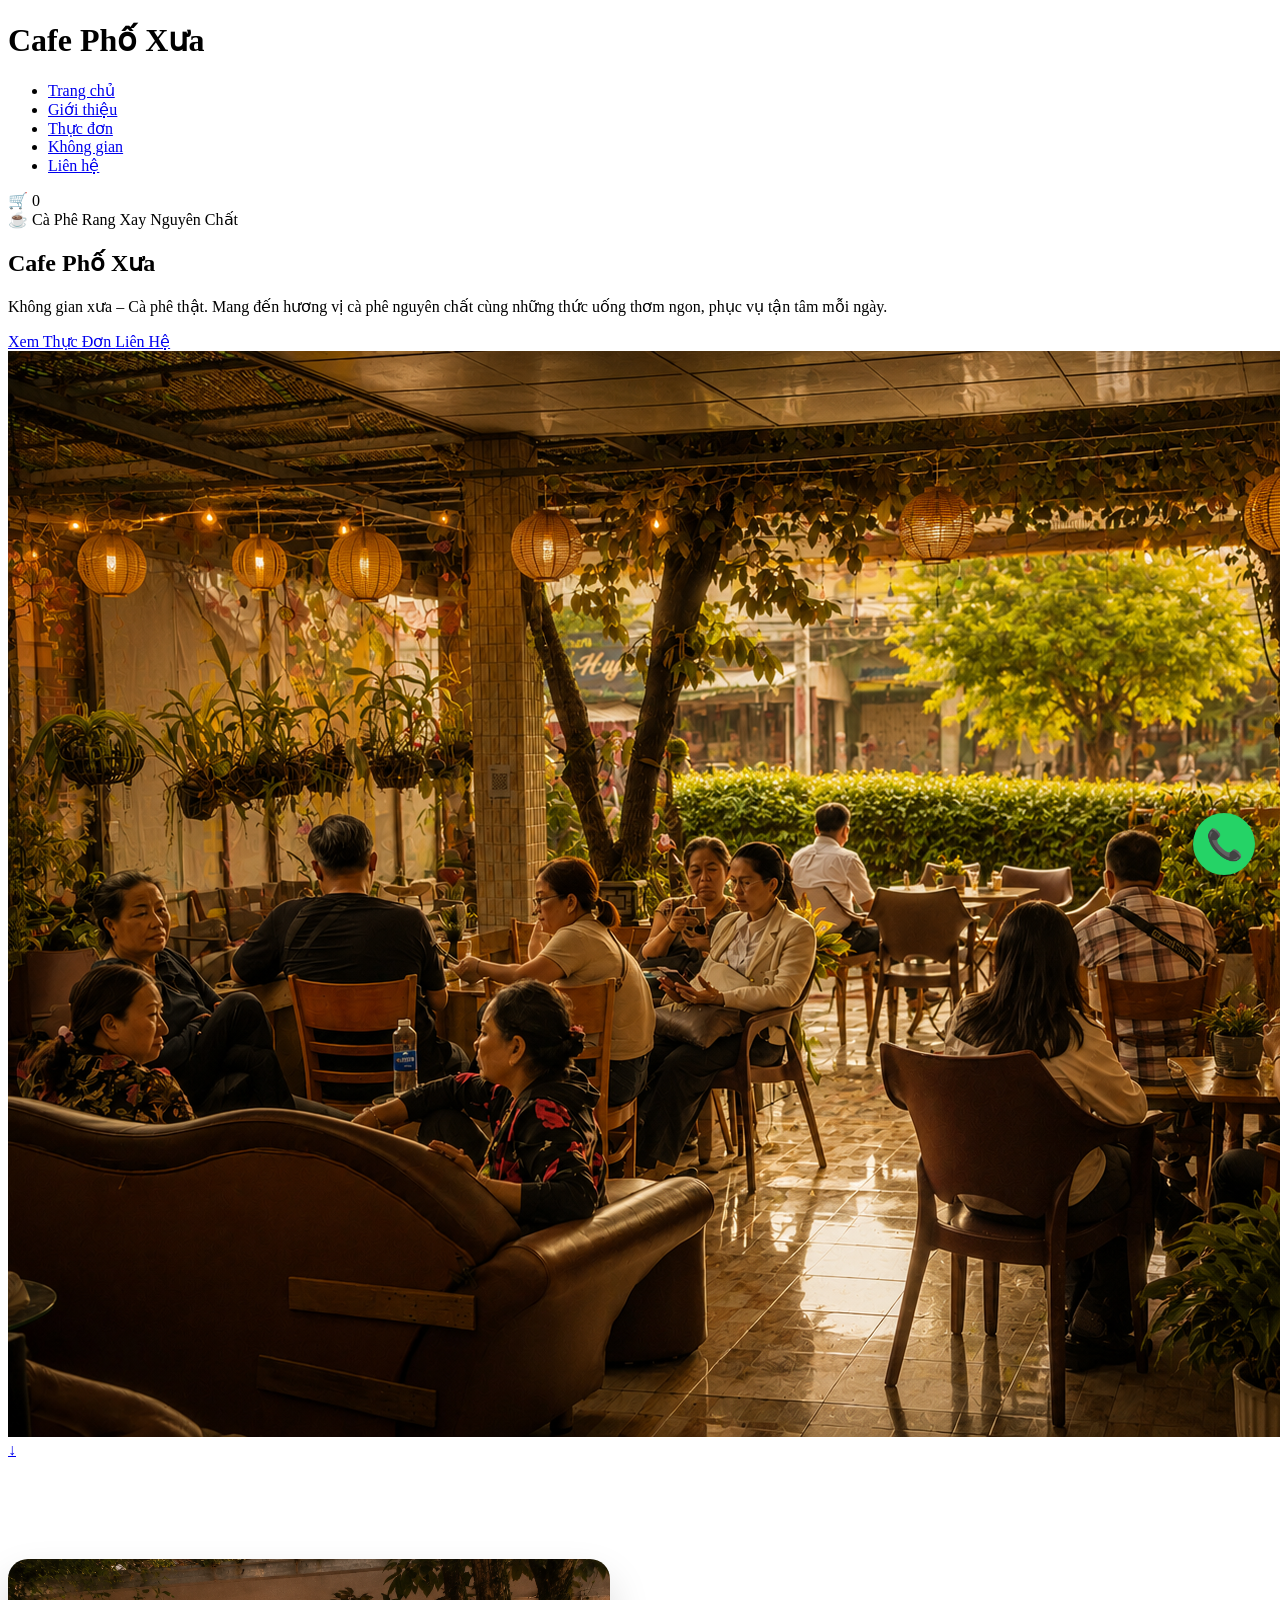
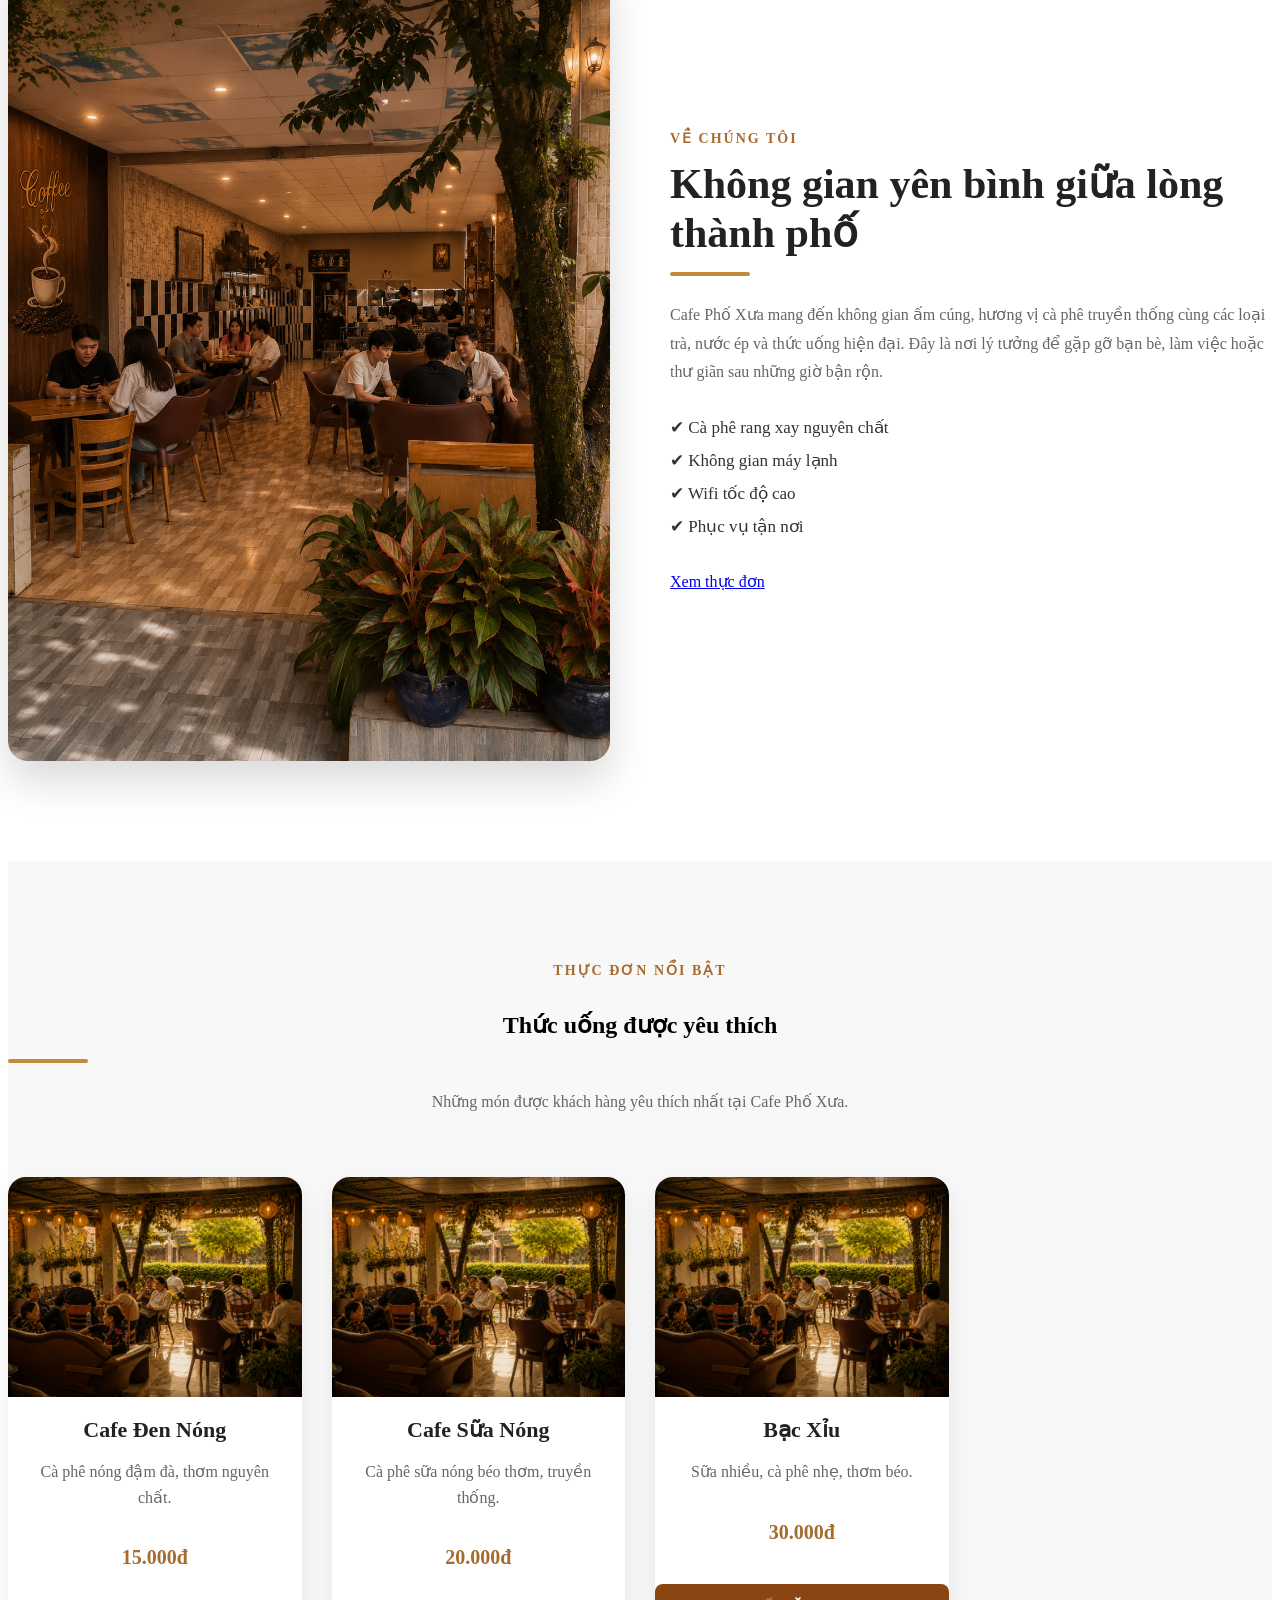
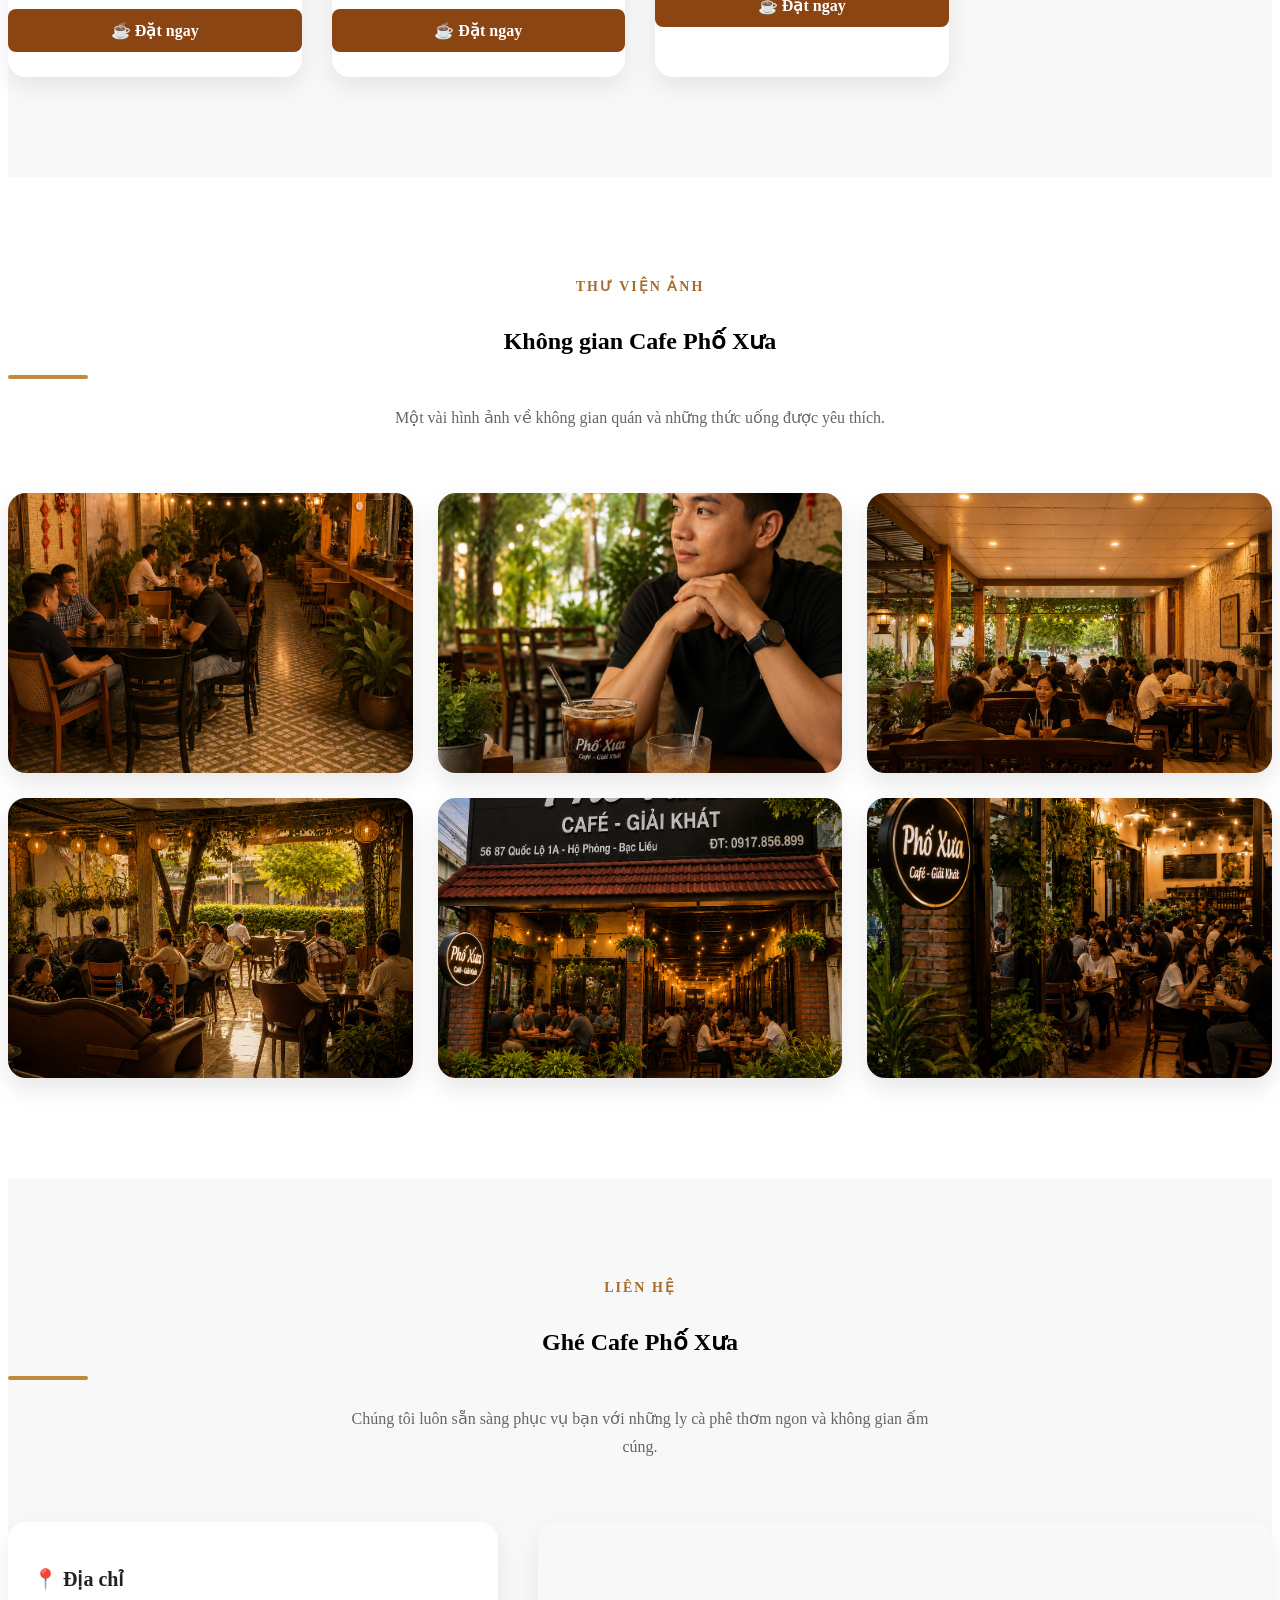
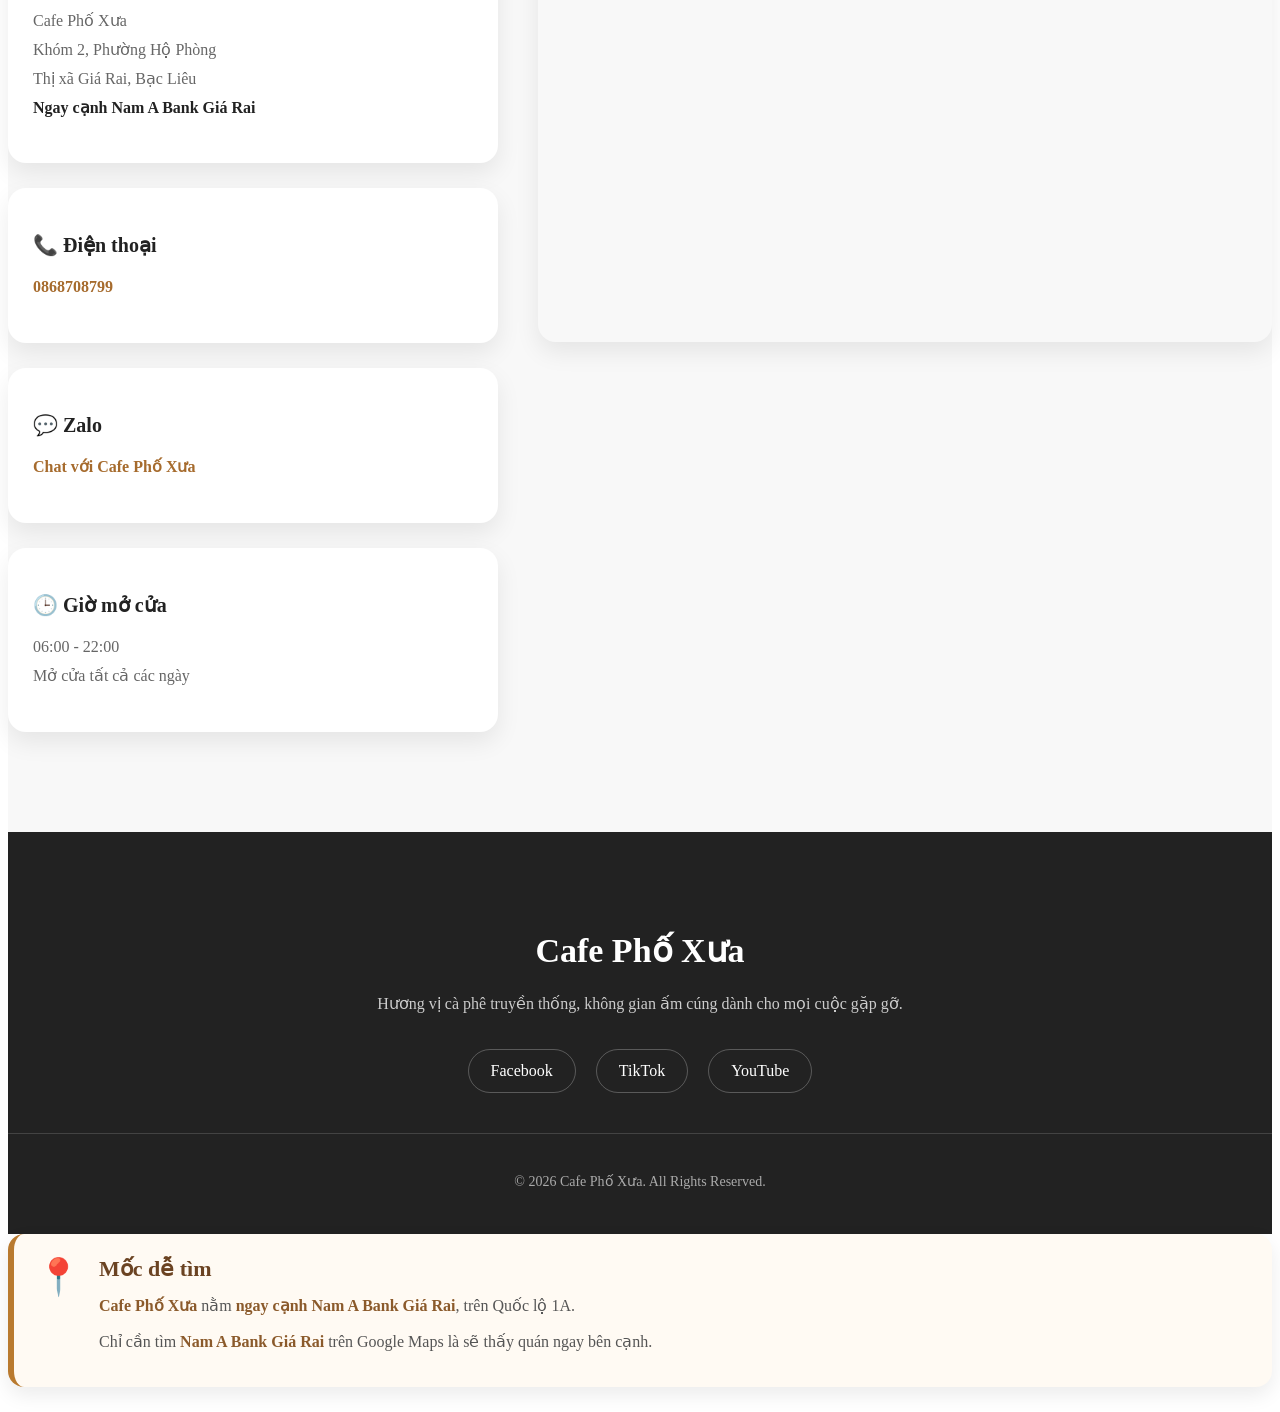
==== index.html @ 30532c18 "Update index.html" ====
<!DOCTYPE html>
<html lang="vi">

<head>

    <meta charset="UTF-8">

    <meta name="viewport"
          content="width=device-width, initial-scale=1.0">

    <title>Cafe Phố Xưa</title>

    <link rel="stylesheet"
          href="style.css">

</head>

<body>
<!-- ==========================================
     HEADER
========================================== -->

<header id="home">

    <div class="container">

        <!-- Logo -->

        <div class="logo">

            <h1>Cafe Phố Xưa</h1>

        </div>

        <!-- Navigation -->

        <nav>

            <ul>

                <li><a href="#home">Trang chủ</a></li>

                <li><a href="#about">Giới thiệu</a></li>

                <li><a href="#menu">Thực đơn</a></li>

                <li><a href="#gallery">Không gian</a></li>

                <li><a href="#contact">Liên hệ</a></li>

            </ul>

        </nav>

        <!-- Cart -->

       <div class="cart" id="cart-icon">

    🛒
    <span id="cart-count">0</span>

</div>
    </div>

</header>
   <!-- ==========================================
     HERO SECTION
========================================== -->

<section class="hero" id="hero">

    <div class="hero-overlay"></div>

    <div class="container hero-container">

        <!-- Hero Content -->

        <div class="hero-content">

            <div class="hero-badge">

                ☕ Cà Phê Rang Xay Nguyên Chất

            </div>

            <h2>

                Cafe Phố Xưa

            </h2>

            <p>

                Không gian xưa – Cà phê thật.
                Mang đến hương vị cà phê nguyên chất
                cùng những thức uống thơm ngon,
                phục vụ tận tâm mỗi ngày.

            </p>

            <div class="hero-buttons">

                <a href="#menu"
                   class="btn btn-primary">

                    Xem Thực Đơn

                </a>

                <a href="#contact"
                   class="btn btn-outline">

                    Liên Hệ

                </a>

            </div>

        </div>

        <!-- Hero Image -->

        <div class="hero-image">

            <img
               src="images/coffee-01.webp"
            
                alt="Cafe Phố Xưa">

        </div>

    </div>

    <!-- Scroll -->

    <div class="scroll-down">

        <a href="#about">

            ↓

        </a>

    </div>

</section>

<!-- ==========================================
     ABOUT
========================================== -->

<section class="about" id="about">

    <div class="container about-container">

      <div class="about-image">

    <img
        src="images/coffee-06.webp"
        alt="Cafe Phố Xưa">

</div>

        <div class="about-content">

            <span class="section-tag">
                Về chúng tôi
            </span>

            <h2>
                Không gian yên bình giữa lòng thành phố
            </h2>

            <div class="line"></div>

            <p>
                Cafe Phố Xưa mang đến không gian ấm cúng,
                hương vị cà phê truyền thống cùng các loại trà,
                nước ép và thức uống hiện đại.
                Đây là nơi lý tưởng để gặp gỡ bạn bè,
                làm việc hoặc thư giãn sau những giờ bận rộn.
            </p>

            <ul>
                <li>✔ Cà phê rang xay nguyên chất</li>
                <li>✔ Không gian máy lạnh</li>
                <li>✔ Wifi tốc độ cao</li>
                <li>✔ Phục vụ tận nơi</li>
            </ul>

            <a href="#menu" class="btn-primary">
                Xem thực đơn
            </a>

        </div>

    </div>

</section>

<!-- ==========================================
     FEATURES
========================================== -->

<section class="menu-preview" id="menu">

    <div class="container">

        <div class="section-header">

            <span class="section-tag">
                Thực đơn nổi bật
            </span>

            <h2>
                Thức uống được yêu thích
            </h2>

            <div class="line"></div>

            <p>
                Những món được khách hàng yêu thích nhất tại Cafe Phố Xưa.
            </p>

        </div>

        <div class="menu-grid">

           <div class="menu-card">
    <img src="images/coffee-01.webp" alt="Cafe Đen Nóng">

    <h3>Cafe Đen Nóng</h3>

    <p>Cà phê nóng đậm đà, thơm nguyên chất.</p>

    <span class="price">15.000đ</span>
      <a
    href="#"
    class="menu-order-btn"
    data-product="Cafe Đen Nóng"
    data-price="15000">

    ☕ Đặt ngay

</a>         
</div>

           <div class="menu-card">
    <img src="images/coffee-01.webp" alt="Cafe Sữa Nóng">

    <h3>Cafe Sữa Nóng</h3>

    <p>Cà phê sữa nóng béo thơm, truyền thống.</p>

    <span class="price">20.000đ</span>
     <a
    href="#"
    class="menu-order-btn"
    data-product="Cafe Sữa Nóng"
    data-price="20000">

    ☕ Đặt ngay

</a>          
</div>

            <div class="menu-card">
    <img src="images/coffee-01.webp" alt="Bạc Xỉu">

    <h3>Bạc Xỉu</h3>

    <p>Sữa nhiều, cà phê nhẹ, thơm béo.</p>

    <span class="price">30.000đ</span>
     <a
    href="#"
    class="menu-order-btn"
    data-product="Bạc Xỉu"
    data-price="30000">

    ☕ Đặt ngay

</a>           
</div>

    </div>

</section>

<!-- ==========================================
     GALLERY
========================================== -->

<section class="gallery" id="gallery">

    <div class="container">

        <div class="section-header">

            <span class="section-tag">
                Thư viện ảnh
            </span>

            <h2>
                Không gian Cafe Phố Xưa
            </h2>

            <div class="line"></div>

            <p>
                Một vài hình ảnh về không gian quán và những thức uống được yêu thích.
            </p>

        </div>

        <div class="gallery-grid">

            <div class="gallery-item">
                <img src="images/coffee-07.webp" alt="Không gian quán">
            </div>

            <div class="gallery-item">
                <img src="images/coffee-08.webp" alt="Cafe đen đá">
            </div>

            <div class="gallery-item">
                <img src="images/coffee-09.webp" alt="Cafe sữa đá">
            </div>

            <div class="gallery-item">
                <img src="images/coffee-01.webp" alt="Trà tắc">
            </div>

            <div class="gallery-item">
                <img src="images/coffee-03.webp" alt="Trà sữa">
            </div>

            <div class="gallery-item">
                <img src="images/coffee-04.webp" alt="Không gian ngoài trời">
            </div>

        </div>

    </div>

</section>
<!-- ==========================================
     CONTACT
========================================== -->

<section class="contact" id="contact">

    <div class="container">

        <div class="section-header">

            <span class="section-tag">
                Liên hệ
            </span>

            <h2>
                Ghé Cafe Phố Xưa
            </h2>

            <div class="line"></div>

            <p>
                Chúng tôi luôn sẵn sàng phục vụ bạn với những ly cà phê thơm ngon và không gian ấm cúng.
            </p>

        </div>

  <div class="contact-wrapper">

    <!-- Thông tin liên hệ -->
    <div class="contact-info">

        <div class="contact-item">
            <h3>📍 Địa chỉ</h3>

            <p>
                Cafe Phố Xưa<br>
                Khóm 2, Phường Hộ Phòng<br>
                Thị xã Giá Rai, Bạc Liêu<br>
                <strong>Ngay cạnh Nam A Bank Giá Rai</strong>
            </p>
        </div>

        <div class="contact-item">
            <h3>📞 Điện thoại</h3>

            <p>
                <a href="tel:0868708799">
                    0868708799
                </a>
            </p>
        </div>

        <div class="contact-item">
            <h3>💬 Zalo</h3>

            <p>
                <a href="https://zalo.me/0868708799" target="_blank">
                    Chat với Cafe Phố Xưa
                </a>
            </p>
        </div>

        <div class="contact-item">
            <h3>🕒 Giờ mở cửa</h3>

            <p>
                06:00 - 22:00<br>
                Mở cửa tất cả các ngày
            </p>
        </div>

    </div>

    <!-- Google Maps -->
    <div class="contact-map">

        <iframe
            src="https://www.google.com/maps/embed?pb=!1m18!1m12!1m3!1d3938.2147399314617!2d105.40630787569245!3d9.225081085887421!2m3!1f0!2f0!3f0!3m2!1i1024!2i768!4f13.1!3m3!1m2!1s0x31a4b2367dd7c79f%3A0x2dee524af6438806!2sNam%20A%20Bank%20Gi%C3%A1%20Rai!5e0!3m2!1svi!2s!4v1783863002044!5m2!1svi!2s"
            loading="lazy"
            allowfullscreen>
        </iframe>

    </div>

</div>
</section>


<!-- =====================================
                FOOTER
===================================== -->

<footer class="footer">

    <div class="container">

        <div class="footer-content">

            <h2>Cafe Phố Xưa</h2>

            <p>
                Hương vị cà phê truyền thống, không gian ấm cúng
                dành cho mọi cuộc gặp gỡ.
            </p>

            <div class="footer-social">

                <a href="#">Facebook</a>

                <a href="#">TikTok</a>

                <a href="#">YouTube</a>

            </div>

        </div>

        <div class="footer-bottom">

            <p>
                © 2026 Cafe Phố Xưa. All Rights Reserved.
            </p>

        </div>

    </div>

</footer>
    <!-- =========================
     CART POPUP
========================= -->

<div id="cart-popup" class="cart-popup">

    <div class="cart-box">

        <h2>🛒 Giỏ hàng</h2>

       <div id="cart-items">

    Chưa có sản phẩm.

</div>

<hr>

<h3 id="cart-total">

    Tổng tiền: 0đ

</h3>
<!-- ==================================================
     Cafe Phố Xưa
     Version : 3.0.4A
     Block   : 03
     Chức năng :
     Bổ sung nút Thanh toán trong Popup Giỏ hàng

     Ghi chú :
     - Chỉ bổ sung HTML.
     - Không sửa cấu trúc Popup.
     - JavaScript sẽ xử lý ở Block 04.
================================================== -->

<button
    id="btnOpenPaymentPopup"
    type="button">

    🛒 Thanh toán

</button>

<!-- ===== Kết thúc Block 3.0.4A-03 ===== -->
<button id="close-cart">

    Đóng

</button>

    </div>

</div>


 <!-- ==========================================
     FLOATING CALL BUTTON
========================================== -->

<a
href="tel:0868708799"
class="floating-call"
aria-label="Gọi Cafe Phố Xưa">

📞

</a>
<!-- ==================================================
     Cafe Phố Xưa
     Version : 3.0.4A
     Block   : 01
     Chức năng : HTML Popup Thanh toán
     Ghi chú :
     - Chỉ chứa cấu trúc HTML.
     - Chưa có CSS.
     - Chưa có JavaScript.
     - Dán nguyên Block này ở cuối file HTML.
================================================== -->

<!-- ===== Overlay Popup Thanh Toán ===== -->
<div id="paymentOverlay">

    <!-- ===== Popup ===== -->
    <div id="paymentPopup">

        <!-- ===== Header ===== -->
        <div class="payment-header">

            <h2>Thanh toán đơn hàng</h2>

            <button
                id="closePaymentPopup"
                type="button"
                aria-label="Đóng">
                ✕
            </button>

        </div>

        <!-- ===== Body ===== -->
        <div class="payment-body">

            <!-- Họ tên -->
            <div class="payment-group">

                <label for="customerName">
                    Họ và tên
                </label>

                <input
                    id="customerName"
                    type="text"
                    placeholder="Nhập họ và tên">

            </div>

            <!-- Số điện thoại -->
            <div class="payment-group">

                <label for="customerPhone">
                    Số điện thoại
                </label>

                <input
                    id="customerPhone"
                    type="tel"
                    placeholder="Nhập số điện thoại">

            </div>

            <!-- Địa chỉ -->
            <div class="payment-group">

                <label for="customerAddress">
                    Địa chỉ giao hàng
                </label>

                <textarea
                    id="customerAddress"
                    rows="3"
                    placeholder="Nhập địa chỉ giao hàng"></textarea>

            </div>

            <!-- Ghi chú -->
            <div class="payment-group">

                <label for="customerNote">
                    Ghi chú
                </label>

                <textarea
                    id="customerNote"
                    rows="3"
                    placeholder="Ví dụ: ít đá, ít đường..."></textarea>

            </div>

            <!-- Tóm tắt đơn hàng -->
            <div class="payment-summary">

                <h3>Đơn hàng</h3>

                <div id="paymentOrderList">

                    <!-- JavaScript sẽ tự tạo danh sách món -->

                </div>

            </div>

            <!-- Tổng tiền -->
            <div class="payment-total">

                <span>Tổng thanh toán</span>

                <strong id="paymentTotalPrice">
                    0đ
                </strong>

            </div>

        </div>

        <!-- ===== Footer ===== -->
        <div class="payment-footer">

            <button
                id="btnSendZaloOrder"
                type="button">

                Gửi đơn qua Zalo

            </button>

            <button
                id="btnContinueShopping"
                type="button">

                Tiếp tục mua hàng

            </button>

        </div>

    </div>

</div>

<!-- ===== Kết thúc Block 3.0.4A-01 ===== -->
<!-- ==================================================
     Cafe Phố Xưa
     Version : 3.0.5
     Block   : 01
     Chức năng :
     Popup Thông báo Đặt hàng thành công

     Ghi chú :
     - Chỉ HTML.
     - Chưa có CSS.
     - Chưa có JavaScript.
================================================== -->

<!-- ===== Success Order Popup ===== -->

<div id="successOverlay">

    <div id="successPopup">

        <div class="success-icon">

            🎉

        </div>

        <h2>

            Đơn hàng đã được tạo

        </h2>

        <p>

            Vui lòng nhấn <strong>Gửi</strong> trong Zalo
            để hoàn tất việc đặt hàng.

        </p>

        <p>

            Cảm ơn Quý khách đã lựa chọn
            <strong>Cafe Phố Xưa</strong>.

        </p>

        <button
            id="btnSuccessDone"
            type="button">

            Hoàn tất

        </button>

    </div>

</div>

<!-- ===== Kết thúc Block 3.0.5-01 ===== -->
<!-- ==================================================
     Cafe Phố Xưa
     Version : 3.0.6
     Block   : 01A
     Module  : Location Guide Card

     Chức năng:
     Hiển thị hướng dẫn tìm quán
     phía trên Google Maps.

     Ghi chú:
     Không ảnh hưởng các Block cũ.
================================================== -->

<div class="location-guide-card">

    <div class="location-guide-icon">

        📍

    </div>

    <div class="location-guide-content">

        <h3>

            Mốc dễ tìm

        </h3>

        <p>

            <strong>Cafe Phố Xưa</strong>
            nằm <strong>ngay cạnh Nam A Bank Giá Rai</strong>,
            trên Quốc lộ 1A.

        </p>

        <p>

            Chỉ cần tìm
            <strong>Nam A Bank Giá Rai</strong>
            trên Google Maps là sẽ thấy quán ngay bên cạnh.

        </p>

    </div>

</div>

<!-- ===== Kết thúc Block 3.0.6-01A ===== -->
 
 <script src="CafePhoXua.Core.js"></script>

<script src="CafePhoXua.Render.js"></script>

<script src="CafePhoXua.Cart.js"></script>

<script src="CafePhoXua.OrderBuilder.js"></script>
<script src="CafePhoXua.Zalo.js"></script>
<script src="script.js"></script>
</body>
</html>
---- style.css ----
/* =====================================
            ABOUT SECTION
===================================== */

.about{
    padding:100px 0;
    background:#ffffff;
}

.about-container{
    display:grid;
    grid-template-columns:1fr 1fr;
    gap:60px;
    align-items:center;
}

.about-image img{
    width:100%;
    display:block;
    border-radius:20px;
    box-shadow:0 20px 40px rgba(0,0,0,.15);
}

.section-tag{
    display:inline-block;
    color:#a66b2d;
    font-size:14px;
    font-weight:600;
    text-transform:uppercase;
    letter-spacing:2px;
    margin-bottom:12px;
}

.about-content h2{
    font-size:42px;
    color:#222;
    margin:0 0 15px;
}

.line{
    width:80px;
    height:4px;
    background:#c08b3d;
    border-radius:50px;
    margin-bottom:25px;
}

.about-content p{
    color:#666;
    line-height:1.8;
    margin-bottom:30px;
}

.about-content ul{
    list-style:none;
    padding:0;
    margin:0 0 35px;
}

.about-content ul li{
    margin:12px 0;
    font-size:17px;
    color:#333;
}

@media (max-width:992px){

    .about-container{
        grid-template-columns:1fr;
    }

    .about-content{
        text-align:center;
    }

    .line{
        margin:20px auto;
    }

}
/* =====================================
            MENU PREVIEW
===================================== */

.menu-preview{
    padding:100px 0;
    background:#f8f8f8;
}

.section-header{
    text-align:center;
    margin-bottom:60px;
}

.section-header p{
    color:#666;
    max-width:600px;
    margin:20px auto 0;
    line-height:1.8;
}

.menu-grid{
    display:grid;
    grid-template-columns:repeat(4,1fr);
    gap:30px;
}

.menu-card{
    background:#fff;
    border-radius:18px;
    overflow:hidden;
    box-shadow:0 10px 25px rgba(0,0,0,.08);
    transition:.3s;
    text-align:center;
}

.menu-card:hover{
    transform:translateY(-8px);
    box-shadow:0 20px 40px rgba(0,0,0,.15);
}

.menu-card img{
    width:100%;
    height:220px;
    object-fit:cover;
    display:block;
}

.menu-card h3{
    margin:20px 0 10px;
    font-size:22px;
    color:#222;
}

.menu-card p{
    color:#666;
    padding:0 20px;
    line-height:1.6;
}

.price{
    display:inline-block;
    margin:20px 0 25px;
    color:#a66b2d;
    font-size:20px;
    font-weight:bold;
}

@media (max-width:992px){

    .menu-grid{
        grid-template-columns:repeat(2,1fr);
    }

}

@media (max-width:768px){

    .menu-grid{
        grid-template-columns:1fr;
    }

}
/* ===================================
            GALLERY
=================================== */

.gallery{
    padding:100px 0;
    background:#ffffff;
}

.gallery-grid{
    display:grid;
    grid-template-columns:repeat(3,1fr);
    gap:25px;
}

.gallery-item{
    overflow:hidden;
    border-radius:18px;
    box-shadow:0 10px 25px rgba(0,0,0,.10);
    cursor:pointer;
    transition:.35s;
}

.gallery-item:hover{
    transform:translateY(-8px);
    box-shadow:0 20px 45px rgba(0,0,0,.18);
}

.gallery-item img{
    width:100%;
    height:280px;
    object-fit:cover;
    display:block;
    transition:.45s;
}

.gallery-item:hover img{
    transform:scale(1.08);
}

@media (max-width:992px){

    .gallery-grid{
        grid-template-columns:repeat(2,1fr);
    }

}

@media (max-width:768px){

    .gallery-grid{
        grid-template-columns:1fr;
    }

    .gallery-item img{
        height:240px;
    }

}
/* =====================================
               CONTACT
===================================== */

.contact{
    padding:100px 0;
    background:#f8f8f8;
}

.contact-wrapper{
    display:grid;
    grid-template-columns:1fr 1.5fr;
    gap:40px;
    align-items:start;
}

.contact-info{
    display:flex;
    flex-direction:column;
    gap:25px;
}

.contact-item{
    background:#fff;
    padding:25px;
    border-radius:18px;
    box-shadow:0 10px 25px rgba(0,0,0,.08);
    transition:.3s;
}

.contact-item:hover{
    transform:translateY(-6px);
     border-left:5px solid #c08b3d;       
    box-shadow:0 18px 40px rgba(0,0,0,.15);
}

.contact-item h3{
    margin-bottom:12px;
    color:#222;
    font-size:20px;
}

.contact-item p{
    color:#666;
    line-height:1.8;
}

.contact-map iframe{
    width:100%;
    height:100%;
    min-height:420px;
    border:none;
    border-radius:18px;
    box-shadow:0 10px 25px rgba(0,0,0,.08);
}

@media (max-width:992px){

    .contact-wrapper{
        grid-template-columns:1fr;
    }

    .contact-map iframe{
        min-height:350px;
    }

}

@media (max-width:768px){

    .contact{
        padding:70px 0;
    }

    .contact-item{
        padding:20px;
    }

    .contact-map iframe{
        min-height:300px;
    }

}
/* =====================================
               FOOTER
===================================== */

.footer{
    background:#222;
    color:#fff;
    padding:70px 0 30px;
}

.footer-content{
    text-align:center;
    max-width:700px;
    margin:0 auto;
}

.footer-content h2{
    font-size:34px;
    margin-bottom:20px;
}

.footer-content p{
    color:#ccc;
    line-height:1.8;
    margin-bottom:30px;
}

.footer-social{
    display:flex;
    justify-content:center;
    gap:20px;
    flex-wrap:wrap;
    margin-bottom:40px;
}

.footer-social a{
    color:#fff;
    text-decoration:none;
    padding:12px 22px;
    border:1px solid rgba(255,255,255,.25);
    border-radius:50px;
    transition:.3s;
}

.footer-social a:hover{
    background:#a66b2d;
    border-color:#a66b2d;
}

.footer-bottom{
    border-top:1px solid rgba(255,255,255,.15);
    padding-top:25px;
    text-align:center;
}

.footer-bottom p{
    color:#aaa;
    font-size:14px;
}

@media (max-width:768px){

    .footer{
        padding:60px 0 25px;
    }

    .footer-content h2{
        font-size:28px;
    }

    .footer-social{
        gap:12px;
    }

    .footer-social a{
        padding:10px 18px;
        font-size:14px;
    }

}
/* =====================================
        FLOATING CALL BUTTON
===================================== */

.floating-call{

    position:fixed;

    right:25px;

    bottom:25px;

    width:62px;

    height:62px;

    background:#25d366;

    color:#fff;

    border-radius:50%;

    display:flex;

    justify-content:center;

    align-items:center;

    text-decoration:none;

    font-size:30px;

    box-shadow:0 10px 25px rgba(0,0,0,.25);

    transition:.3s;

    z-index:9999;

}

.floating-call:hover{

    transform:translateY(-5px) scale(1.08);

    box-shadow:0 18px 35px rgba(0,0,0,.35);

}

@media(max-width:768px){

    .floating-call{

        width:56px;

        height:56px;

        font-size:28px;

        right:18px;

        bottom:18px;

    }

}
.contact-item a{

    color:#a66b2d;

    text-decoration:none;

    font-weight:700;

    transition:.3s;

}

.contact-item a:hover{

    color:#d89a3c;

}

.contact-item strong{

    color:#222;

}
/* ===============================
      MENU ORDER BUTTON
================================ */

.menu-order-btn{

    display:inline-block;

    margin-bottom:25px;

    padding:12px 28px;

    background:#a66b2d;

    color:#fff;

    border-radius:40px;

    text-decoration:none;

    font-weight:700;

    transition:.3s;

}

.menu-order-btn:hover{

    background:#8b5a24;

    transform:translateY(-3px);

    box-shadow:0 12px 25px rgba(0,0,0,.18);

}
/* ==========================
   CART POPUP
========================== */

.cart-popup{
    display:none;
    position:fixed;
    top:0;
    left:0;
    width:100%;
    height:100%;
    background:rgba(0,0,0,.55);
    justify-content:center;
    align-items:center;
    z-index:9999;
}

.cart-box{
    width:420px;
    max-width:90%;
    background:#fff;
    border-radius:16px;
    padding:25px;
    box-shadow:0 10px 30px rgba(0,0,0,.25);
}

.cart-box h2{
    margin-bottom:20px;
            
}

#cart-items{
    min-height:120px;
    max-height:300px;
    overflow-y:auto;
}

#close-cart{
    background:#8b5a2b;
    color:#fff;
    border:none;
    padding:12px 22px;
    border-radius:10px;
    cursor:pointer;
}

#close-cart:hover{
    background:#6e431d;
}

.cart{
    cursor:pointer;
}
/* ==================================================
   Cafe Phố Xưa
   Version : 3.0.4A
   Block   : 02
   Chức năng : CSS Popup Thanh toán
   Ghi chú :
   - Chỉ chứa CSS.
   - Dán nguyên Block này ở cuối file CSS.
   - Không chỉnh sửa các Block CSS cũ.
================================================== */


/* ===========================================
   Overlay
=========================================== */

#paymentOverlay{

    position:fixed;

    top:0;
    left:0;

    width:100%;
    height:100%;

    display:none;

    justify-content:center;
    align-items:center;

    background:rgba(0,0,0,.55);

    z-index:99999;

    padding:20px;

    box-sizing:border-box;

}


/* ===========================================
   Popup
=========================================== */

#paymentPopup{

    width:520px;

    max-width:100%;

    max-height:90vh;

    overflow-y:auto;

    background:#ffffff;

    border-radius:20px;

    box-shadow:
        0 20px 60px rgba(0,0,0,.25);

    animation:paymentPopupFade .25s ease;

}


/* ===========================================
   Animation
=========================================== */

@keyframes paymentPopupFade{

    from{

        opacity:0;

        transform:translateY(20px) scale(.98);

    }

    to{

        opacity:1;

        transform:translateY(0) scale(1);

    }

}


/* ===========================================
   Header
=========================================== */

.payment-header{

    display:flex;

    justify-content:space-between;

    align-items:center;

    padding:20px 24px;

    border-bottom:1px solid #ececec;

}


.payment-header h2{

    margin:0;

    font-size:24px;

    color:#4b2e2b;

    font-weight:700;

}


/* ===========================================
   Close Button
=========================================== */

#closePaymentPopup{

    width:40px;

    height:40px;

    border:none;

    border-radius:50%;

    cursor:pointer;

    font-size:20px;

    background:#f3f3f3;

    transition:.25s;

}


#closePaymentPopup:hover{

    background:#e3e3e3;

}


/* ===========================================
   Body
=========================================== */

.payment-body{

    padding:24px;

}


/* ===========================================
   Group
=========================================== */

.payment-group{

    margin-bottom:18px;

}


.payment-group label{

    display:block;

    margin-bottom:8px;

    font-weight:600;

    color:#444;

}


/* ===========================================
   Input
=========================================== */

.payment-group input{

    width:100%;

    height:48px;

    padding:0 14px;

    border:1px solid #d9d9d9;

    border-radius:10px;

    font-size:15px;

    outline:none;

    box-sizing:border-box;

    transition:.25s;

}


.payment-group input:focus{

    border-color:#8b5e3c;

    box-shadow:0 0 0 3px rgba(139,94,60,.12);

}


/* ===========================================
   Textarea
=========================================== */

.payment-group textarea{

    width:100%;

    min-height:90px;

    padding:12px 14px;

    border:1px solid #d9d9d9;

    border-radius:10px;

    resize:vertical;

    font-size:15px;

    outline:none;

    box-sizing:border-box;

    transition:.25s;

}


.payment-group textarea:focus{

    border-color:#8b5e3c;

    box-shadow:0 0 0 3px rgba(139,94,60,.12);

}


/* ===========================================
   Order Summary
=========================================== */

.payment-summary{

    background:#f8f8f8;

    border-radius:12px;

    padding:16px;

    margin-top:24px;

    margin-bottom:18px;

}


.payment-summary h3{

    margin:0 0 12px 0;

    color:#4b2e2b;

    font-size:18px;

}


#paymentOrderList{

    line-height:1.8;

    color:#555;

    font-size:15px;

}


/* ===========================================
   Total
=========================================== */

.payment-total{

    display:flex;

    justify-content:space-between;

    align-items:center;

    padding:18px 0;

    border-top:1px dashed #d8d8d8;

    font-size:18px;

    font-weight:700;

}


#paymentTotalPrice{

    color:#d32f2f;

    font-size:24px;

}


/* ===========================================
   Footer
=========================================== */

.payment-footer{

    padding:24px;

    border-top:1px solid #ececec;

}


/* ===========================================
   Button
=========================================== */

#btnSendZaloOrder{

    width:100%;

    height:52px;

    border:none;

    border-radius:12px;

    background:#16a34a;

    color:#ffffff;

    font-size:17px;

    font-weight:700;

    cursor:pointer;

    transition:.25s;

}


#btnSendZaloOrder:hover{

    background:#15803d;

}


#btnContinueShopping{

    width:100%;

    height:52px;

    margin-top:12px;

    border:1px solid #d6d6d6;

    border-radius:12px;

    background:#ffffff;

    color:#444;

    font-size:16px;

    cursor:pointer;

    transition:.25s;

}


#btnContinueShopping:hover{

    background:#f7f7f7;

}


/* ===========================================
   Responsive
=========================================== */

@media(max-width:768px){

    #paymentOverlay{

        padding:14px;

    }

    #paymentPopup{

        width:100%;

        border-radius:16px;

    }

    .payment-header{

        padding:18px;

    }

    .payment-header h2{

        font-size:20px;

    }

    .payment-body{

        padding:18px;

    }

    .payment-footer{

        padding:18px;

    }

    #btnSendZaloOrder,

    #btnContinueShopping{

        height:50px;

        font-size:16px;

    }

}


/* ===== Kết thúc Block 3.0.4A-02 ===== */
/* ==================================================
   Cafe Phố Xưa
   Version : 3.0.5
   Block   : 02
   Chức năng :
   CSS Popup Thông báo Thành công

   Ghi chú :
   - Chỉ CSS.
   - Không sửa CSS cũ.
================================================== */

/* ===== Overlay ===== */

#successOverlay{

    position:fixed;

    inset:0;

    display:none;

    justify-content:center;

    align-items:center;

    background:rgba(0,0,0,.55);

    z-index:99999;

    padding:20px;

}

/* ===== Popup ===== */

#successPopup{

    width:100%;

    max-width:430px;

    background:#ffffff;

    border-radius:18px;

    padding:35px 28px;

    text-align:center;

    box-shadow:0 20px 45px rgba(0,0,0,.25);

    animation:successPopupShow .25s ease;

}

/* ===== Icon ===== */

.success-icon{

    font-size:60px;

    margin-bottom:15px;

}

/* ===== Tiêu đề ===== */

#successPopup h2{

    color:#2e7d32;

    margin-bottom:15px;

    font-size:28px;

}

/* ===== Nội dung ===== */

#successPopup p{

    color:#555;

    line-height:1.7;

    margin-bottom:15px;

}

/* ===== Nút Hoàn tất ===== */

#btnSuccessDone{

    width:100%;

    margin-top:15px;

    border:none;

    border-radius:12px;

    background:#2e7d32;

    color:#fff;

    padding:15px;

    font-size:16px;

    font-weight:bold;

    cursor:pointer;

    transition:.25s;

}

#btnSuccessDone:hover{

    background:#256628;

    transform:translateY(-2px);

}

/* ===== Animation ===== */

@keyframes successPopupShow{

    from{

        opacity:0;

        transform:scale(.92);

    }

    to{

        opacity:1;

        transform:scale(1);

    }

}

/* ===== Mobile ===== */

@media(max-width:600px){

    #successPopup{

        padding:28px 20px;

    }

    .success-icon{

        font-size:52px;

    }

    #successPopup h2{

        font-size:24px;

    }

}

/* ===== Kết thúc Block 3.0.5-02 ===== */
/* ==================================================
   Cafe Phố Xưa
   Version : 3.0.6
   Block   : 01A

   CSS Location Guide Card
================================================== */

.location-guide-card{

    display:flex;

    align-items:flex-start;

    gap:18px;

    background:#fffaf3;

    border-left:6px solid #b97a2f;

    padding:22px;

    margin-bottom:25px;

    border-radius:16px;

    box-shadow:0 8px 20px rgba(0,0,0,.08);

}

.location-guide-icon{

    font-size:36px;

    flex-shrink:0;

}

.location-guide-content h3{

    margin:0 0 10px;

    color:#6b4322;

    font-size:22px;

}

.location-guide-content p{

    margin:8px 0;

    line-height:1.8;

    color:#555;

}

.location-guide-content strong{

    color:#8b5a2b;

}

@media(max-width:768px){

    .location-guide-card{

        flex-direction:column;

        gap:12px;

        padding:18px;

    }

    .location-guide-icon{

        font-size:30px;

    }

}
/* ===== Module 1: Nút Đặt ngay ===== */

.menu-order-btn{
    display:block;
    margin-top:15px;
    padding:12px;
    text-align:center;
    background:#8B4513;
    color:#fff;
    text-decoration:none;
    border-radius:8px;
    font-weight:600;
    transition:.3s;
    cursor:pointer;
}

.menu-order-btn:hover{
    background:#A0522D;
    transform:translateY(-2px);
}

.menu-order-btn:active{
    transform:scale(.98);
}
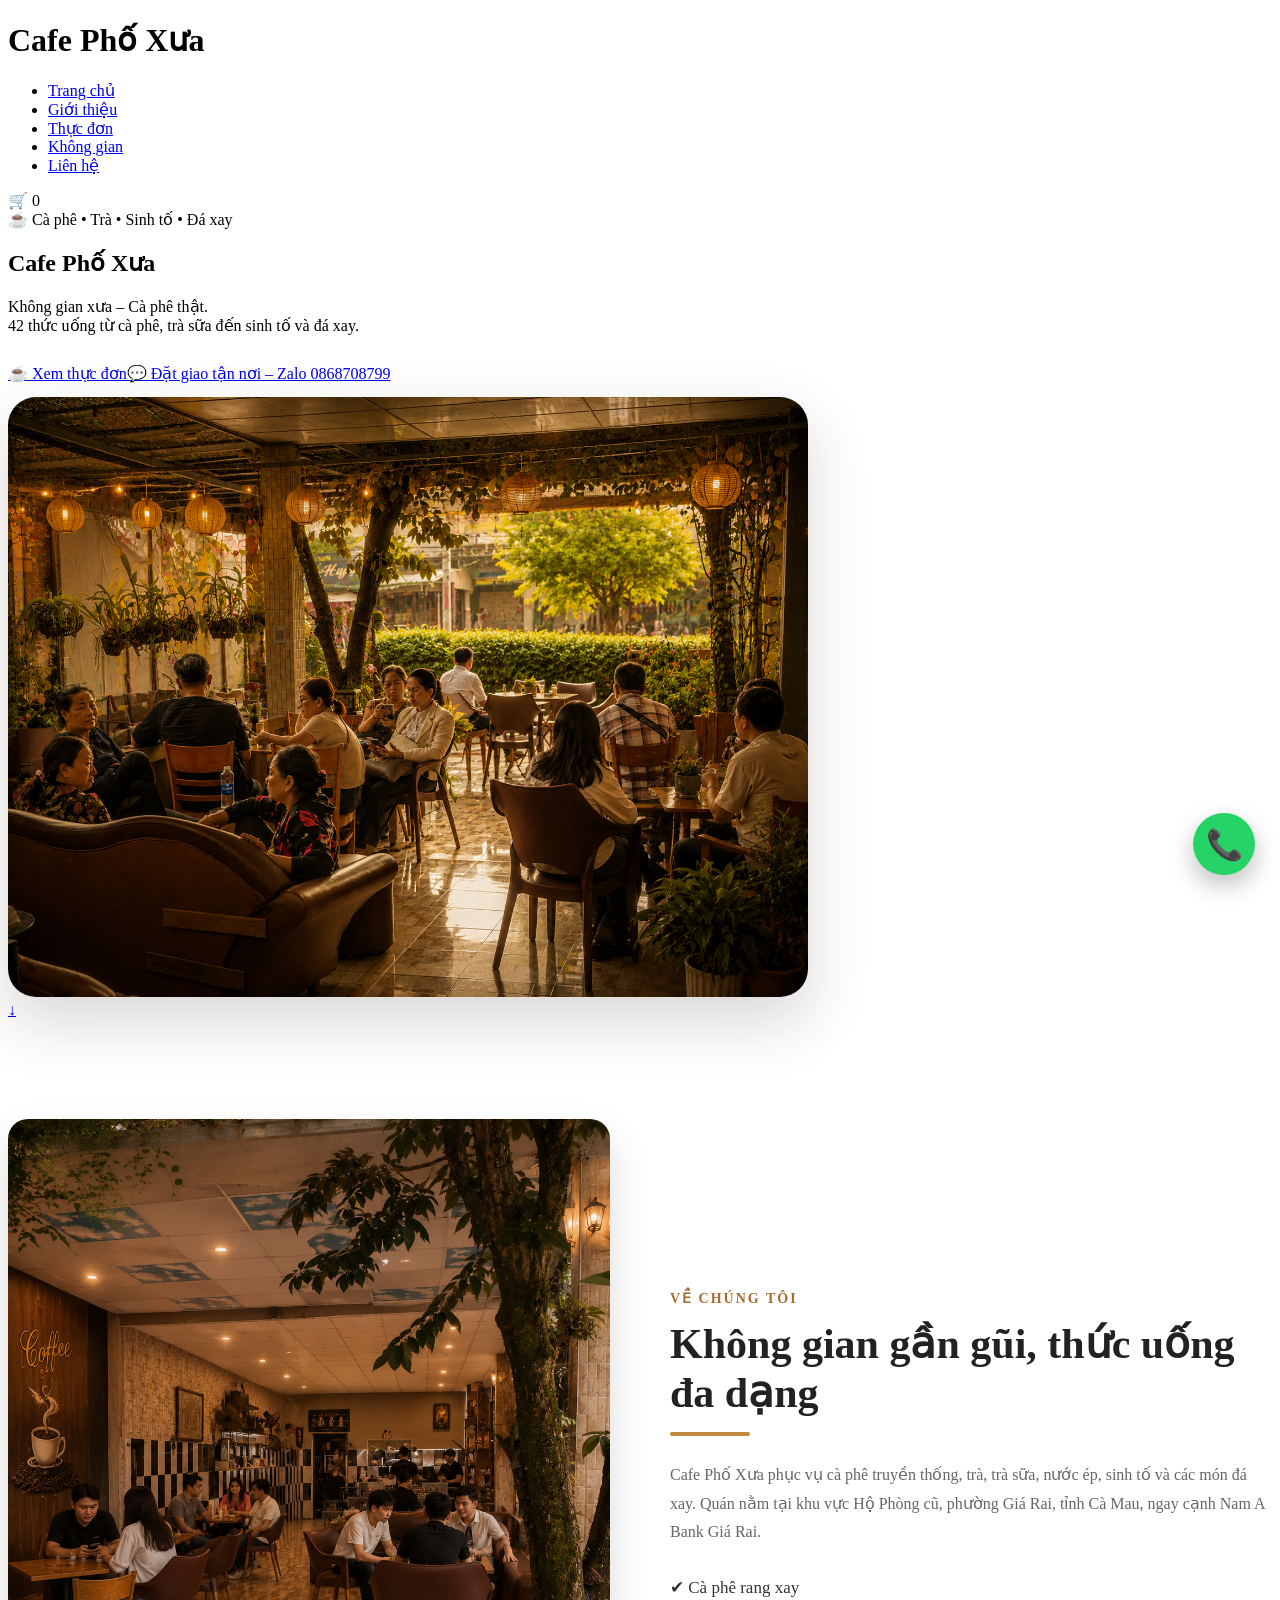
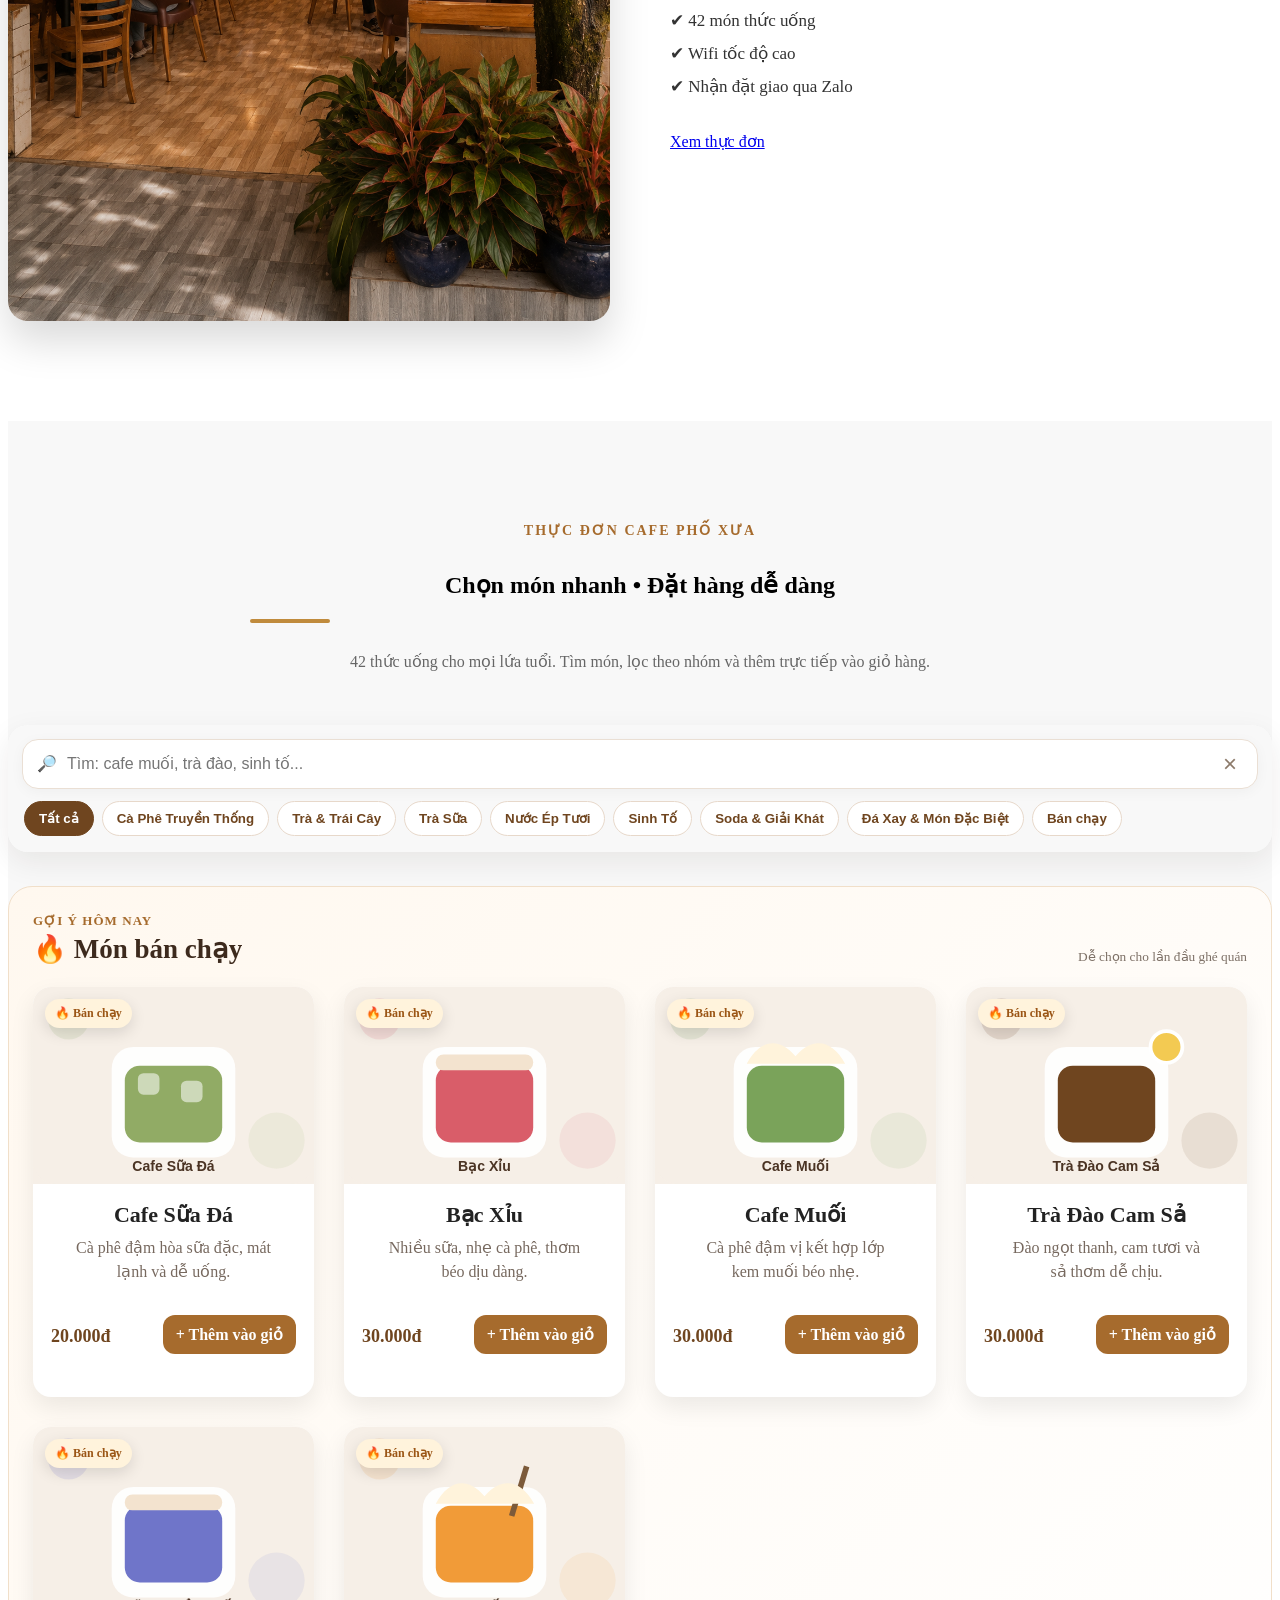
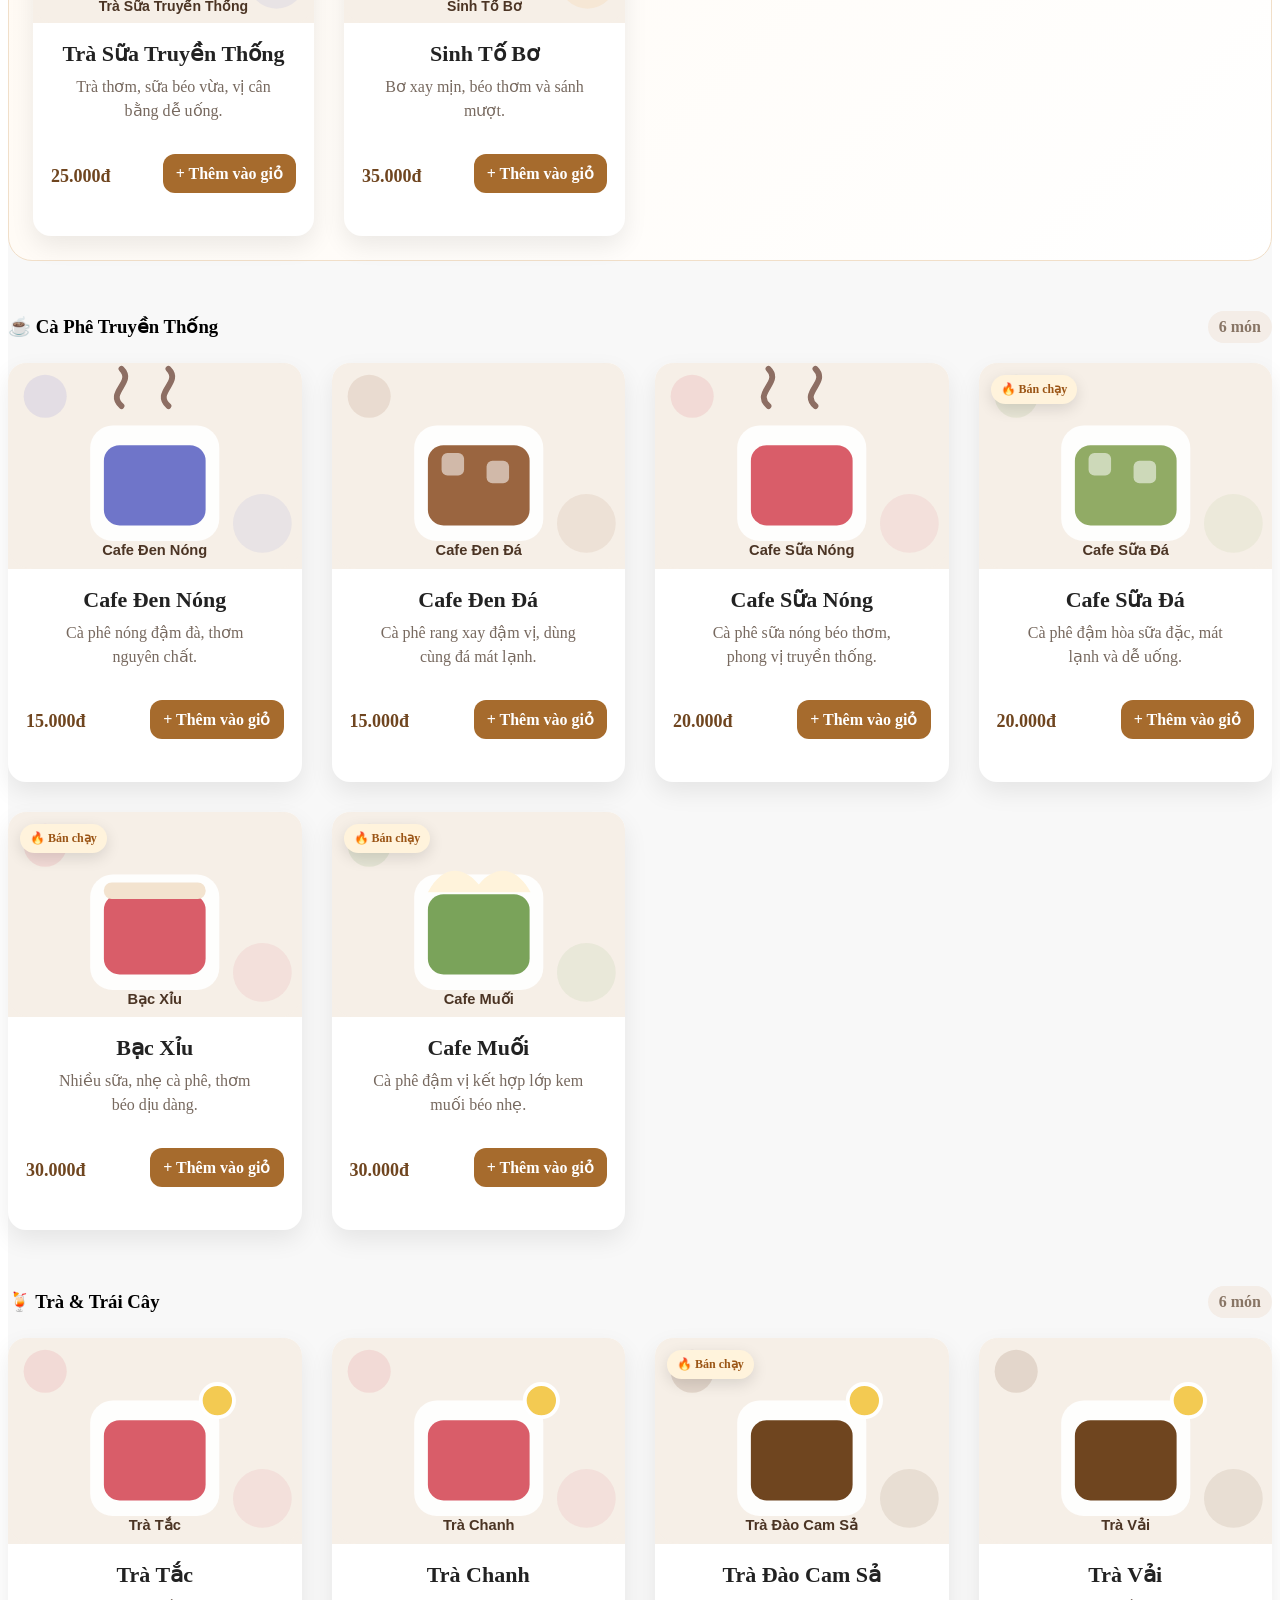
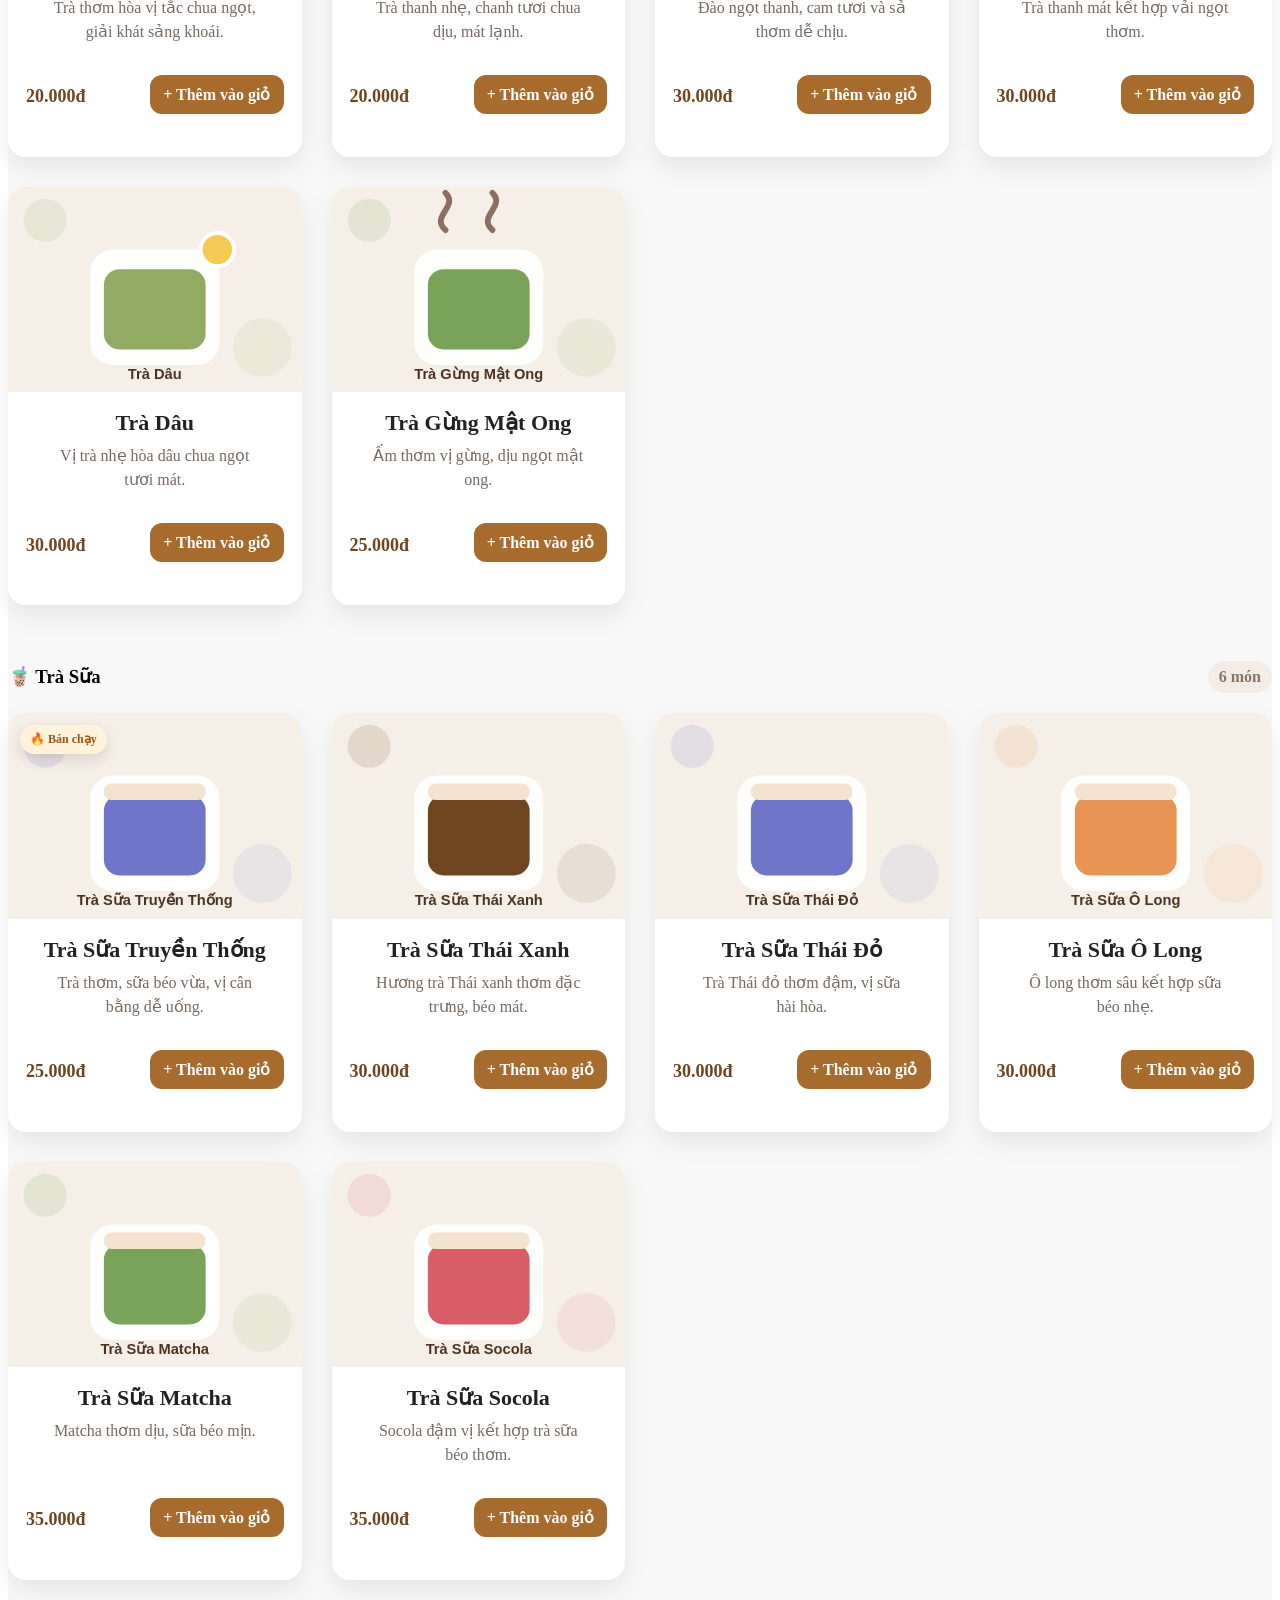
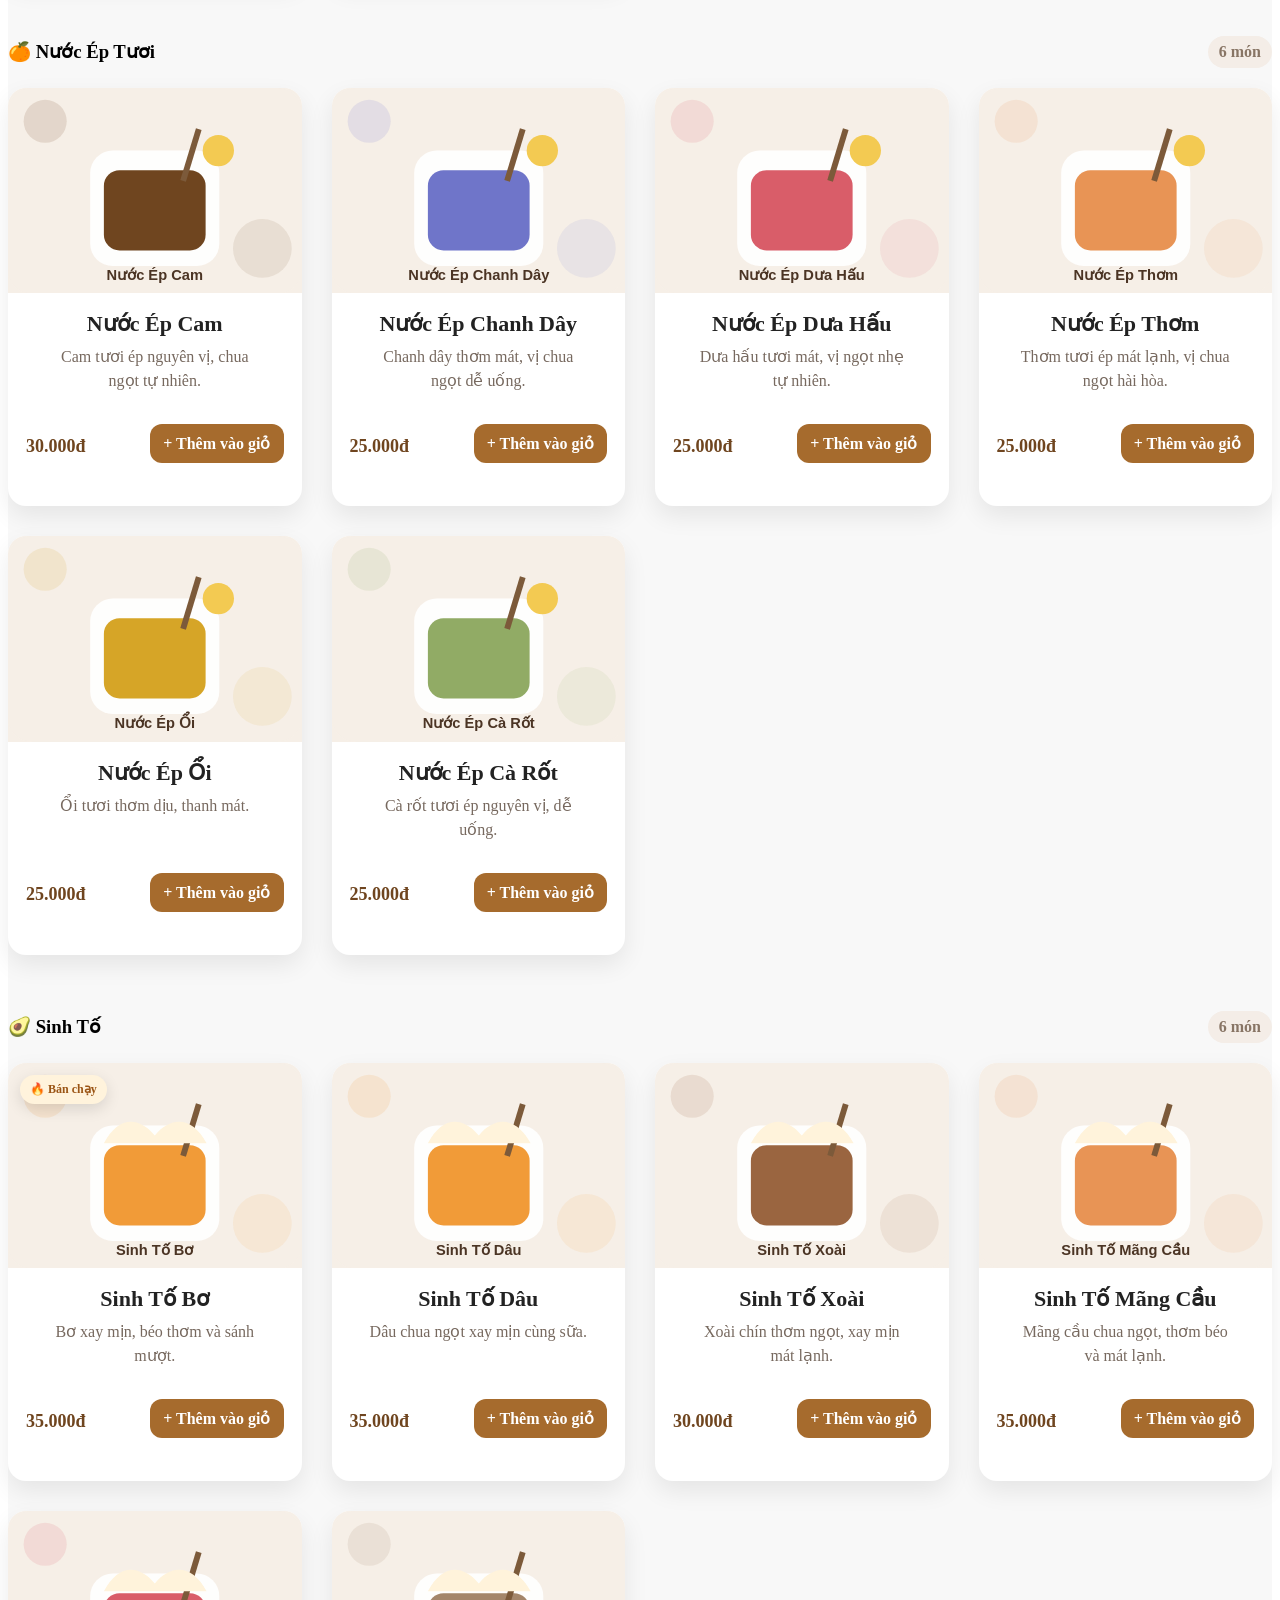
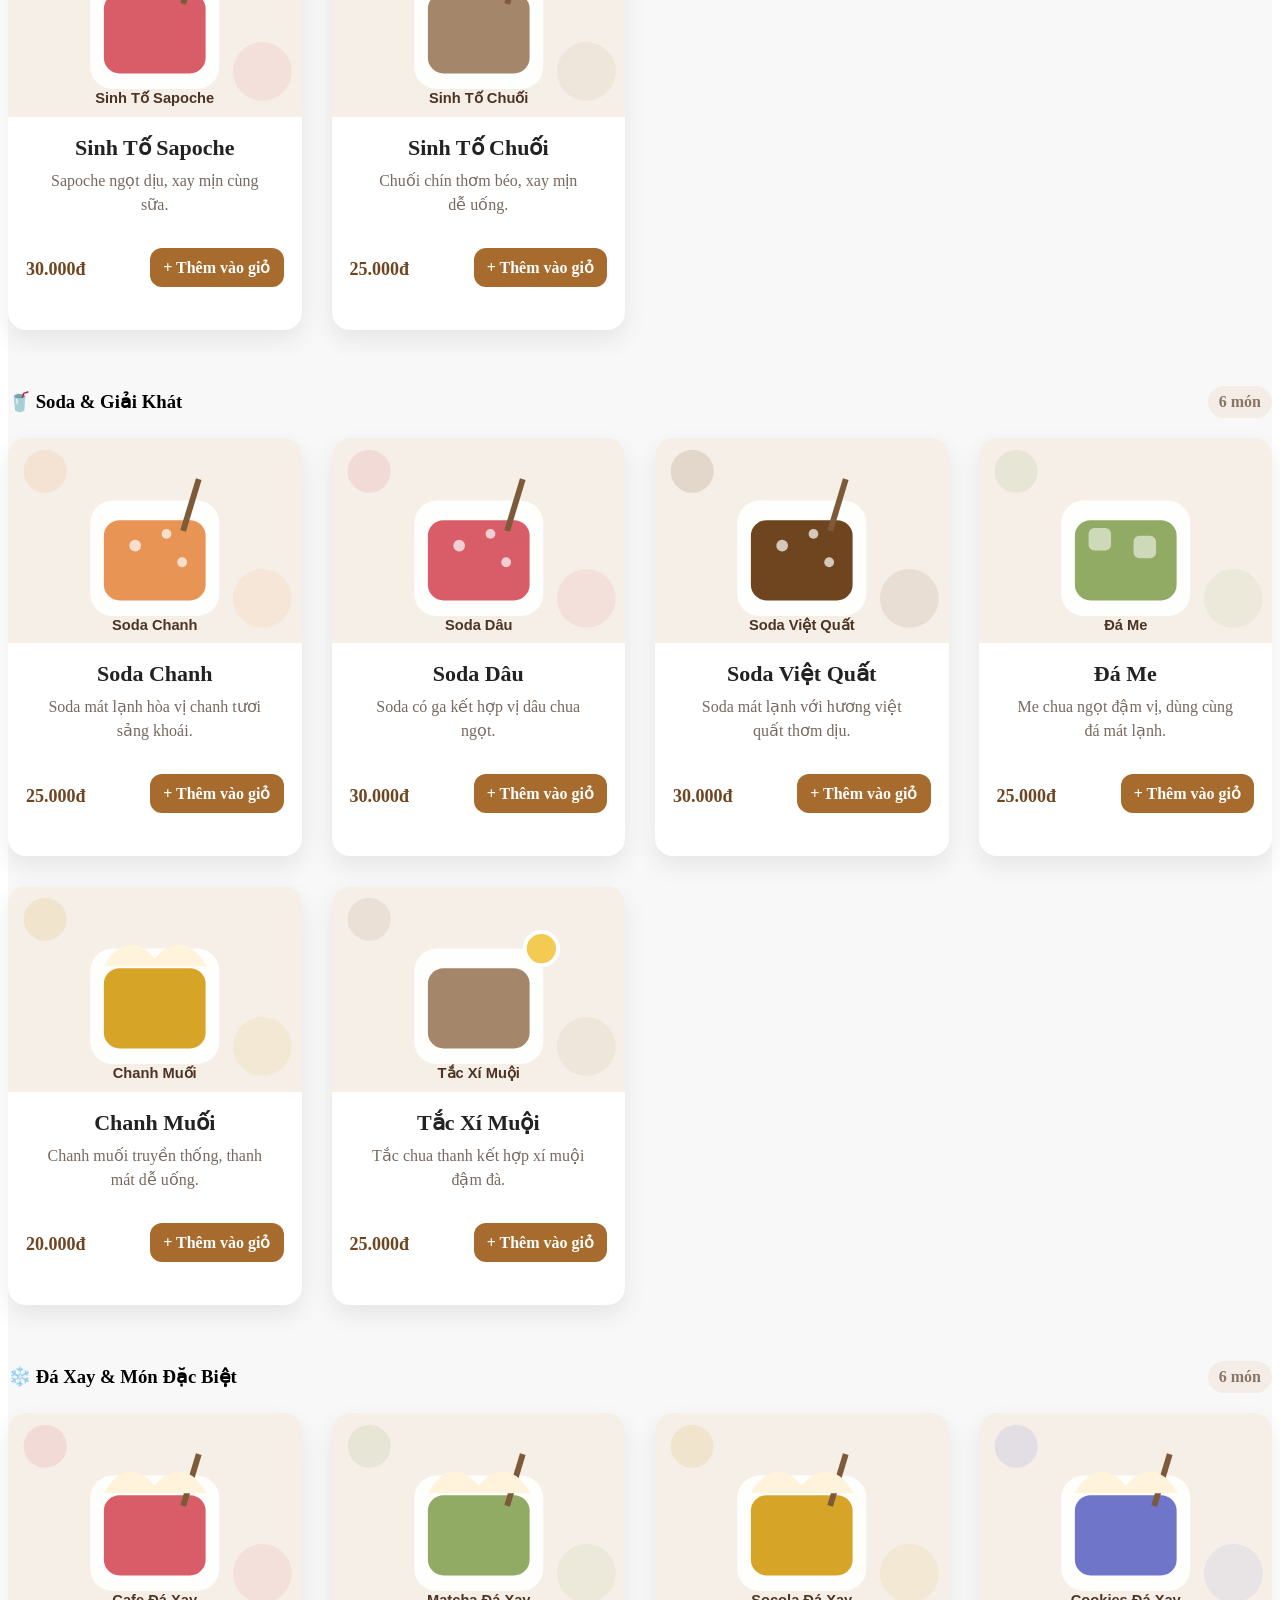
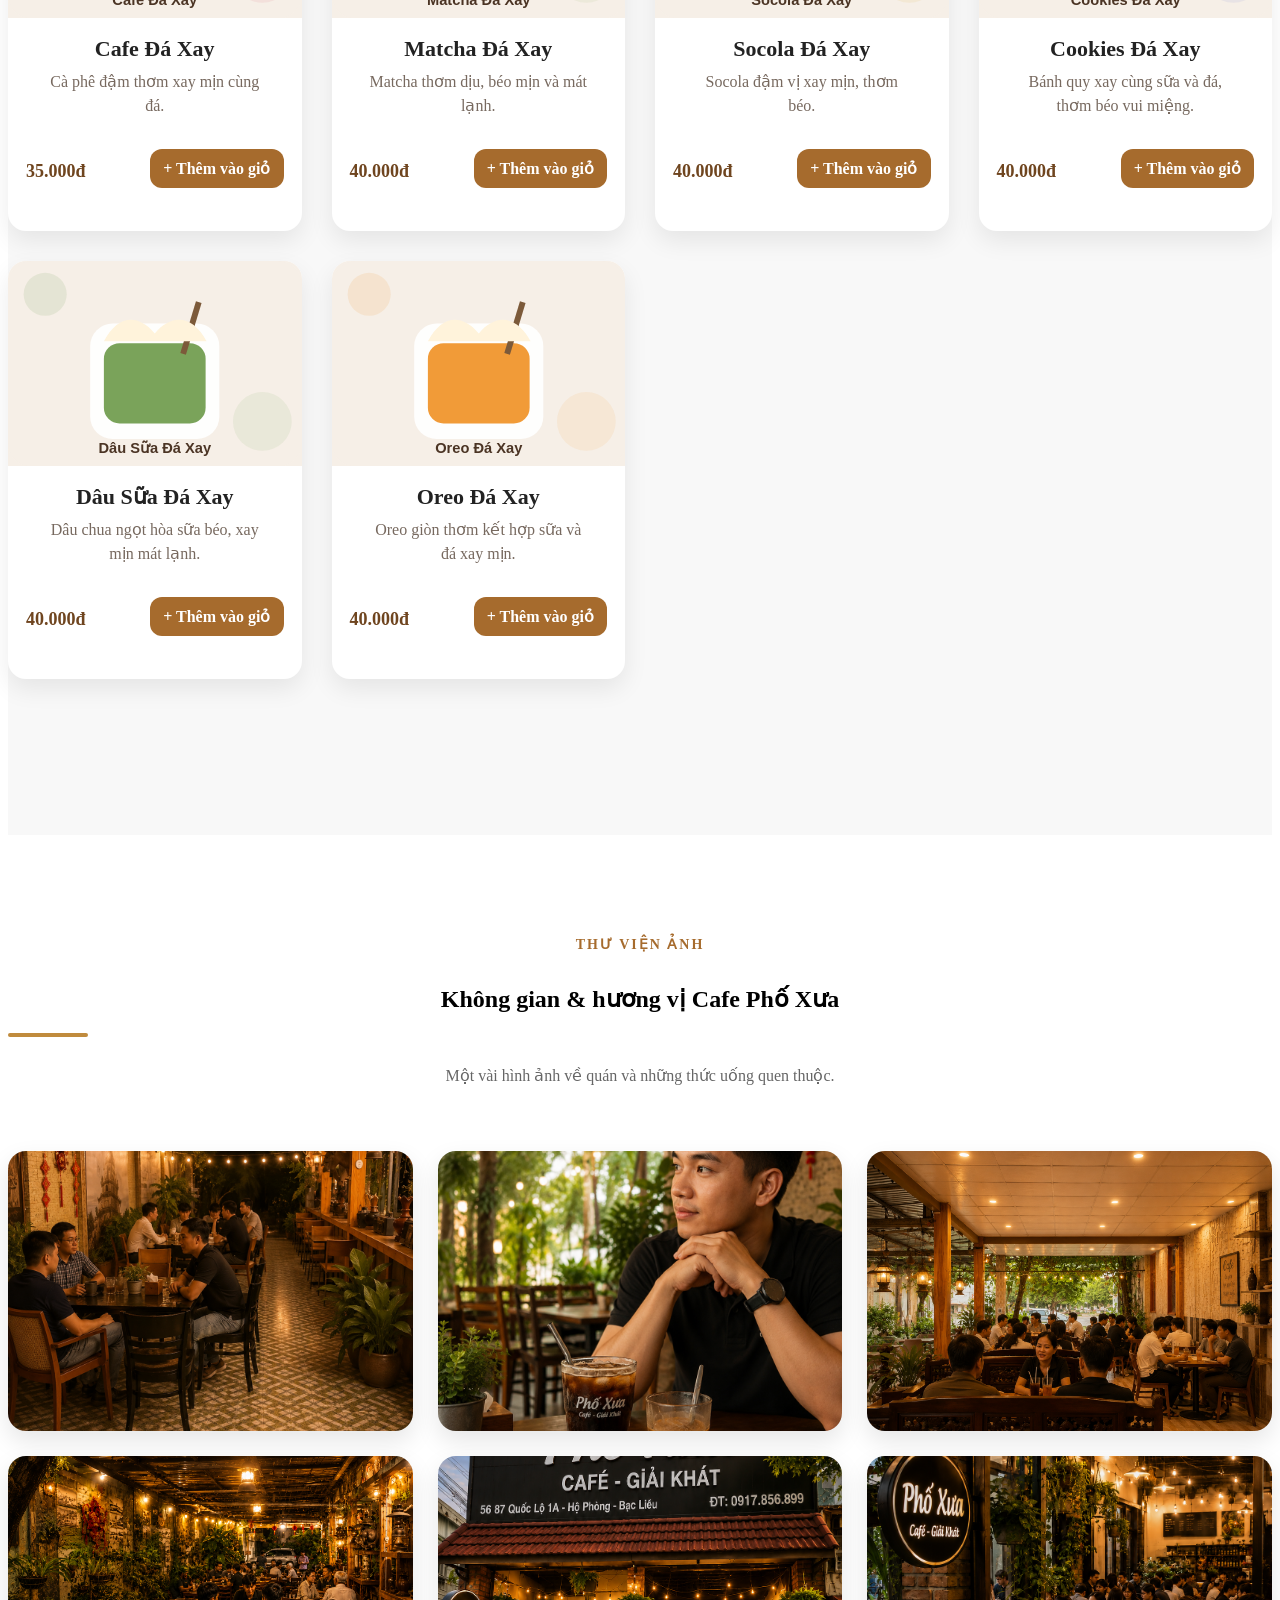
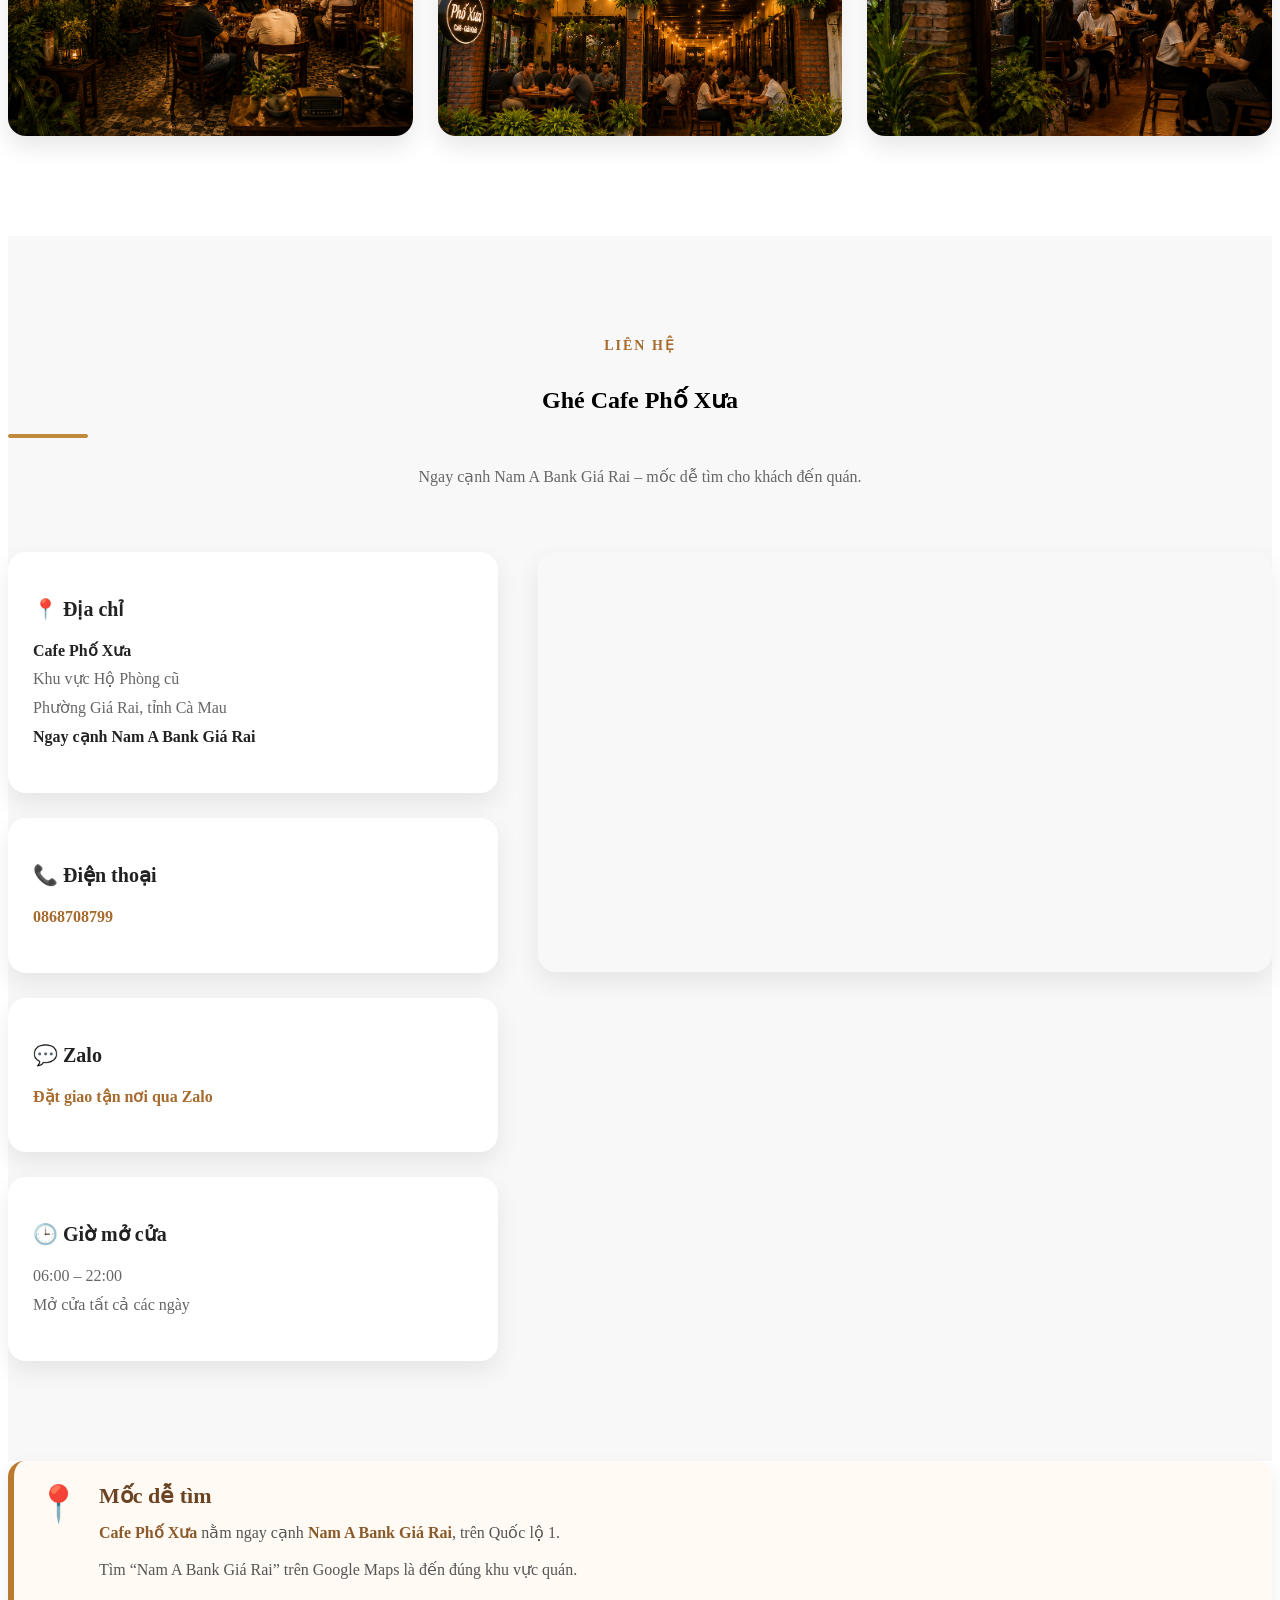
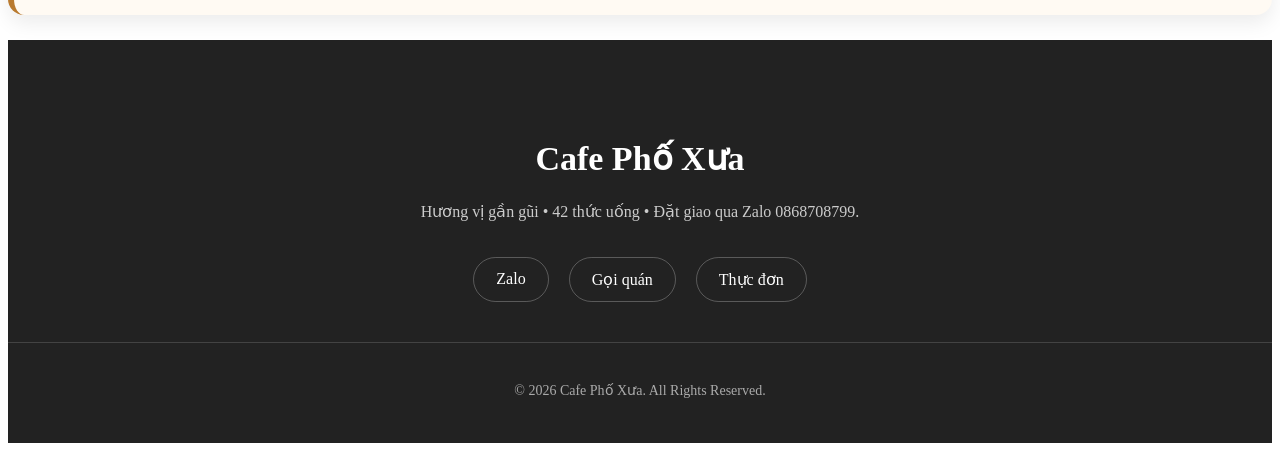
==== commit b52527c7: "feat: add SEO social sharing and refreshed Cafe Pho Xua hero" ====
--- a/index.html
+++ b/index.html
@@ -1,806 +1,60 @@
 <!DOCTYPE html>
 <html lang="vi">
+<head>
+<meta charset="UTF-8">
+<meta name="viewport" content="width=device-width,initial-scale=1.0">
+<title>Cafe Phố Xưa Giá Rai | Cà phê, trà sữa, nước ép & giao tận nơi</title>
+<meta name="description" content="Cafe Phố Xưa tại khu vực Hộ Phòng cũ, phường Giá Rai, tỉnh Cà Mau. 42 món cà phê, trà, trà sữa, nước ép, sinh tố và đá xay. Đặt giao tận nơi qua Zalo 0868708799.">
+<meta name="robots" content="index,follow,max-image-preview:large">
+<meta name="theme-color" content="#6f451f">
+<link rel="canonical" href="https://khaingoanminh-max.github.io/CafePhoXua-V8-Stable/">
+<meta property="og:locale" content="vi_VN">
+<meta property="og:type" content="website">
+<meta property="og:site_name" content="Cafe Phố Xưa">
+<meta property="og:title" content="Cafe Phố Xưa – Giá Rai">
+<meta property="og:description" content="42 thức uống • Mở cửa 06:00–22:00 • Đặt giao tận nơi qua Zalo 0868708799">
+<meta property="og:url" content="https://khaingoanminh-max.github.io/CafePhoXua-V8-Stable/">
+<meta property="og:image" content="https://khaingoanminh-max.github.io/CafePhoXua-V8-Stable/images/coffee-01.webp">
+<meta property="og:image:alt" content="Cafe Phố Xưa – cà phê và thức uống tại Giá Rai">
+<meta name="twitter:card" content="summary_large_image">
+<meta name="twitter:title" content="Cafe Phố Xưa – Giá Rai">
+<meta name="twitter:description" content="42 thức uống • Đặt giao tận nơi qua Zalo 0868708799">
+<meta name="twitter:image" content="https://khaingoanminh-max.github.io/CafePhoXua-V8-Stable/images/coffee-01.webp">
+<link rel="stylesheet" href="style.css">
+<script type="application/ld+json">
+{"@context":"https://schema.org","@type":"CafeOrCoffeeShop","name":"Cafe Phố Xưa","url":"https://khaingoanminh-max.github.io/CafePhoXua-V8-Stable/","image":"https://khaingoanminh-max.github.io/CafePhoXua-V8-Stable/images/coffee-01.webp","telephone":"+84868708799","priceRange":"15K-40K VND","servesCuisine":["Cà phê","Trà","Trà sữa","Nước ép","Sinh tố","Đá xay"],"menu":"https://khaingoanminh-max.github.io/CafePhoXua-V8-Stable/#menu","address":{"@type":"PostalAddress","streetAddress":"Khu vực Hộ Phòng cũ, ngay cạnh Nam A Bank Giá Rai","addressLocality":"Phường Giá Rai","addressRegion":"Cà Mau","addressCountry":"VN"},"openingHoursSpecification":{"@type":"OpeningHoursSpecification","dayOfWeek":["Monday","Tuesday","Wednesday","Thursday","Friday","Saturday","Sunday"],"opens":"06:00","closes":"22:00"}}
+</script>
+</head>
+<body>
+<header id="home"><div class="container"><div class="logo"><h1>Cafe Phố Xưa</h1></div><nav><ul><li><a href="#home">Trang chủ</a></li><li><a href="#about">Giới thiệu</a></li><li><a href="#menu">Thực đơn</a></li><li><a href="#gallery">Không gian</a></li><li><a href="#contact">Liên hệ</a></li></ul></nav><div class="cart" id="cart-icon" role="button" tabindex="0" aria-label="Mở giỏ hàng">🛒 <span id="cart-count">0</span></div></div></header>
 
-<head>
+<section class="hero" id="hero"><div class="hero-overlay"></div><div class="container hero-container"><div class="hero-content"><div class="hero-badge">☕ Cà phê • Trà • Sinh tố • Đá xay</div><h2>Cafe Phố Xưa</h2><p>Không gian xưa – Cà phê thật.<br>42 thức uống cho mọi lứa tuổi, phục vụ tận tâm mỗi ngày.</p><div class="hero-buttons"><a href="#menu" class="btn btn-primary">☕ Xem thực đơn</a><a href="https://zalo.me/0868708799" target="_blank" rel="noopener" class="btn btn-outline">💬 Đặt giao tận nơi – Zalo 0868708799</a></div></div><div class="hero-image"><img src="images/coffee-01.webp" alt="Cafe Phố Xưa tại Giá Rai" width="800" height="600" fetchpriority="high"></div></div><div class="scroll-down"><a href="#about" aria-label="Xem giới thiệu">↓</a></div></section>
 
-    <meta charset="UTF-8">
+<section class="about" id="about"><div class="container about-container"><div class="about-image"><img src="images/coffee-06.webp" alt="Không gian Cafe Phố Xưa" loading="lazy"></div><div class="about-content"><span class="section-tag">Về chúng tôi</span><h2>Không gian gần gũi, thức uống đa dạng</h2><div class="line"></div><p>Cafe Phố Xưa phục vụ cà phê truyền thống, trà, trà sữa, nước ép, sinh tố và các món đá xay. Quán nằm tại khu vực Hộ Phòng cũ, phường Giá Rai, tỉnh Cà Mau, ngay cạnh Nam A Bank Giá Rai.</p><ul><li>✔ Cà phê rang xay</li><li>✔ 42 món thức uống</li><li>✔ Wifi tốc độ cao</li><li>✔ Nhận đặt giao qua Zalo</li></ul><a href="#menu" class="btn-primary">Xem thực đơn</a></div></div></section>
 
-    <meta name="viewport"
-          content="width=device-width, initial-scale=1.0">
+<section class="menu-preview" id="menu"><div class="container"><div class="section-header"><span class="section-tag">Thực đơn Cafe Phố Xưa</span><h2>Đang tải thực đơn...</h2><div class="line"></div></div></div></section>
 
-    <title>Cafe Phố Xưa</title>
+<section class="gallery" id="gallery"><div class="container"><div class="section-header"><span class="section-tag">Thư viện ảnh</span><h2>Không gian & hương vị Cafe Phố Xưa</h2><div class="line"></div><p>Một vài hình ảnh về quán và những thức uống quen thuộc.</p></div><div class="gallery-grid"><div class="gallery-item"><img src="images/coffee-07.webp" alt="Không gian Cafe Phố Xưa" loading="lazy"></div><div class="gallery-item"><img src="images/coffee-08.webp" alt="Cafe đen đá" loading="lazy"></div><div class="gallery-item"><img src="images/coffee-09.webp" alt="Cafe sữa đá" loading="lazy"></div><div class="gallery-item"><img src="images/coffee-02.webp" alt="Thức uống Cafe Phố Xưa" loading="lazy"></div><div class="gallery-item"><img src="images/coffee-03.webp" alt="Trà tại Cafe Phố Xưa" loading="lazy"></div><div class="gallery-item"><img src="images/coffee-04.webp" alt="Thức uống giải khát" loading="lazy"></div></div></div></section>
 
-    <link rel="stylesheet"
-          href="style.css">
+<section class="contact" id="contact"><div class="container"><div class="section-header"><span class="section-tag">Liên hệ</span><h2>Ghé Cafe Phố Xưa</h2><div class="line"></div><p>Ngay cạnh Nam A Bank Giá Rai – mốc dễ tìm cho khách đến quán.</p></div><div class="contact-wrapper"><div class="contact-info"><div class="contact-item"><h3>📍 Địa chỉ</h3><p><strong>Cafe Phố Xưa</strong><br>Khu vực Hộ Phòng cũ<br>Phường Giá Rai, tỉnh Cà Mau<br><strong>Ngay cạnh Nam A Bank Giá Rai</strong></p></div><div class="contact-item"><h3>📞 Điện thoại</h3><p><a href="tel:0868708799">0868708799</a></p></div><div class="contact-item"><h3>💬 Zalo</h3><p><a href="https://zalo.me/0868708799" target="_blank" rel="noopener">Đặt giao tận nơi qua Zalo</a></p></div><div class="contact-item"><h3>🕒 Giờ mở cửa</h3><p>06:00 – 22:00<br>Mở cửa tất cả các ngày</p></div></div><div class="contact-map"><iframe title="Bản đồ Cafe Phố Xưa cạnh Nam A Bank Giá Rai" src="https://www.google.com/maps/embed?pb=!1m18!1m12!1m3!1d3938.2147399314617!2d105.40630787569245!3d9.225081085887421!2m3!1f0!2f0!3f0!3m2!1i1024!2i768!4f13.1!3m3!1m2!1s0x31a4b2367dd7c79f%3A0x2dee524af6438806!2sNam%20A%20Bank%20Gi%C3%A1%20Rai!5e0!3m2!1svi!2s!4v1783863002044!5m2!1svi!2s" loading="lazy" allowfullscreen></iframe></div></div></div></section>
 
-</head>
+<div class="location-guide-card"><div class="location-guide-icon">📍</div><div class="location-guide-content"><h3>Mốc dễ tìm</h3><p><strong>Cafe Phố Xưa</strong> nằm ngay cạnh <strong>Nam A Bank Giá Rai</strong>, trên Quốc lộ 1.</p><p>Tìm “Nam A Bank Giá Rai” trên Google Maps là đến đúng khu vực quán.</p></div></div>
 
-<body>
-<!-- ==========================================
-     HEADER
-========================================== -->
+<footer class="footer"><div class="container"><div class="footer-content"><h2>Cafe Phố Xưa</h2><p>Hương vị gần gũi • 42 thức uống • Đặt giao qua Zalo 0868708799.</p><div class="footer-social"><a href="https://zalo.me/0868708799" target="_blank" rel="noopener">Zalo</a><a href="tel:0868708799">Gọi quán</a><a href="#menu">Thực đơn</a></div></div><div class="footer-bottom"><p>© 2026 Cafe Phố Xưa. All Rights Reserved.</p></div></div></footer>
 
-<header id="home">
+<div id="cart-popup" class="cart-popup"><div class="cart-box"><h2>🛒 Giỏ hàng</h2><div id="cart-items">Chưa có sản phẩm.</div><hr><h3 id="cart-total">Tổng tiền: 0đ</h3><button id="btnOpenPaymentPopup" type="button">🛒 Thanh toán</button><button id="close-cart" type="button">Đóng</button></div></div>
+<a href="tel:0868708799" class="floating-call" aria-label="Gọi Cafe Phố Xưa">📞</a>
 
-    <div class="container">
+<div id="paymentOverlay"><div id="paymentPopup"><div class="payment-header"><h2>Thanh toán đơn hàng</h2><button id="closePaymentPopup" type="button" aria-label="Đóng">✕</button></div><div class="payment-body"><div class="payment-group"><label for="customerName">Họ và tên</label><input id="customerName" type="text" autocomplete="name" placeholder="Nhập họ và tên"></div><div class="payment-group"><label for="customerPhone">Số điện thoại</label><input id="customerPhone" type="tel" inputmode="tel" autocomplete="tel" placeholder="Nhập số điện thoại"></div><div class="payment-group"><label for="customerAddress">Địa chỉ giao hàng</label><textarea id="customerAddress" rows="3" autocomplete="street-address" placeholder="Nhập địa chỉ giao hàng"></textarea></div><div class="payment-group"><label for="customerNote">Ghi chú</label><textarea id="customerNote" rows="3" placeholder="Ví dụ: ít đá, ít đường..."></textarea></div><div class="payment-summary"><h3>Đơn hàng</h3><div id="paymentOrderList"></div></div><div class="payment-total"><span>Tổng thanh toán</span><strong id="paymentTotalPrice">0đ</strong></div></div><div class="payment-footer"><button id="btnSendZaloOrder" type="button">Gửi đơn qua Zalo</button><button id="btnContinueShopping" type="button">Tiếp tục mua hàng</button></div></div></div>
 
-        <!-- Logo -->
+<div id="successOverlay"><div id="successPopup"><div class="success-icon">🎉</div><h2>Đơn hàng đã được tạo</h2><p>Vui lòng nhấn <strong>Gửi</strong> trong Zalo để hoàn tất việc đặt hàng.</p><p>Cảm ơn Quý khách đã lựa chọn <strong>Cafe Phố Xưa</strong>.</p><button id="btnSuccessDone" type="button">Hoàn tất</button></div></div>
 
-        <div class="logo">
-
-            <h1>Cafe Phố Xưa</h1>
-
-        </div>
-
-        <!-- Navigation -->
-
-        <nav>
-
-            <ul>
-
-                <li><a href="#home">Trang chủ</a></li>
-
-                <li><a href="#about">Giới thiệu</a></li>
-
-                <li><a href="#menu">Thực đơn</a></li>
-
-                <li><a href="#gallery">Không gian</a></li>
-
-                <li><a href="#contact">Liên hệ</a></li>
-
-            </ul>
-
-        </nav>
-
-        <!-- Cart -->
-
-       <div class="cart" id="cart-icon">
-
-    🛒
-    <span id="cart-count">0</span>
-
-</div>
-    </div>
-
-</header>
-   <!-- ==========================================
-     HERO SECTION
-========================================== -->
-
-<section class="hero" id="hero">
-
-    <div class="hero-overlay"></div>
-
-    <div class="container hero-container">
-
-        <!-- Hero Content -->
-
-        <div class="hero-content">
-
-            <div class="hero-badge">
-
-                ☕ Cà Phê Rang Xay Nguyên Chất
-
-            </div>
-
-            <h2>
-
-                Cafe Phố Xưa
-
-            </h2>
-
-            <p>
-
-                Không gian xưa – Cà phê thật.
-                Mang đến hương vị cà phê nguyên chất
-                cùng những thức uống thơm ngon,
-                phục vụ tận tâm mỗi ngày.
-
-            </p>
-
-            <div class="hero-buttons">
-
-                <a href="#menu"
-                   class="btn btn-primary">
-
-                    Xem Thực Đơn
-
-                </a>
-
-                <a href="#contact"
-                   class="btn btn-outline">
-
-                    Liên Hệ
-
-                </a>
-
-            </div>
-
-        </div>
-
-        <!-- Hero Image -->
-
-        <div class="hero-image">
-
-            <img
-               src="images/coffee-01.webp"
-            
-                alt="Cafe Phố Xưa">
-
-        </div>
-
-    </div>
-
-    <!-- Scroll -->
-
-    <div class="scroll-down">
-
-        <a href="#about">
-
-            ↓
-
-        </a>
-
-    </div>
-
-</section>
-
-<!-- ==========================================
-     ABOUT
-========================================== -->
-
-<section class="about" id="about">
-
-    <div class="container about-container">
-
-      <div class="about-image">
-
-    <img
-        src="images/coffee-06.webp"
-        alt="Cafe Phố Xưa">
-
-</div>
-
-        <div class="about-content">
-
-            <span class="section-tag">
-                Về chúng tôi
-            </span>
-
-            <h2>
-                Không gian yên bình giữa lòng thành phố
-            </h2>
-
-            <div class="line"></div>
-
-            <p>
-                Cafe Phố Xưa mang đến không gian ấm cúng,
-                hương vị cà phê truyền thống cùng các loại trà,
-                nước ép và thức uống hiện đại.
-                Đây là nơi lý tưởng để gặp gỡ bạn bè,
-                làm việc hoặc thư giãn sau những giờ bận rộn.
-            </p>
-
-            <ul>
-                <li>✔ Cà phê rang xay nguyên chất</li>
-                <li>✔ Không gian máy lạnh</li>
-                <li>✔ Wifi tốc độ cao</li>
-                <li>✔ Phục vụ tận nơi</li>
-            </ul>
-
-            <a href="#menu" class="btn-primary">
-                Xem thực đơn
-            </a>
-
-        </div>
-
-    </div>
-
-</section>
-
-<!-- ==========================================
-     FEATURES
-========================================== -->
-
-<section class="menu-preview" id="menu">
-
-    <div class="container">
-
-        <div class="section-header">
-
-            <span class="section-tag">
-                Thực đơn nổi bật
-            </span>
-
-            <h2>
-                Thức uống được yêu thích
-            </h2>
-
-            <div class="line"></div>
-
-            <p>
-                Những món được khách hàng yêu thích nhất tại Cafe Phố Xưa.
-            </p>
-
-        </div>
-
-        <div class="menu-grid">
-
-           <div class="menu-card">
-    <img src="images/coffee-01.webp" alt="Cafe Đen Nóng">
-
-    <h3>Cafe Đen Nóng</h3>
-
-    <p>Cà phê nóng đậm đà, thơm nguyên chất.</p>
-
-    <span class="price">15.000đ</span>
-      <a
-    href="#"
-    class="menu-order-btn"
-    data-product="Cafe Đen Nóng"
-    data-price="15000">
-
-    ☕ Đặt ngay
-
-</a>         
-</div>
-
-           <div class="menu-card">
-    <img src="images/coffee-01.webp" alt="Cafe Sữa Nóng">
-
-    <h3>Cafe Sữa Nóng</h3>
-
-    <p>Cà phê sữa nóng béo thơm, truyền thống.</p>
-
-    <span class="price">20.000đ</span>
-     <a
-    href="#"
-    class="menu-order-btn"
-    data-product="Cafe Sữa Nóng"
-    data-price="20000">
-
-    ☕ Đặt ngay
-
-</a>          
-</div>
-
-            <div class="menu-card">
-    <img src="images/coffee-01.webp" alt="Bạc Xỉu">
-
-    <h3>Bạc Xỉu</h3>
-
-    <p>Sữa nhiều, cà phê nhẹ, thơm béo.</p>
-
-    <span class="price">30.000đ</span>
-     <a
-    href="#"
-    class="menu-order-btn"
-    data-product="Bạc Xỉu"
-    data-price="30000">
-
-    ☕ Đặt ngay
-
-</a>           
-</div>
-
-    </div>
-
-</section>
-
-<!-- ==========================================
-     GALLERY
-========================================== -->
-
-<section class="gallery" id="gallery">
-
-    <div class="container">
-
-        <div class="section-header">
-
-            <span class="section-tag">
-                Thư viện ảnh
-            </span>
-
-            <h2>
-                Không gian Cafe Phố Xưa
-            </h2>
-
-            <div class="line"></div>
-
-            <p>
-                Một vài hình ảnh về không gian quán và những thức uống được yêu thích.
-            </p>
-
-        </div>
-
-        <div class="gallery-grid">
-
-            <div class="gallery-item">
-                <img src="images/coffee-07.webp" alt="Không gian quán">
-            </div>
-
-            <div class="gallery-item">
-                <img src="images/coffee-08.webp" alt="Cafe đen đá">
-            </div>
-
-            <div class="gallery-item">
-                <img src="images/coffee-09.webp" alt="Cafe sữa đá">
-            </div>
-
-            <div class="gallery-item">
-                <img src="images/coffee-01.webp" alt="Trà tắc">
-            </div>
-
-            <div class="gallery-item">
-                <img src="images/coffee-03.webp" alt="Trà sữa">
-            </div>
-
-            <div class="gallery-item">
-                <img src="images/coffee-04.webp" alt="Không gian ngoài trời">
-            </div>
-
-        </div>
-
-    </div>
-
-</section>
-<!-- ==========================================
-     CONTACT
-========================================== -->
-
-<section class="contact" id="contact">
-
-    <div class="container">
-
-        <div class="section-header">
-
-            <span class="section-tag">
-                Liên hệ
-            </span>
-
-            <h2>
-                Ghé Cafe Phố Xưa
-            </h2>
-
-            <div class="line"></div>
-
-            <p>
-                Chúng tôi luôn sẵn sàng phục vụ bạn với những ly cà phê thơm ngon và không gian ấm cúng.
-            </p>
-
-        </div>
-
-  <div class="contact-wrapper">
-
-    <!-- Thông tin liên hệ -->
-    <div class="contact-info">
-
-        <div class="contact-item">
-            <h3>📍 Địa chỉ</h3>
-
-            <p>
-                Cafe Phố Xưa<br>
-                Khóm 2, Phường Hộ Phòng<br>
-                Thị xã Giá Rai, Bạc Liêu<br>
-                <strong>Ngay cạnh Nam A Bank Giá Rai</strong>
-            </p>
-        </div>
-
-        <div class="contact-item">
-            <h3>📞 Điện thoại</h3>
-
-            <p>
-                <a href="tel:0868708799">
-                    0868708799
-                </a>
-            </p>
-        </div>
-
-        <div class="contact-item">
-            <h3>💬 Zalo</h3>
-
-            <p>
-                <a href="https://zalo.me/0868708799" target="_blank">
-                    Chat với Cafe Phố Xưa
-                </a>
-            </p>
-        </div>
-
-        <div class="contact-item">
-            <h3>🕒 Giờ mở cửa</h3>
-
-            <p>
-                06:00 - 22:00<br>
-                Mở cửa tất cả các ngày
-            </p>
-        </div>
-
-    </div>
-
-    <!-- Google Maps -->
-    <div class="contact-map">
-
-        <iframe
-            src="https://www.google.com/maps/embed?pb=!1m18!1m12!1m3!1d3938.2147399314617!2d105.40630787569245!3d9.225081085887421!2m3!1f0!2f0!3f0!3m2!1i1024!2i768!4f13.1!3m3!1m2!1s0x31a4b2367dd7c79f%3A0x2dee524af6438806!2sNam%20A%20Bank%20Gi%C3%A1%20Rai!5e0!3m2!1svi!2s!4v1783863002044!5m2!1svi!2s"
-            loading="lazy"
-            allowfullscreen>
-        </iframe>
-
-    </div>
-
-</div>
-</section>
-
-
-<!-- =====================================
-                FOOTER
-===================================== -->
-
-<footer class="footer">
-
-    <div class="container">
-
-        <div class="footer-content">
-
-            <h2>Cafe Phố Xưa</h2>
-
-            <p>
-                Hương vị cà phê truyền thống, không gian ấm cúng
-                dành cho mọi cuộc gặp gỡ.
-            </p>
-
-            <div class="footer-social">
-
-                <a href="#">Facebook</a>
-
-                <a href="#">TikTok</a>
-
-                <a href="#">YouTube</a>
-
-            </div>
-
-        </div>
-
-        <div class="footer-bottom">
-
-            <p>
-                © 2026 Cafe Phố Xưa. All Rights Reserved.
-            </p>
-
-        </div>
-
-    </div>
-
-</footer>
-    <!-- =========================
-     CART POPUP
-========================= -->
-
-<div id="cart-popup" class="cart-popup">
-
-    <div class="cart-box">
-
-        <h2>🛒 Giỏ hàng</h2>
-
-       <div id="cart-items">
-
-    Chưa có sản phẩm.
-
-</div>
-
-<hr>
-
-<h3 id="cart-total">
-
-    Tổng tiền: 0đ
-
-</h3>
-<!-- ==================================================
-     Cafe Phố Xưa
-     Version : 3.0.4A
-     Block   : 03
-     Chức năng :
-     Bổ sung nút Thanh toán trong Popup Giỏ hàng
-
-     Ghi chú :
-     - Chỉ bổ sung HTML.
-     - Không sửa cấu trúc Popup.
-     - JavaScript sẽ xử lý ở Block 04.
-================================================== -->
-
-<button
-    id="btnOpenPaymentPopup"
-    type="button">
-
-    🛒 Thanh toán
-
-</button>
-
-<!-- ===== Kết thúc Block 3.0.4A-03 ===== -->
-<button id="close-cart">
-
-    Đóng
-
-</button>
-
-    </div>
-
-</div>
-
-
- <!-- ==========================================
-     FLOATING CALL BUTTON
-========================================== -->
-
-<a
-href="tel:0868708799"
-class="floating-call"
-aria-label="Gọi Cafe Phố Xưa">
-
-📞
-
-</a>
-<!-- ==================================================
-     Cafe Phố Xưa
-     Version : 3.0.4A
-     Block   : 01
-     Chức năng : HTML Popup Thanh toán
-     Ghi chú :
-     - Chỉ chứa cấu trúc HTML.
-     - Chưa có CSS.
-     - Chưa có JavaScript.
-     - Dán nguyên Block này ở cuối file HTML.
-================================================== -->
-
-<!-- ===== Overlay Popup Thanh Toán ===== -->
-<div id="paymentOverlay">
-
-    <!-- ===== Popup ===== -->
-    <div id="paymentPopup">
-
-        <!-- ===== Header ===== -->
-        <div class="payment-header">
-
-            <h2>Thanh toán đơn hàng</h2>
-
-            <button
-                id="closePaymentPopup"
-                type="button"
-                aria-label="Đóng">
-                ✕
-            </button>
-
-        </div>
-
-        <!-- ===== Body ===== -->
-        <div class="payment-body">
-
-            <!-- Họ tên -->
-            <div class="payment-group">
-
-                <label for="customerName">
-                    Họ và tên
-                </label>
-
-                <input
-                    id="customerName"
-                    type="text"
-                    placeholder="Nhập họ và tên">
-
-            </div>
-
-            <!-- Số điện thoại -->
-            <div class="payment-group">
-
-                <label for="customerPhone">
-                    Số điện thoại
-                </label>
-
-                <input
-                    id="customerPhone"
-                    type="tel"
-                    placeholder="Nhập số điện thoại">
-
-            </div>
-
-            <!-- Địa chỉ -->
-            <div class="payment-group">
-
-                <label for="customerAddress">
-                    Địa chỉ giao hàng
-                </label>
-
-                <textarea
-                    id="customerAddress"
-                    rows="3"
-                    placeholder="Nhập địa chỉ giao hàng"></textarea>
-
-            </div>
-
-            <!-- Ghi chú -->
-            <div class="payment-group">
-
-                <label for="customerNote">
-                    Ghi chú
-                </label>
-
-                <textarea
-                    id="customerNote"
-                    rows="3"
-                    placeholder="Ví dụ: ít đá, ít đường..."></textarea>
-
-            </div>
-
-            <!-- Tóm tắt đơn hàng -->
-            <div class="payment-summary">
-
-                <h3>Đơn hàng</h3>
-
-                <div id="paymentOrderList">
-
-                    <!-- JavaScript sẽ tự tạo danh sách món -->
-
-                </div>
-
-            </div>
-
-            <!-- Tổng tiền -->
-            <div class="payment-total">
-
-                <span>Tổng thanh toán</span>
-
-                <strong id="paymentTotalPrice">
-                    0đ
-                </strong>
-
-            </div>
-
-        </div>
-
-        <!-- ===== Footer ===== -->
-        <div class="payment-footer">
-
-            <button
-                id="btnSendZaloOrder"
-                type="button">
-
-                Gửi đơn qua Zalo
-
-            </button>
-
-            <button
-                id="btnContinueShopping"
-                type="button">
-
-                Tiếp tục mua hàng
-
-            </button>
-
-        </div>
-
-    </div>
-
-</div>
-
-<!-- ===== Kết thúc Block 3.0.4A-01 ===== -->
-<!-- ==================================================
-     Cafe Phố Xưa
-     Version : 3.0.5
-     Block   : 01
-     Chức năng :
-     Popup Thông báo Đặt hàng thành công
-
-     Ghi chú :
-     - Chỉ HTML.
-     - Chưa có CSS.
-     - Chưa có JavaScript.
-================================================== -->
-
-<!-- ===== Success Order Popup ===== -->
-
-<div id="successOverlay">
-
-    <div id="successPopup">
-
-        <div class="success-icon">
-
-            🎉
-
-        </div>
-
-        <h2>
-
-            Đơn hàng đã được tạo
-
-        </h2>
-
-        <p>
-
-            Vui lòng nhấn <strong>Gửi</strong> trong Zalo
-            để hoàn tất việc đặt hàng.
-
-        </p>
-
-        <p>
-
-            Cảm ơn Quý khách đã lựa chọn
-            <strong>Cafe Phố Xưa</strong>.
-
-        </p>
-
-        <button
-            id="btnSuccessDone"
-            type="button">
-
-            Hoàn tất
-
-        </button>
-
-    </div>
-
-</div>
-
-<!-- ===== Kết thúc Block 3.0.5-01 ===== -->
-<!-- ==================================================
-     Cafe Phố Xưa
-     Version : 3.0.6
-     Block   : 01A
-     Module  : Location Guide Card
-
-     Chức năng:
-     Hiển thị hướng dẫn tìm quán
-     phía trên Google Maps.
-
-     Ghi chú:
-     Không ảnh hưởng các Block cũ.
-================================================== -->
-
-<div class="location-guide-card">
-
-    <div class="location-guide-icon">
-
-        📍
-
-    </div>
-
-    <div class="location-guide-content">
-
-        <h3>
-
-            Mốc dễ tìm
-
-        </h3>
-
-        <p>
-
-            <strong>Cafe Phố Xưa</strong>
-            nằm <strong>ngay cạnh Nam A Bank Giá Rai</strong>,
-            trên Quốc lộ 1A.
-
-        </p>
-
-        <p>
-
-            Chỉ cần tìm
-            <strong>Nam A Bank Giá Rai</strong>
-            trên Google Maps là sẽ thấy quán ngay bên cạnh.
-
-        </p>
-
-    </div>
-
-</div>
-
-<!-- ===== Kết thúc Block 3.0.6-01A ===== -->
- 
- <script src="CafePhoXua.Core.js"></script>
-
+<script src="CafePhoXua.Core.js"></script>
 <script src="CafePhoXua.Render.js"></script>
-
 <script src="CafePhoXua.Cart.js"></script>
-
 <script src="CafePhoXua.OrderBuilder.js"></script>
 <script src="CafePhoXua.Zalo.js"></script>
+<script src="CafePhoXua.Checkout.js"></script>
 <script src="script.js"></script>
 </body>
-</html>
+</html>
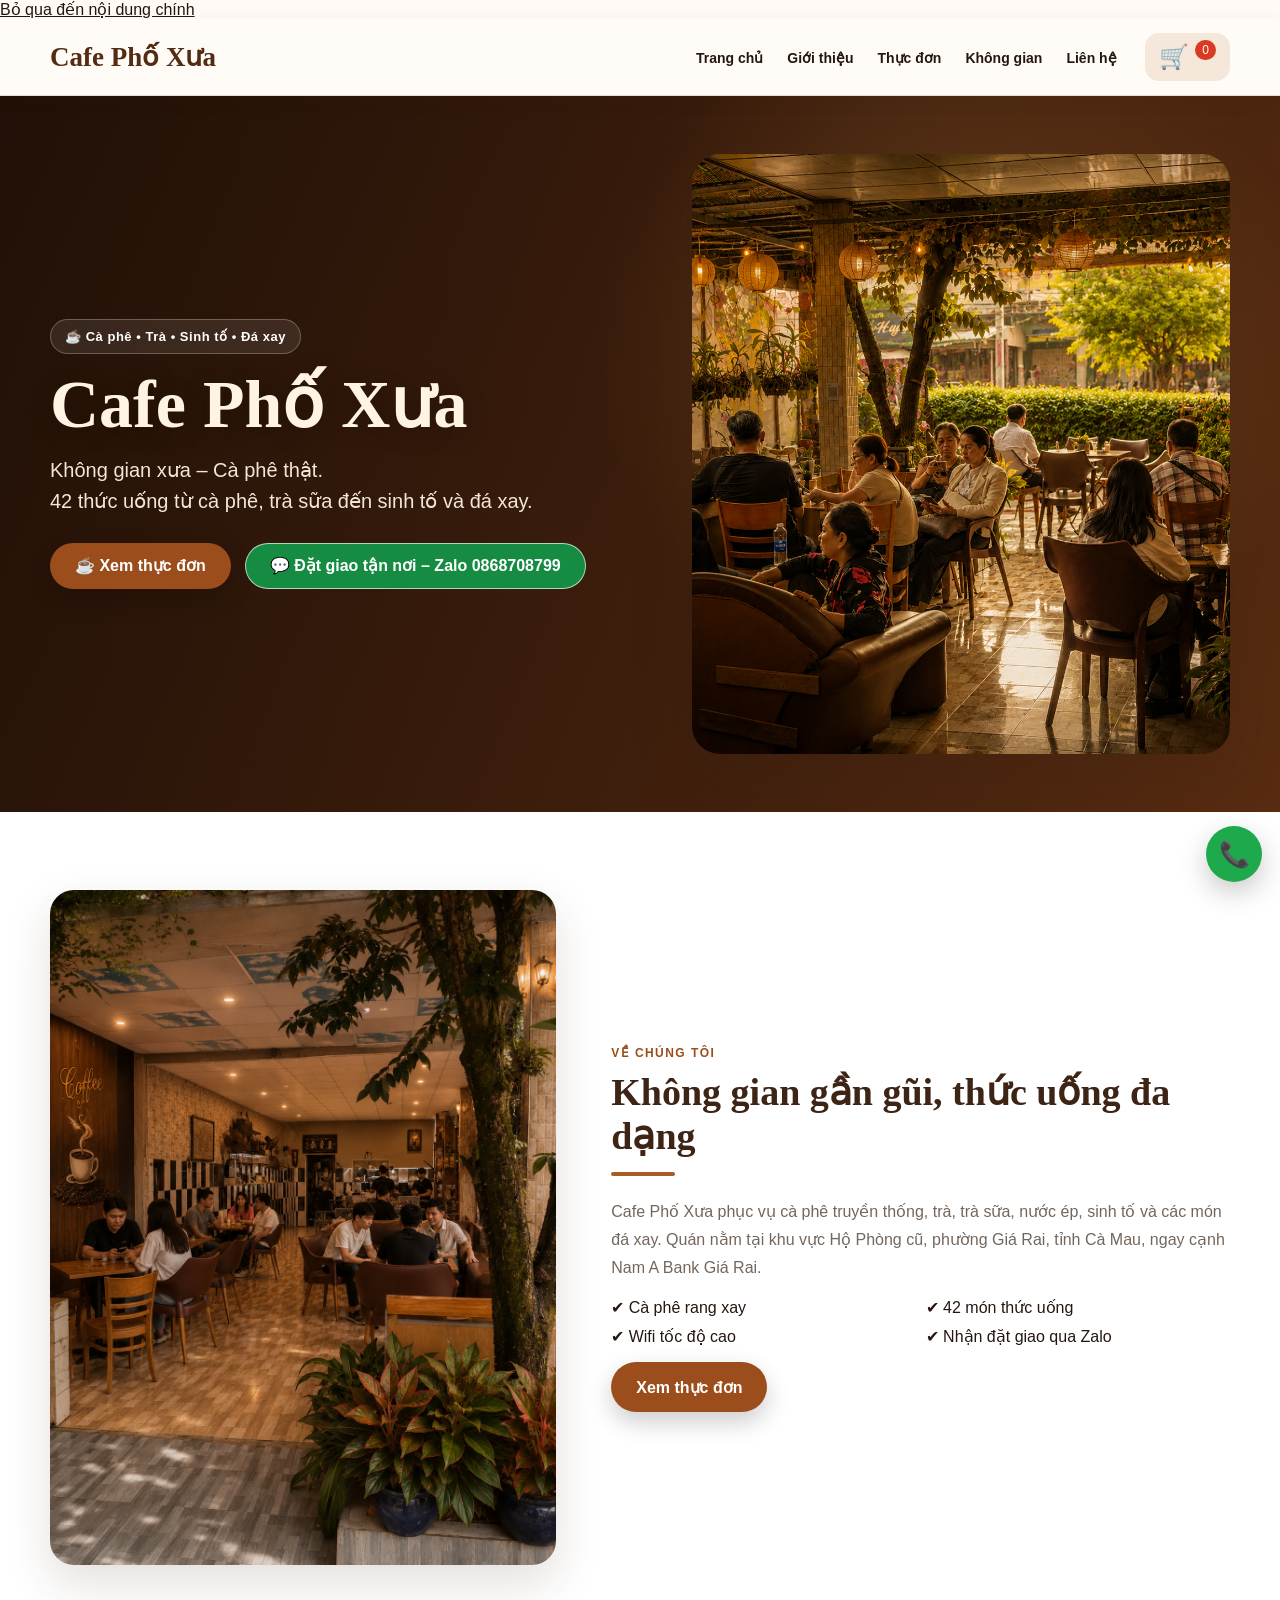
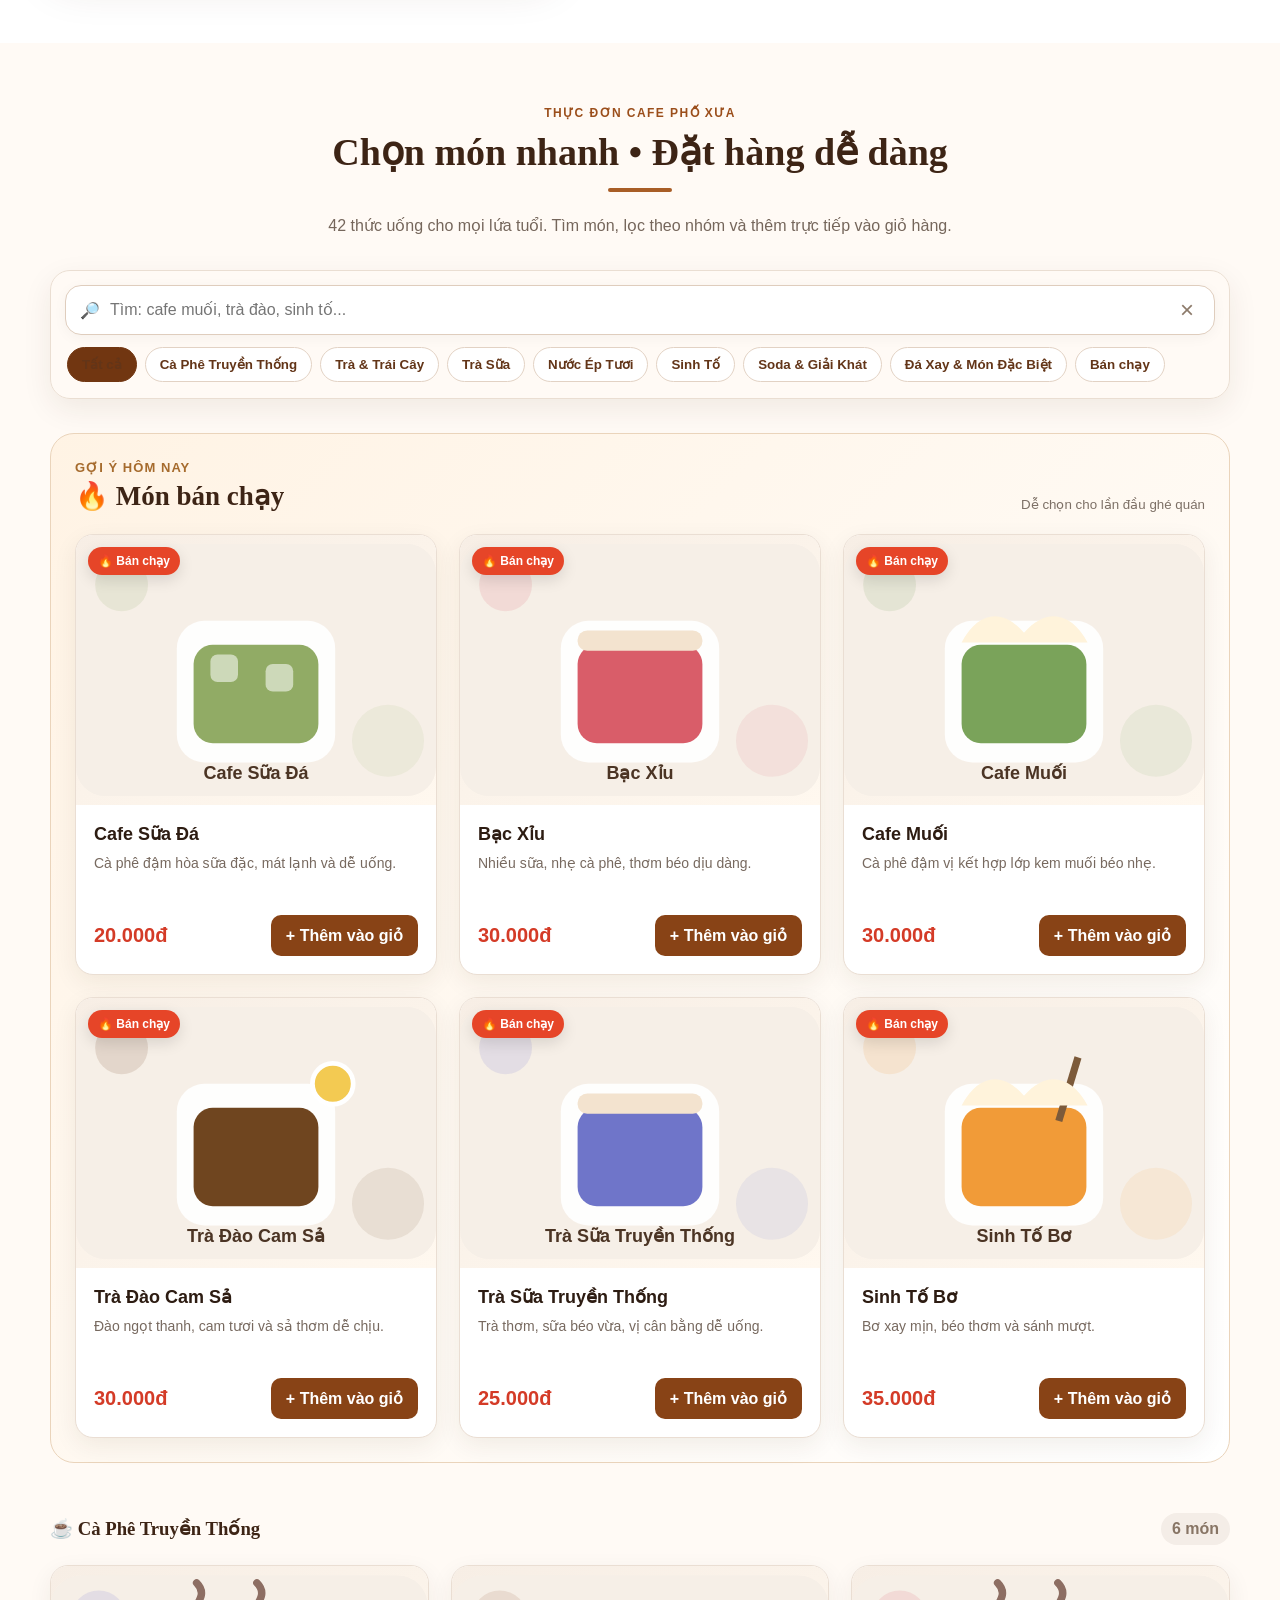
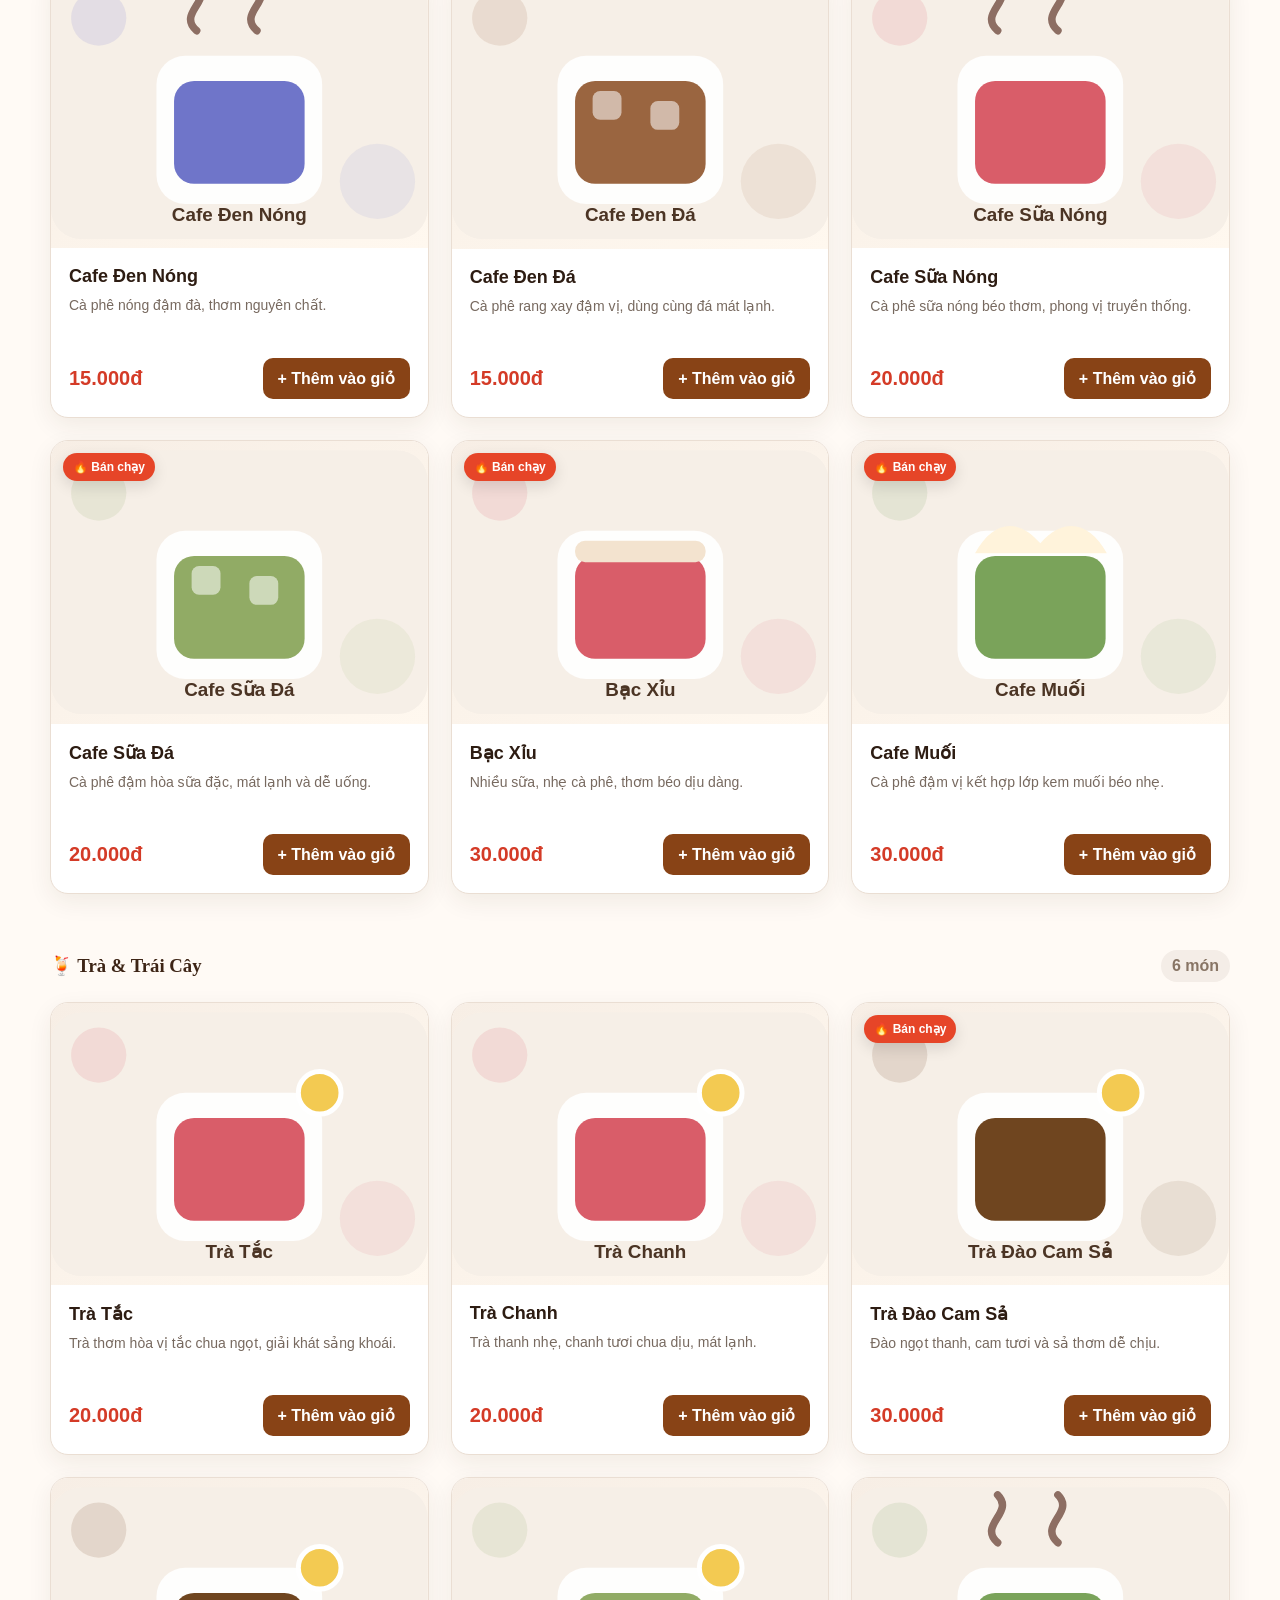
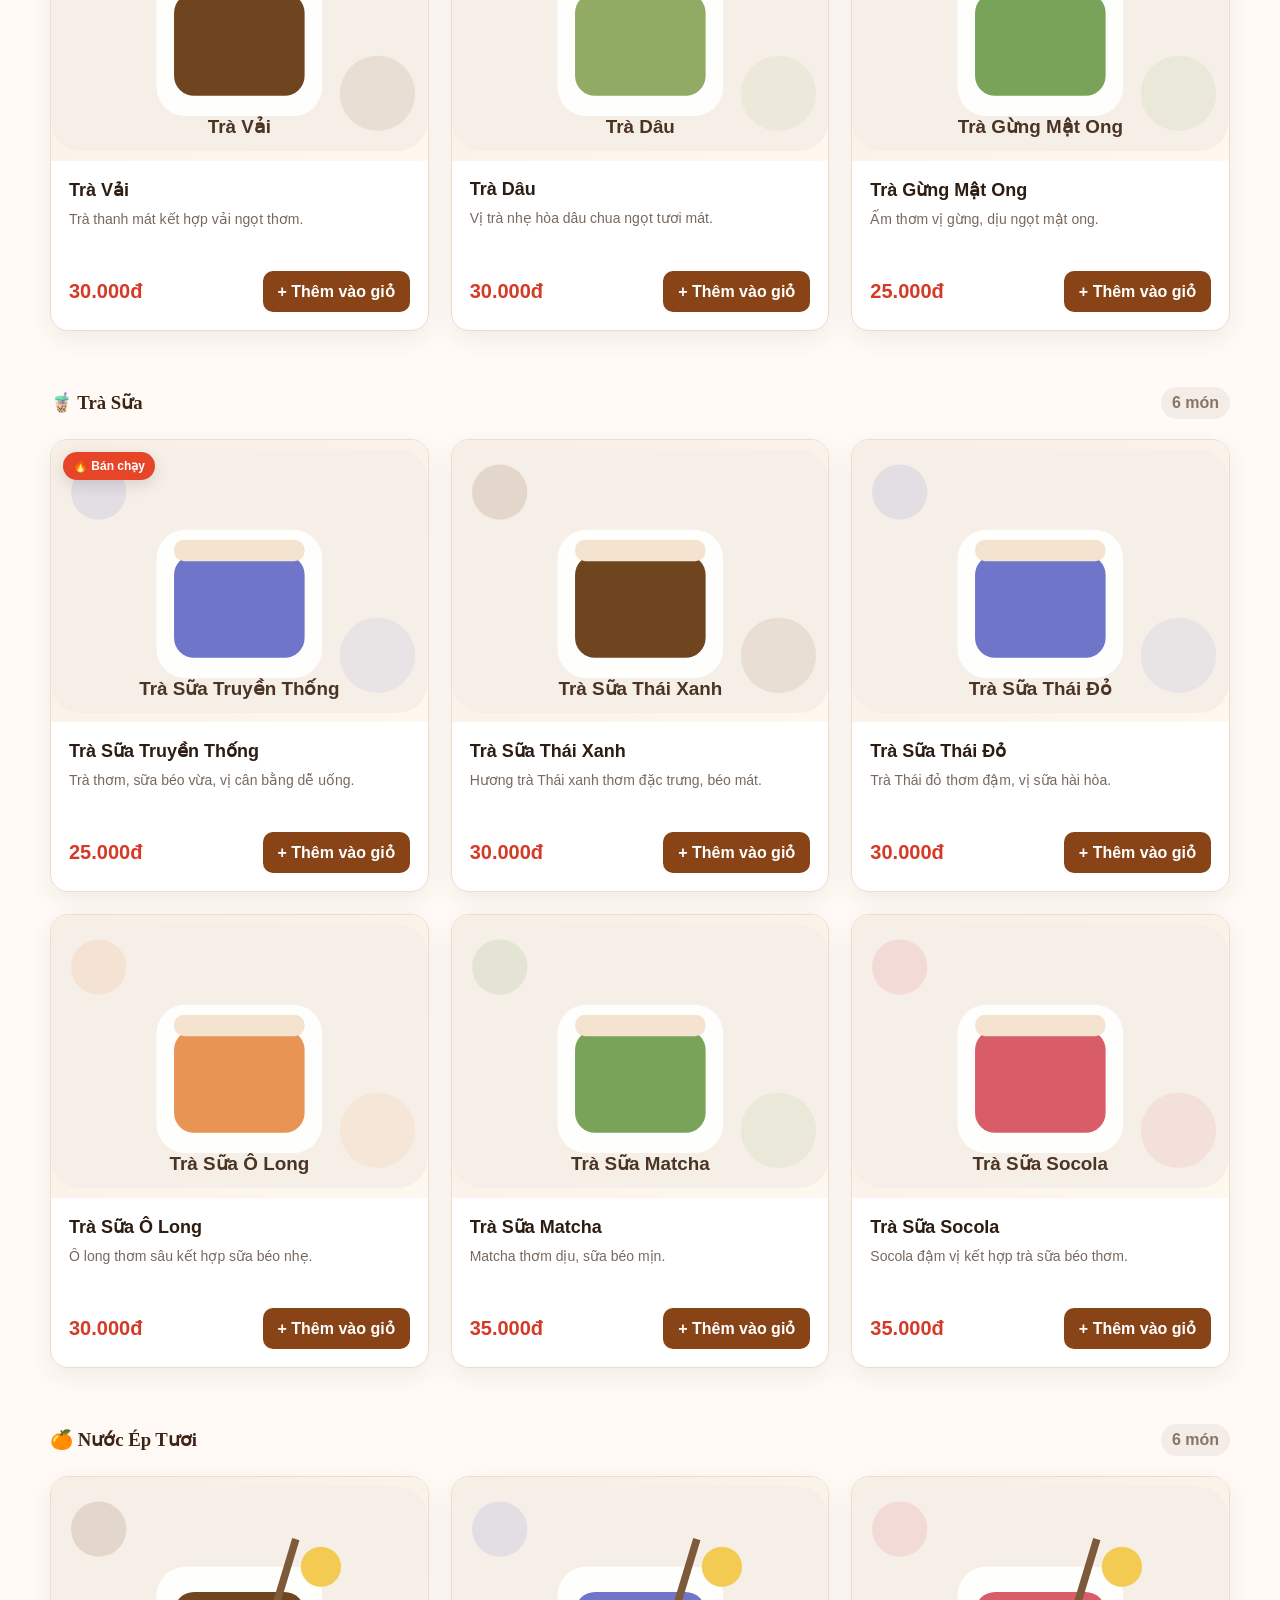
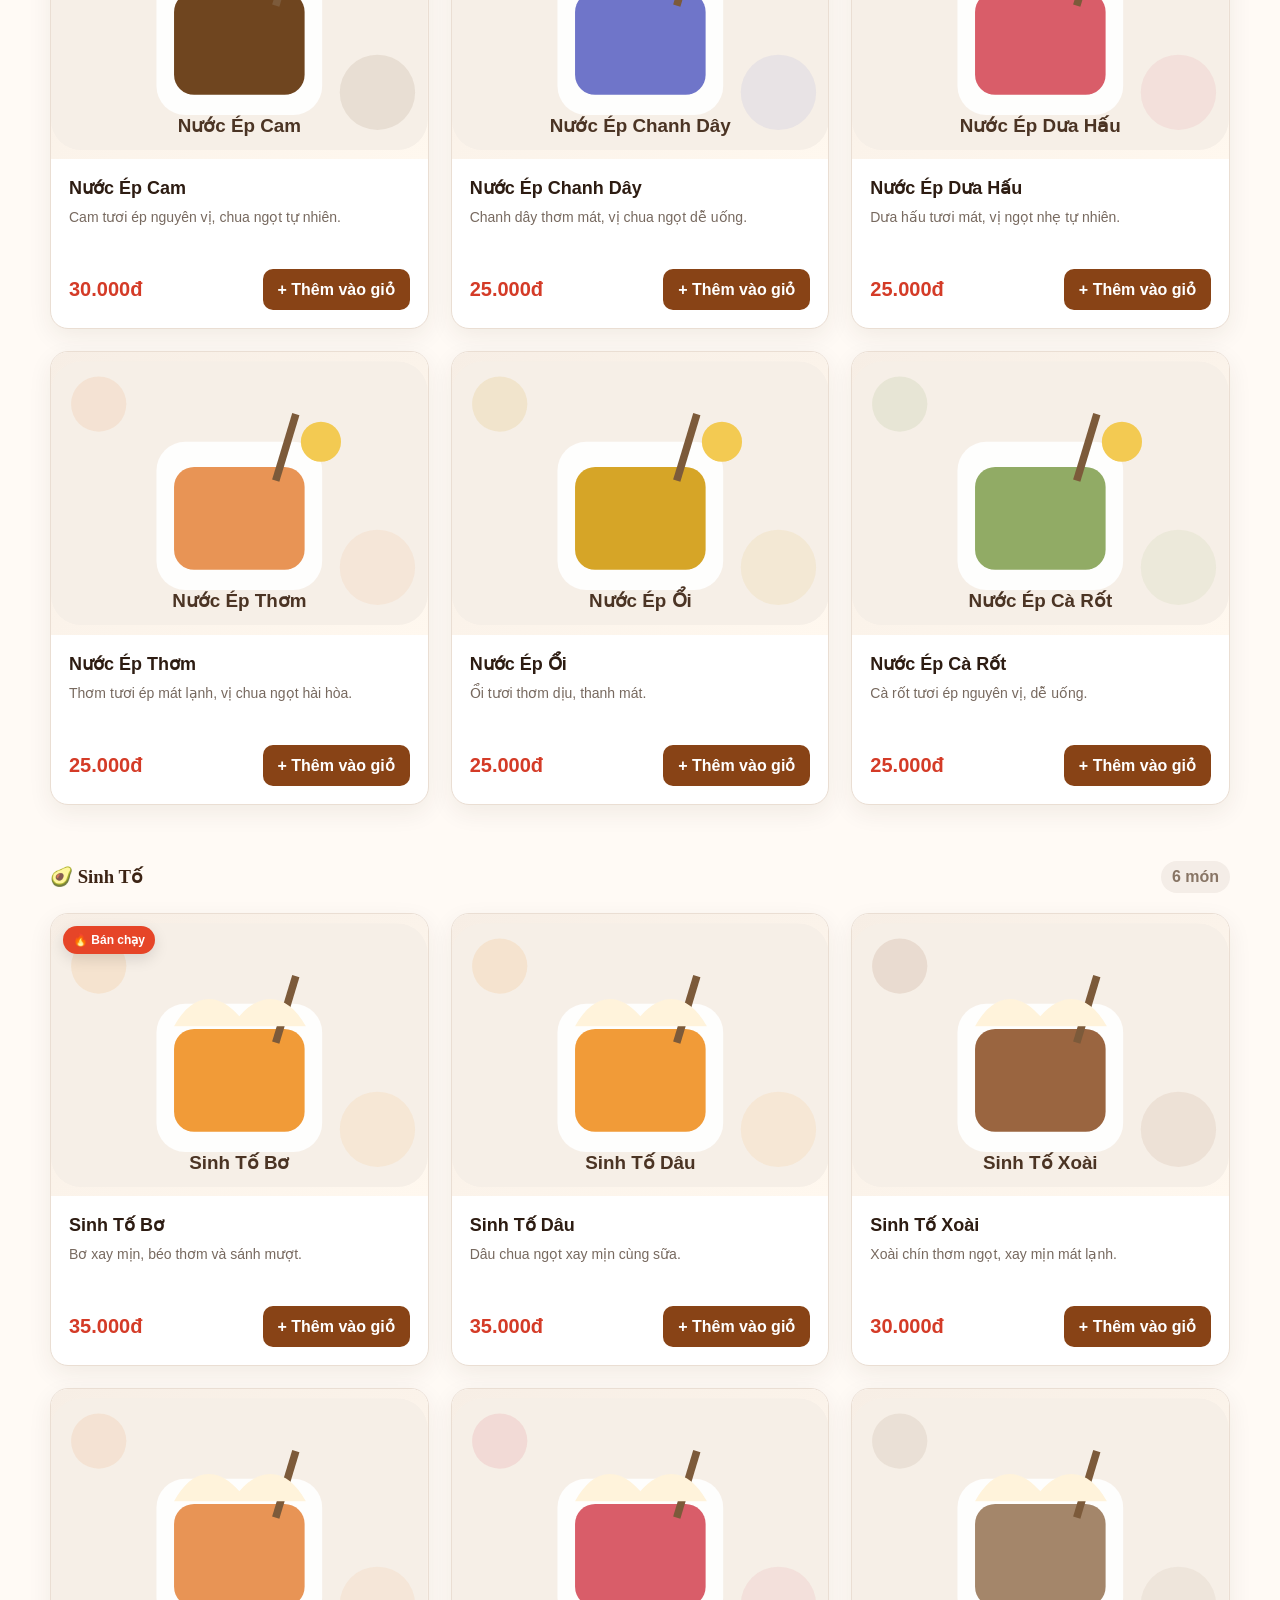
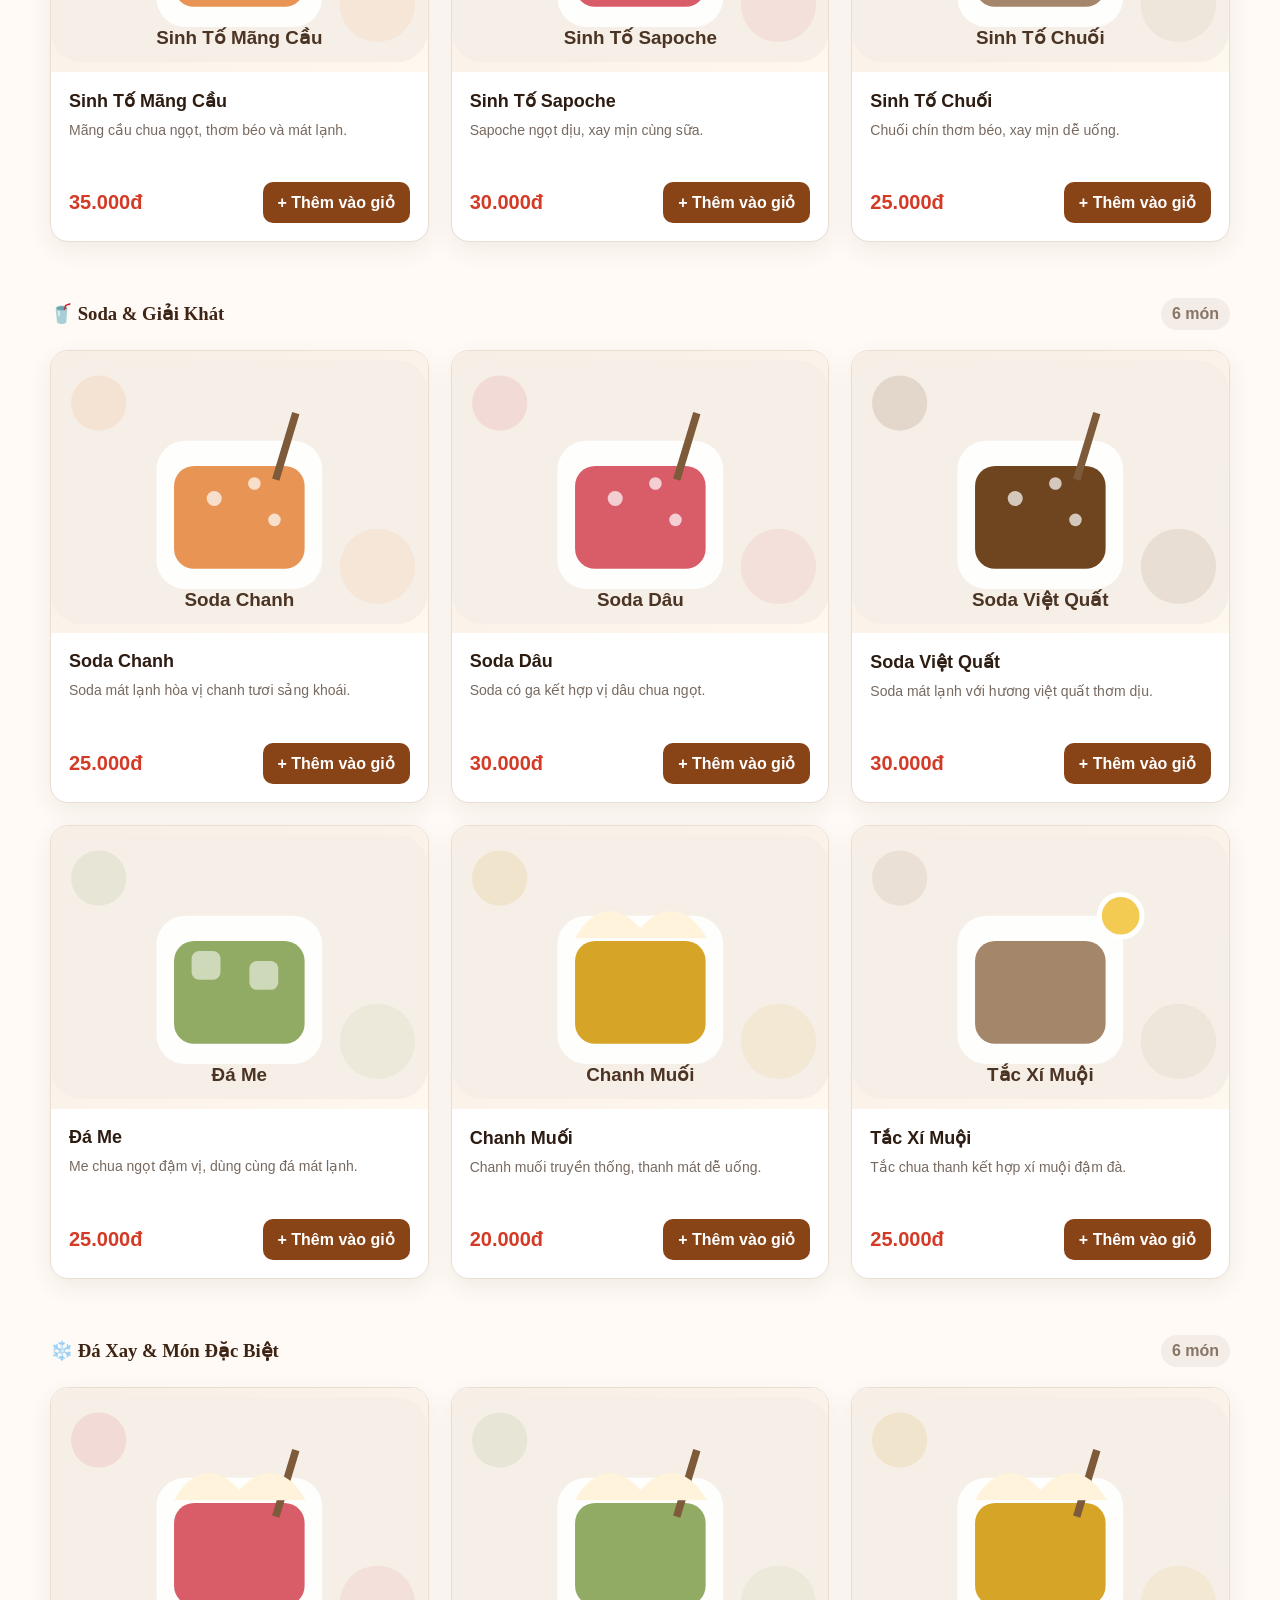
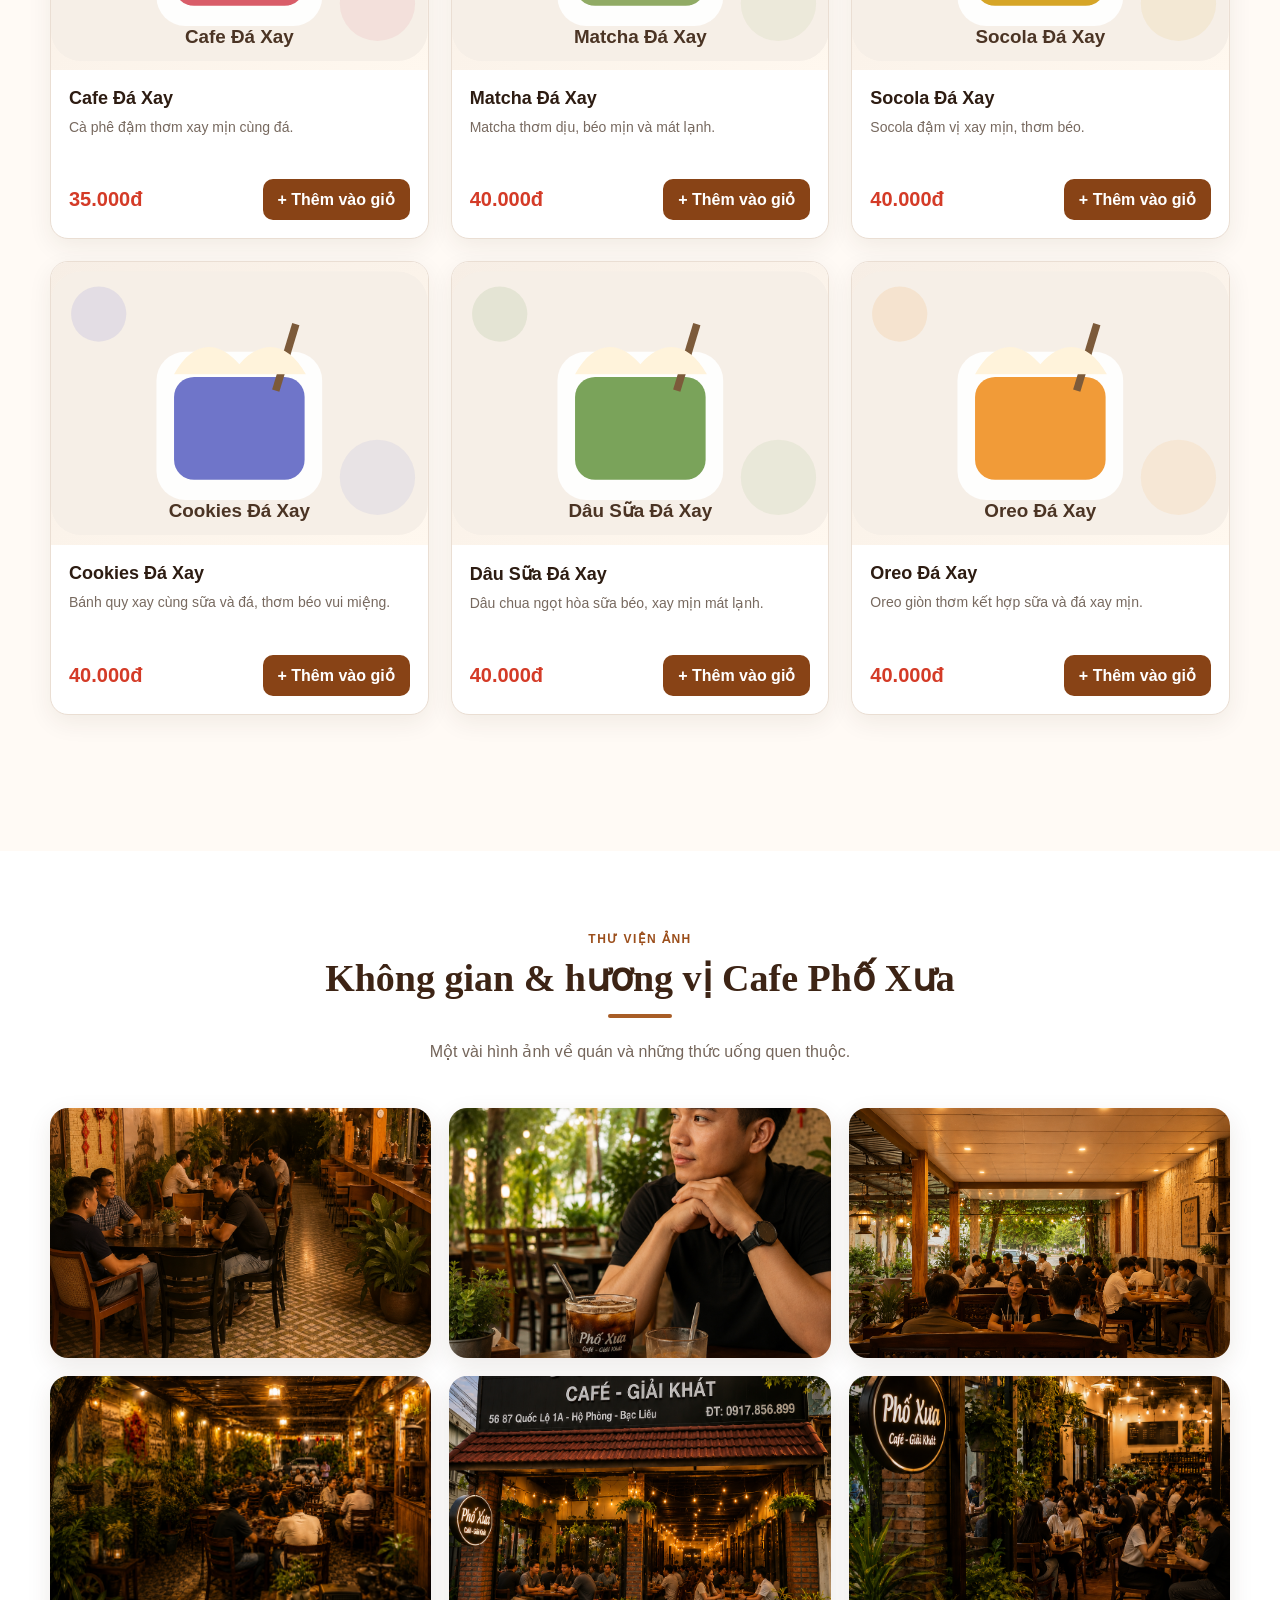
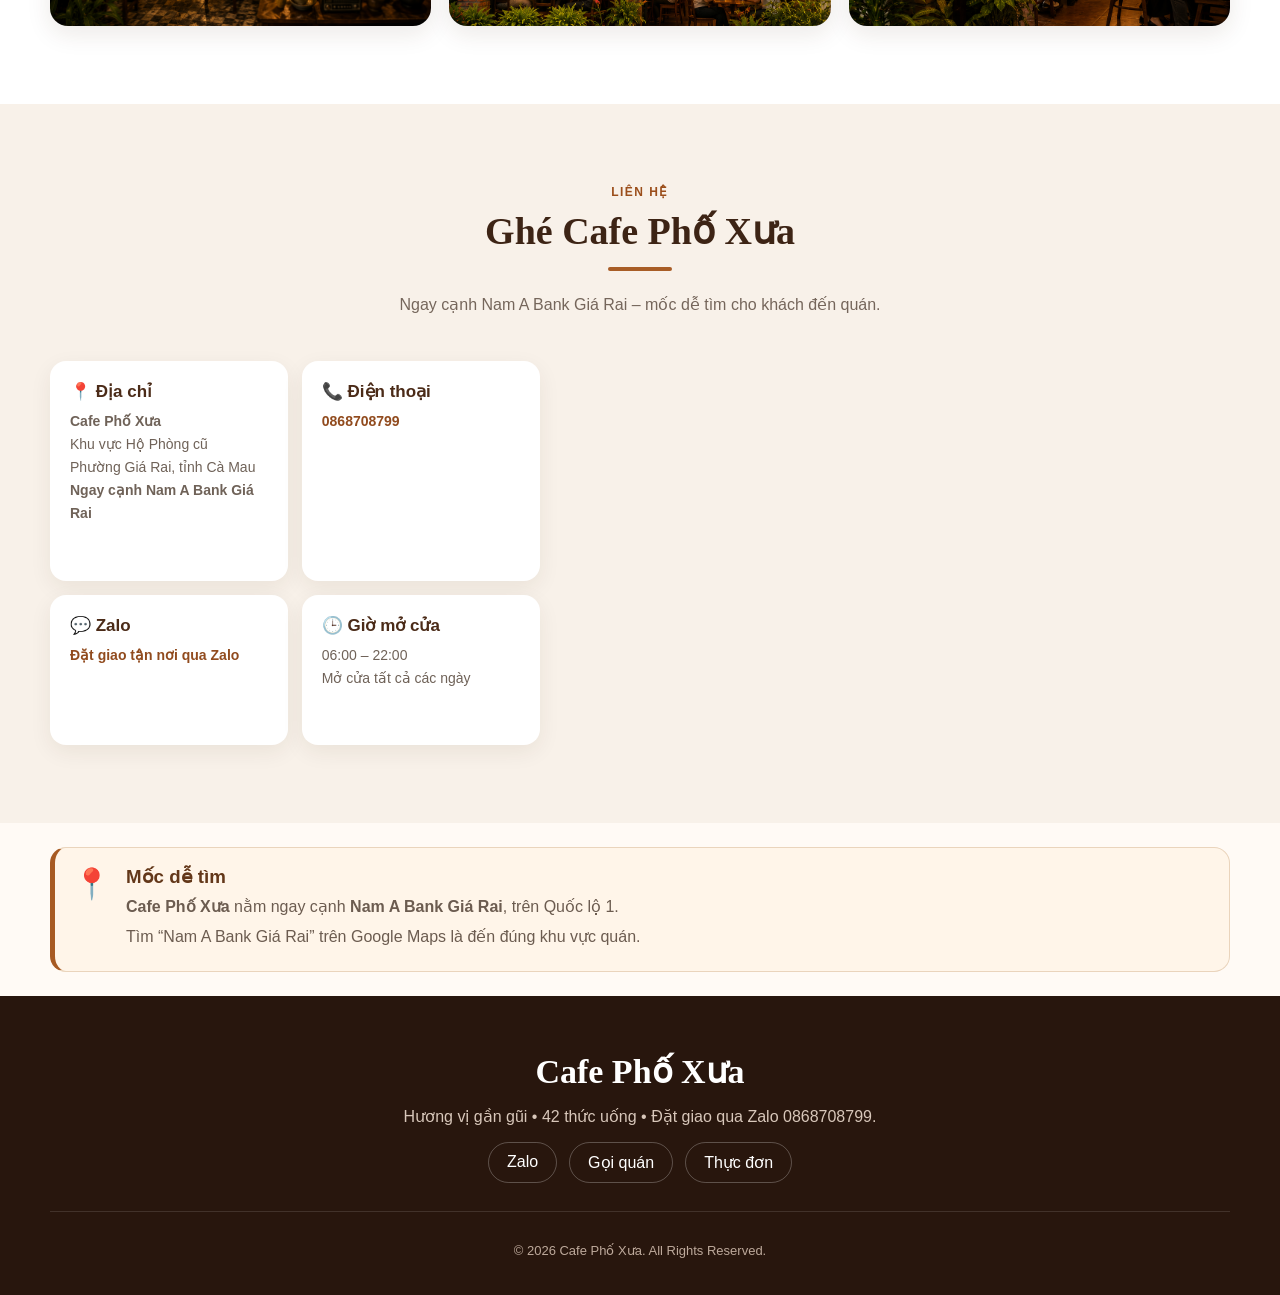
==== commit d1dd7cd0: "feat: finish production metadata and accessibility" ====
--- a/index.html
+++ b/index.html
@@ -7,7 +7,13 @@
 <meta name="description" content="Cafe Phố Xưa tại khu vực Hộ Phòng cũ, phường Giá Rai, tỉnh Cà Mau. 42 món cà phê, trà, trà sữa, nước ép, sinh tố và đá xay. Đặt giao tận nơi qua Zalo 0868708799.">
 <meta name="robots" content="index,follow,max-image-preview:large">
 <meta name="theme-color" content="#6f451f">
+<meta name="application-name" content="Cafe Phố Xưa">
+<meta name="apple-mobile-web-app-capable" content="yes">
+<meta name="apple-mobile-web-app-status-bar-style" content="default">
+<meta name="apple-mobile-web-app-title" content="Cafe Phố Xưa">
 <link rel="canonical" href="https://khaingoanminh-max.github.io/CafePhoXua-V8-Stable/">
+<link rel="icon" href="favicon.svg" type="image/svg+xml">
+<link rel="manifest" href="manifest.webmanifest">
 <meta property="og:locale" content="vi_VN">
 <meta property="og:type" content="website">
 <meta property="og:site_name" content="Cafe Phố Xưa">
@@ -26,9 +32,11 @@
 </script>
 </head>
 <body>
-<header id="home"><div class="container"><div class="logo"><h1>Cafe Phố Xưa</h1></div><nav><ul><li><a href="#home">Trang chủ</a></li><li><a href="#about">Giới thiệu</a></li><li><a href="#menu">Thực đơn</a></li><li><a href="#gallery">Không gian</a></li><li><a href="#contact">Liên hệ</a></li></ul></nav><div class="cart" id="cart-icon" role="button" tabindex="0" aria-label="Mở giỏ hàng">🛒 <span id="cart-count">0</span></div></div></header>
+<a class="skip-link" href="#main-content">Bỏ qua đến nội dung chính</a>
+<header id="home"><div class="container"><div class="logo"><h1>Cafe Phố Xưa</h1></div><nav aria-label="Điều hướng chính"><ul><li><a href="#home">Trang chủ</a></li><li><a href="#about">Giới thiệu</a></li><li><a href="#menu">Thực đơn</a></li><li><a href="#gallery">Không gian</a></li><li><a href="#contact">Liên hệ</a></li></ul></nav><div class="cart" id="cart-icon" role="button" tabindex="0" aria-label="Mở giỏ hàng" aria-controls="cart-popup">🛒 <span id="cart-count" aria-live="polite">0</span></div></div></header>
 
-<section class="hero" id="hero"><div class="hero-overlay"></div><div class="container hero-container"><div class="hero-content"><div class="hero-badge">☕ Cà phê • Trà • Sinh tố • Đá xay</div><h2>Cafe Phố Xưa</h2><p>Không gian xưa – Cà phê thật.<br>42 thức uống cho mọi lứa tuổi, phục vụ tận tâm mỗi ngày.</p><div class="hero-buttons"><a href="#menu" class="btn btn-primary">☕ Xem thực đơn</a><a href="https://zalo.me/0868708799" target="_blank" rel="noopener" class="btn btn-outline">💬 Đặt giao tận nơi – Zalo 0868708799</a></div></div><div class="hero-image"><img src="images/coffee-01.webp" alt="Cafe Phố Xưa tại Giá Rai" width="800" height="600" fetchpriority="high"></div></div><div class="scroll-down"><a href="#about" aria-label="Xem giới thiệu">↓</a></div></section>
+<main id="main-content">
+<section class="hero" id="hero"><div class="hero-overlay"></div><div class="container hero-container"><div class="hero-content"><div class="hero-badge">☕ Cà phê • Trà • Sinh tố • Đá xay</div><h2>Cafe Phố Xưa</h2><p>Không gian xưa – Cà phê thật.<br>42 thức uống cho mọi lứa tuổi, phục vụ tận tâm mỗi ngày.</p><div class="hero-buttons"><a href="#menu" class="btn btn-primary">☕ Xem thực đơn</a><a href="https://zalo.me/0868708799" target="_blank" rel="noopener noreferrer" class="btn btn-outline">💬 Đặt giao tận nơi – Zalo 0868708799</a></div></div><div class="hero-image"><img src="images/coffee-01.webp" alt="Cafe Phố Xưa tại Giá Rai" width="800" height="600" fetchpriority="high"></div></div><div class="scroll-down"><a href="#about" aria-label="Xem giới thiệu">↓</a></div></section>
 
 <section class="about" id="about"><div class="container about-container"><div class="about-image"><img src="images/coffee-06.webp" alt="Không gian Cafe Phố Xưa" loading="lazy"></div><div class="about-content"><span class="section-tag">Về chúng tôi</span><h2>Không gian gần gũi, thức uống đa dạng</h2><div class="line"></div><p>Cafe Phố Xưa phục vụ cà phê truyền thống, trà, trà sữa, nước ép, sinh tố và các món đá xay. Quán nằm tại khu vực Hộ Phòng cũ, phường Giá Rai, tỉnh Cà Mau, ngay cạnh Nam A Bank Giá Rai.</p><ul><li>✔ Cà phê rang xay</li><li>✔ 42 món thức uống</li><li>✔ Wifi tốc độ cao</li><li>✔ Nhận đặt giao qua Zalo</li></ul><a href="#menu" class="btn-primary">Xem thực đơn</a></div></div></section>
 
@@ -36,18 +44,19 @@
 
 <section class="gallery" id="gallery"><div class="container"><div class="section-header"><span class="section-tag">Thư viện ảnh</span><h2>Không gian & hương vị Cafe Phố Xưa</h2><div class="line"></div><p>Một vài hình ảnh về quán và những thức uống quen thuộc.</p></div><div class="gallery-grid"><div class="gallery-item"><img src="images/coffee-07.webp" alt="Không gian Cafe Phố Xưa" loading="lazy"></div><div class="gallery-item"><img src="images/coffee-08.webp" alt="Cafe đen đá" loading="lazy"></div><div class="gallery-item"><img src="images/coffee-09.webp" alt="Cafe sữa đá" loading="lazy"></div><div class="gallery-item"><img src="images/coffee-02.webp" alt="Thức uống Cafe Phố Xưa" loading="lazy"></div><div class="gallery-item"><img src="images/coffee-03.webp" alt="Trà tại Cafe Phố Xưa" loading="lazy"></div><div class="gallery-item"><img src="images/coffee-04.webp" alt="Thức uống giải khát" loading="lazy"></div></div></div></section>
 
-<section class="contact" id="contact"><div class="container"><div class="section-header"><span class="section-tag">Liên hệ</span><h2>Ghé Cafe Phố Xưa</h2><div class="line"></div><p>Ngay cạnh Nam A Bank Giá Rai – mốc dễ tìm cho khách đến quán.</p></div><div class="contact-wrapper"><div class="contact-info"><div class="contact-item"><h3>📍 Địa chỉ</h3><p><strong>Cafe Phố Xưa</strong><br>Khu vực Hộ Phòng cũ<br>Phường Giá Rai, tỉnh Cà Mau<br><strong>Ngay cạnh Nam A Bank Giá Rai</strong></p></div><div class="contact-item"><h3>📞 Điện thoại</h3><p><a href="tel:0868708799">0868708799</a></p></div><div class="contact-item"><h3>💬 Zalo</h3><p><a href="https://zalo.me/0868708799" target="_blank" rel="noopener">Đặt giao tận nơi qua Zalo</a></p></div><div class="contact-item"><h3>🕒 Giờ mở cửa</h3><p>06:00 – 22:00<br>Mở cửa tất cả các ngày</p></div></div><div class="contact-map"><iframe title="Bản đồ Cafe Phố Xưa cạnh Nam A Bank Giá Rai" src="https://www.google.com/maps/embed?pb=!1m18!1m12!1m3!1d3938.2147399314617!2d105.40630787569245!3d9.225081085887421!2m3!1f0!2f0!3f0!3m2!1i1024!2i768!4f13.1!3m3!1m2!1s0x31a4b2367dd7c79f%3A0x2dee524af6438806!2sNam%20A%20Bank%20Gi%C3%A1%20Rai!5e0!3m2!1svi!2s!4v1783863002044!5m2!1svi!2s" loading="lazy" allowfullscreen></iframe></div></div></div></section>
+<section class="contact" id="contact"><div class="container"><div class="section-header"><span class="section-tag">Liên hệ</span><h2>Ghé Cafe Phố Xưa</h2><div class="line"></div><p>Ngay cạnh Nam A Bank Giá Rai – mốc dễ tìm cho khách đến quán.</p></div><div class="contact-wrapper"><div class="contact-info"><div class="contact-item"><h3>📍 Địa chỉ</h3><p><strong>Cafe Phố Xưa</strong><br>Khu vực Hộ Phòng cũ<br>Phường Giá Rai, tỉnh Cà Mau<br><strong>Ngay cạnh Nam A Bank Giá Rai</strong></p></div><div class="contact-item"><h3>📞 Điện thoại</h3><p><a href="tel:0868708799">0868708799</a></p></div><div class="contact-item"><h3>💬 Zalo</h3><p><a href="https://zalo.me/0868708799" target="_blank" rel="noopener noreferrer">Đặt giao tận nơi qua Zalo</a></p></div><div class="contact-item"><h3>🕒 Giờ mở cửa</h3><p>06:00 – 22:00<br>Mở cửa tất cả các ngày</p></div></div><div class="contact-map"><iframe title="Bản đồ Cafe Phố Xưa cạnh Nam A Bank Giá Rai" src="https://www.google.com/maps/embed?pb=!1m18!1m12!1m3!1d3938.2147399314617!2d105.40630787569245!3d9.225081085887421!2m3!1f0!2f0!3f0!3m2!1i1024!2i768!4f13.1!3m3!1m2!1s0x31a4b2367dd7c79f%3A0x2dee524af6438806!2sNam%20A%20Bank%20Gi%C3%A1%20Rai!5e0!3m2!1svi!2s!4v1783863002044!5m2!1svi!2s" loading="lazy" allowfullscreen></iframe></div></div></div></section>
 
 <div class="location-guide-card"><div class="location-guide-icon">📍</div><div class="location-guide-content"><h3>Mốc dễ tìm</h3><p><strong>Cafe Phố Xưa</strong> nằm ngay cạnh <strong>Nam A Bank Giá Rai</strong>, trên Quốc lộ 1.</p><p>Tìm “Nam A Bank Giá Rai” trên Google Maps là đến đúng khu vực quán.</p></div></div>
+</main>
 
-<footer class="footer"><div class="container"><div class="footer-content"><h2>Cafe Phố Xưa</h2><p>Hương vị gần gũi • 42 thức uống • Đặt giao qua Zalo 0868708799.</p><div class="footer-social"><a href="https://zalo.me/0868708799" target="_blank" rel="noopener">Zalo</a><a href="tel:0868708799">Gọi quán</a><a href="#menu">Thực đơn</a></div></div><div class="footer-bottom"><p>© 2026 Cafe Phố Xưa. All Rights Reserved.</p></div></div></footer>
+<footer class="footer"><div class="container"><div class="footer-content"><h2>Cafe Phố Xưa</h2><p>Hương vị gần gũi • 42 thức uống • Đặt giao qua Zalo 0868708799.</p><div class="footer-social"><a href="https://zalo.me/0868708799" target="_blank" rel="noopener noreferrer">Zalo</a><a href="tel:0868708799">Gọi quán</a><a href="#menu">Thực đơn</a></div></div><div class="footer-bottom"><p>© 2026 Cafe Phố Xưa. All Rights Reserved.</p></div></div></footer>
 
-<div id="cart-popup" class="cart-popup"><div class="cart-box"><h2>🛒 Giỏ hàng</h2><div id="cart-items">Chưa có sản phẩm.</div><hr><h3 id="cart-total">Tổng tiền: 0đ</h3><button id="btnOpenPaymentPopup" type="button">🛒 Thanh toán</button><button id="close-cart" type="button">Đóng</button></div></div>
+<div id="cart-popup" class="cart-popup" aria-hidden="true"><div class="cart-box" role="dialog" aria-modal="true" aria-labelledby="cart-title"><h2 id="cart-title">🛒 Giỏ hàng</h2><div id="cart-items">Chưa có sản phẩm.</div><hr><h3 id="cart-total">Tổng tiền: 0đ</h3><button id="btnOpenPaymentPopup" type="button">🛒 Thanh toán</button><button id="close-cart" type="button">Đóng</button></div></div>
 <a href="tel:0868708799" class="floating-call" aria-label="Gọi Cafe Phố Xưa">📞</a>
 
-<div id="paymentOverlay"><div id="paymentPopup"><div class="payment-header"><h2>Thanh toán đơn hàng</h2><button id="closePaymentPopup" type="button" aria-label="Đóng">✕</button></div><div class="payment-body"><div class="payment-group"><label for="customerName">Họ và tên</label><input id="customerName" type="text" autocomplete="name" placeholder="Nhập họ và tên"></div><div class="payment-group"><label for="customerPhone">Số điện thoại</label><input id="customerPhone" type="tel" inputmode="tel" autocomplete="tel" placeholder="Nhập số điện thoại"></div><div class="payment-group"><label for="customerAddress">Địa chỉ giao hàng</label><textarea id="customerAddress" rows="3" autocomplete="street-address" placeholder="Nhập địa chỉ giao hàng"></textarea></div><div class="payment-group"><label for="customerNote">Ghi chú</label><textarea id="customerNote" rows="3" placeholder="Ví dụ: ít đá, ít đường..."></textarea></div><div class="payment-summary"><h3>Đơn hàng</h3><div id="paymentOrderList"></div></div><div class="payment-total"><span>Tổng thanh toán</span><strong id="paymentTotalPrice">0đ</strong></div></div><div class="payment-footer"><button id="btnSendZaloOrder" type="button">Gửi đơn qua Zalo</button><button id="btnContinueShopping" type="button">Tiếp tục mua hàng</button></div></div></div>
+<div id="paymentOverlay" aria-hidden="true"><div id="paymentPopup" role="dialog" aria-modal="true" aria-labelledby="payment-title"><div class="payment-header"><h2 id="payment-title">Thanh toán đơn hàng</h2><button id="closePaymentPopup" type="button" aria-label="Đóng">✕</button></div><div class="payment-body"><div class="payment-group"><label for="customerName">Họ và tên</label><input id="customerName" type="text" autocomplete="name" placeholder="Nhập họ và tên"></div><div class="payment-group"><label for="customerPhone">Số điện thoại</label><input id="customerPhone" type="tel" inputmode="tel" autocomplete="tel" placeholder="Nhập số điện thoại"></div><div class="payment-group"><label for="customerAddress">Địa chỉ giao hàng</label><textarea id="customerAddress" rows="3" autocomplete="street-address" placeholder="Nhập địa chỉ giao hàng"></textarea></div><div class="payment-group"><label for="customerNote">Ghi chú</label><textarea id="customerNote" rows="3" placeholder="Ví dụ: ít đá, ít đường..."></textarea></div><div class="payment-summary"><h3>Đơn hàng</h3><div id="paymentOrderList"></div></div><div class="payment-total"><span>Tổng thanh toán</span><strong id="paymentTotalPrice">0đ</strong></div></div><div class="payment-footer"><button id="btnSendZaloOrder" type="button">Gửi đơn qua Zalo</button><button id="btnContinueShopping" type="button">Tiếp tục mua hàng</button></div></div></div>
 
-<div id="successOverlay"><div id="successPopup"><div class="success-icon">🎉</div><h2>Đơn hàng đã được tạo</h2><p>Vui lòng nhấn <strong>Gửi</strong> trong Zalo để hoàn tất việc đặt hàng.</p><p>Cảm ơn Quý khách đã lựa chọn <strong>Cafe Phố Xưa</strong>.</p><button id="btnSuccessDone" type="button">Hoàn tất</button></div></div>
+<div id="successOverlay" aria-hidden="true"><div id="successPopup" role="dialog" aria-modal="true" aria-labelledby="success-title"><div class="success-icon" aria-hidden="true">🎉</div><h2 id="success-title">Đơn hàng đã được tạo</h2><p>Vui lòng nhấn <strong>Gửi</strong> trong Zalo để hoàn tất việc đặt hàng.</p><p>Cảm ơn Quý khách đã lựa chọn <strong>Cafe Phố Xưa</strong>.</p><button id="btnSuccessDone" type="button">Hoàn tất</button></div></div>
 
 <script src="CafePhoXua.Core.js"></script>
 <script src="CafePhoXua.Render.js"></script>
@@ -57,4 +66,4 @@
 <script src="CafePhoXua.Checkout.js"></script>
 <script src="script.js"></script>
 </body>
-</html>+</html>
--- a/style.css
+++ b/style.css
@@ -1,1319 +1,3 @@
-/* =====================================
-            ABOUT SECTION
-===================================== */
-
-.about{
-    padding:100px 0;
-    background:#ffffff;
-}
-
-.about-container{
-    display:grid;
-    grid-template-columns:1fr 1fr;
-    gap:60px;
-    align-items:center;
-}
-
-.about-image img{
-    width:100%;
-    display:block;
-    border-radius:20px;
-    box-shadow:0 20px 40px rgba(0,0,0,.15);
-}
-
-.section-tag{
-    display:inline-block;
-    color:#a66b2d;
-    font-size:14px;
-    font-weight:600;
-    text-transform:uppercase;
-    letter-spacing:2px;
-    margin-bottom:12px;
-}
-
-.about-content h2{
-    font-size:42px;
-    color:#222;
-    margin:0 0 15px;
-}
-
-.line{
-    width:80px;
-    height:4px;
-    background:#c08b3d;
-    border-radius:50px;
-    margin-bottom:25px;
-}
-
-.about-content p{
-    color:#666;
-    line-height:1.8;
-    margin-bottom:30px;
-}
-
-.about-content ul{
-    list-style:none;
-    padding:0;
-    margin:0 0 35px;
-}
-
-.about-content ul li{
-    margin:12px 0;
-    font-size:17px;
-    color:#333;
-}
-
-@media (max-width:992px){
-
-    .about-container{
-        grid-template-columns:1fr;
-    }
-
-    .about-content{
-        text-align:center;
-    }
-
-    .line{
-        margin:20px auto;
-    }
-
-}
-/* =====================================
-            MENU PREVIEW
-===================================== */
-
-.menu-preview{
-    padding:100px 0;
-    background:#f8f8f8;
-}
-
-.section-header{
-    text-align:center;
-    margin-bottom:60px;
-}
-
-.section-header p{
-    color:#666;
-    max-width:600px;
-    margin:20px auto 0;
-    line-height:1.8;
-}
-
-.menu-grid{
-    display:grid;
-    grid-template-columns:repeat(4,1fr);
-    gap:30px;
-}
-
-.menu-card{
-    background:#fff;
-    border-radius:18px;
-    overflow:hidden;
-    box-shadow:0 10px 25px rgba(0,0,0,.08);
-    transition:.3s;
-    text-align:center;
-}
-
-.menu-card:hover{
-    transform:translateY(-8px);
-    box-shadow:0 20px 40px rgba(0,0,0,.15);
-}
-
-.menu-card img{
-    width:100%;
-    height:220px;
-    object-fit:cover;
-    display:block;
-}
-
-.menu-card h3{
-    margin:20px 0 10px;
-    font-size:22px;
-    color:#222;
-}
-
-.menu-card p{
-    color:#666;
-    padding:0 20px;
-    line-height:1.6;
-}
-
-.price{
-    display:inline-block;
-    margin:20px 0 25px;
-    color:#a66b2d;
-    font-size:20px;
-    font-weight:bold;
-}
-
-@media (max-width:992px){
-
-    .menu-grid{
-        grid-template-columns:repeat(2,1fr);
-    }
-
-}
-
-@media (max-width:768px){
-
-    .menu-grid{
-        grid-template-columns:1fr;
-    }
-
-}
-/* ===================================
-            GALLERY
-=================================== */
-
-.gallery{
-    padding:100px 0;
-    background:#ffffff;
-}
-
-.gallery-grid{
-    display:grid;
-    grid-template-columns:repeat(3,1fr);
-    gap:25px;
-}
-
-.gallery-item{
-    overflow:hidden;
-    border-radius:18px;
-    box-shadow:0 10px 25px rgba(0,0,0,.10);
-    cursor:pointer;
-    transition:.35s;
-}
-
-.gallery-item:hover{
-    transform:translateY(-8px);
-    box-shadow:0 20px 45px rgba(0,0,0,.18);
-}
-
-.gallery-item img{
-    width:100%;
-    height:280px;
-    object-fit:cover;
-    display:block;
-    transition:.45s;
-}
-
-.gallery-item:hover img{
-    transform:scale(1.08);
-}
-
-@media (max-width:992px){
-
-    .gallery-grid{
-        grid-template-columns:repeat(2,1fr);
-    }
-
-}
-
-@media (max-width:768px){
-
-    .gallery-grid{
-        grid-template-columns:1fr;
-    }
-
-    .gallery-item img{
-        height:240px;
-    }
-
-}
-/* =====================================
-               CONTACT
-===================================== */
-
-.contact{
-    padding:100px 0;
-    background:#f8f8f8;
-}
-
-.contact-wrapper{
-    display:grid;
-    grid-template-columns:1fr 1.5fr;
-    gap:40px;
-    align-items:start;
-}
-
-.contact-info{
-    display:flex;
-    flex-direction:column;
-    gap:25px;
-}
-
-.contact-item{
-    background:#fff;
-    padding:25px;
-    border-radius:18px;
-    box-shadow:0 10px 25px rgba(0,0,0,.08);
-    transition:.3s;
-}
-
-.contact-item:hover{
-    transform:translateY(-6px);
-     border-left:5px solid #c08b3d;       
-    box-shadow:0 18px 40px rgba(0,0,0,.15);
-}
-
-.contact-item h3{
-    margin-bottom:12px;
-    color:#222;
-    font-size:20px;
-}
-
-.contact-item p{
-    color:#666;
-    line-height:1.8;
-}
-
-.contact-map iframe{
-    width:100%;
-    height:100%;
-    min-height:420px;
-    border:none;
-    border-radius:18px;
-    box-shadow:0 10px 25px rgba(0,0,0,.08);
-}
-
-@media (max-width:992px){
-
-    .contact-wrapper{
-        grid-template-columns:1fr;
-    }
-
-    .contact-map iframe{
-        min-height:350px;
-    }
-
-}
-
-@media (max-width:768px){
-
-    .contact{
-        padding:70px 0;
-    }
-
-    .contact-item{
-        padding:20px;
-    }
-
-    .contact-map iframe{
-        min-height:300px;
-    }
-
-}
-/* =====================================
-               FOOTER
-===================================== */
-
-.footer{
-    background:#222;
-    color:#fff;
-    padding:70px 0 30px;
-}
-
-.footer-content{
-    text-align:center;
-    max-width:700px;
-    margin:0 auto;
-}
-
-.footer-content h2{
-    font-size:34px;
-    margin-bottom:20px;
-}
-
-.footer-content p{
-    color:#ccc;
-    line-height:1.8;
-    margin-bottom:30px;
-}
-
-.footer-social{
-    display:flex;
-    justify-content:center;
-    gap:20px;
-    flex-wrap:wrap;
-    margin-bottom:40px;
-}
-
-.footer-social a{
-    color:#fff;
-    text-decoration:none;
-    padding:12px 22px;
-    border:1px solid rgba(255,255,255,.25);
-    border-radius:50px;
-    transition:.3s;
-}
-
-.footer-social a:hover{
-    background:#a66b2d;
-    border-color:#a66b2d;
-}
-
-.footer-bottom{
-    border-top:1px solid rgba(255,255,255,.15);
-    padding-top:25px;
-    text-align:center;
-}
-
-.footer-bottom p{
-    color:#aaa;
-    font-size:14px;
-}
-
-@media (max-width:768px){
-
-    .footer{
-        padding:60px 0 25px;
-    }
-
-    .footer-content h2{
-        font-size:28px;
-    }
-
-    .footer-social{
-        gap:12px;
-    }
-
-    .footer-social a{
-        padding:10px 18px;
-        font-size:14px;
-    }
-
-}
-/* =====================================
-        FLOATING CALL BUTTON
-===================================== */
-
-.floating-call{
-
-    position:fixed;
-
-    right:25px;
-
-    bottom:25px;
-
-    width:62px;
-
-    height:62px;
-
-    background:#25d366;
-
-    color:#fff;
-
-    border-radius:50%;
-
-    display:flex;
-
-    justify-content:center;
-
-    align-items:center;
-
-    text-decoration:none;
-
-    font-size:30px;
-
-    box-shadow:0 10px 25px rgba(0,0,0,.25);
-
-    transition:.3s;
-
-    z-index:9999;
-
-}
-
-.floating-call:hover{
-
-    transform:translateY(-5px) scale(1.08);
-
-    box-shadow:0 18px 35px rgba(0,0,0,.35);
-
-}
-
-@media(max-width:768px){
-
-    .floating-call{
-
-        width:56px;
-
-        height:56px;
-
-        font-size:28px;
-
-        right:18px;
-
-        bottom:18px;
-
-    }
-
-}
-.contact-item a{
-
-    color:#a66b2d;
-
-    text-decoration:none;
-
-    font-weight:700;
-
-    transition:.3s;
-
-}
-
-.contact-item a:hover{
-
-    color:#d89a3c;
-
-}
-
-.contact-item strong{
-
-    color:#222;
-
-}
-/* ===============================
-      MENU ORDER BUTTON
-================================ */
-
-.menu-order-btn{
-
-    display:inline-block;
-
-    margin-bottom:25px;
-
-    padding:12px 28px;
-
-    background:#a66b2d;
-
-    color:#fff;
-
-    border-radius:40px;
-
-    text-decoration:none;
-
-    font-weight:700;
-
-    transition:.3s;
-
-}
-
-.menu-order-btn:hover{
-
-    background:#8b5a24;
-
-    transform:translateY(-3px);
-
-    box-shadow:0 12px 25px rgba(0,0,0,.18);
-
-}
-/* ==========================
-   CART POPUP
-========================== */
-
-.cart-popup{
-    display:none;
-    position:fixed;
-    top:0;
-    left:0;
-    width:100%;
-    height:100%;
-    background:rgba(0,0,0,.55);
-    justify-content:center;
-    align-items:center;
-    z-index:9999;
-}
-
-.cart-box{
-    width:420px;
-    max-width:90%;
-    background:#fff;
-    border-radius:16px;
-    padding:25px;
-    box-shadow:0 10px 30px rgba(0,0,0,.25);
-}
-
-.cart-box h2{
-    margin-bottom:20px;
-            
-}
-
-#cart-items{
-    min-height:120px;
-    max-height:300px;
-    overflow-y:auto;
-}
-
-#close-cart{
-    background:#8b5a2b;
-    color:#fff;
-    border:none;
-    padding:12px 22px;
-    border-radius:10px;
-    cursor:pointer;
-}
-
-#close-cart:hover{
-    background:#6e431d;
-}
-
-.cart{
-    cursor:pointer;
-}
-/* ==================================================
-   Cafe Phố Xưa
-   Version : 3.0.4A
-   Block   : 02
-   Chức năng : CSS Popup Thanh toán
-   Ghi chú :
-   - Chỉ chứa CSS.
-   - Dán nguyên Block này ở cuối file CSS.
-   - Không chỉnh sửa các Block CSS cũ.
-================================================== */
-
-
-/* ===========================================
-   Overlay
-=========================================== */
-
-#paymentOverlay{
-
-    position:fixed;
-
-    top:0;
-    left:0;
-
-    width:100%;
-    height:100%;
-
-    display:none;
-
-    justify-content:center;
-    align-items:center;
-
-    background:rgba(0,0,0,.55);
-
-    z-index:99999;
-
-    padding:20px;
-
-    box-sizing:border-box;
-
-}
-
-
-/* ===========================================
-   Popup
-=========================================== */
-
-#paymentPopup{
-
-    width:520px;
-
-    max-width:100%;
-
-    max-height:90vh;
-
-    overflow-y:auto;
-
-    background:#ffffff;
-
-    border-radius:20px;
-
-    box-shadow:
-        0 20px 60px rgba(0,0,0,.25);
-
-    animation:paymentPopupFade .25s ease;
-
-}
-
-
-/* ===========================================
-   Animation
-=========================================== */
-
-@keyframes paymentPopupFade{
-
-    from{
-
-        opacity:0;
-
-        transform:translateY(20px) scale(.98);
-
-    }
-
-    to{
-
-        opacity:1;
-
-        transform:translateY(0) scale(1);
-
-    }
-
-}
-
-
-/* ===========================================
-   Header
-=========================================== */
-
-.payment-header{
-
-    display:flex;
-
-    justify-content:space-between;
-
-    align-items:center;
-
-    padding:20px 24px;
-
-    border-bottom:1px solid #ececec;
-
-}
-
-
-.payment-header h2{
-
-    margin:0;
-
-    font-size:24px;
-
-    color:#4b2e2b;
-
-    font-weight:700;
-
-}
-
-
-/* ===========================================
-   Close Button
-=========================================== */
-
-#closePaymentPopup{
-
-    width:40px;
-
-    height:40px;
-
-    border:none;
-
-    border-radius:50%;
-
-    cursor:pointer;
-
-    font-size:20px;
-
-    background:#f3f3f3;
-
-    transition:.25s;
-
-}
-
-
-#closePaymentPopup:hover{
-
-    background:#e3e3e3;
-
-}
-
-
-/* ===========================================
-   Body
-=========================================== */
-
-.payment-body{
-
-    padding:24px;
-
-}
-
-
-/* ===========================================
-   Group
-=========================================== */
-
-.payment-group{
-
-    margin-bottom:18px;
-
-}
-
-
-.payment-group label{
-
-    display:block;
-
-    margin-bottom:8px;
-
-    font-weight:600;
-
-    color:#444;
-
-}
-
-
-/* ===========================================
-   Input
-=========================================== */
-
-.payment-group input{
-
-    width:100%;
-
-    height:48px;
-
-    padding:0 14px;
-
-    border:1px solid #d9d9d9;
-
-    border-radius:10px;
-
-    font-size:15px;
-
-    outline:none;
-
-    box-sizing:border-box;
-
-    transition:.25s;
-
-}
-
-
-.payment-group input:focus{
-
-    border-color:#8b5e3c;
-
-    box-shadow:0 0 0 3px rgba(139,94,60,.12);
-
-}
-
-
-/* ===========================================
-   Textarea
-=========================================== */
-
-.payment-group textarea{
-
-    width:100%;
-
-    min-height:90px;
-
-    padding:12px 14px;
-
-    border:1px solid #d9d9d9;
-
-    border-radius:10px;
-
-    resize:vertical;
-
-    font-size:15px;
-
-    outline:none;
-
-    box-sizing:border-box;
-
-    transition:.25s;
-
-}
-
-
-.payment-group textarea:focus{
-
-    border-color:#8b5e3c;
-
-    box-shadow:0 0 0 3px rgba(139,94,60,.12);
-
-}
-
-
-/* ===========================================
-   Order Summary
-=========================================== */
-
-.payment-summary{
-
-    background:#f8f8f8;
-
-    border-radius:12px;
-
-    padding:16px;
-
-    margin-top:24px;
-
-    margin-bottom:18px;
-
-}
-
-
-.payment-summary h3{
-
-    margin:0 0 12px 0;
-
-    color:#4b2e2b;
-
-    font-size:18px;
-
-}
-
-
-#paymentOrderList{
-
-    line-height:1.8;
-
-    color:#555;
-
-    font-size:15px;
-
-}
-
-
-/* ===========================================
-   Total
-=========================================== */
-
-.payment-total{
-
-    display:flex;
-
-    justify-content:space-between;
-
-    align-items:center;
-
-    padding:18px 0;
-
-    border-top:1px dashed #d8d8d8;
-
-    font-size:18px;
-
-    font-weight:700;
-
-}
-
-
-#paymentTotalPrice{
-
-    color:#d32f2f;
-
-    font-size:24px;
-
-}
-
-
-/* ===========================================
-   Footer
-=========================================== */
-
-.payment-footer{
-
-    padding:24px;
-
-    border-top:1px solid #ececec;
-
-}
-
-
-/* ===========================================
-   Button
-=========================================== */
-
-#btnSendZaloOrder{
-
-    width:100%;
-
-    height:52px;
-
-    border:none;
-
-    border-radius:12px;
-
-    background:#16a34a;
-
-    color:#ffffff;
-
-    font-size:17px;
-
-    font-weight:700;
-
-    cursor:pointer;
-
-    transition:.25s;
-
-}
-
-
-#btnSendZaloOrder:hover{
-
-    background:#15803d;
-
-}
-
-
-#btnContinueShopping{
-
-    width:100%;
-
-    height:52px;
-
-    margin-top:12px;
-
-    border:1px solid #d6d6d6;
-
-    border-radius:12px;
-
-    background:#ffffff;
-
-    color:#444;
-
-    font-size:16px;
-
-    cursor:pointer;
-
-    transition:.25s;
-
-}
-
-
-#btnContinueShopping:hover{
-
-    background:#f7f7f7;
-
-}
-
-
-/* ===========================================
-   Responsive
-=========================================== */
-
-@media(max-width:768px){
-
-    #paymentOverlay{
-
-        padding:14px;
-
-    }
-
-    #paymentPopup{
-
-        width:100%;
-
-        border-radius:16px;
-
-    }
-
-    .payment-header{
-
-        padding:18px;
-
-    }
-
-    .payment-header h2{
-
-        font-size:20px;
-
-    }
-
-    .payment-body{
-
-        padding:18px;
-
-    }
-
-    .payment-footer{
-
-        padding:18px;
-
-    }
-
-    #btnSendZaloOrder,
-
-    #btnContinueShopping{
-
-        height:50px;
-
-        font-size:16px;
-
-    }
-
-}
-
-
-/* ===== Kết thúc Block 3.0.4A-02 ===== */
-/* ==================================================
-   Cafe Phố Xưa
-   Version : 3.0.5
-   Block   : 02
-   Chức năng :
-   CSS Popup Thông báo Thành công
-
-   Ghi chú :
-   - Chỉ CSS.
-   - Không sửa CSS cũ.
-================================================== */
-
-/* ===== Overlay ===== */
-
-#successOverlay{
-
-    position:fixed;
-
-    inset:0;
-
-    display:none;
-
-    justify-content:center;
-
-    align-items:center;
-
-    background:rgba(0,0,0,.55);
-
-    z-index:99999;
-
-    padding:20px;
-
-}
-
-/* ===== Popup ===== */
-
-#successPopup{
-
-    width:100%;
-
-    max-width:430px;
-
-    background:#ffffff;
-
-    border-radius:18px;
-
-    padding:35px 28px;
-
-    text-align:center;
-
-    box-shadow:0 20px 45px rgba(0,0,0,.25);
-
-    animation:successPopupShow .25s ease;
-
-}
-
-/* ===== Icon ===== */
-
-.success-icon{
-
-    font-size:60px;
-
-    margin-bottom:15px;
-
-}
-
-/* ===== Tiêu đề ===== */
-
-#successPopup h2{
-
-    color:#2e7d32;
-
-    margin-bottom:15px;
-
-    font-size:28px;
-
-}
-
-/* ===== Nội dung ===== */
-
-#successPopup p{
-
-    color:#555;
-
-    line-height:1.7;
-
-    margin-bottom:15px;
-
-}
-
-/* ===== Nút Hoàn tất ===== */
-
-#btnSuccessDone{
-
-    width:100%;
-
-    margin-top:15px;
-
-    border:none;
-
-    border-radius:12px;
-
-    background:#2e7d32;
-
-    color:#fff;
-
-    padding:15px;
-
-    font-size:16px;
-
-    font-weight:bold;
-
-    cursor:pointer;
-
-    transition:.25s;
-
-}
-
-#btnSuccessDone:hover{
-
-    background:#256628;
-
-    transform:translateY(-2px);
-
-}
-
-/* ===== Animation ===== */
-
-@keyframes successPopupShow{
-
-    from{
-
-        opacity:0;
-
-        transform:scale(.92);
-
-    }
-
-    to{
-
-        opacity:1;
-
-        transform:scale(1);
-
-    }
-
-}
-
-/* ===== Mobile ===== */
-
-@media(max-width:600px){
-
-    #successPopup{
-
-        padding:28px 20px;
-
-    }
-
-    .success-icon{
-
-        font-size:52px;
-
-    }
-
-    #successPopup h2{
-
-        font-size:24px;
-
-    }
-
-}
-
-/* ===== Kết thúc Block 3.0.5-02 ===== */
-/* ==================================================
-   Cafe Phố Xưa
-   Version : 3.0.6
-   Block   : 01A
-
-   CSS Location Guide Card
-================================================== */
-
-.location-guide-card{
-
-    display:flex;
-
-    align-items:flex-start;
-
-    gap:18px;
-
-    background:#fffaf3;
-
-    border-left:6px solid #b97a2f;
-
-    padding:22px;
-
-    margin-bottom:25px;
-
-    border-radius:16px;
-
-    box-shadow:0 8px 20px rgba(0,0,0,.08);
-
-}
-
-.location-guide-icon{
-
-    font-size:36px;
-
-    flex-shrink:0;
-
-}
-
-.location-guide-content h3{
-
-    margin:0 0 10px;
-
-    color:#6b4322;
-
-    font-size:22px;
-
-}
-
-.location-guide-content p{
-
-    margin:8px 0;
-
-    line-height:1.8;
-
-    color:#555;
-
-}
-
-.location-guide-content strong{
-
-    color:#8b5a2b;
-
-}
-
-@media(max-width:768px){
-
-    .location-guide-card{
-
-        flex-direction:column;
-
-        gap:12px;
-
-        padding:18px;
-
-    }
-
-    .location-guide-icon{
-
-        font-size:30px;
-
-    }
-
-}
-/* ===== Module 1: Nút Đặt ngay ===== */
-
-.menu-order-btn{
-    display:block;
-    margin-top:15px;
-    padding:12px;
-    text-align:center;
-    background:#8B4513;
-    color:#fff;
-    text-decoration:none;
-    border-radius:8px;
-    font-weight:600;
-    transition:.3s;
-    cursor:pointer;
-}
-
-.menu-order-btn:hover{
-    background:#A0522D;
-    transform:translateY(-2px);
-}
-
-.menu-order-btn:active{
-    transform:scale(.98);
-}
+*{box-sizing:border-box}html{scroll-behavior:smooth}body{margin:0;font-family:Arial,"Helvetica Neue",sans-serif;color:#25170f;background:#fffaf5}.container{width:min(1180px,calc(100% - 32px));margin:auto}a{color:inherit}header{position:sticky;top:0;z-index:1000;background:rgba(255,252,248,.96);backdrop-filter:blur(14px);border-bottom:1px solid #eaded2;box-shadow:0 4px 20px rgba(67,39,20,.05)}header>.container{min-height:76px;display:flex;align-items:center;gap:28px}.logo h1{margin:0;font-family:Georgia,serif;color:#542b13;font-size:27px;white-space:nowrap}nav{margin-left:auto}nav ul{display:flex;list-style:none;gap:24px;margin:0;padding:0}nav a{text-decoration:none;font-weight:700;font-size:14px;padding:28px 0 23px;display:block;border-bottom:3px solid transparent}nav a:hover{color:#8d4618;border-color:#a35c25}.cart{cursor:pointer;font-size:24px;background:#f5e8db;padding:10px 14px;border-radius:14px;white-space:nowrap}.cart span{background:#d83a24;color:#fff;border-radius:999px;font-size:12px;padding:3px 7px;vertical-align:top}.hero{position:relative;overflow:hidden;background:linear-gradient(115deg,#241208,#5b2d12);color:#fff}.hero:before{content:"";position:absolute;inset:0;background:radial-gradient(circle at 75% 35%,rgba(216,149,76,.25),transparent 34%),linear-gradient(90deg,rgba(21,9,3,.22),rgba(21,9,3,.04))}.hero-container{position:relative;z-index:2;display:grid;grid-template-columns:1.05fr .95fr;align-items:center;gap:48px;min-height:480px;padding:58px 0}.hero-content{max-width:650px}.hero-badge{display:inline-block;padding:9px 14px;border:1px solid rgba(255,255,255,.25);border-radius:999px;background:rgba(255,255,255,.09);font-size:13px;font-weight:800;letter-spacing:.04em}.hero h2{font-family:Georgia,serif;font-size:68px;line-height:.95;margin:18px 0;color:#fff4e3;text-shadow:0 5px 24px rgba(0,0,0,.25)}.hero p{font-size:20px;line-height:1.55;color:#f4e6d6;margin:0 0 26px}.hero-buttons{display:flex;gap:14px;flex-wrap:wrap}.btn,.btn-primary{display:inline-flex;align-items:center;justify-content:center;min-height:50px;padding:0 24px;border-radius:999px;text-decoration:none;font-weight:800;border:1px solid transparent}.btn-primary{background:#9b4e1b;color:#fff;box-shadow:0 10px 25px rgba(0,0,0,.2)}.btn-outline{border-color:rgba(255,255,255,.65);background:#168c43;color:#fff}.hero-image img{width:100%;display:block;border-radius:30px;box-shadow:0 28px 60px rgba(0,0,0,.35);aspect-ratio:4/3;object-fit:cover}.scroll-down{display:none}.about,.gallery,.contact{padding:78px 0}.about{background:#fff}.about-container{display:grid;grid-template-columns:.9fr 1.1fr;gap:55px;align-items:center}.about-image img{width:100%;display:block;border-radius:24px;box-shadow:0 18px 45px rgba(73,43,22,.15)}.section-tag{display:inline-block;color:#9b4e1b;font-size:12px;font-weight:900;text-transform:uppercase;letter-spacing:.12em;margin-bottom:10px}.about-content h2,.section-header h2{font-family:Georgia,serif;color:#3d2415;font-size:38px;margin:0 0 12px}.line{width:64px;height:4px;background:#a85d26;border-radius:99px;margin:14px 0 22px}.about-content p,.section-header p{color:#75665b;line-height:1.75}.about-content ul{list-style:none;padding:0;display:grid;grid-template-columns:1fr 1fr;gap:10px}.menu-preview{padding:60px 0 80px;background:#fffaf5}.section-header{text-align:center;margin-bottom:42px}.section-header .line{margin:14px auto 20px}.sales-toolbar{position:sticky!important;top:76px!important;background:rgba(255,250,245,.97)!important;border:1px solid #eaded2!important;box-shadow:0 10px 30px rgba(69,39,18,.08)!important}.sales-search{border-color:#dfcdbd!important}.sales-filter{border-color:#e2d2c4!important;color:#633518!important}.sales-filter.is-active{background:#713611!important;border-color:#713611!important}.sales-hot{background:linear-gradient(135deg,#fff3e4,#fff)!important;border-color:#ead4bb!important}.sales-hot-heading h3,.menu-category-title{font-family:Georgia,serif!important;color:#3d2415!important}.menu-grid{display:grid;grid-template-columns:repeat(3,minmax(0,1fr));gap:22px}.sales-card{border:1px solid #eaded3!important;box-shadow:0 8px 24px rgba(62,36,18,.07)!important;text-align:left!important;background:#fff}.sales-card:hover{transform:translateY(-4px)!important;box-shadow:0 16px 34px rgba(62,36,18,.13)!important}.cpx-art-wrap{background:linear-gradient(145deg,#f7eee5,#fff8ef)!important}.cpx-drink-art{aspect-ratio:4/3;object-fit:cover}.sales-card-body h3{font-size:18px!important;color:#2d1c12!important}.sales-card-body p{font-size:14px}.sales-card-footer .price{color:#d43b27!important;font-size:20px!important}.menu-order-btn{background:#884316!important;border-radius:10px!important;margin:0!important;padding:11px 15px!important}.menu-order-btn:hover{background:#a25620!important}.sales-badge{background:#e64528!important;color:#fff!important}.gallery{background:#fff}.gallery-grid{display:grid;grid-template-columns:repeat(3,1fr);gap:18px}.gallery-item{overflow:hidden;border-radius:18px;box-shadow:0 8px 24px rgba(67,39,20,.1)}.gallery-item img{width:100%;height:250px;object-fit:cover;display:block;transition:.35s}.gallery-item:hover img{transform:scale(1.04)}.contact{background:#f8f1e9}.contact-wrapper{display:grid;grid-template-columns:.85fr 1.15fr;gap:28px}.contact-info{display:grid;grid-template-columns:1fr 1fr;gap:14px}.contact-item{background:#fff;padding:20px;border-radius:16px;box-shadow:0 7px 22px rgba(62,36,18,.07)}.contact-item h3{font-size:17px;margin:0 0 8px;color:#4b2b18}.contact-item p{font-size:14px;line-height:1.65;color:#6f6258;margin:0}.contact-item a{color:#914b1e;font-weight:800;text-decoration:none}.contact-map iframe{width:100%;height:100%;min-height:380px;border:0;border-radius:18px}.location-guide-card{width:min(1180px,calc(100% - 32px));margin:24px auto;display:flex;gap:16px;background:#fff5e9;border:1px solid #ead4bc;border-left:5px solid #a75a23;padding:18px;border-radius:16px}.location-guide-icon{font-size:30px}.location-guide-content h3{margin:0 0 6px;color:#633719}.location-guide-content p{margin:4px 0;color:#6c5c50;line-height:1.6}.footer{background:#28160d;color:#fff;padding:55px 0 24px}.footer-content{text-align:center}.footer-content h2{font-family:Georgia,serif;font-size:34px;margin:0 0 10px}.footer-content p{color:#d8c7ba}.footer-social{display:flex;justify-content:center;gap:12px;flex-wrap:wrap}.footer-social a{text-decoration:none;border:1px solid rgba(255,255,255,.25);padding:10px 18px;border-radius:999px}.footer-bottom{text-align:center;border-top:1px solid rgba(255,255,255,.12);margin-top:28px;padding-top:18px;color:#bda99b;font-size:13px}.floating-call{position:fixed;right:18px;bottom:18px;width:56px;height:56px;border-radius:50%;background:#1fa94d;color:#fff;display:flex;align-items:center;justify-content:center;text-decoration:none;font-size:25px;z-index:9998;box-shadow:0 10px 28px rgba(0,0,0,.22)}.cart-popup,#paymentOverlay,#successOverlay{display:none;position:fixed;inset:0;background:rgba(24,12,5,.62);z-index:99999;align-items:center;justify-content:center;padding:18px}.cart-box,#paymentPopup,#successPopup{background:#fff;border-radius:20px;box-shadow:0 25px 70px rgba(0,0,0,.28)}.cart-box{width:min(520px,100%);padding:24px}.cart-item{display:grid;grid-template-columns:1fr auto auto;gap:12px;align-items:center}.cart-qty{display:flex;align-items:center;gap:8px}.cart-qty button{width:32px;height:32px;border:1px solid #dbc9bb;background:#fff;border-radius:8px;font-size:18px}#cart-items{max-height:330px;overflow:auto}#btnOpenPaymentPopup,#close-cart{border:0;border-radius:10px;padding:12px 16px;font-weight:800;cursor:pointer}#btnOpenPaymentPopup{background:#8a4217;color:#fff}#close-cart{background:#eee1d6;color:#5d3218;margin-left:6px}#paymentPopup{width:min(560px,100%);max-height:92vh;overflow:auto}.payment-header{display:flex;align-items:center;justify-content:space-between;padding:20px 24px;border-bottom:1px solid #eee}.payment-header h2{margin:0;color:#4b2b18}.payment-body,.payment-footer{padding:22px}.payment-group{margin-bottom:15px}.payment-group label{display:block;font-weight:700;margin-bottom:7px}.payment-group input,.payment-group textarea{width:100%;border:1px solid #d9c9bc;border-radius:10px;padding:12px;font:inherit}.payment-summary{background:#faf5f0;padding:14px;border-radius:12px}.payment-total{display:flex;justify-content:space-between;font-size:18px;font-weight:800;padding-top:16px}#paymentTotalPrice{color:#d43b27}#btnSendZaloOrder,#btnContinueShopping,#btnSuccessDone{width:100%;min-height:50px;border:0;border-radius:11px;font-weight:800;cursor:pointer}#btnSendZaloOrder{background:#159447;color:#fff}#btnContinueShopping{margin-top:10px;background:#f1e6dc;color:#5e341b}#successPopup{width:min(430px,100%);padding:30px;text-align:center}.success-icon{font-size:54px}#btnSuccessDone{background:#168d43;color:#fff}#floatingCartSummary{background:#713611!important}.sales-empty{background:#fff!important}
+@media(max-width:980px){nav{display:none}.hero-container{grid-template-columns:1fr}.hero-content{text-align:center;margin:auto}.hero-buttons{justify-content:center}.hero-image{max-width:620px;margin:auto}.about-container,.contact-wrapper{grid-template-columns:1fr}.menu-grid{grid-template-columns:repeat(2,1fr)}.contact-info{grid-template-columns:repeat(2,1fr)}}
+@media(max-width:640px){.container{width:min(100% - 22px,1180px)}header>.container{min-height:64px;gap:10px}.logo h1{font-size:21px}.cart{margin-left:auto;font-size:20px;padding:8px 10px}.hero-container{padding:42px 0;min-height:auto}.hero h2{font-size:48px}.hero p{font-size:16px}.hero-buttons{display:grid}.hero-buttons .btn{width:100%}.hero-image img{border-radius:20px}.about,.gallery,.contact{padding:55px 0}.about-content h2,.section-header h2{font-size:30px}.about-content ul{grid-template-columns:1fr}.menu-preview{padding:42px 0 65px}.menu-grid{grid-template-columns:1fr}.sales-toolbar{top:64px!important}.sales-hot{padding:14px!important}.gallery-grid{grid-template-columns:1fr}.gallery-item img{height:220px}.contact-info{grid-template-columns:1fr}.location-guide-card{width:calc(100% - 22px)}.floating-call{bottom:82px}.cart-item{grid-template-columns:1fr auto}.cart-item>div:last-child{grid-column:1/-1;text-align:right}}
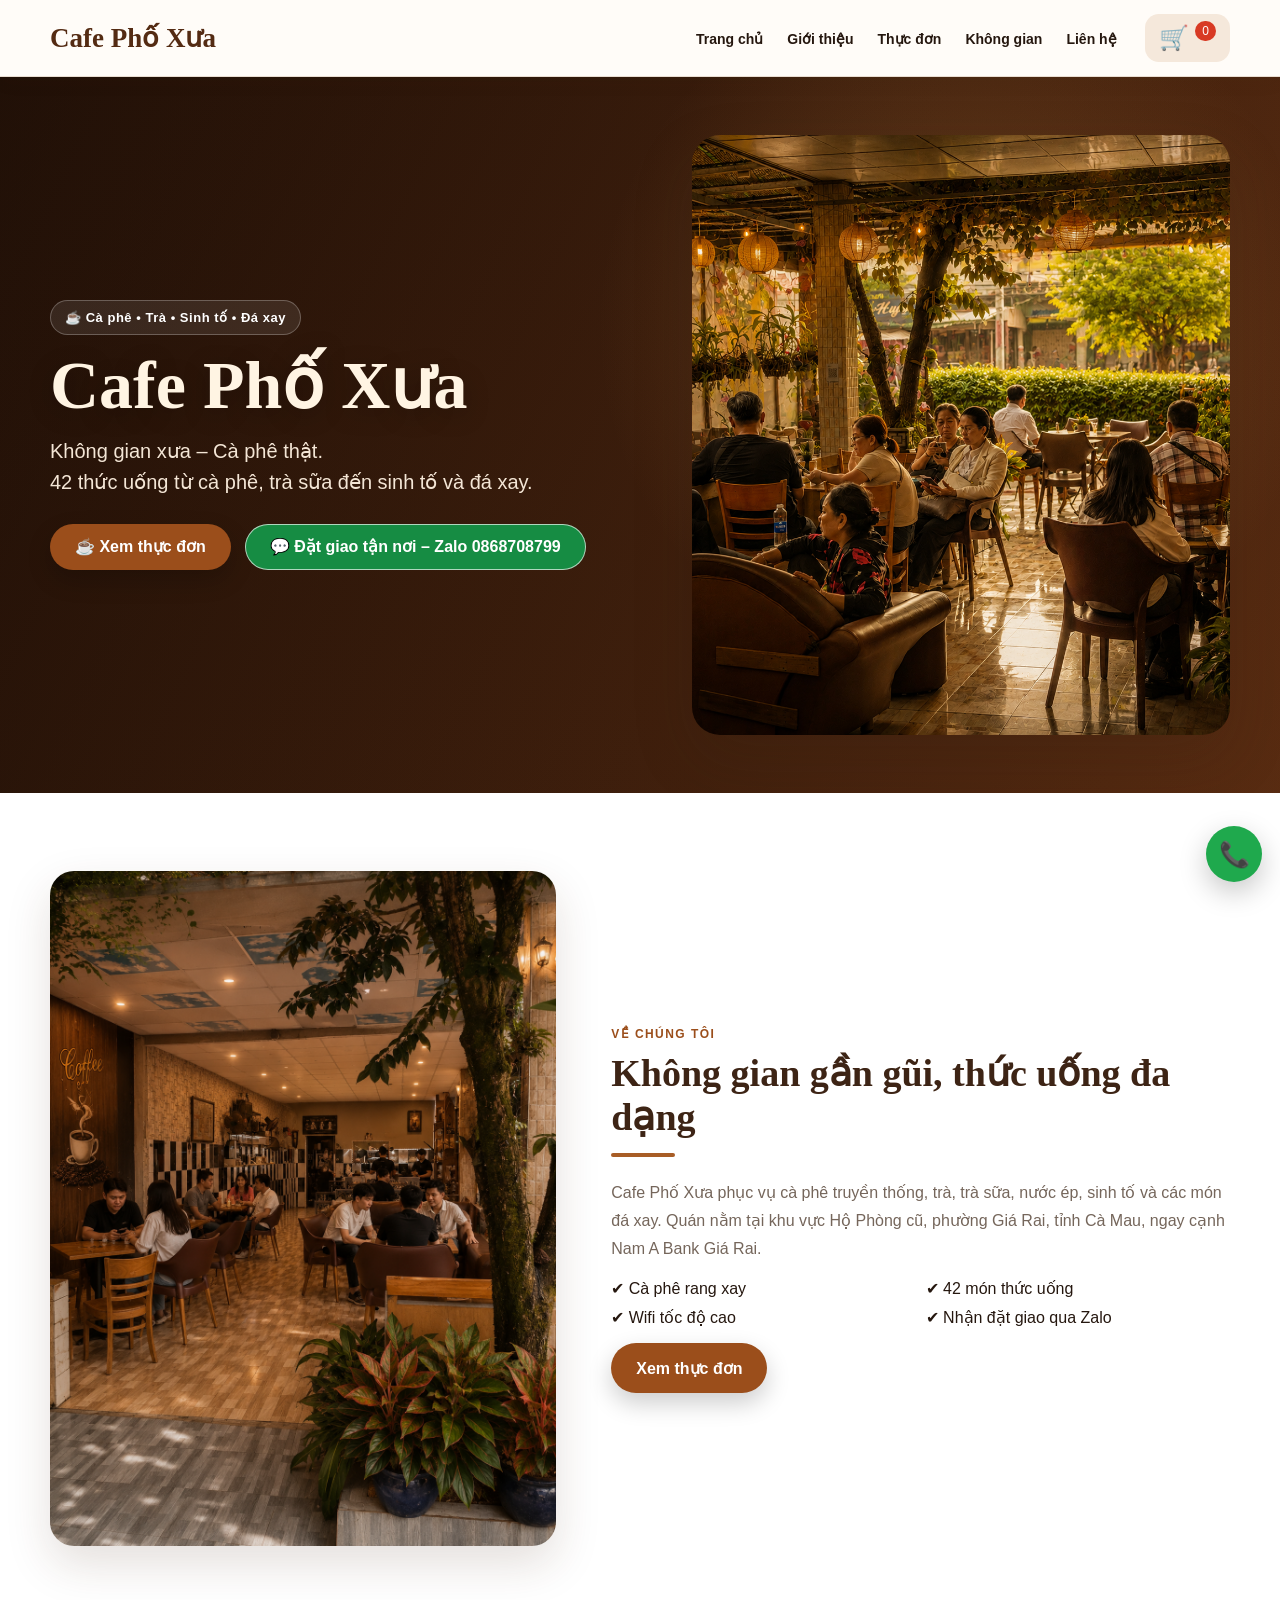
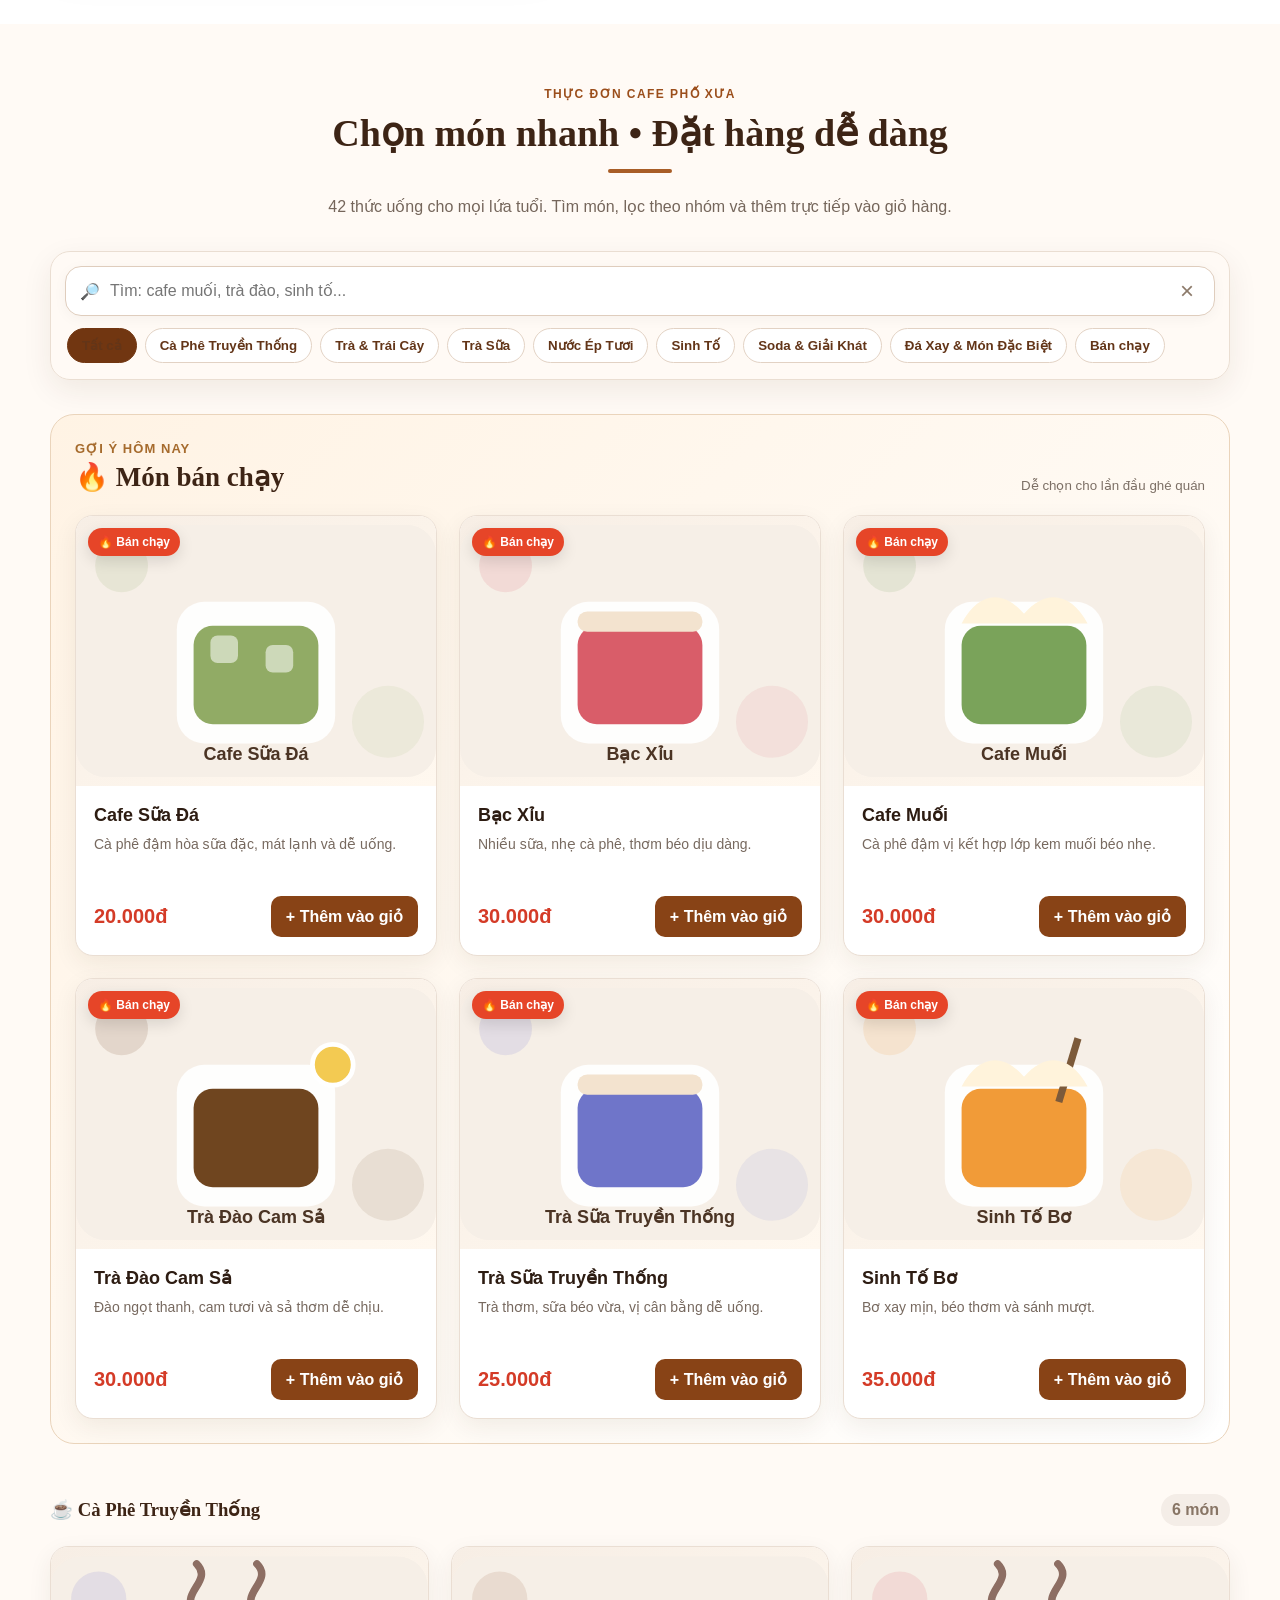
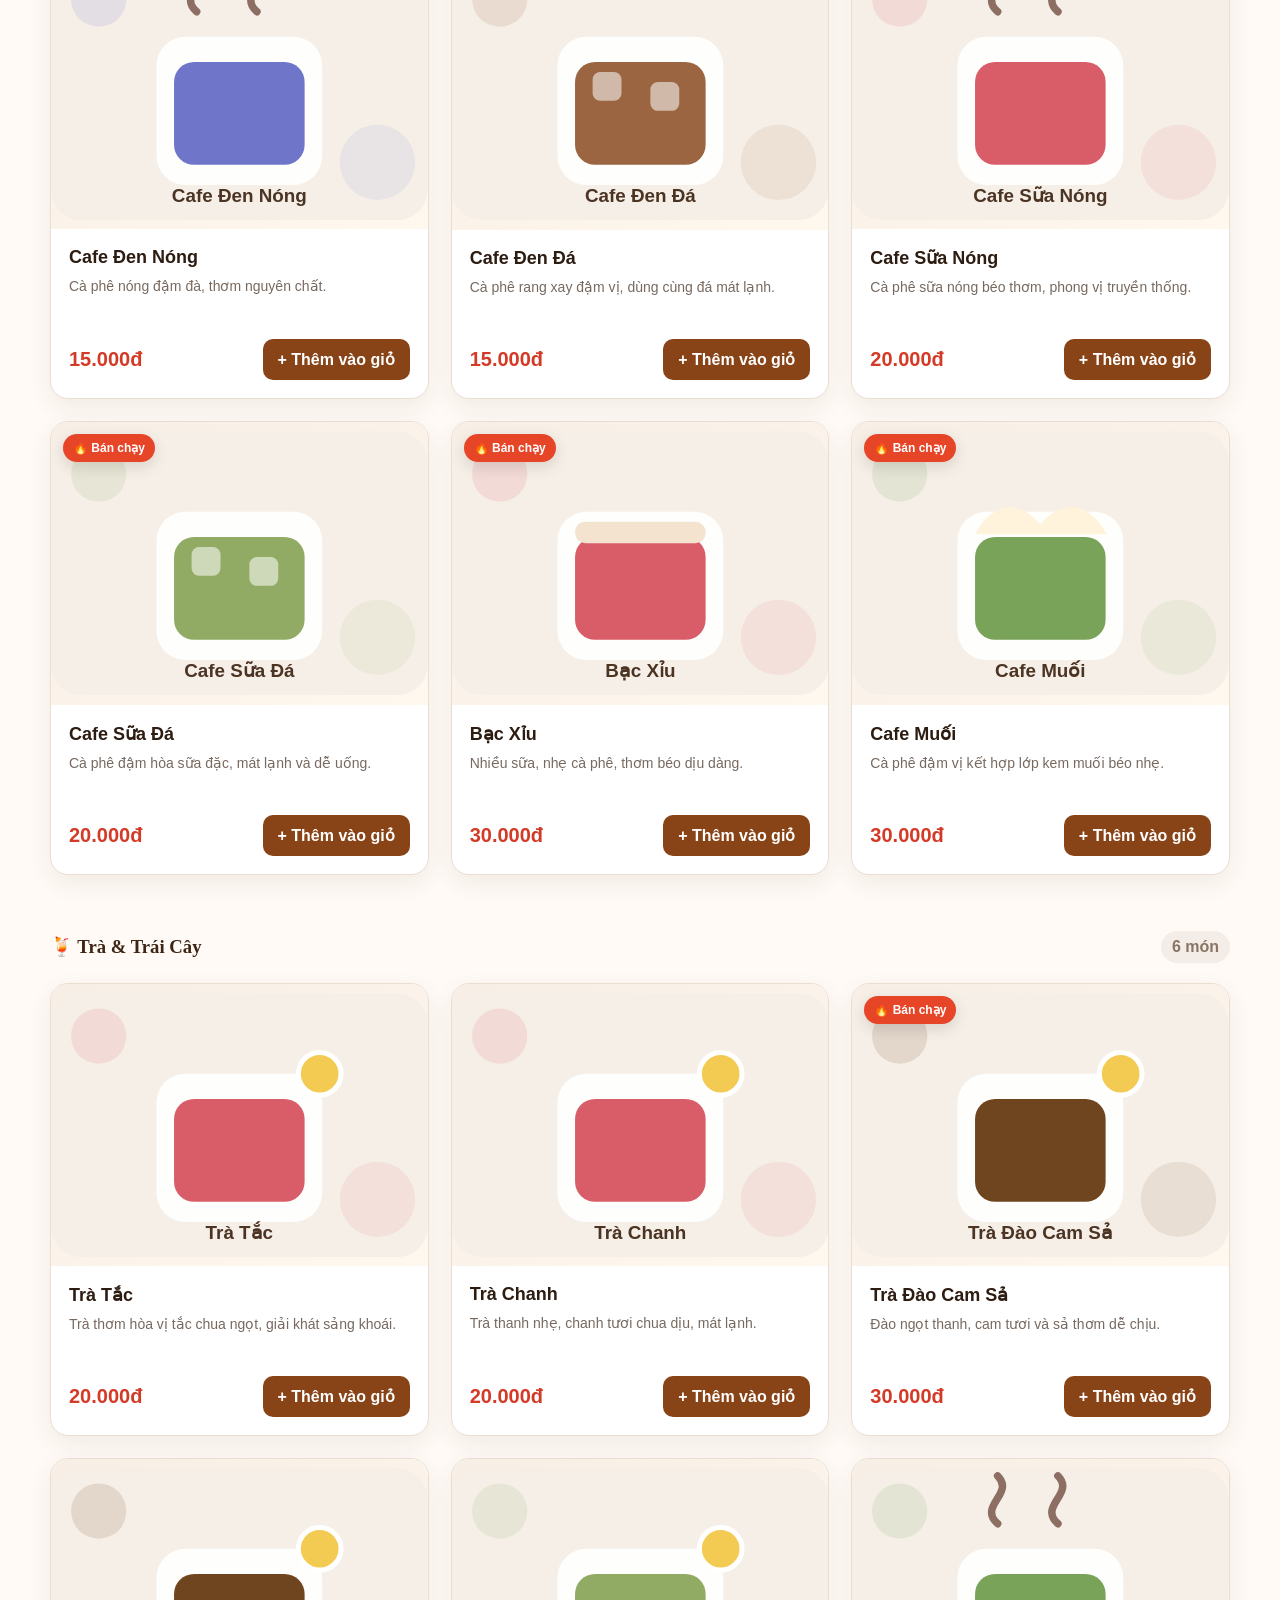
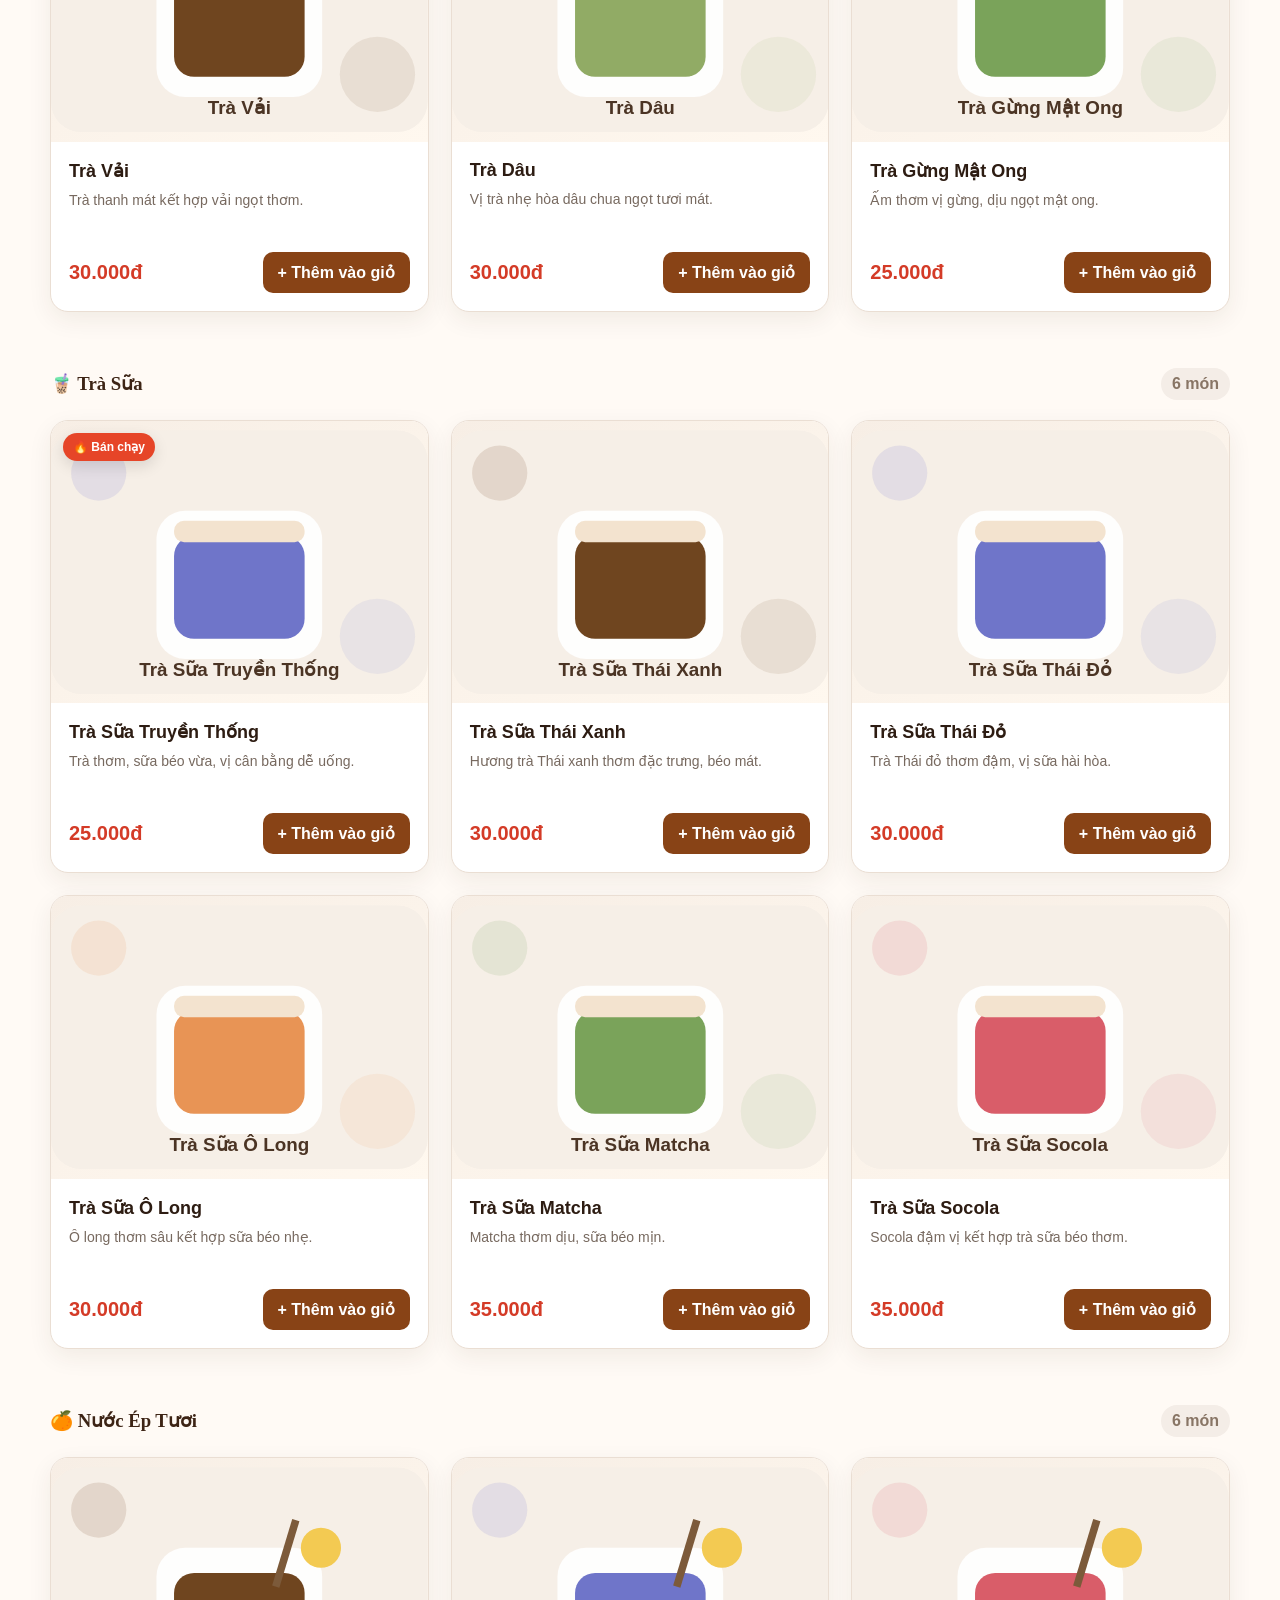
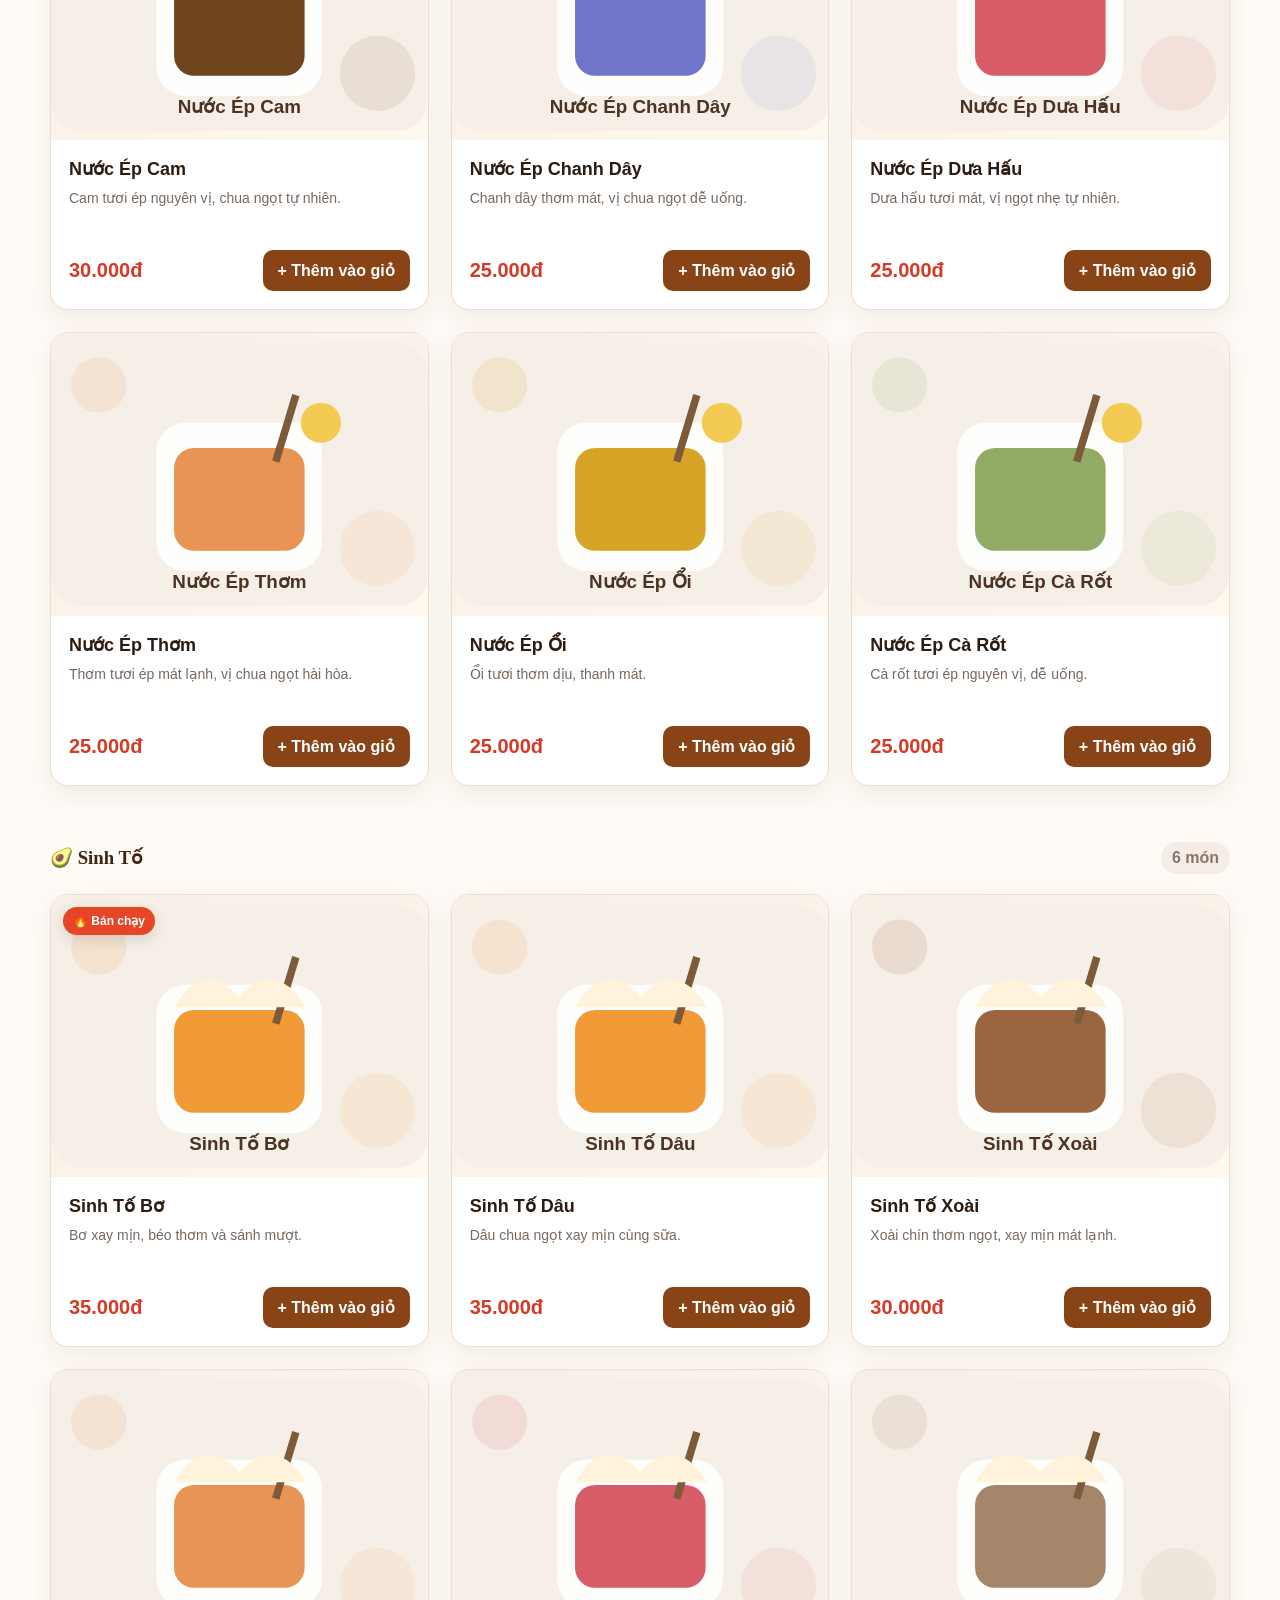
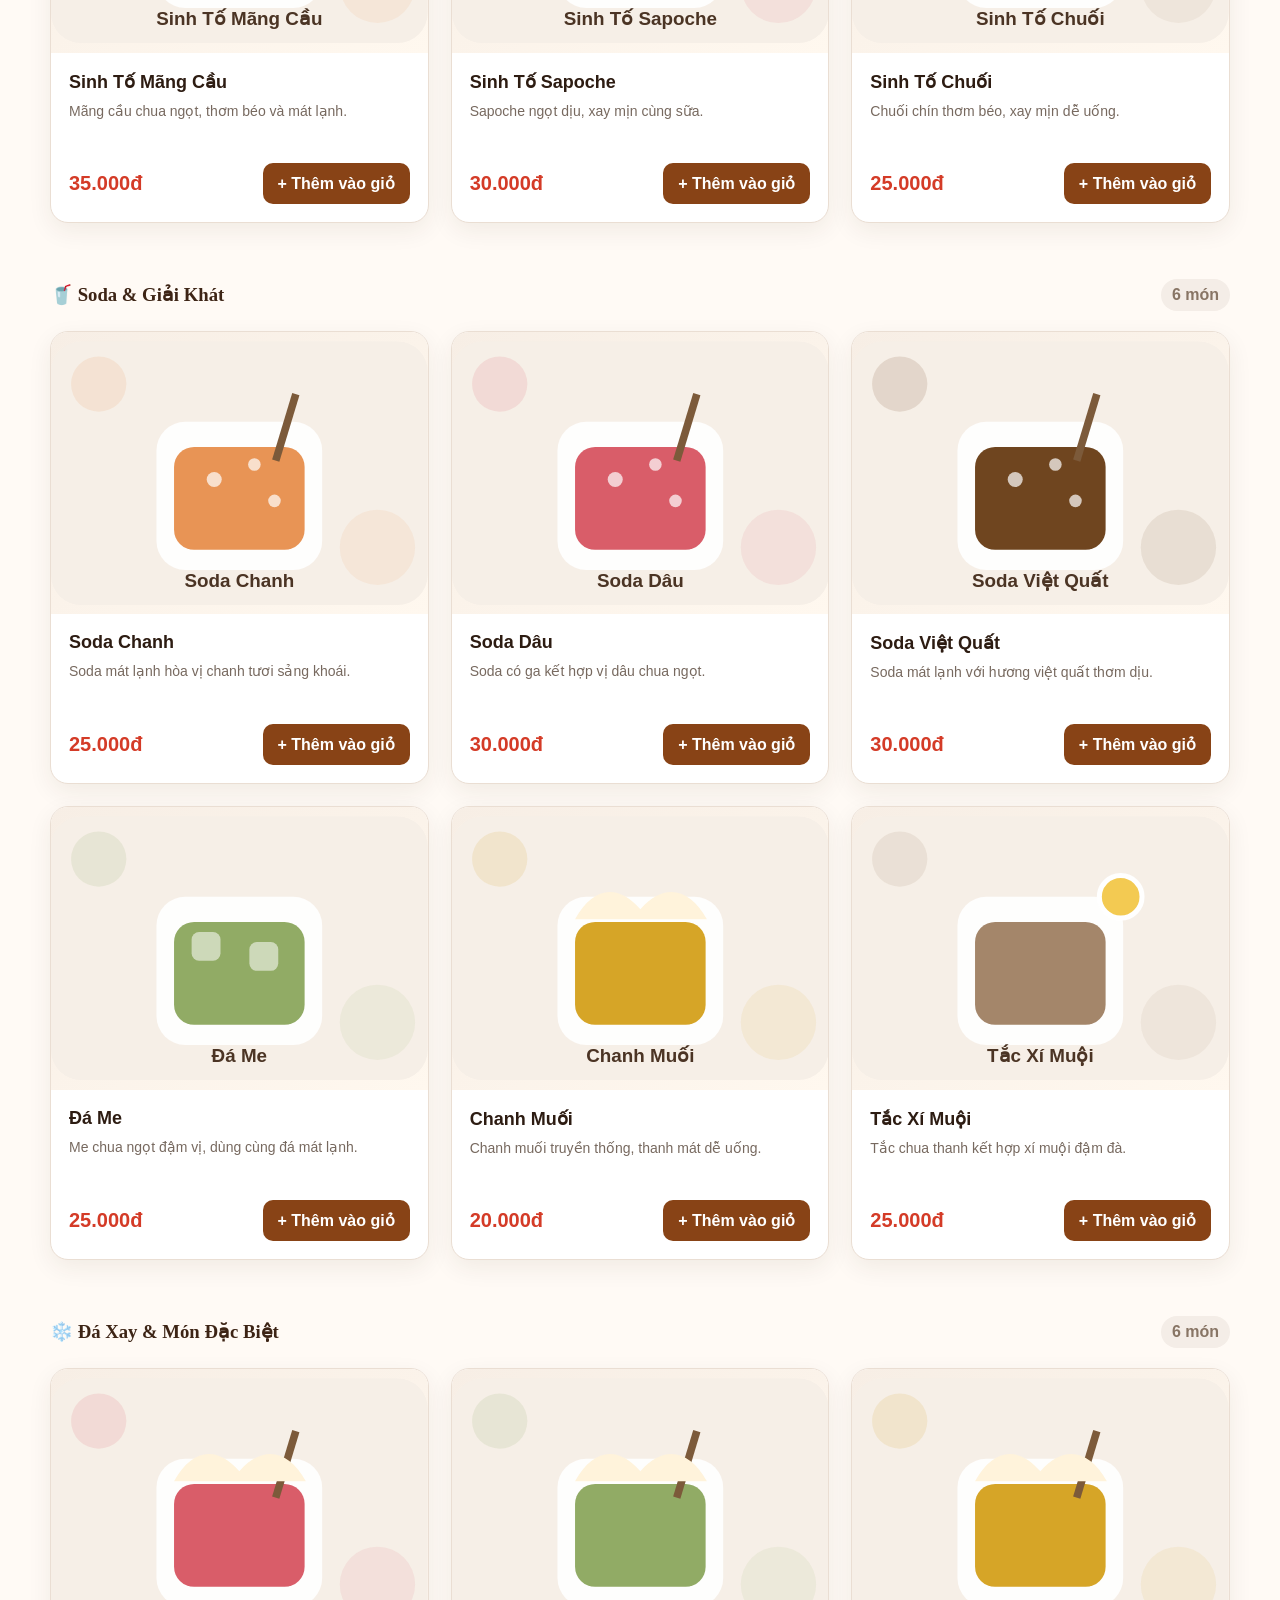
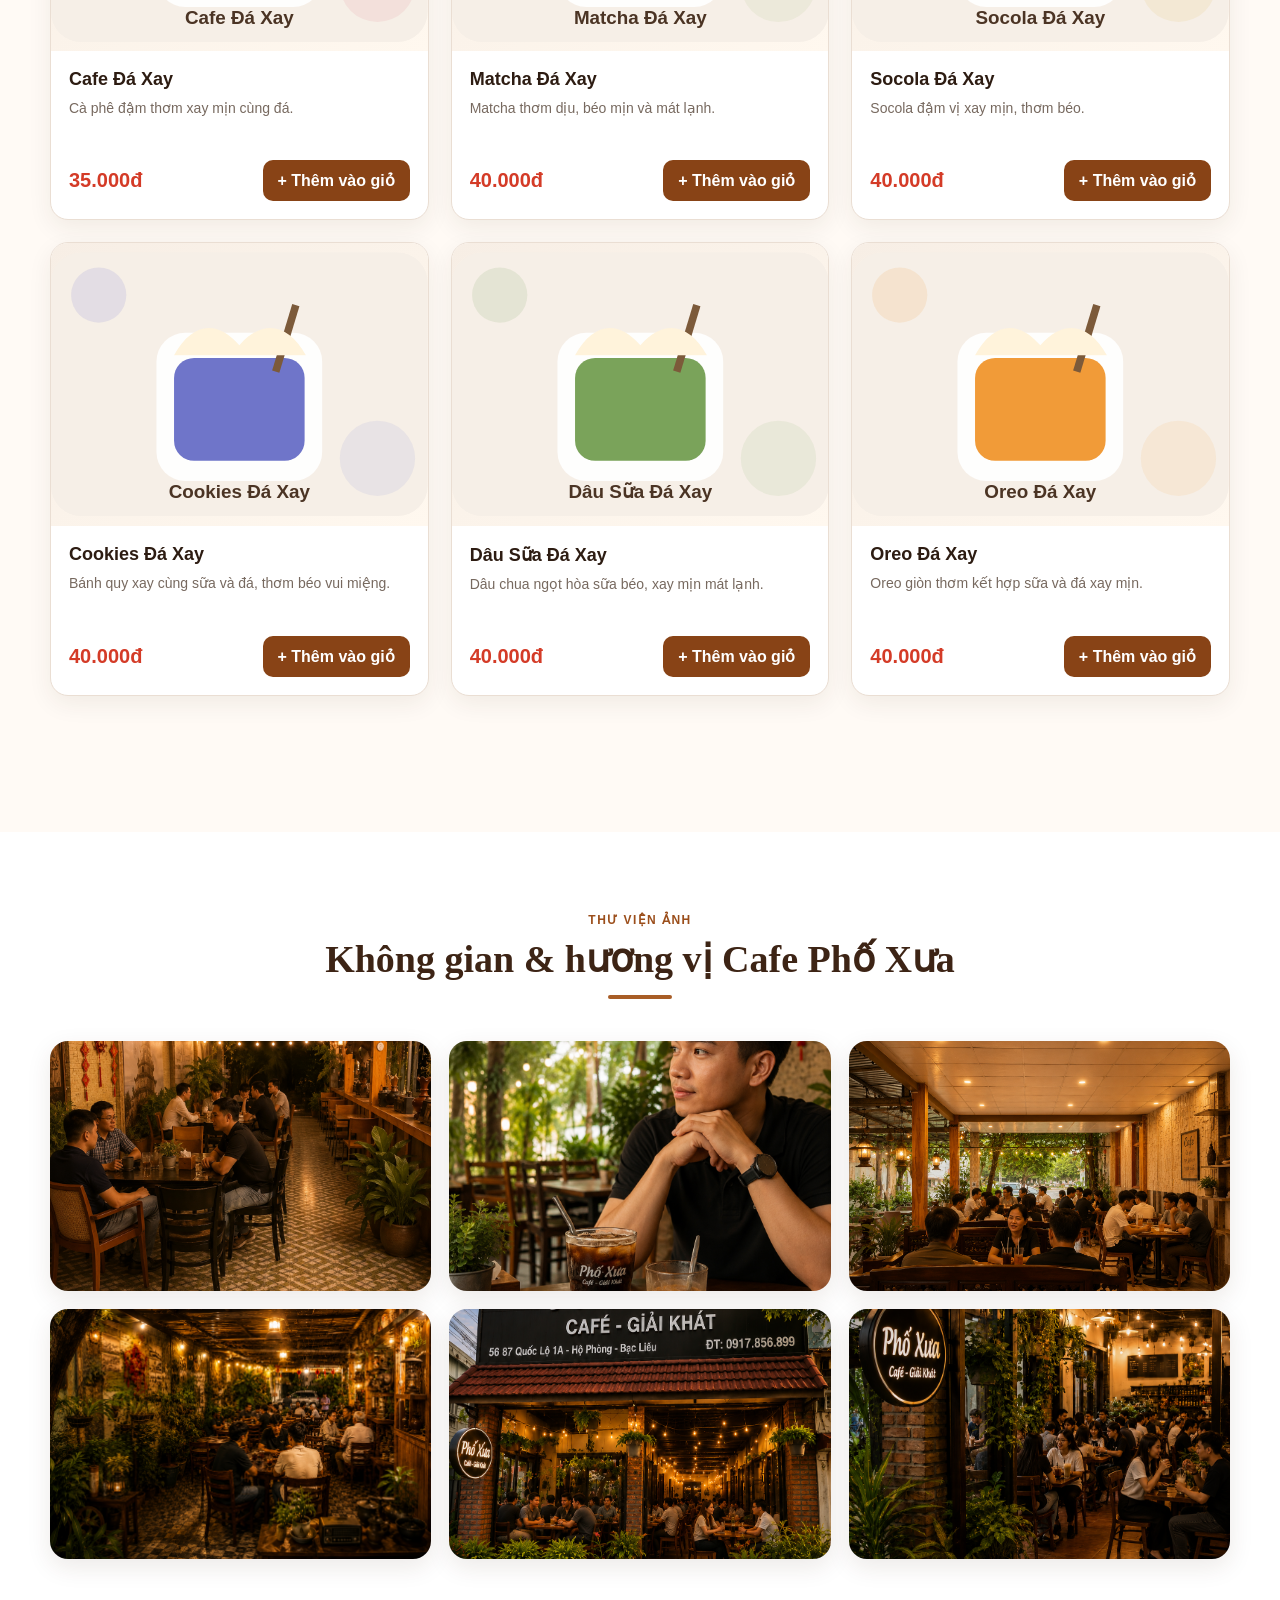
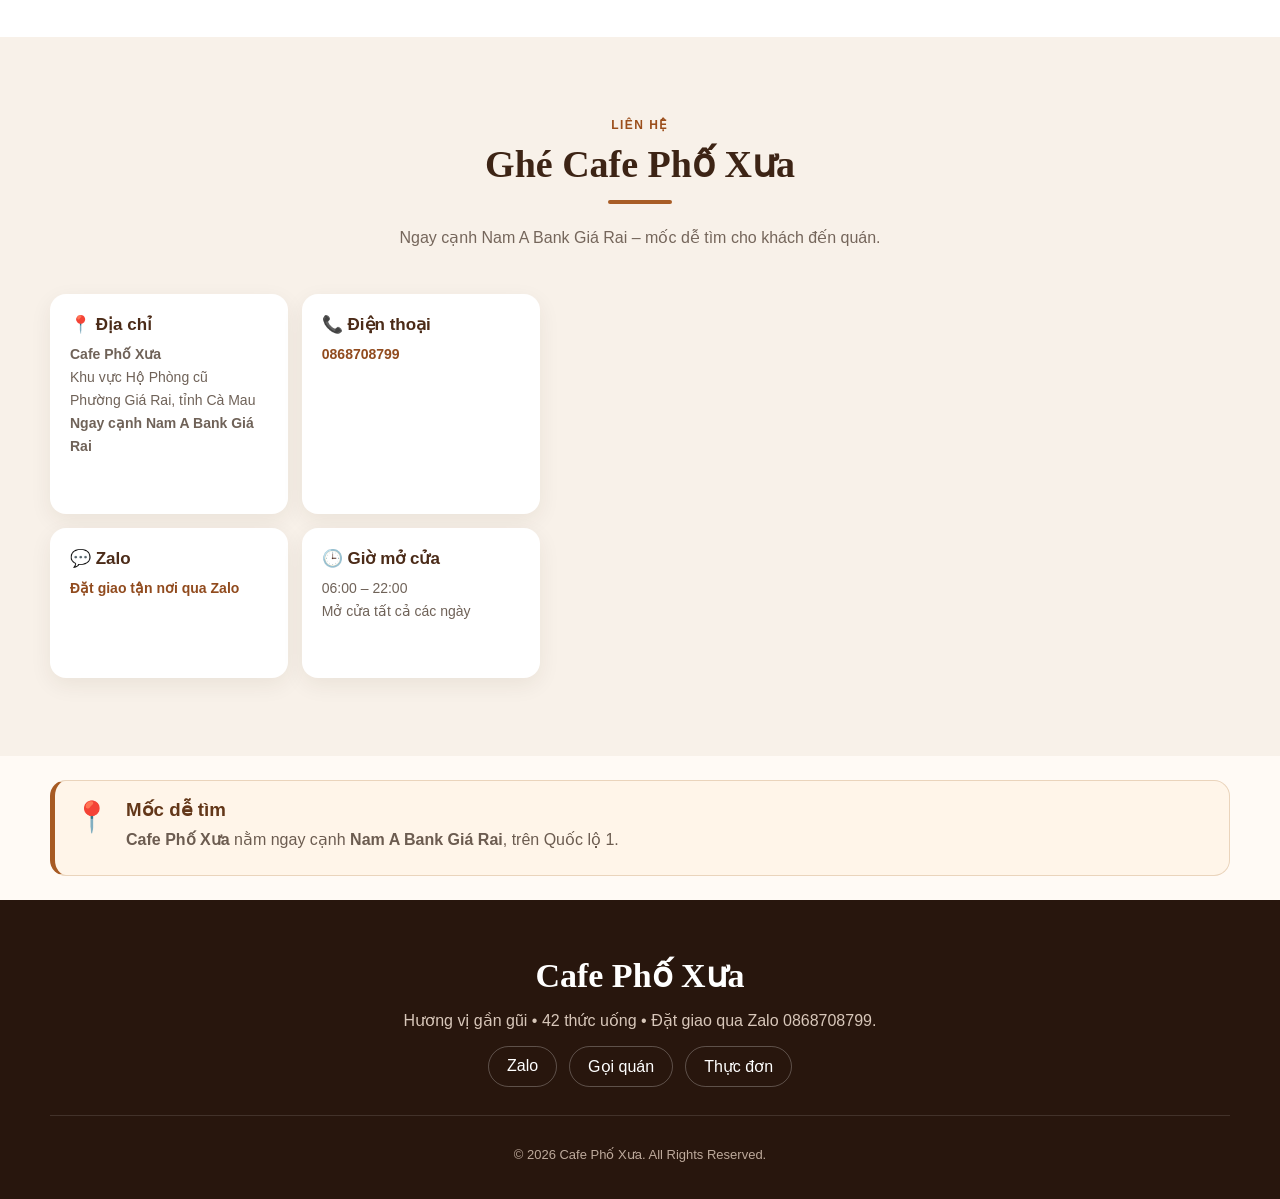
==== commit 2ed71da8: "fix: replace production shell with compact accessible index" ====
--- a/index.html
+++ b/index.html
@@ -1,69 +1 @@
-<!DOCTYPE html>
-<html lang="vi">
-<head>
-<meta charset="UTF-8">
-<meta name="viewport" content="width=device-width,initial-scale=1.0">
-<title>Cafe Phố Xưa Giá Rai | Cà phê, trà sữa, nước ép & giao tận nơi</title>
-<meta name="description" content="Cafe Phố Xưa tại khu vực Hộ Phòng cũ, phường Giá Rai, tỉnh Cà Mau. 42 món cà phê, trà, trà sữa, nước ép, sinh tố và đá xay. Đặt giao tận nơi qua Zalo 0868708799.">
-<meta name="robots" content="index,follow,max-image-preview:large">
-<meta name="theme-color" content="#6f451f">
-<meta name="application-name" content="Cafe Phố Xưa">
-<meta name="apple-mobile-web-app-capable" content="yes">
-<meta name="apple-mobile-web-app-status-bar-style" content="default">
-<meta name="apple-mobile-web-app-title" content="Cafe Phố Xưa">
-<link rel="canonical" href="https://khaingoanminh-max.github.io/CafePhoXua-V8-Stable/">
-<link rel="icon" href="favicon.svg" type="image/svg+xml">
-<link rel="manifest" href="manifest.webmanifest">
-<meta property="og:locale" content="vi_VN">
-<meta property="og:type" content="website">
-<meta property="og:site_name" content="Cafe Phố Xưa">
-<meta property="og:title" content="Cafe Phố Xưa – Giá Rai">
-<meta property="og:description" content="42 thức uống • Mở cửa 06:00–22:00 • Đặt giao tận nơi qua Zalo 0868708799">
-<meta property="og:url" content="https://khaingoanminh-max.github.io/CafePhoXua-V8-Stable/">
-<meta property="og:image" content="https://khaingoanminh-max.github.io/CafePhoXua-V8-Stable/images/coffee-01.webp">
-<meta property="og:image:alt" content="Cafe Phố Xưa – cà phê và thức uống tại Giá Rai">
-<meta name="twitter:card" content="summary_large_image">
-<meta name="twitter:title" content="Cafe Phố Xưa – Giá Rai">
-<meta name="twitter:description" content="42 thức uống • Đặt giao tận nơi qua Zalo 0868708799">
-<meta name="twitter:image" content="https://khaingoanminh-max.github.io/CafePhoXua-V8-Stable/images/coffee-01.webp">
-<link rel="stylesheet" href="style.css">
-<script type="application/ld+json">
-{"@context":"https://schema.org","@type":"CafeOrCoffeeShop","name":"Cafe Phố Xưa","url":"https://khaingoanminh-max.github.io/CafePhoXua-V8-Stable/","image":"https://khaingoanminh-max.github.io/CafePhoXua-V8-Stable/images/coffee-01.webp","telephone":"+84868708799","priceRange":"15K-40K VND","servesCuisine":["Cà phê","Trà","Trà sữa","Nước ép","Sinh tố","Đá xay"],"menu":"https://khaingoanminh-max.github.io/CafePhoXua-V8-Stable/#menu","address":{"@type":"PostalAddress","streetAddress":"Khu vực Hộ Phòng cũ, ngay cạnh Nam A Bank Giá Rai","addressLocality":"Phường Giá Rai","addressRegion":"Cà Mau","addressCountry":"VN"},"openingHoursSpecification":{"@type":"OpeningHoursSpecification","dayOfWeek":["Monday","Tuesday","Wednesday","Thursday","Friday","Saturday","Sunday"],"opens":"06:00","closes":"22:00"}}
-</script>
-</head>
-<body>
-<a class="skip-link" href="#main-content">Bỏ qua đến nội dung chính</a>
-<header id="home"><div class="container"><div class="logo"><h1>Cafe Phố Xưa</h1></div><nav aria-label="Điều hướng chính"><ul><li><a href="#home">Trang chủ</a></li><li><a href="#about">Giới thiệu</a></li><li><a href="#menu">Thực đơn</a></li><li><a href="#gallery">Không gian</a></li><li><a href="#contact">Liên hệ</a></li></ul></nav><div class="cart" id="cart-icon" role="button" tabindex="0" aria-label="Mở giỏ hàng" aria-controls="cart-popup">🛒 <span id="cart-count" aria-live="polite">0</span></div></div></header>
-
-<main id="main-content">
-<section class="hero" id="hero"><div class="hero-overlay"></div><div class="container hero-container"><div class="hero-content"><div class="hero-badge">☕ Cà phê • Trà • Sinh tố • Đá xay</div><h2>Cafe Phố Xưa</h2><p>Không gian xưa – Cà phê thật.<br>42 thức uống cho mọi lứa tuổi, phục vụ tận tâm mỗi ngày.</p><div class="hero-buttons"><a href="#menu" class="btn btn-primary">☕ Xem thực đơn</a><a href="https://zalo.me/0868708799" target="_blank" rel="noopener noreferrer" class="btn btn-outline">💬 Đặt giao tận nơi – Zalo 0868708799</a></div></div><div class="hero-image"><img src="images/coffee-01.webp" alt="Cafe Phố Xưa tại Giá Rai" width="800" height="600" fetchpriority="high"></div></div><div class="scroll-down"><a href="#about" aria-label="Xem giới thiệu">↓</a></div></section>
-
-<section class="about" id="about"><div class="container about-container"><div class="about-image"><img src="images/coffee-06.webp" alt="Không gian Cafe Phố Xưa" loading="lazy"></div><div class="about-content"><span class="section-tag">Về chúng tôi</span><h2>Không gian gần gũi, thức uống đa dạng</h2><div class="line"></div><p>Cafe Phố Xưa phục vụ cà phê truyền thống, trà, trà sữa, nước ép, sinh tố và các món đá xay. Quán nằm tại khu vực Hộ Phòng cũ, phường Giá Rai, tỉnh Cà Mau, ngay cạnh Nam A Bank Giá Rai.</p><ul><li>✔ Cà phê rang xay</li><li>✔ 42 món thức uống</li><li>✔ Wifi tốc độ cao</li><li>✔ Nhận đặt giao qua Zalo</li></ul><a href="#menu" class="btn-primary">Xem thực đơn</a></div></div></section>
-
-<section class="menu-preview" id="menu"><div class="container"><div class="section-header"><span class="section-tag">Thực đơn Cafe Phố Xưa</span><h2>Đang tải thực đơn...</h2><div class="line"></div></div></div></section>
-
-<section class="gallery" id="gallery"><div class="container"><div class="section-header"><span class="section-tag">Thư viện ảnh</span><h2>Không gian & hương vị Cafe Phố Xưa</h2><div class="line"></div><p>Một vài hình ảnh về quán và những thức uống quen thuộc.</p></div><div class="gallery-grid"><div class="gallery-item"><img src="images/coffee-07.webp" alt="Không gian Cafe Phố Xưa" loading="lazy"></div><div class="gallery-item"><img src="images/coffee-08.webp" alt="Cafe đen đá" loading="lazy"></div><div class="gallery-item"><img src="images/coffee-09.webp" alt="Cafe sữa đá" loading="lazy"></div><div class="gallery-item"><img src="images/coffee-02.webp" alt="Thức uống Cafe Phố Xưa" loading="lazy"></div><div class="gallery-item"><img src="images/coffee-03.webp" alt="Trà tại Cafe Phố Xưa" loading="lazy"></div><div class="gallery-item"><img src="images/coffee-04.webp" alt="Thức uống giải khát" loading="lazy"></div></div></div></section>
-
-<section class="contact" id="contact"><div class="container"><div class="section-header"><span class="section-tag">Liên hệ</span><h2>Ghé Cafe Phố Xưa</h2><div class="line"></div><p>Ngay cạnh Nam A Bank Giá Rai – mốc dễ tìm cho khách đến quán.</p></div><div class="contact-wrapper"><div class="contact-info"><div class="contact-item"><h3>📍 Địa chỉ</h3><p><strong>Cafe Phố Xưa</strong><br>Khu vực Hộ Phòng cũ<br>Phường Giá Rai, tỉnh Cà Mau<br><strong>Ngay cạnh Nam A Bank Giá Rai</strong></p></div><div class="contact-item"><h3>📞 Điện thoại</h3><p><a href="tel:0868708799">0868708799</a></p></div><div class="contact-item"><h3>💬 Zalo</h3><p><a href="https://zalo.me/0868708799" target="_blank" rel="noopener noreferrer">Đặt giao tận nơi qua Zalo</a></p></div><div class="contact-item"><h3>🕒 Giờ mở cửa</h3><p>06:00 – 22:00<br>Mở cửa tất cả các ngày</p></div></div><div class="contact-map"><iframe title="Bản đồ Cafe Phố Xưa cạnh Nam A Bank Giá Rai" src="https://www.google.com/maps/embed?pb=!1m18!1m12!1m3!1d3938.2147399314617!2d105.40630787569245!3d9.225081085887421!2m3!1f0!2f0!3f0!3m2!1i1024!2i768!4f13.1!3m3!1m2!1s0x31a4b2367dd7c79f%3A0x2dee524af6438806!2sNam%20A%20Bank%20Gi%C3%A1%20Rai!5e0!3m2!1svi!2s!4v1783863002044!5m2!1svi!2s" loading="lazy" allowfullscreen></iframe></div></div></div></section>
-
-<div class="location-guide-card"><div class="location-guide-icon">📍</div><div class="location-guide-content"><h3>Mốc dễ tìm</h3><p><strong>Cafe Phố Xưa</strong> nằm ngay cạnh <strong>Nam A Bank Giá Rai</strong>, trên Quốc lộ 1.</p><p>Tìm “Nam A Bank Giá Rai” trên Google Maps là đến đúng khu vực quán.</p></div></div>
-</main>
-
-<footer class="footer"><div class="container"><div class="footer-content"><h2>Cafe Phố Xưa</h2><p>Hương vị gần gũi • 42 thức uống • Đặt giao qua Zalo 0868708799.</p><div class="footer-social"><a href="https://zalo.me/0868708799" target="_blank" rel="noopener noreferrer">Zalo</a><a href="tel:0868708799">Gọi quán</a><a href="#menu">Thực đơn</a></div></div><div class="footer-bottom"><p>© 2026 Cafe Phố Xưa. All Rights Reserved.</p></div></div></footer>
-
-<div id="cart-popup" class="cart-popup" aria-hidden="true"><div class="cart-box" role="dialog" aria-modal="true" aria-labelledby="cart-title"><h2 id="cart-title">🛒 Giỏ hàng</h2><div id="cart-items">Chưa có sản phẩm.</div><hr><h3 id="cart-total">Tổng tiền: 0đ</h3><button id="btnOpenPaymentPopup" type="button">🛒 Thanh toán</button><button id="close-cart" type="button">Đóng</button></div></div>
-<a href="tel:0868708799" class="floating-call" aria-label="Gọi Cafe Phố Xưa">📞</a>
-
-<div id="paymentOverlay" aria-hidden="true"><div id="paymentPopup" role="dialog" aria-modal="true" aria-labelledby="payment-title"><div class="payment-header"><h2 id="payment-title">Thanh toán đơn hàng</h2><button id="closePaymentPopup" type="button" aria-label="Đóng">✕</button></div><div class="payment-body"><div class="payment-group"><label for="customerName">Họ và tên</label><input id="customerName" type="text" autocomplete="name" placeholder="Nhập họ và tên"></div><div class="payment-group"><label for="customerPhone">Số điện thoại</label><input id="customerPhone" type="tel" inputmode="tel" autocomplete="tel" placeholder="Nhập số điện thoại"></div><div class="payment-group"><label for="customerAddress">Địa chỉ giao hàng</label><textarea id="customerAddress" rows="3" autocomplete="street-address" placeholder="Nhập địa chỉ giao hàng"></textarea></div><div class="payment-group"><label for="customerNote">Ghi chú</label><textarea id="customerNote" rows="3" placeholder="Ví dụ: ít đá, ít đường..."></textarea></div><div class="payment-summary"><h3>Đơn hàng</h3><div id="paymentOrderList"></div></div><div class="payment-total"><span>Tổng thanh toán</span><strong id="paymentTotalPrice">0đ</strong></div></div><div class="payment-footer"><button id="btnSendZaloOrder" type="button">Gửi đơn qua Zalo</button><button id="btnContinueShopping" type="button">Tiếp tục mua hàng</button></div></div></div>
-
-<div id="successOverlay" aria-hidden="true"><div id="successPopup" role="dialog" aria-modal="true" aria-labelledby="success-title"><div class="success-icon" aria-hidden="true">🎉</div><h2 id="success-title">Đơn hàng đã được tạo</h2><p>Vui lòng nhấn <strong>Gửi</strong> trong Zalo để hoàn tất việc đặt hàng.</p><p>Cảm ơn Quý khách đã lựa chọn <strong>Cafe Phố Xưa</strong>.</p><button id="btnSuccessDone" type="button">Hoàn tất</button></div></div>
-
-<script src="CafePhoXua.Core.js"></script>
-<script src="CafePhoXua.Render.js"></script>
-<script src="CafePhoXua.Cart.js"></script>
-<script src="CafePhoXua.OrderBuilder.js"></script>
-<script src="CafePhoXua.Zalo.js"></script>
-<script src="CafePhoXua.Checkout.js"></script>
-<script src="script.js"></script>
-</body>
-</html>
+<!DOCTYPE html><html lang="vi"><head><meta charset="UTF-8"><meta name="viewport" content="width=device-width,initial-scale=1"><title>Cafe Phố Xưa Giá Rai | Cà phê, trà sữa, nước ép & giao tận nơi</title><meta name="description" content="Cafe Phố Xưa tại khu vực Hộ Phòng cũ, phường Giá Rai, tỉnh Cà Mau. 42 món cà phê, trà, trà sữa, nước ép, sinh tố và đá xay. Đặt giao tận nơi qua Zalo 0868708799."><meta name="robots" content="index,follow,max-image-preview:large"><meta name="theme-color" content="#6f451f"><meta name="application-name" content="Cafe Phố Xưa"><meta name="apple-mobile-web-app-capable" content="yes"><meta name="apple-mobile-web-app-title" content="Cafe Phố Xưa"><link rel="canonical" href="https://khaingoanminh-max.github.io/CafePhoXua-V8-Stable/"><link rel="icon" href="favicon.svg" type="image/svg+xml"><link rel="manifest" href="manifest.webmanifest"><meta property="og:locale" content="vi_VN"><meta property="og:type" content="website"><meta property="og:site_name" content="Cafe Phố Xưa"><meta property="og:title" content="Cafe Phố Xưa – Giá Rai"><meta property="og:description" content="42 thức uống • Mở cửa 06:00–22:00 • Đặt giao tận nơi qua Zalo 0868708799"><meta property="og:url" content="https://khaingoanminh-max.github.io/CafePhoXua-V8-Stable/"><meta property="og:image" content="https://khaingoanminh-max.github.io/CafePhoXua-V8-Stable/images/coffee-01.webp"><meta property="og:image:alt" content="Cafe Phố Xưa – cà phê và thức uống tại Giá Rai"><meta name="twitter:card" content="summary_large_image"><meta name="twitter:title" content="Cafe Phố Xưa – Giá Rai"><meta name="twitter:description" content="42 thức uống • Đặt giao tận nơi qua Zalo 0868708799"><meta name="twitter:image" content="https://khaingoanminh-max.github.io/CafePhoXua-V8-Stable/images/coffee-01.webp"><link rel="stylesheet" href="style.css"><style>.skip-link{position:fixed;left:12px;top:-80px;z-index:100000;background:#fff;color:#542b13;border:2px solid #6f451f;border-radius:10px;padding:10px 14px;font-weight:800;text-decoration:none}.skip-link:focus{top:12px}a:focus-visible,button:focus-visible,input:focus-visible,textarea:focus-visible,[role=button]:focus-visible{outline:3px solid #e0a25c;outline-offset:3px}</style><script type="application/ld+json">{"@context":"https://schema.org","@type":"CafeOrCoffeeShop","name":"Cafe Phố Xưa","url":"https://khaingoanminh-max.github.io/CafePhoXua-V8-Stable/","image":"https://khaingoanminh-max.github.io/CafePhoXua-V8-Stable/images/coffee-01.webp","telephone":"+84868708799","priceRange":"15K-40K VND","servesCuisine":["Cà phê","Trà","Trà sữa","Nước ép","Sinh tố","Đá xay"],"menu":"https://khaingoanminh-max.github.io/CafePhoXua-V8-Stable/#menu","address":{"@type":"PostalAddress","streetAddress":"Khu vực Hộ Phòng cũ, ngay cạnh Nam A Bank Giá Rai","addressLocality":"Phường Giá Rai","addressRegion":"Cà Mau","addressCountry":"VN"},"openingHoursSpecification":{"@type":"OpeningHoursSpecification","dayOfWeek":["Monday","Tuesday","Wednesday","Thursday","Friday","Saturday","Sunday"],"opens":"06:00","closes":"22:00"}}</script></head><body><a class="skip-link" href="#main-content">Bỏ qua đến nội dung chính</a><header id="home"><div class="container"><div class="logo"><h1>Cafe Phố Xưa</h1></div><nav aria-label="Điều hướng chính"><ul><li><a href="#home">Trang chủ</a></li><li><a href="#about">Giới thiệu</a></li><li><a href="#menu">Thực đơn</a></li><li><a href="#gallery">Không gian</a></li><li><a href="#contact">Liên hệ</a></li></ul></nav><div class="cart" id="cart-icon" role="button" tabindex="0" aria-label="Mở giỏ hàng" aria-controls="cart-popup">🛒 <span id="cart-count" aria-live="polite">0</span></div></div></header><main id="main-content"><section class="hero" id="hero"><div class="hero-overlay"></div><div class="container hero-container"><div class="hero-content"><div class="hero-badge">☕ Cà phê • Trà • Sinh tố • Đá xay</div><h2>Cafe Phố Xưa</h2><p>Không gian xưa – Cà phê thật.<br>42 thức uống cho mọi lứa tuổi, phục vụ tận tâm mỗi ngày.</p><div class="hero-buttons"><a href="#menu" class="btn btn-primary">☕ Xem thực đơn</a><a href="https://zalo.me/0868708799" target="_blank" rel="noopener noreferrer" class="btn btn-outline">💬 Đặt giao tận nơi – Zalo 0868708799</a></div></div><div class="hero-image"><img src="images/coffee-01.webp" alt="Cafe Phố Xưa tại Giá Rai" width="800" height="600" fetchpriority="high"></div></div></section><section class="about" id="about"><div class="container about-container"><div class="about-image"><img src="images/coffee-06.webp" alt="Không gian Cafe Phố Xưa" loading="lazy"></div><div class="about-content"><span class="section-tag">Về chúng tôi</span><h2>Không gian gần gũi, thức uống đa dạng</h2><div class="line"></div><p>Cafe Phố Xưa phục vụ cà phê truyền thống, trà, trà sữa, nước ép, sinh tố và các món đá xay. Quán nằm tại khu vực Hộ Phòng cũ, phường Giá Rai, tỉnh Cà Mau, ngay cạnh Nam A Bank Giá Rai.</p><ul><li>✔ Cà phê rang xay</li><li>✔ 42 món thức uống</li><li>✔ Wifi tốc độ cao</li><li>✔ Nhận đặt giao qua Zalo</li></ul><a href="#menu" class="btn-primary">Xem thực đơn</a></div></div></section><section class="menu-preview" id="menu"><div class="container"><div class="section-header"><span class="section-tag">Thực đơn Cafe Phố Xưa</span><h2>Đang tải thực đơn...</h2><div class="line"></div></div></div></section><section class="gallery" id="gallery"><div class="container"><div class="section-header"><span class="section-tag">Thư viện ảnh</span><h2>Không gian & hương vị Cafe Phố Xưa</h2><div class="line"></div></div><div class="gallery-grid"><div class="gallery-item"><img src="images/coffee-07.webp" alt="Không gian Cafe Phố Xưa" loading="lazy"></div><div class="gallery-item"><img src="images/coffee-08.webp" alt="Cafe đen đá" loading="lazy"></div><div class="gallery-item"><img src="images/coffee-09.webp" alt="Cafe sữa đá" loading="lazy"></div><div class="gallery-item"><img src="images/coffee-02.webp" alt="Thức uống Cafe Phố Xưa" loading="lazy"></div><div class="gallery-item"><img src="images/coffee-03.webp" alt="Trà tại Cafe Phố Xưa" loading="lazy"></div><div class="gallery-item"><img src="images/coffee-04.webp" alt="Thức uống giải khát" loading="lazy"></div></div></div></section><section class="contact" id="contact"><div class="container"><div class="section-header"><span class="section-tag">Liên hệ</span><h2>Ghé Cafe Phố Xưa</h2><div class="line"></div><p>Ngay cạnh Nam A Bank Giá Rai – mốc dễ tìm cho khách đến quán.</p></div><div class="contact-wrapper"><div class="contact-info"><div class="contact-item"><h3>📍 Địa chỉ</h3><p><strong>Cafe Phố Xưa</strong><br>Khu vực Hộ Phòng cũ<br>Phường Giá Rai, tỉnh Cà Mau<br><strong>Ngay cạnh Nam A Bank Giá Rai</strong></p></div><div class="contact-item"><h3>📞 Điện thoại</h3><p><a href="tel:0868708799">0868708799</a></p></div><div class="contact-item"><h3>💬 Zalo</h3><p><a href="https://zalo.me/0868708799" target="_blank" rel="noopener noreferrer">Đặt giao tận nơi qua Zalo</a></p></div><div class="contact-item"><h3>🕒 Giờ mở cửa</h3><p>06:00 – 22:00<br>Mở cửa tất cả các ngày</p></div></div><div class="contact-map"><iframe title="Bản đồ Cafe Phố Xưa cạnh Nam A Bank Giá Rai" src="https://www.google.com/maps/embed?pb=!1m18!1m12!1m3!1d3938.2147399314617!2d105.40630787569245!3d9.225081085887421!2m3!1f0!2f0!3f0!3m2!1i1024!2i768!4f13.1!3m3!1m2!1s0x31a4b2367dd7c79f%3A0x2dee524af6438806!2sNam%20A%20Bank%20Gi%C3%A1%20Rai!5e0!3m2!1svi!2s!4v1783863002044!5m2!1svi!2s" loading="lazy" allowfullscreen></iframe></div></div></div></section><div class="location-guide-card"><div class="location-guide-icon">📍</div><div class="location-guide-content"><h3>Mốc dễ tìm</h3><p><strong>Cafe Phố Xưa</strong> nằm ngay cạnh <strong>Nam A Bank Giá Rai</strong>, trên Quốc lộ 1.</p></div></div></main><footer class="footer"><div class="container"><div class="footer-content"><h2>Cafe Phố Xưa</h2><p>Hương vị gần gũi • 42 thức uống • Đặt giao qua Zalo 0868708799.</p><div class="footer-social"><a href="https://zalo.me/0868708799" target="_blank" rel="noopener noreferrer">Zalo</a><a href="tel:0868708799">Gọi quán</a><a href="#menu">Thực đơn</a></div></div><div class="footer-bottom"><p>© 2026 Cafe Phố Xưa. All Rights Reserved.</p></div></div></footer><div id="cart-popup" class="cart-popup"><div class="cart-box" role="dialog" aria-modal="true" aria-labelledby="cart-title"><h2 id="cart-title">🛒 Giỏ hàng</h2><div id="cart-items">Chưa có sản phẩm.</div><hr><h3 id="cart-total">Tổng tiền: 0đ</h3><button id="btnOpenPaymentPopup" type="button">🛒 Thanh toán</button><button id="close-cart" type="button">Đóng</button></div></div><a href="tel:0868708799" class="floating-call" aria-label="Gọi Cafe Phố Xưa">📞</a><div id="paymentOverlay"><div id="paymentPopup" role="dialog" aria-modal="true" aria-labelledby="payment-title"><div class="payment-header"><h2 id="payment-title">Thanh toán đơn hàng</h2><button id="closePaymentPopup" type="button" aria-label="Đóng">✕</button></div><div class="payment-body"><div class="payment-group"><label for="customerName">Họ và tên</label><input id="customerName" type="text" autocomplete="name" placeholder="Nhập họ và tên"></div><div class="payment-group"><label for="customerPhone">Số điện thoại</label><input id="customerPhone" type="tel" inputmode="tel" autocomplete="tel" placeholder="Nhập số điện thoại"></div><div class="payment-group"><label for="customerAddress">Địa chỉ giao hàng</label><textarea id="customerAddress" rows="3" autocomplete="street-address" placeholder="Nhập địa chỉ giao hàng"></textarea></div><div class="payment-group"><label for="customerNote">Ghi chú</label><textarea id="customerNote" rows="3" placeholder="Ví dụ: ít đá, ít đường..."></textarea></div><div class="payment-summary"><h3>Đơn hàng</h3><div id="paymentOrderList"></div></div><div class="payment-total"><span>Tổng thanh toán</span><strong id="paymentTotalPrice">0đ</strong></div></div><div class="payment-footer"><button id="btnSendZaloOrder" type="button">Gửi đơn qua Zalo</button><button id="btnContinueShopping" type="button">Tiếp tục mua hàng</button></div></div></div><div id="successOverlay"><div id="successPopup" role="dialog" aria-modal="true" aria-labelledby="success-title"><div class="success-icon" aria-hidden="true">🎉</div><h2 id="success-title">Đơn hàng đã được tạo</h2><p>Vui lòng nhấn <strong>Gửi</strong> trong Zalo để hoàn tất việc đặt hàng.</p><p>Cảm ơn Quý khách đã lựa chọn <strong>Cafe Phố Xưa</strong>.</p><button id="btnSuccessDone" type="button">Hoàn tất</button></div></div><script src="CafePhoXua.Core.js"></script><script src="CafePhoXua.Render.js"></script><script src="CafePhoXua.Cart.js"></script><script src="CafePhoXua.OrderBuilder.js"></script><script src="CafePhoXua.Zalo.js"></script><script src="CafePhoXua.Checkout.js"></script><script src="script.js"></script></body></html>
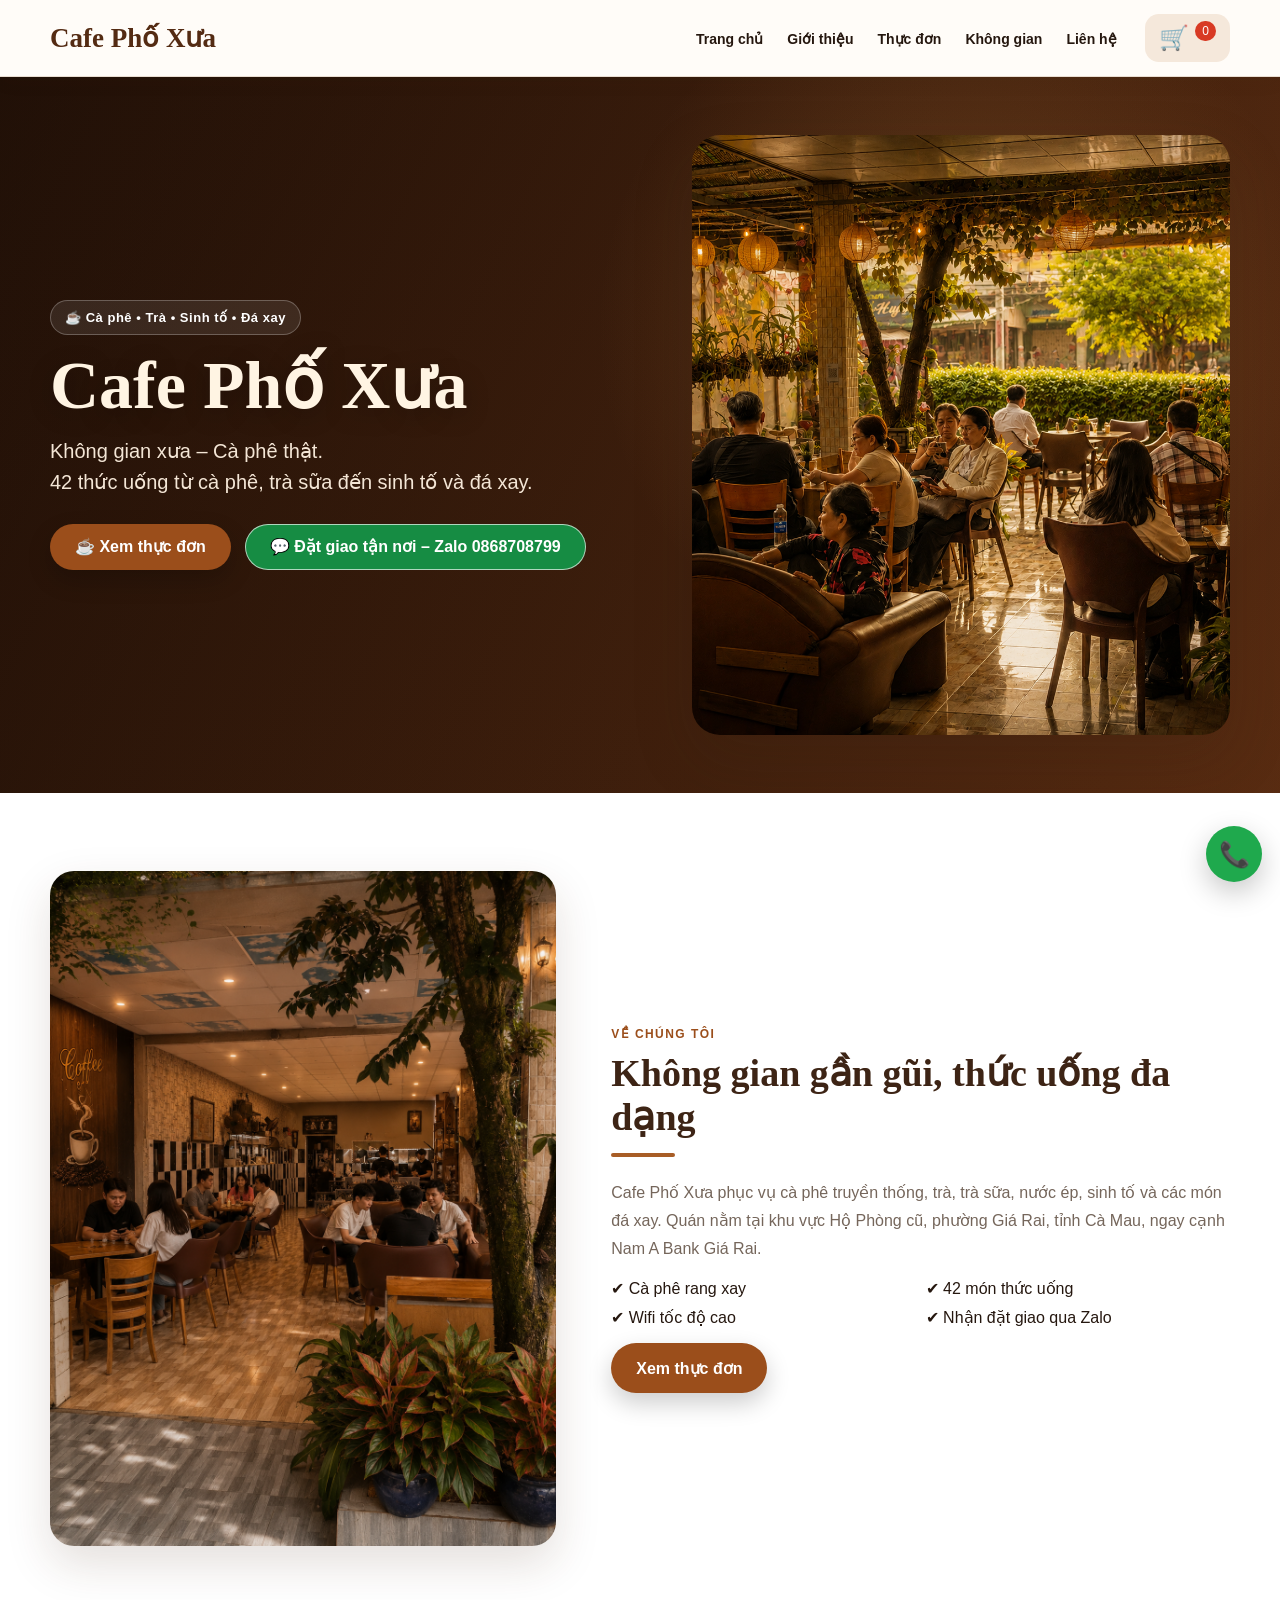
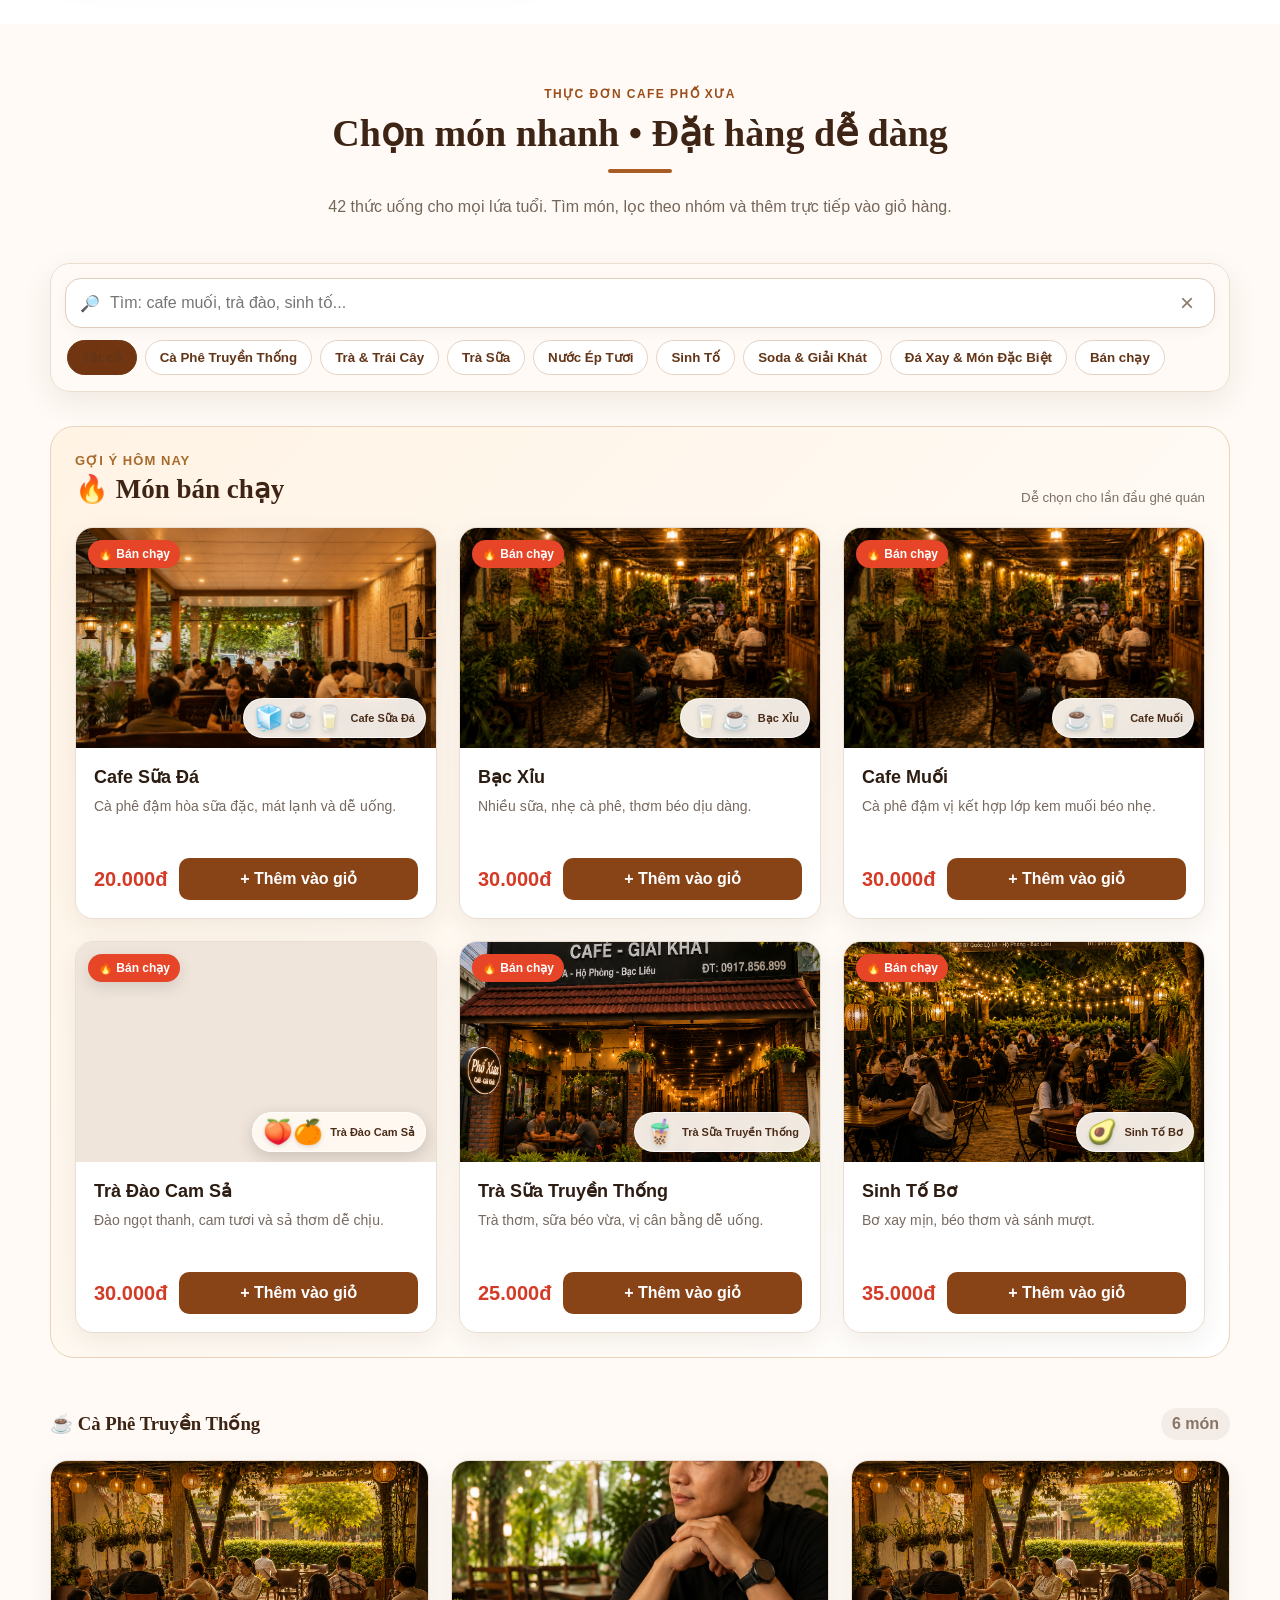
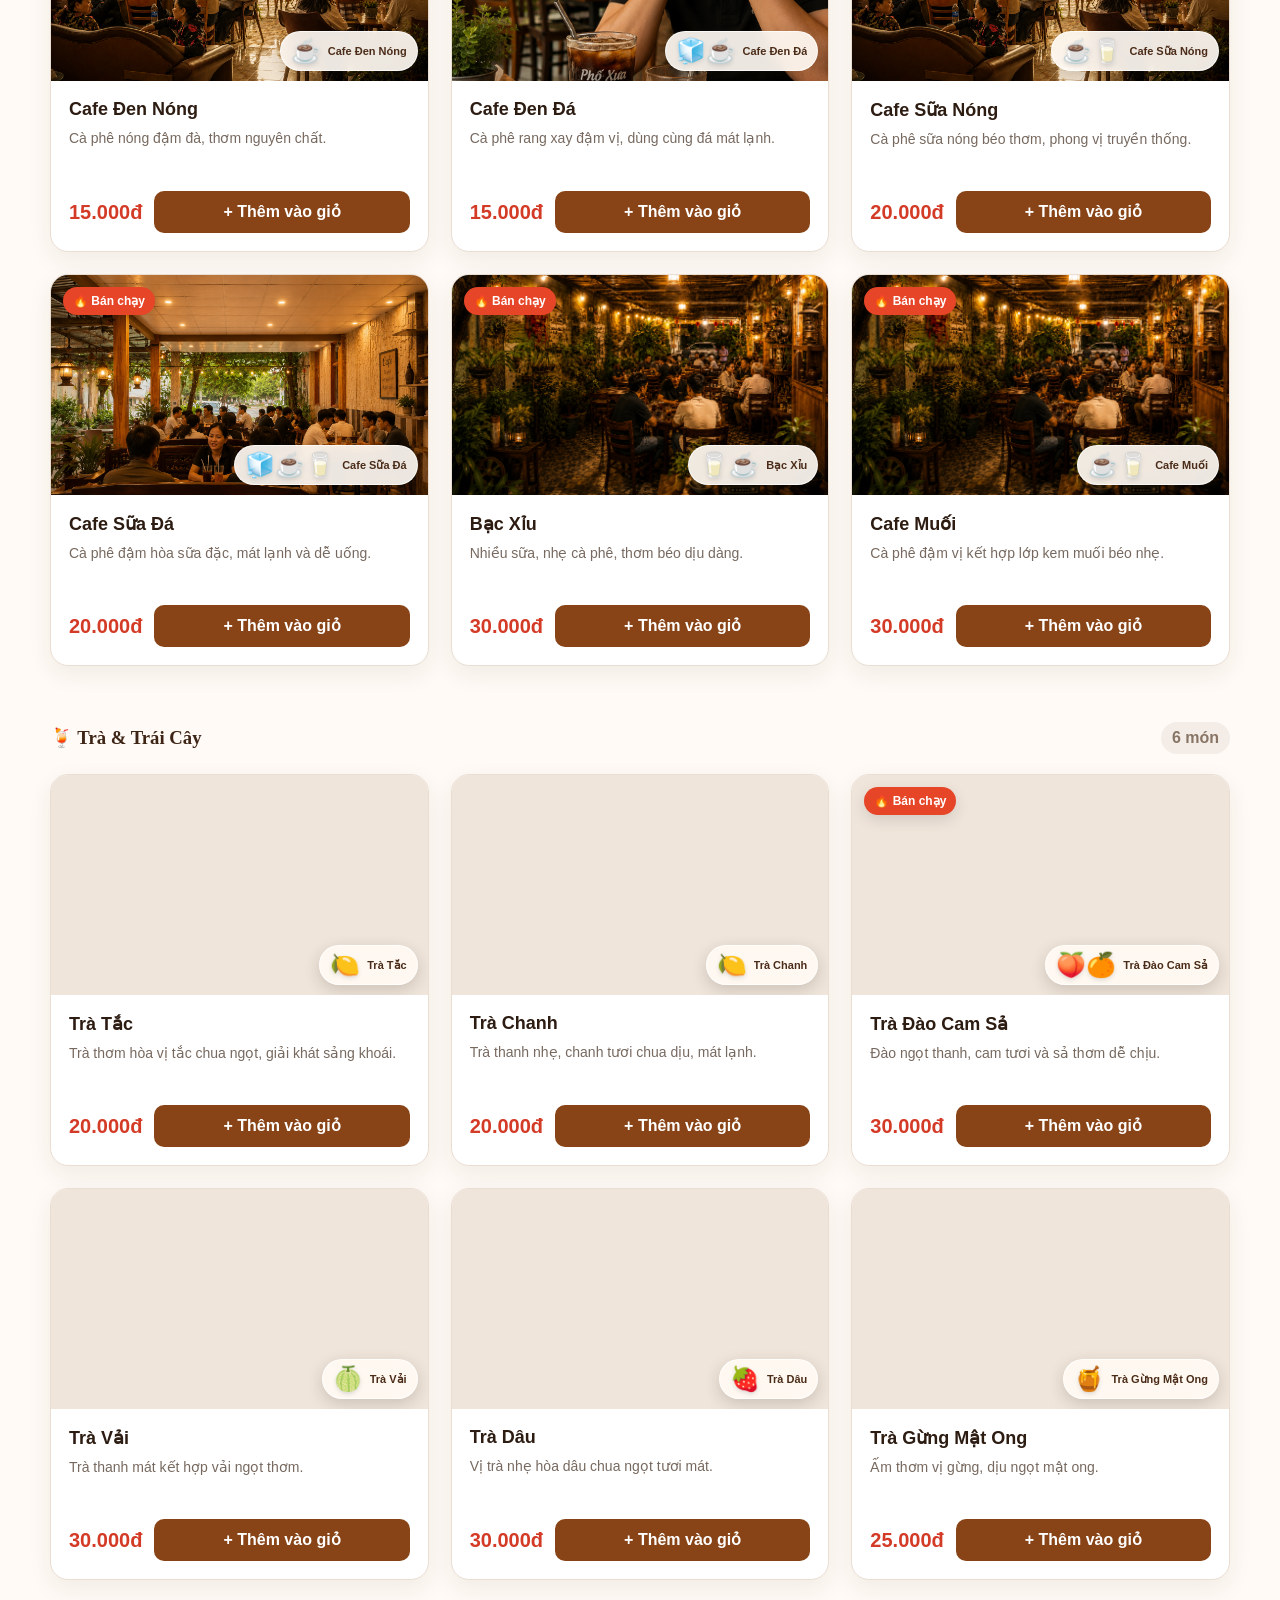
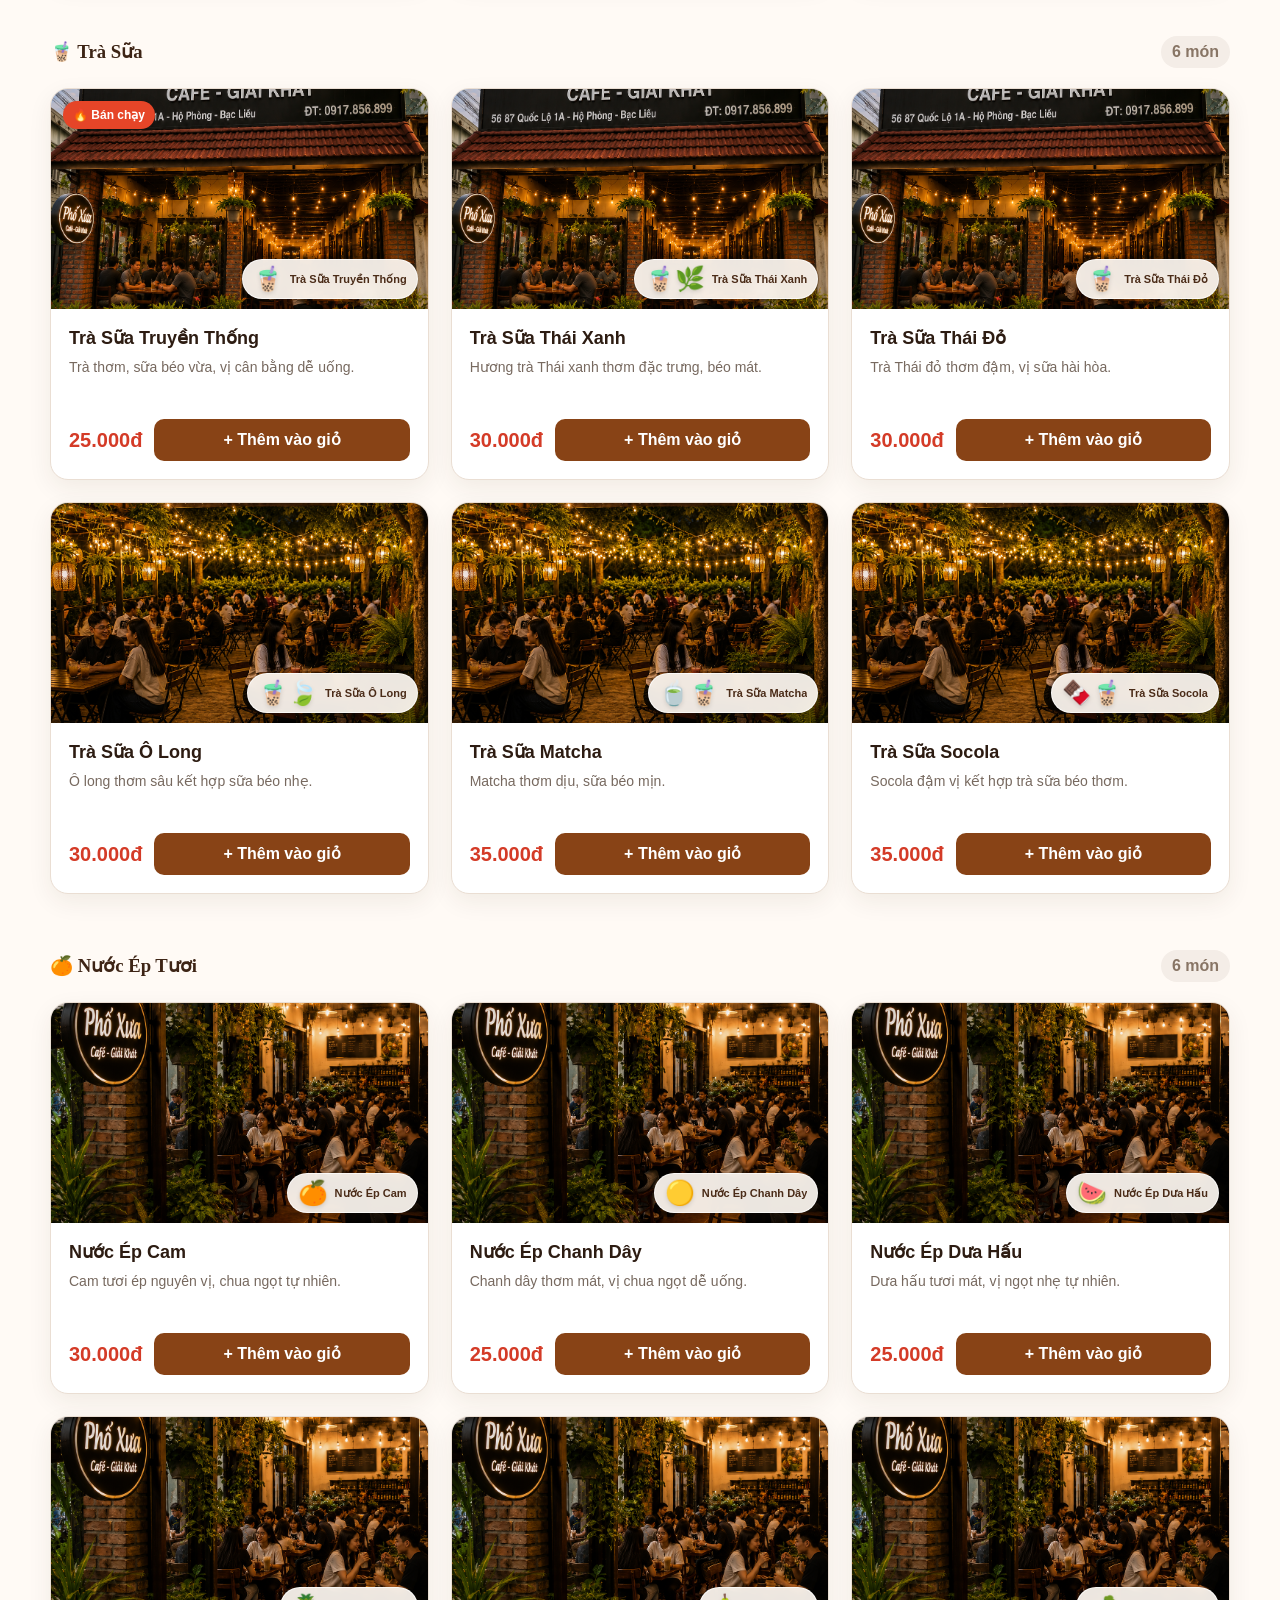
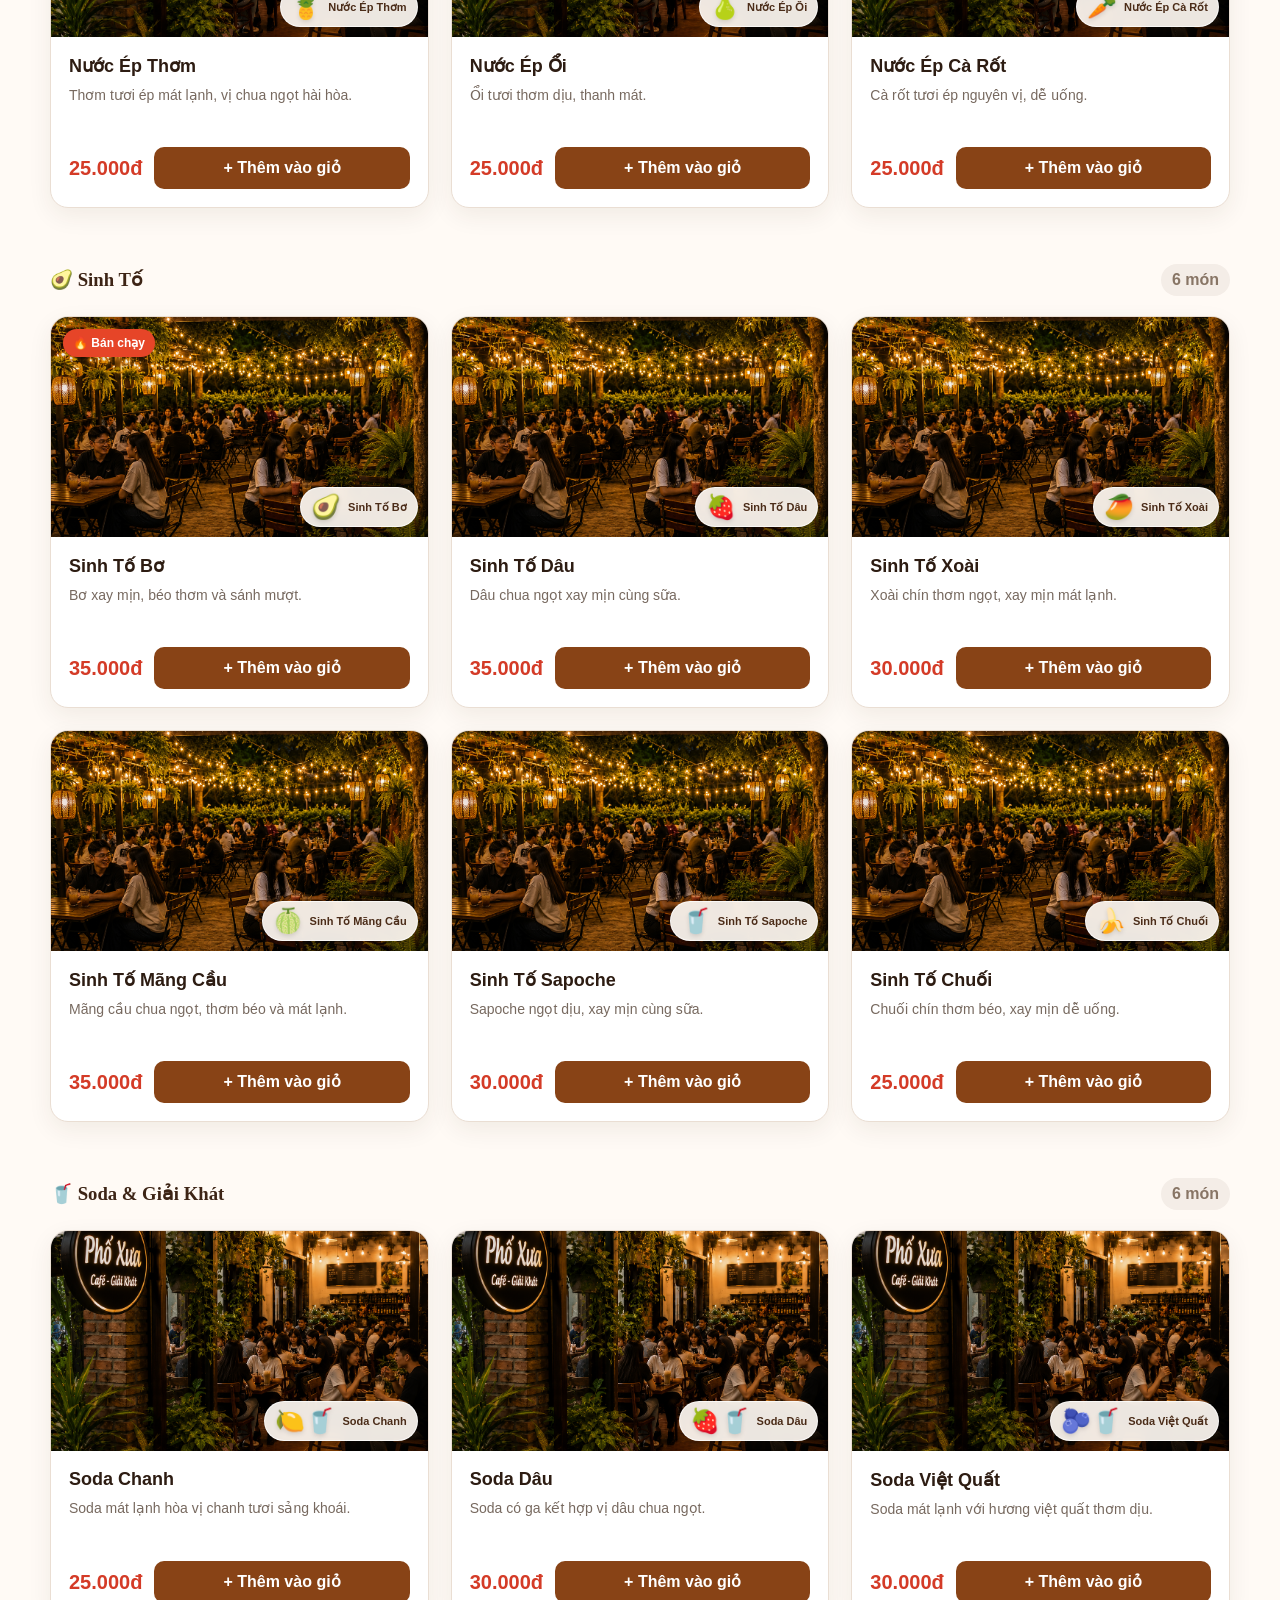
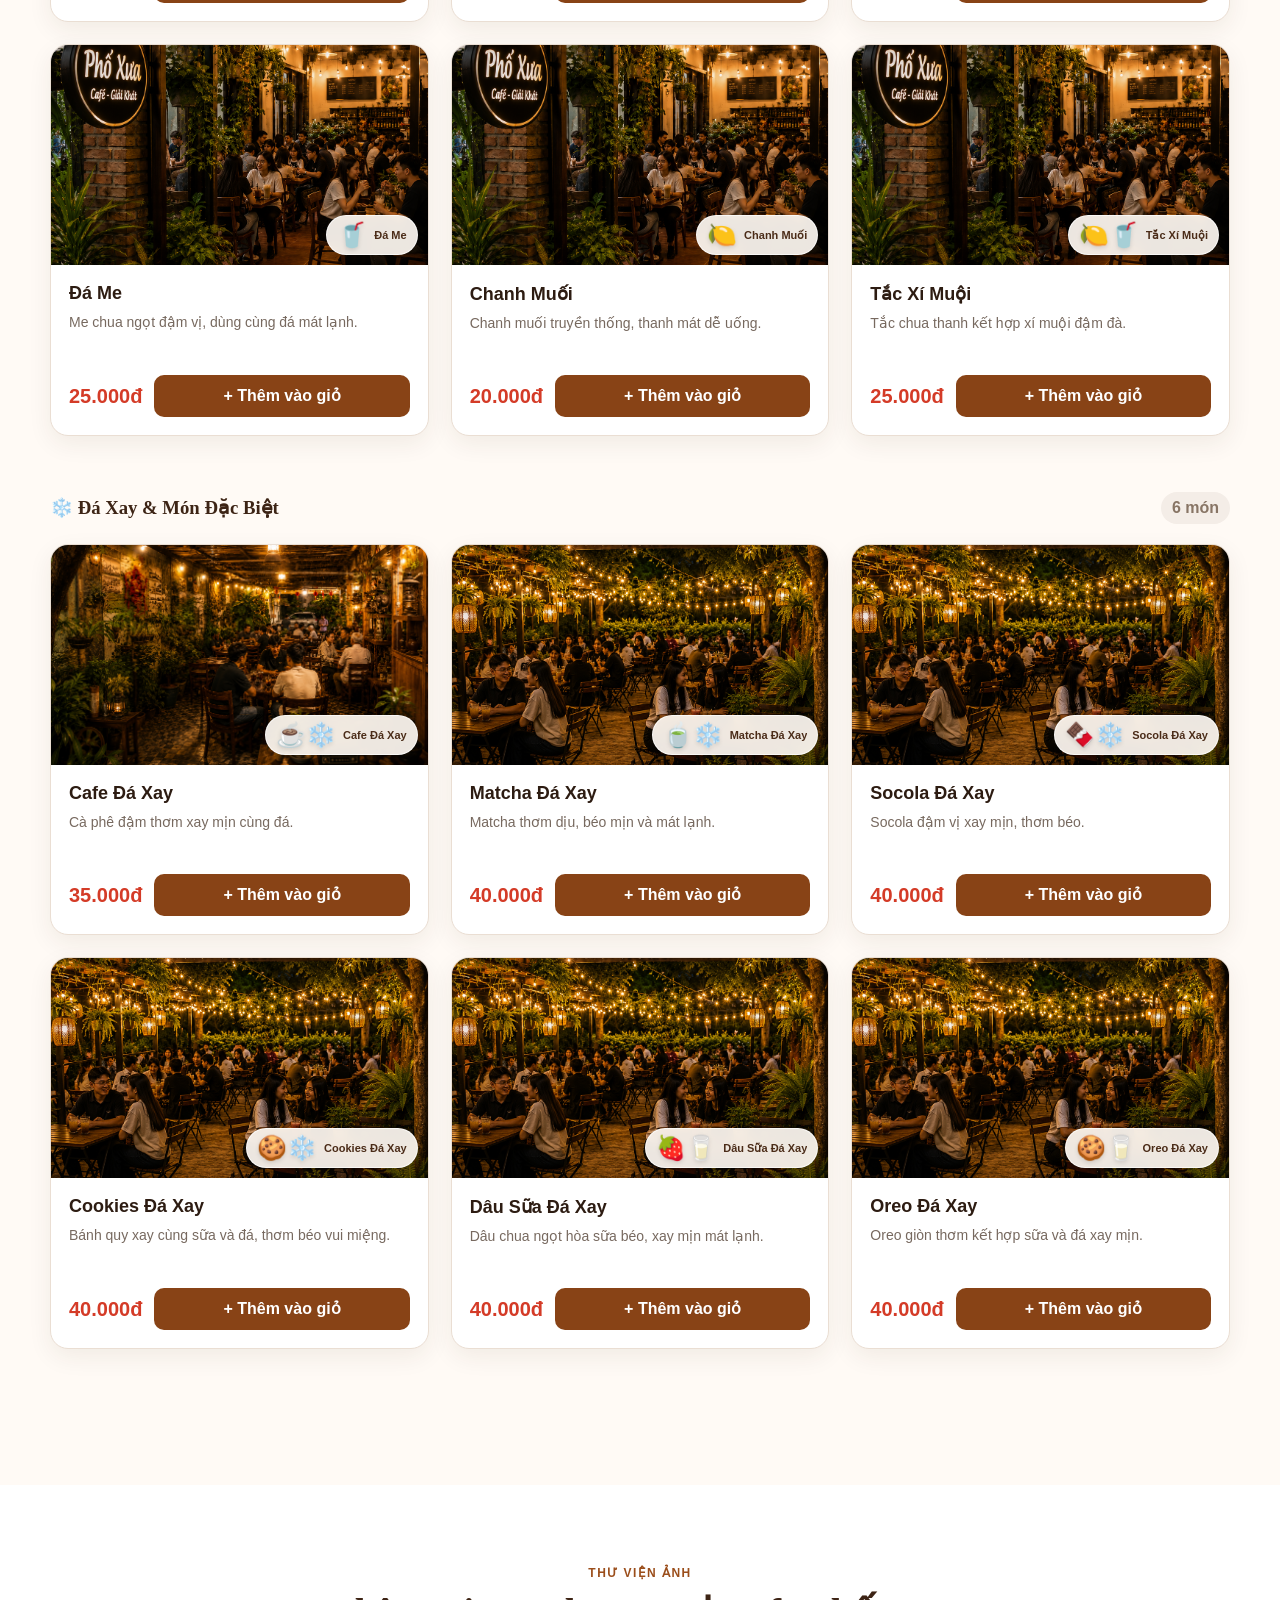
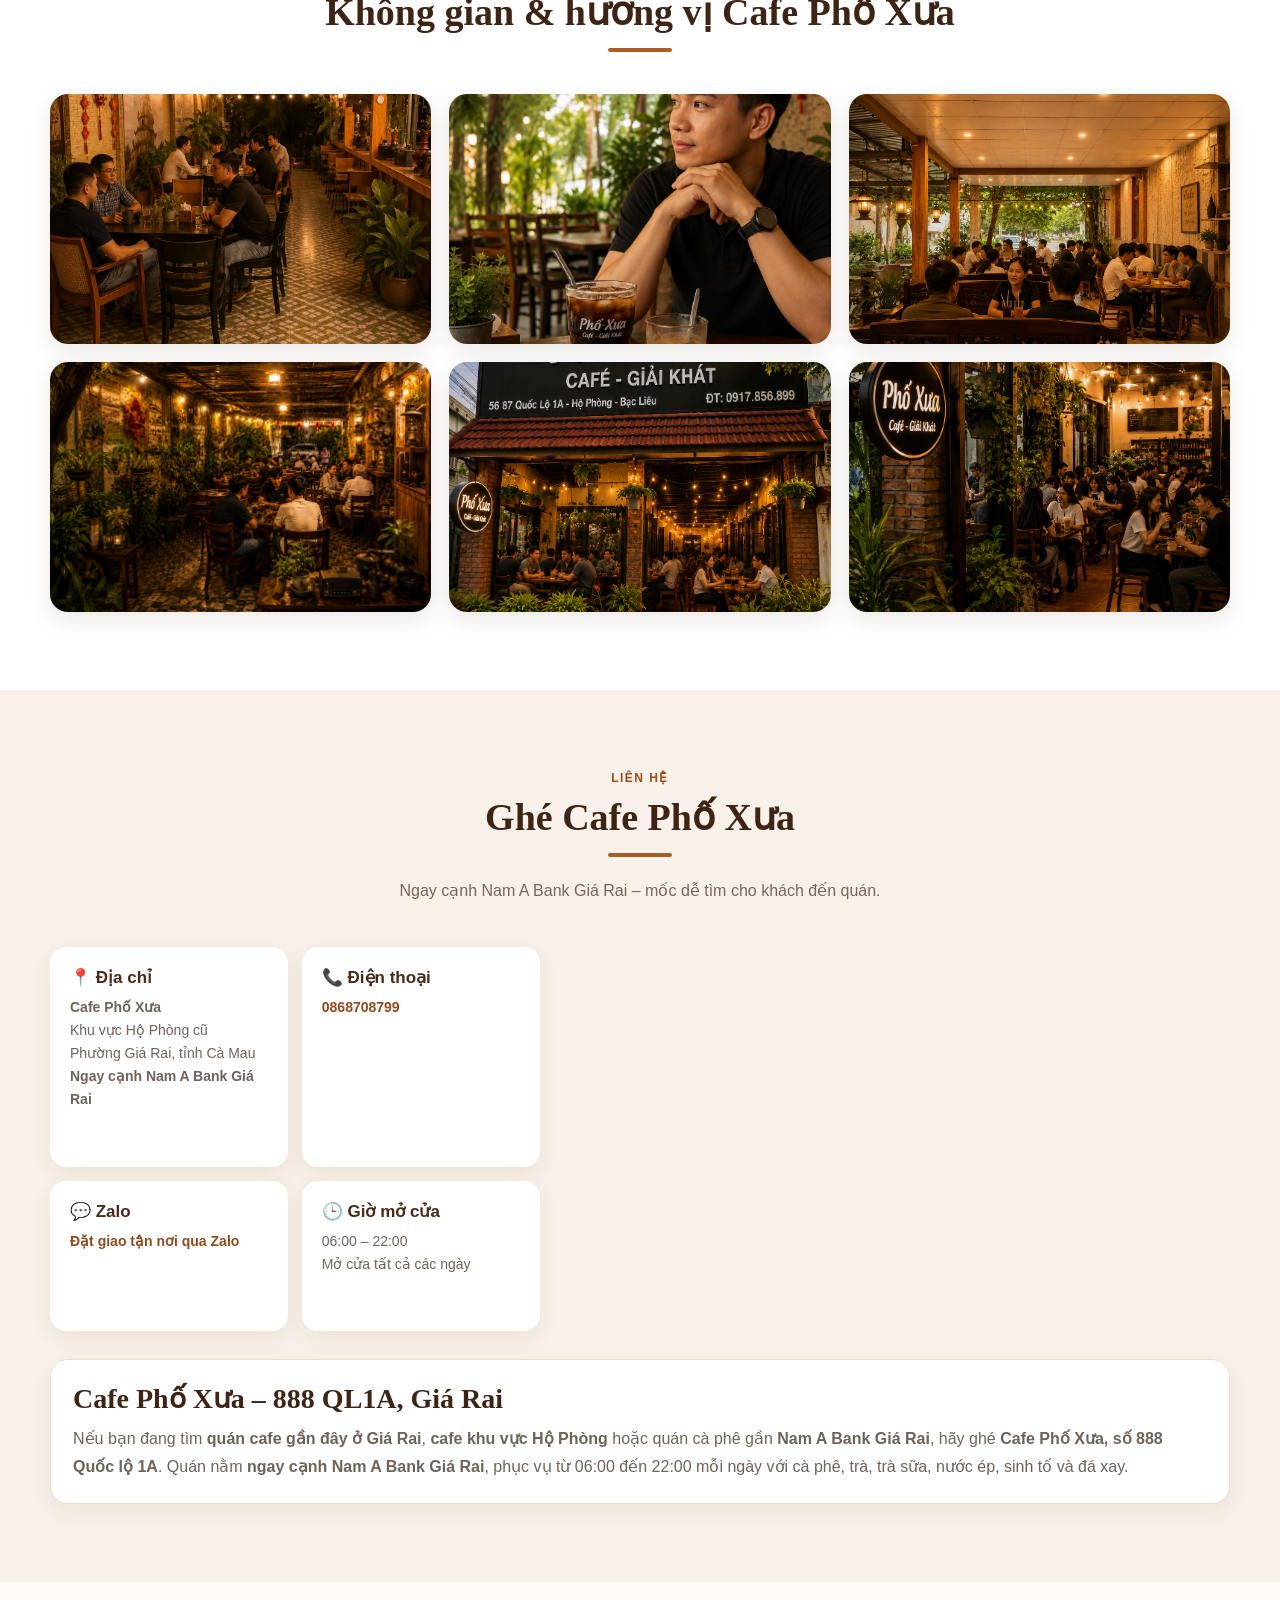
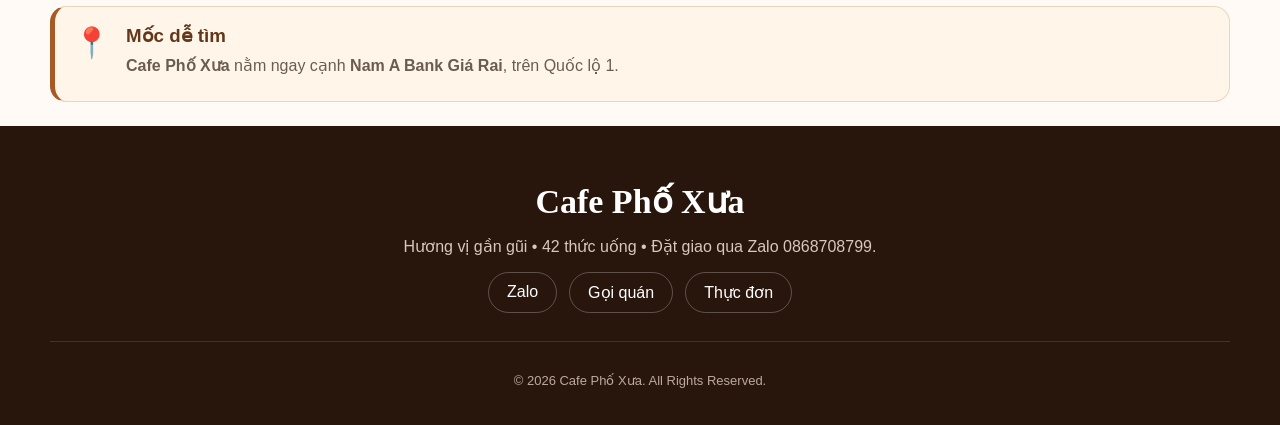
==== commit f774f979: "Update index.html" ====
--- a/index.html
+++ b/index.html
@@ -1 +1 @@
-<!DOCTYPE html><html lang="vi"><head><meta charset="UTF-8"><meta name="viewport" content="width=device-width,initial-scale=1"><title>Cafe Phố Xưa Giá Rai | Cà phê, trà sữa, nước ép & giao tận nơi</title><meta name="description" content="Cafe Phố Xưa tại khu vực Hộ Phòng cũ, phường Giá Rai, tỉnh Cà Mau. 42 món cà phê, trà, trà sữa, nước ép, sinh tố và đá xay. Đặt giao tận nơi qua Zalo 0868708799."><meta name="robots" content="index,follow,max-image-preview:large"><meta name="theme-color" content="#6f451f"><meta name="application-name" content="Cafe Phố Xưa"><meta name="apple-mobile-web-app-capable" content="yes"><meta name="apple-mobile-web-app-title" content="Cafe Phố Xưa"><link rel="canonical" href="https://khaingoanminh-max.github.io/CafePhoXua-V8-Stable/"><link rel="icon" href="favicon.svg" type="image/svg+xml"><link rel="manifest" href="manifest.webmanifest"><meta property="og:locale" content="vi_VN"><meta property="og:type" content="website"><meta property="og:site_name" content="Cafe Phố Xưa"><meta property="og:title" content="Cafe Phố Xưa – Giá Rai"><meta property="og:description" content="42 thức uống • Mở cửa 06:00–22:00 • Đặt giao tận nơi qua Zalo 0868708799"><meta property="og:url" content="https://khaingoanminh-max.github.io/CafePhoXua-V8-Stable/"><meta property="og:image" content="https://khaingoanminh-max.github.io/CafePhoXua-V8-Stable/images/coffee-01.webp"><meta property="og:image:alt" content="Cafe Phố Xưa – cà phê và thức uống tại Giá Rai"><meta name="twitter:card" content="summary_large_image"><meta name="twitter:title" content="Cafe Phố Xưa – Giá Rai"><meta name="twitter:description" content="42 thức uống • Đặt giao tận nơi qua Zalo 0868708799"><meta name="twitter:image" content="https://khaingoanminh-max.github.io/CafePhoXua-V8-Stable/images/coffee-01.webp"><link rel="stylesheet" href="style.css"><style>.skip-link{position:fixed;left:12px;top:-80px;z-index:100000;background:#fff;color:#542b13;border:2px solid #6f451f;border-radius:10px;padding:10px 14px;font-weight:800;text-decoration:none}.skip-link:focus{top:12px}a:focus-visible,button:focus-visible,input:focus-visible,textarea:focus-visible,[role=button]:focus-visible{outline:3px solid #e0a25c;outline-offset:3px}</style><script type="application/ld+json">{"@context":"https://schema.org","@type":"CafeOrCoffeeShop","name":"Cafe Phố Xưa","url":"https://khaingoanminh-max.github.io/CafePhoXua-V8-Stable/","image":"https://khaingoanminh-max.github.io/CafePhoXua-V8-Stable/images/coffee-01.webp","telephone":"+84868708799","priceRange":"15K-40K VND","servesCuisine":["Cà phê","Trà","Trà sữa","Nước ép","Sinh tố","Đá xay"],"menu":"https://khaingoanminh-max.github.io/CafePhoXua-V8-Stable/#menu","address":{"@type":"PostalAddress","streetAddress":"Khu vực Hộ Phòng cũ, ngay cạnh Nam A Bank Giá Rai","addressLocality":"Phường Giá Rai","addressRegion":"Cà Mau","addressCountry":"VN"},"openingHoursSpecification":{"@type":"OpeningHoursSpecification","dayOfWeek":["Monday","Tuesday","Wednesday","Thursday","Friday","Saturday","Sunday"],"opens":"06:00","closes":"22:00"}}</script></head><body><a class="skip-link" href="#main-content">Bỏ qua đến nội dung chính</a><header id="home"><div class="container"><div class="logo"><h1>Cafe Phố Xưa</h1></div><nav aria-label="Điều hướng chính"><ul><li><a href="#home">Trang chủ</a></li><li><a href="#about">Giới thiệu</a></li><li><a href="#menu">Thực đơn</a></li><li><a href="#gallery">Không gian</a></li><li><a href="#contact">Liên hệ</a></li></ul></nav><div class="cart" id="cart-icon" role="button" tabindex="0" aria-label="Mở giỏ hàng" aria-controls="cart-popup">🛒 <span id="cart-count" aria-live="polite">0</span></div></div></header><main id="main-content"><section class="hero" id="hero"><div class="hero-overlay"></div><div class="container hero-container"><div class="hero-content"><div class="hero-badge">☕ Cà phê • Trà • Sinh tố • Đá xay</div><h2>Cafe Phố Xưa</h2><p>Không gian xưa – Cà phê thật.<br>42 thức uống cho mọi lứa tuổi, phục vụ tận tâm mỗi ngày.</p><div class="hero-buttons"><a href="#menu" class="btn btn-primary">☕ Xem thực đơn</a><a href="https://zalo.me/0868708799" target="_blank" rel="noopener noreferrer" class="btn btn-outline">💬 Đặt giao tận nơi – Zalo 0868708799</a></div></div><div class="hero-image"><img src="images/coffee-01.webp" alt="Cafe Phố Xưa tại Giá Rai" width="800" height="600" fetchpriority="high"></div></div></section><section class="about" id="about"><div class="container about-container"><div class="about-image"><img src="images/coffee-06.webp" alt="Không gian Cafe Phố Xưa" loading="lazy"></div><div class="about-content"><span class="section-tag">Về chúng tôi</span><h2>Không gian gần gũi, thức uống đa dạng</h2><div class="line"></div><p>Cafe Phố Xưa phục vụ cà phê truyền thống, trà, trà sữa, nước ép, sinh tố và các món đá xay. Quán nằm tại khu vực Hộ Phòng cũ, phường Giá Rai, tỉnh Cà Mau, ngay cạnh Nam A Bank Giá Rai.</p><ul><li>✔ Cà phê rang xay</li><li>✔ 42 món thức uống</li><li>✔ Wifi tốc độ cao</li><li>✔ Nhận đặt giao qua Zalo</li></ul><a href="#menu" class="btn-primary">Xem thực đơn</a></div></div></section><section class="menu-preview" id="menu"><div class="container"><div class="section-header"><span class="section-tag">Thực đơn Cafe Phố Xưa</span><h2>Đang tải thực đơn...</h2><div class="line"></div></div></div></section><section class="gallery" id="gallery"><div class="container"><div class="section-header"><span class="section-tag">Thư viện ảnh</span><h2>Không gian & hương vị Cafe Phố Xưa</h2><div class="line"></div></div><div class="gallery-grid"><div class="gallery-item"><img src="images/coffee-07.webp" alt="Không gian Cafe Phố Xưa" loading="lazy"></div><div class="gallery-item"><img src="images/coffee-08.webp" alt="Cafe đen đá" loading="lazy"></div><div class="gallery-item"><img src="images/coffee-09.webp" alt="Cafe sữa đá" loading="lazy"></div><div class="gallery-item"><img src="images/coffee-02.webp" alt="Thức uống Cafe Phố Xưa" loading="lazy"></div><div class="gallery-item"><img src="images/coffee-03.webp" alt="Trà tại Cafe Phố Xưa" loading="lazy"></div><div class="gallery-item"><img src="images/coffee-04.webp" alt="Thức uống giải khát" loading="lazy"></div></div></div></section><section class="contact" id="contact"><div class="container"><div class="section-header"><span class="section-tag">Liên hệ</span><h2>Ghé Cafe Phố Xưa</h2><div class="line"></div><p>Ngay cạnh Nam A Bank Giá Rai – mốc dễ tìm cho khách đến quán.</p></div><div class="contact-wrapper"><div class="contact-info"><div class="contact-item"><h3>📍 Địa chỉ</h3><p><strong>Cafe Phố Xưa</strong><br>Khu vực Hộ Phòng cũ<br>Phường Giá Rai, tỉnh Cà Mau<br><strong>Ngay cạnh Nam A Bank Giá Rai</strong></p></div><div class="contact-item"><h3>📞 Điện thoại</h3><p><a href="tel:0868708799">0868708799</a></p></div><div class="contact-item"><h3>💬 Zalo</h3><p><a href="https://zalo.me/0868708799" target="_blank" rel="noopener noreferrer">Đặt giao tận nơi qua Zalo</a></p></div><div class="contact-item"><h3>🕒 Giờ mở cửa</h3><p>06:00 – 22:00<br>Mở cửa tất cả các ngày</p></div></div><div class="contact-map"><iframe title="Bản đồ Cafe Phố Xưa cạnh Nam A Bank Giá Rai" src="https://www.google.com/maps/embed?pb=!1m18!1m12!1m3!1d3938.2147399314617!2d105.40630787569245!3d9.225081085887421!2m3!1f0!2f0!3f0!3m2!1i1024!2i768!4f13.1!3m3!1m2!1s0x31a4b2367dd7c79f%3A0x2dee524af6438806!2sNam%20A%20Bank%20Gi%C3%A1%20Rai!5e0!3m2!1svi!2s!4v1783863002044!5m2!1svi!2s" loading="lazy" allowfullscreen></iframe></div></div></div></section><div class="location-guide-card"><div class="location-guide-icon">📍</div><div class="location-guide-content"><h3>Mốc dễ tìm</h3><p><strong>Cafe Phố Xưa</strong> nằm ngay cạnh <strong>Nam A Bank Giá Rai</strong>, trên Quốc lộ 1.</p></div></div></main><footer class="footer"><div class="container"><div class="footer-content"><h2>Cafe Phố Xưa</h2><p>Hương vị gần gũi • 42 thức uống • Đặt giao qua Zalo 0868708799.</p><div class="footer-social"><a href="https://zalo.me/0868708799" target="_blank" rel="noopener noreferrer">Zalo</a><a href="tel:0868708799">Gọi quán</a><a href="#menu">Thực đơn</a></div></div><div class="footer-bottom"><p>© 2026 Cafe Phố Xưa. All Rights Reserved.</p></div></div></footer><div id="cart-popup" class="cart-popup"><div class="cart-box" role="dialog" aria-modal="true" aria-labelledby="cart-title"><h2 id="cart-title">🛒 Giỏ hàng</h2><div id="cart-items">Chưa có sản phẩm.</div><hr><h3 id="cart-total">Tổng tiền: 0đ</h3><button id="btnOpenPaymentPopup" type="button">🛒 Thanh toán</button><button id="close-cart" type="button">Đóng</button></div></div><a href="tel:0868708799" class="floating-call" aria-label="Gọi Cafe Phố Xưa">📞</a><div id="paymentOverlay"><div id="paymentPopup" role="dialog" aria-modal="true" aria-labelledby="payment-title"><div class="payment-header"><h2 id="payment-title">Thanh toán đơn hàng</h2><button id="closePaymentPopup" type="button" aria-label="Đóng">✕</button></div><div class="payment-body"><div class="payment-group"><label for="customerName">Họ và tên</label><input id="customerName" type="text" autocomplete="name" placeholder="Nhập họ và tên"></div><div class="payment-group"><label for="customerPhone">Số điện thoại</label><input id="customerPhone" type="tel" inputmode="tel" autocomplete="tel" placeholder="Nhập số điện thoại"></div><div class="payment-group"><label for="customerAddress">Địa chỉ giao hàng</label><textarea id="customerAddress" rows="3" autocomplete="street-address" placeholder="Nhập địa chỉ giao hàng"></textarea></div><div class="payment-group"><label for="customerNote">Ghi chú</label><textarea id="customerNote" rows="3" placeholder="Ví dụ: ít đá, ít đường..."></textarea></div><div class="payment-summary"><h3>Đơn hàng</h3><div id="paymentOrderList"></div></div><div class="payment-total"><span>Tổng thanh toán</span><strong id="paymentTotalPrice">0đ</strong></div></div><div class="payment-footer"><button id="btnSendZaloOrder" type="button">Gửi đơn qua Zalo</button><button id="btnContinueShopping" type="button">Tiếp tục mua hàng</button></div></div></div><div id="successOverlay"><div id="successPopup" role="dialog" aria-modal="true" aria-labelledby="success-title"><div class="success-icon" aria-hidden="true">🎉</div><h2 id="success-title">Đơn hàng đã được tạo</h2><p>Vui lòng nhấn <strong>Gửi</strong> trong Zalo để hoàn tất việc đặt hàng.</p><p>Cảm ơn Quý khách đã lựa chọn <strong>Cafe Phố Xưa</strong>.</p><button id="btnSuccessDone" type="button">Hoàn tất</button></div></div><script src="CafePhoXua.Core.js"></script><script src="CafePhoXua.Render.js"></script><script src="CafePhoXua.Cart.js"></script><script src="CafePhoXua.OrderBuilder.js"></script><script src="CafePhoXua.Zalo.js"></script><script src="CafePhoXua.Checkout.js"></script><script src="script.js"></script></body></html>+<!DOCTYPE html><html lang="vi"><head><meta charset="UTF-8"><meta name="viewport" content="width=device-width,initial-scale=1"><title>Cafe Phố Xưa Giá Rai | Cà phê, trà sữa, nước ép & giao tận nơi</title><meta name="description" content="Cafe Phố Xưa tại khu vực Hộ Phòng cũ, phường Giá Rai, tỉnh Cà Mau. 42 món cà phê, trà, trà sữa, nước ép, sinh tố và đá xay. Đặt giao tận nơi qua Zalo 0868708799."><meta name="robots" content="index,follow,max-image-preview:large"><meta name="theme-color" content="#6f451f"><meta name="application-name" content="Cafe Phố Xưa"><meta name="apple-mobile-web-app-capable" content="yes"><meta name="apple-mobile-web-app-title" content="Cafe Phố Xưa"><link rel="canonical" href="https://khaingoanminh-max.github.io/CafePhoXua-V8-Stable/"><link rel="icon" href="favicon.svg" type="image/svg+xml"><link rel="manifest" href="manifest.webmanifest"><meta property="og:locale" content="vi_VN"><meta property="og:type" content="website"><meta property="og:site_name" content="Cafe Phố Xưa"><meta property="og:title" content="Cafe Phố Xưa – Giá Rai"><meta property="og:description" content="42 thức uống • Mở cửa 06:00–22:00 • Đặt giao tận nơi qua Zalo 0868708799"><meta property="og:url" content="https://khaingoanminh-max.github.io/CafePhoXua-V8-Stable/"><meta property="og:image" content="https://khaingoanminh-max.github.io/CafePhoXua-V8-Stable/images/coffee-01.webp"><meta property="og:image:alt" content="Cafe Phố Xưa – cà phê và thức uống tại Giá Rai"><meta name="twitter:card" content="summary_large_image"><meta name="twitter:title" content="Cafe Phố Xưa – Giá Rai"><meta name="twitter:description" content="42 thức uống • Đặt giao tận nơi qua Zalo 0868708799"><meta name="twitter:image" content="https://khaingoanminh-max.github.io/CafePhoXua-V8-Stable/images/coffee-01.webp"><link rel="stylesheet" href="style.css"><style>.skip-link{position:fixed;left:12px;top:-80px;z-index:100000;background:#fff;color:#542b13;border:2px solid #6f451f;border-radius:10px;padding:10px 14px;font-weight:800;text-decoration:none}.skip-link:focus{top:12px}a:focus-visible,button:focus-visible,input:focus-visible,textarea:focus-visible,[role=button]:focus-visible{outline:3px solid #e0a25c;outline-offset:3px}</style><script type="application/ld+json">{"@context":"https://schema.org","@type":"CafeOrCoffeeShop","name":"Cafe Phố Xưa","url":"https://khaingoanminh-max.github.io/CafePhoXua-V8-Stable/","image":"https://khaingoanminh-max.github.io/CafePhoXua-V8-Stable/images/coffee-01.webp","telephone":"+84868708799","priceRange":"15K-40K VND","servesCuisine":["Cà phê","Trà","Trà sữa","Nước ép","Sinh tố","Đá xay"],"menu":"https://khaingoanminh-max.github.io/CafePhoXua-V8-Stable/#menu","address":{"@type":"PostalAddress","streetAddress":"Khu vực Hộ Phòng cũ, ngay cạnh Nam A Bank Giá Rai","addressLocality":"Phường Giá Rai","addressRegion":"Cà Mau","addressCountry":"VN"},"openingHoursSpecification":{"@type":"OpeningHoursSpecification","dayOfWeek":["Monday","Tuesday","Wednesday","Thursday","Friday","Saturday","Sunday"],"opens":"06:00","closes":"22:00"}}</script></head><body><a class="skip-link" href="#main-content">Bỏ qua đến nội dung chính</a><header id="home"><div class="container"><div class="logo"><h1>Cafe Phố Xưa</h1></div><nav aria-label="Điều hướng chính"><ul><li><a href="#home">Trang chủ</a></li><li><a href="#about">Giới thiệu</a></li><li><a href="#menu">Thực đơn</a></li><li><a href="#gallery">Không gian</a></li><li><a href="#contact">Liên hệ</a></li></ul></nav><div class="cart" id="cart-icon" role="button" tabindex="0" aria-label="Mở giỏ hàng" aria-controls="cart-popup">🛒 <span id="cart-count" aria-live="polite">0</span></div></div></header><main id="main-content"><section class="hero" id="hero"><div class="hero-overlay"></div><div class="container hero-container"><div class="hero-content"><div class="hero-badge">☕ Cà phê • Trà • Sinh tố • Đá xay</div><h2>Cafe Phố Xưa</h2><p>Không gian xưa – Cà phê thật.<br>42 thức uống cho mọi lứa tuổi, phục vụ tận tâm mỗi ngày.</p><div class="hero-buttons"><a href="#menu" class="btn btn-primary">☕ Xem thực đơn</a><a href="https://zalo.me/0868708799" target="_blank" rel="noopener noreferrer" class="btn btn-outline">💬 Đặt giao tận nơi – Zalo 0868708799</a></div></div><div class="hero-image"><img src="images/coffee-01.webp" alt="Cafe Phố Xưa tại Giá Rai" width="800" height="600" fetchpriority="high"></div></div></section><section class="about" id="about"><div class="container about-container"><div class="about-image"><img src="images/coffee-06.webp" alt="Không gian Cafe Phố Xưa" loading="lazy"></div><div class="about-content"><span class="section-tag">Về chúng tôi</span><h2>Không gian gần gũi, thức uống đa dạng</h2><div class="line"></div><p>Cafe Phố Xưa phục vụ cà phê truyền thống, trà, trà sữa, nước ép, sinh tố và các món đá xay. Quán nằm tại khu vực Hộ Phòng cũ, phường Giá Rai, tỉnh Cà Mau, ngay cạnh Nam A Bank Giá Rai.</p><ul><li>✔ Cà phê rang xay</li><li>✔ 42 món thức uống</li><li>✔ Wifi tốc độ cao</li><li>✔ Nhận đặt giao qua Zalo</li></ul><a href="#menu" class="btn-primary">Xem thực đơn</a></div></div></section><section class="menu-preview" id="menu"><div class="container"><div class="section-header"><span class="section-tag">Thực đơn Cafe Phố Xưa</span><h2>Đang tải thực đơn...</h2><div class="line"></div></div></div></section><section class="gallery" id="gallery"><div class="container"><div class="section-header"><span class="section-tag">Thư viện ảnh</span><h2>Không gian & hương vị Cafe Phố Xưa</h2><div class="line"></div></div><div class="gallery-grid"><div class="gallery-item"><img src="images/coffee-07.webp" alt="Không gian Cafe Phố Xưa" loading="lazy"></div><div class="gallery-item"><img src="images/coffee-08.webp" alt="Cafe đen đá" loading="lazy"></div><div class="gallery-item"><img src="images/coffee-09.webp" alt="Cafe sữa đá" loading="lazy"></div><div class="gallery-item"><img src="images/coffee-02.webp" alt="Thức uống Cafe Phố Xưa" loading="lazy"></div><div class="gallery-item"><img src="images/coffee-03.webp" alt="Trà tại Cafe Phố Xưa" loading="lazy"></div><div class="gallery-item"><img src="images/coffee-04.webp" alt="Thức uống giải khát" loading="lazy"></div></div></div></section><section class="contact" id="contact"><div class="container"><div class="section-header"><span class="section-tag">Liên hệ</span><h2>Ghé Cafe Phố Xưa</h2><div class="line"></div><p>Ngay cạnh Nam A Bank Giá Rai – mốc dễ tìm cho khách đến quán.</p></div><div class="contact-wrapper"><div class="contact-info"><div class="contact-item"><h3>📍 Địa chỉ</h3><p><strong>Cafe Phố Xưa</strong><br>Khu vực Hộ Phòng cũ<br>Phường Giá Rai, tỉnh Cà Mau<br><strong>Ngay cạnh Nam A Bank Giá Rai</strong></p></div><div class="contact-item"><h3>📞 Điện thoại</h3><p><a href="tel:0868708799">0868708799</a></p></div><div class="contact-item"><h3>💬 Zalo</h3><p><a href="https://zalo.me/0868708799" target="_blank" rel="noopener noreferrer">Đặt giao tận nơi qua Zalo</a></p></div><div class="contact-item"><h3>🕒 Giờ mở cửa</h3><p>06:00 – 22:00<br>Mở cửa tất cả các ngày</p></div></div><div class="contact-map"><iframe title="Bản đồ Cafe Phố Xưa cạnh Nam A Bank Giá Rai" src="https://www.google.com/maps/embed?pb=!1m18!1m12!1m3!1d3938.2147399314617!2d105.40630787569245!3d9.225081085887421!2m3!1f0!2f0!3f0!3m2!1i1024!2i768!4f13.1!3m3!1m2!1s0x31a4b2367dd7c79f%3A0x2dee524af6438806!2sNam%20A%20Bank%20Gi%C3%A1%20Rai!5e0!3m2!1svi!2s!4v1783863002044!5m2!1svi!2s" loading="lazy" allowfullscreen></iframe></div></div></div></section><div class="location-guide-card"><div class="location-guide-icon">📍</div><div class="location-guide-content"><h3>Mốc dễ tìm</h3><p><strong>Cafe Phố Xưa</strong> nằm ngay cạnh <strong>Nam A Bank Giá Rai</strong>, trên Quốc lộ 1.</p></div></div></main><footer class="footer"><div class="container"><div class="footer-content"><h2>Cafe Phố Xưa</h2><p>Hương vị gần gũi • 42 thức uống • Đặt giao qua Zalo 0868708799.</p><div class="footer-social"><a href="https://zalo.me/0868708799" target="_blank" rel="noopener noreferrer">Zalo</a><a href="tel:0868708799">Gọi quán</a><a href="#menu">Thực đơn</a></div></div><div class="footer-bottom"><p>© 2026 Cafe Phố Xưa. All Rights Reserved.</p></div></div></footer><div id="cart-popup" class="cart-popup"><div class="cart-box" role="dialog" aria-modal="true" aria-labelledby="cart-title"><h2 id="cart-title">🛒 Giỏ hàng</h2><div id="cart-items">Chưa có sản phẩm.</div><hr><h3 id="cart-total">Tổng tiền: 0đ</h3><button id="btnOpenPaymentPopup" type="button">🛒 Thanh toán</button><button id="close-cart" type="button">Đóng</button></div></div><a href="tel:0868708799" class="floating-call" aria-label="Gọi Cafe Phố Xưa">📞</a><div id="paymentOverlay"><div id="paymentPopup" role="dialog" aria-modal="true" aria-labelledby="payment-title"><div class="payment-header"><h2 id="payment-title">Thanh toán đơn hàng</h2><button id="closePaymentPopup" type="button" aria-label="Đóng">✕</button></div><div class="payment-body"><div class="payment-group"><label for="customerName">Họ và tên</label><input id="customerName" type="text" autocomplete="name" placeholder="Nhập họ và tên"></div><div class="payment-group"><label for="customerPhone">Số điện thoại</label><input id="customerPhone" type="tel" inputmode="tel" autocomplete="tel" placeholder="Nhập số điện thoại"></div><div class="payment-group"><label for="customerAddress">Địa chỉ giao hàng</label><textarea id="customerAddress" rows="3" autocomplete="street-address" placeholder="Nhập địa chỉ giao hàng"></textarea></div><div class="payment-group"><label for="customerNote">Ghi chú</label><textarea id="customerNote" rows="3" placeholder="Ví dụ: ít đá, ít đường..."></textarea></div><div class="payment-summary"><h3>Đơn hàng</h3><div id="paymentOrderList"></div></div><div class="payment-total"><span>Tổng thanh toán</span><strong id="paymentTotalPrice">0đ</strong></div></div><div class="payment-footer"><button id="btnSendZaloOrder" type="button">Gửi đơn qua Zalo</button><button id="btnContinueShopping" type="button">Tiếp tục mua hàng</button></div></div></div><div id="successOverlay"><div id="successPopup" role="dialog" aria-modal="true" aria-labelledby="success-title"><div class="success-icon" aria-hidden="true">🎉</div><h2 id="success-title">Đơn hàng đã được tạo</h2><p>Vui lòng nhấn <strong>Gửi</strong> trong Zalo để hoàn tất việc đặt hàng.</p><p>Cảm ơn Quý khách đã lựa chọn <strong>Cafe Phố Xưa</strong>.</p><button id="btnSuccessDone" type="button">Hoàn tất</button></div></div><script src="CafePhoXua.Core.js"></script><script src="CafePhoXua.Render.js"></script><script src="CafePhoXua.Cart.js"></script><script src="CafePhoXua.OrderBuilder.js"></script><script src="CafePhoXua.Zalo.js"></script><script src="CafePhoXua.Checkout.js"></script><script src="CafePhoXua.Checkout.js"></script><script src="CafePhoXua.OrderBuilder.js"></script><script src="CafePhoXua.Zalo.js"></script><script src="CafePhoXua.Checkout.js"></script> <script src="CafePhoXua.OrderBuilder.js"></script><script src="CafePhoXua.Zalo.js"></script><script src="CafePhoXua.Checkout.js"></script><script src="script.js"></script><script src="CafePhoXua.ZaloTextOnly.js?v=8.11.1-20260913"></script></body></html>
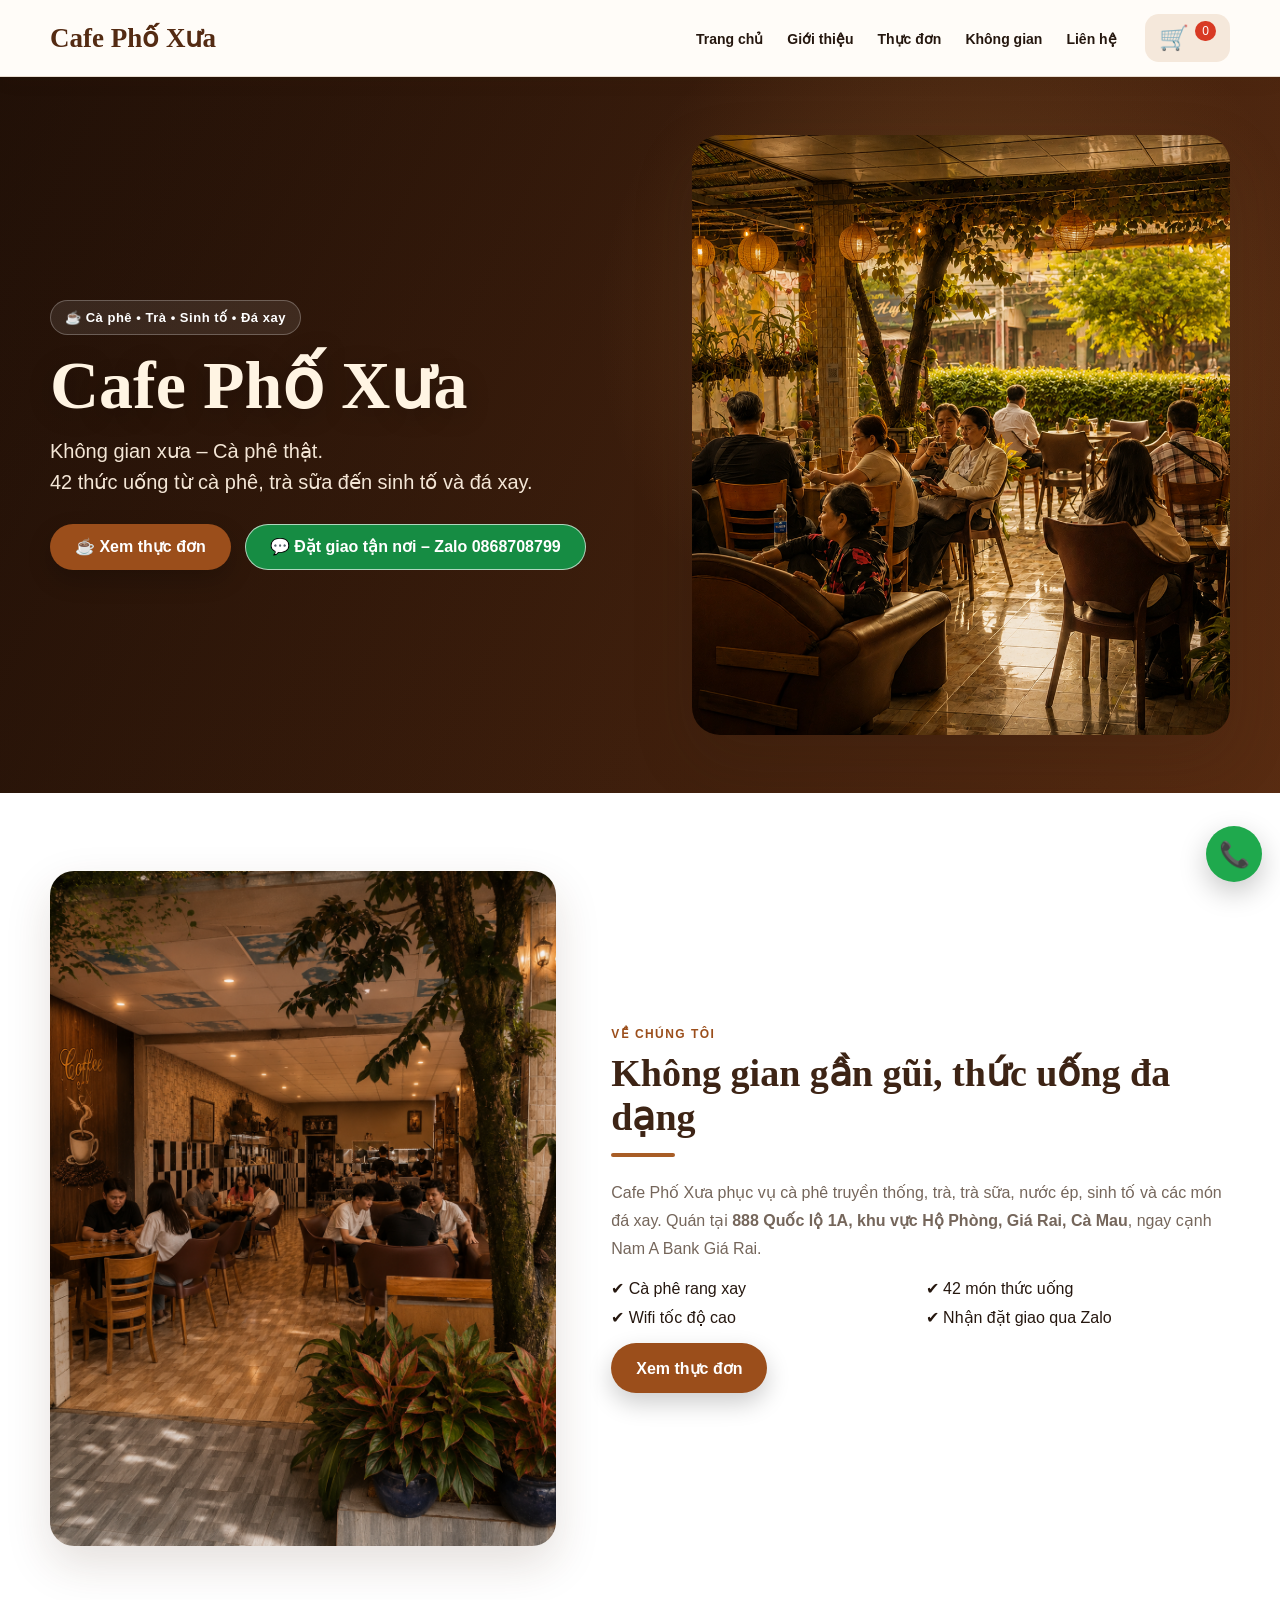
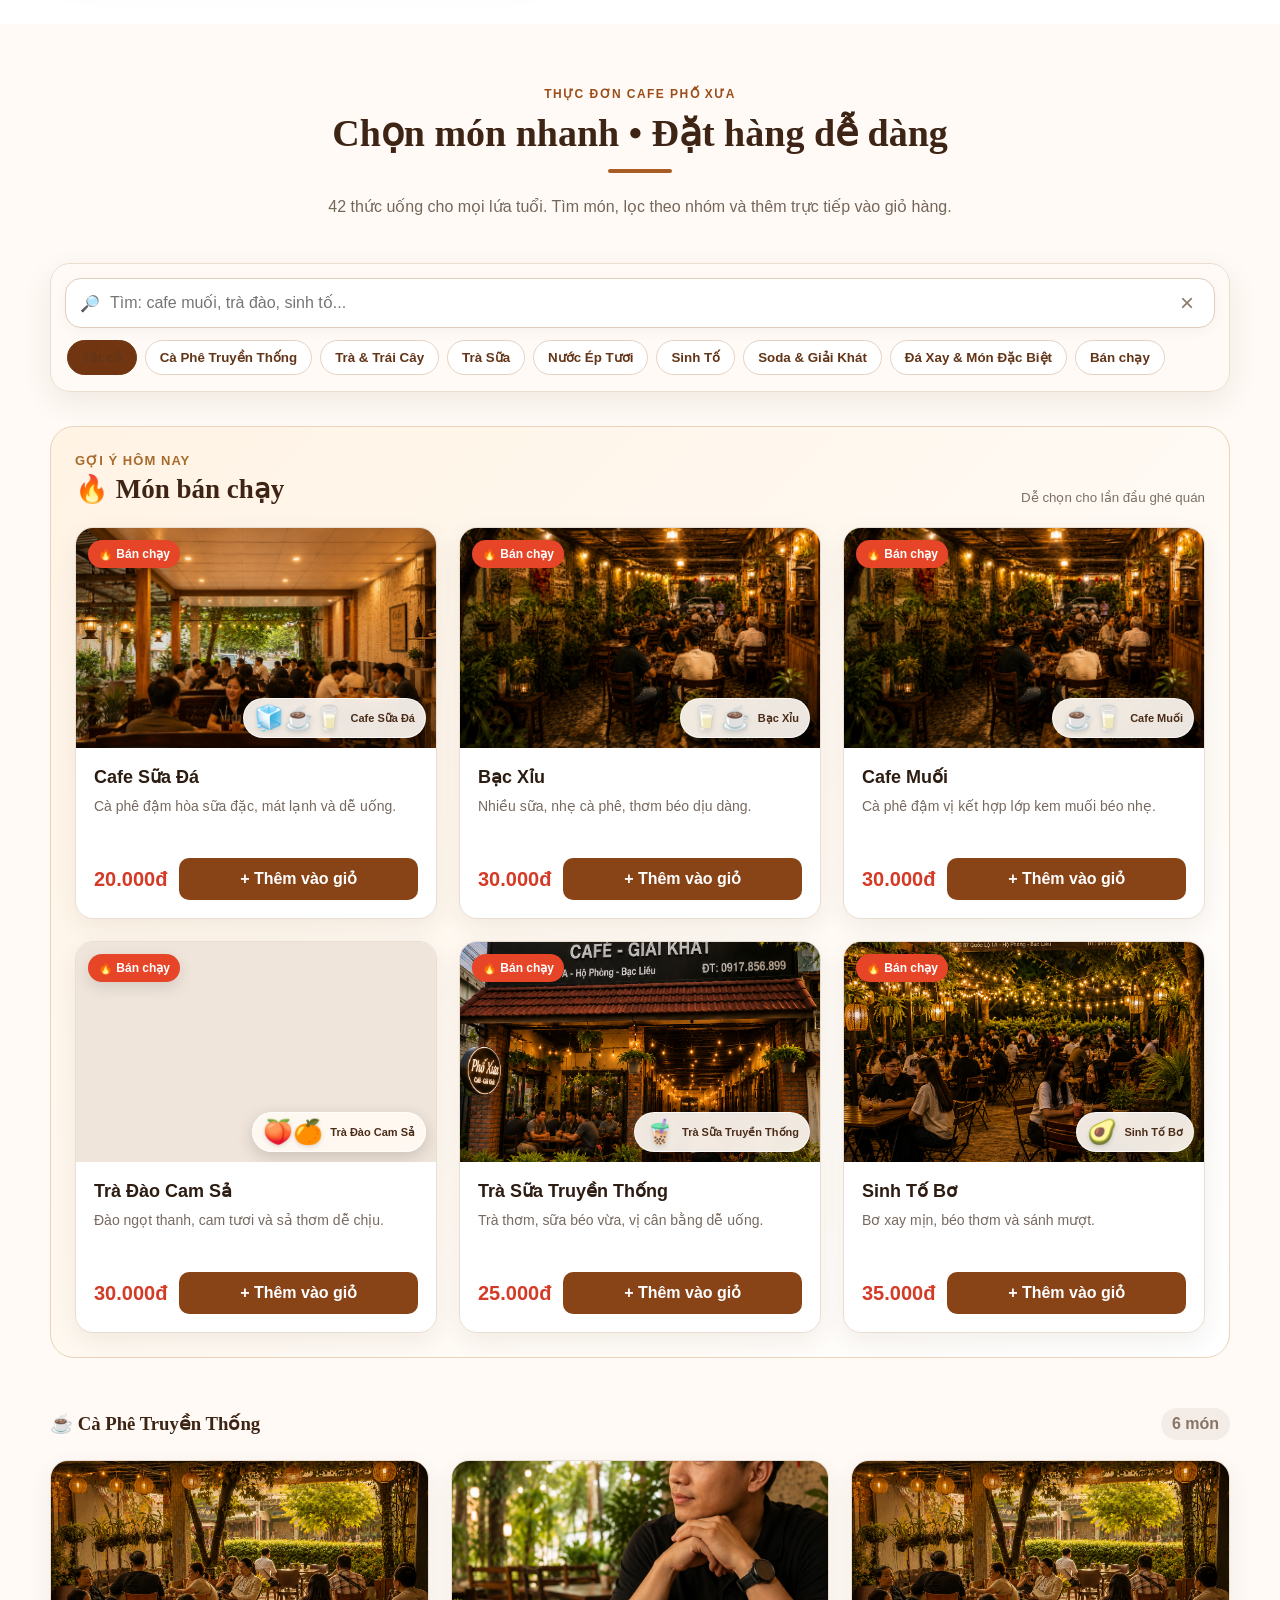
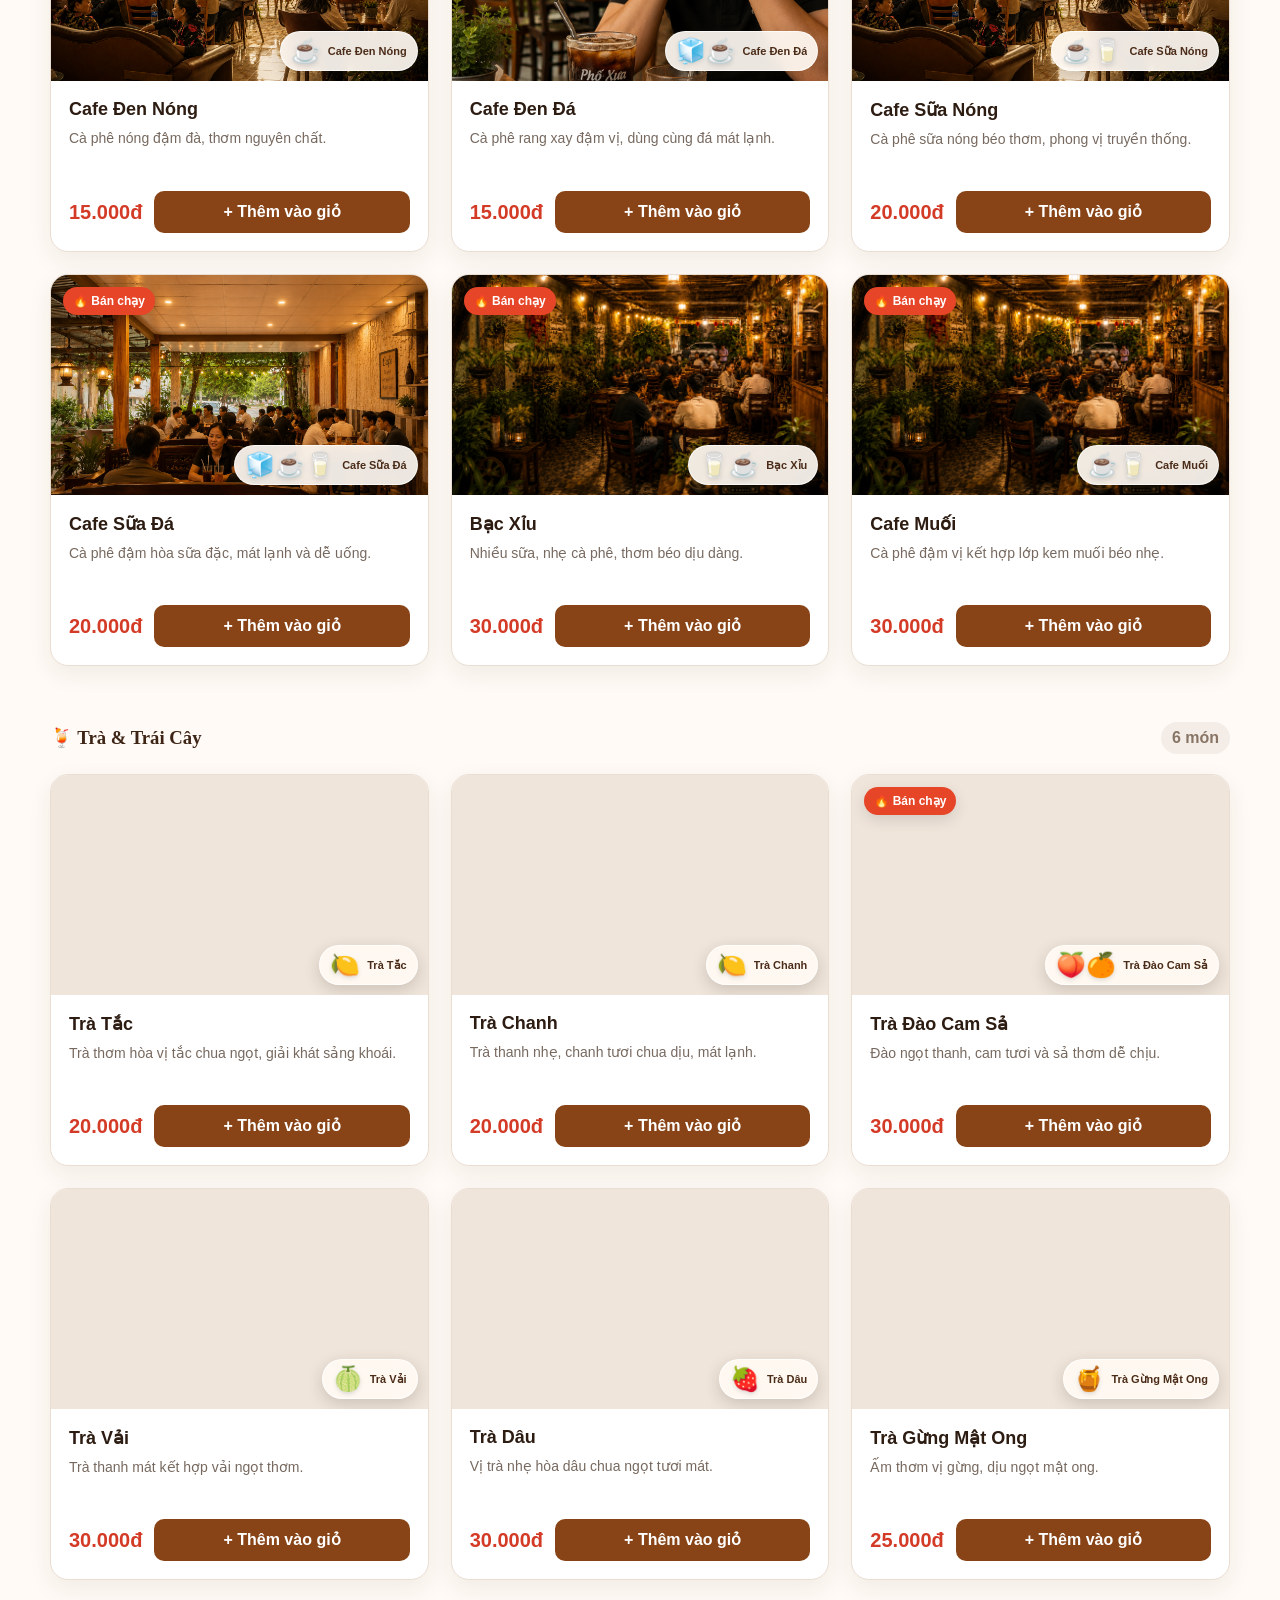
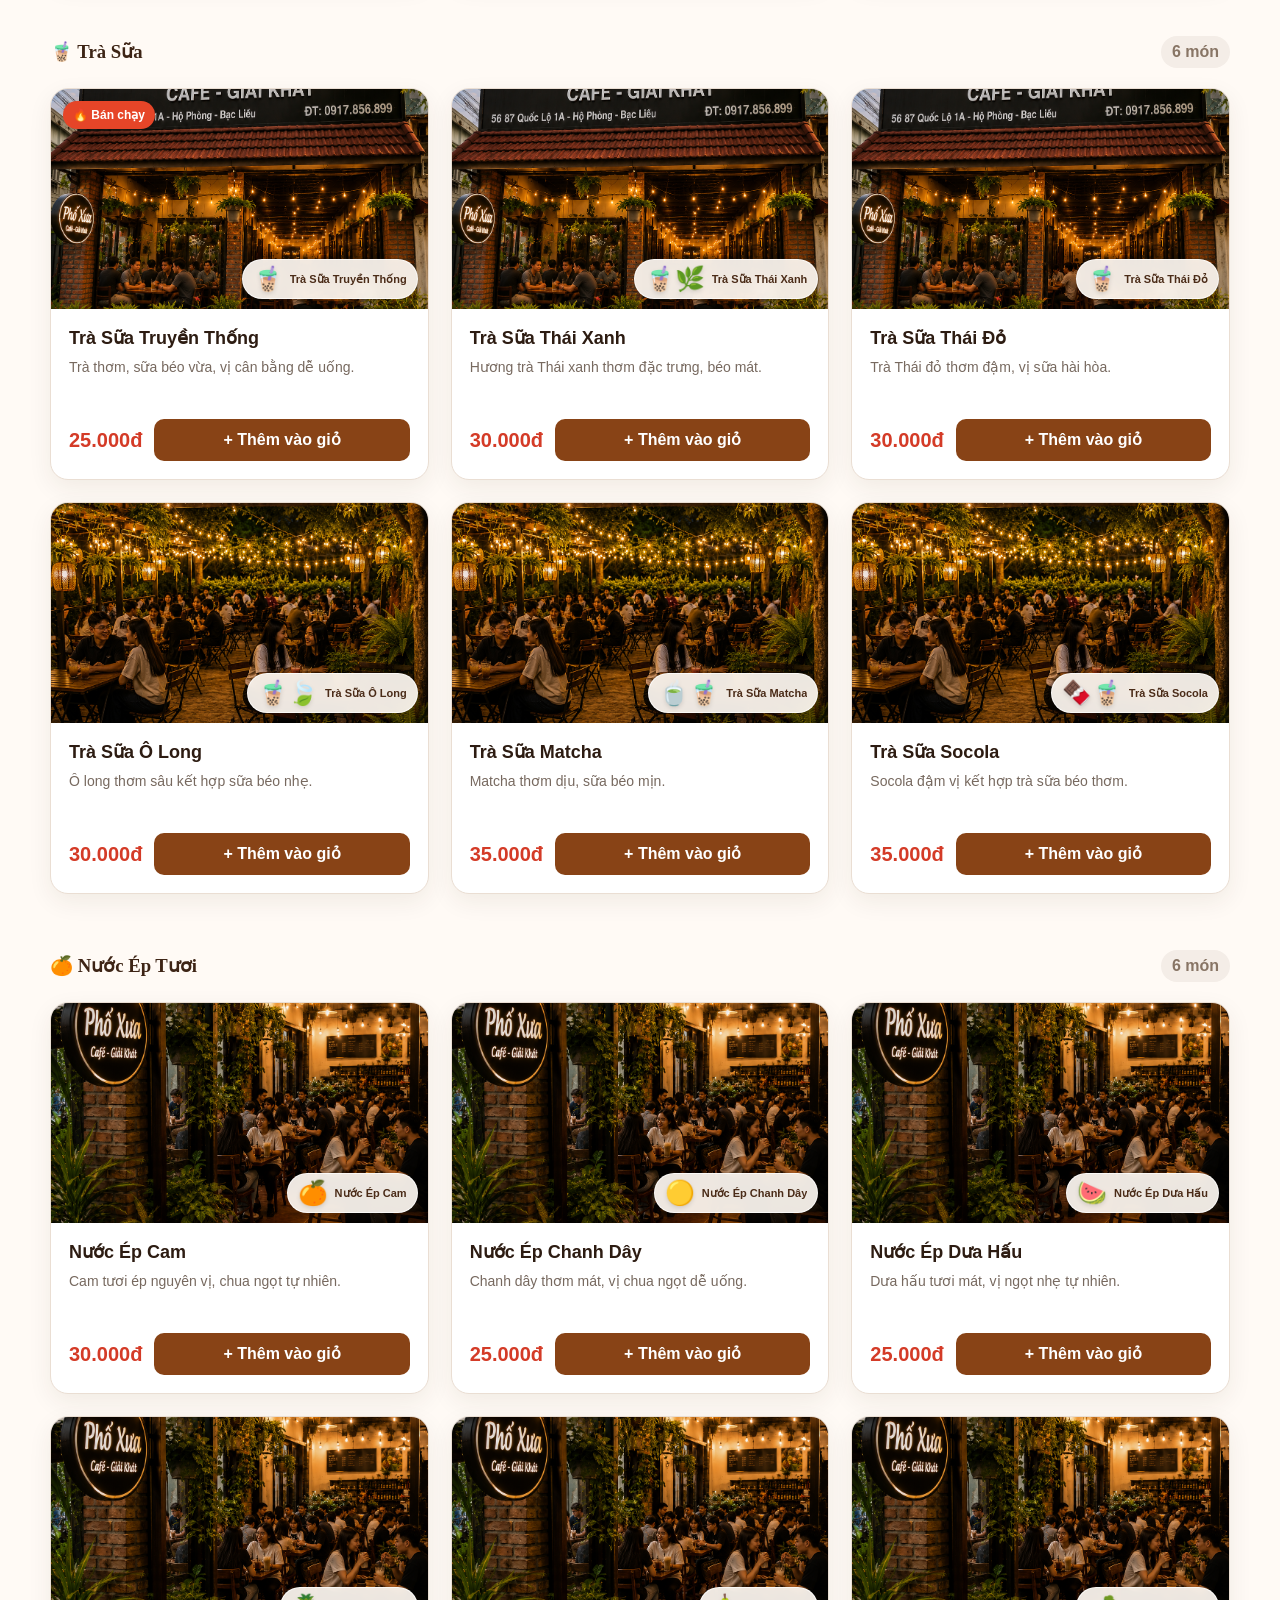
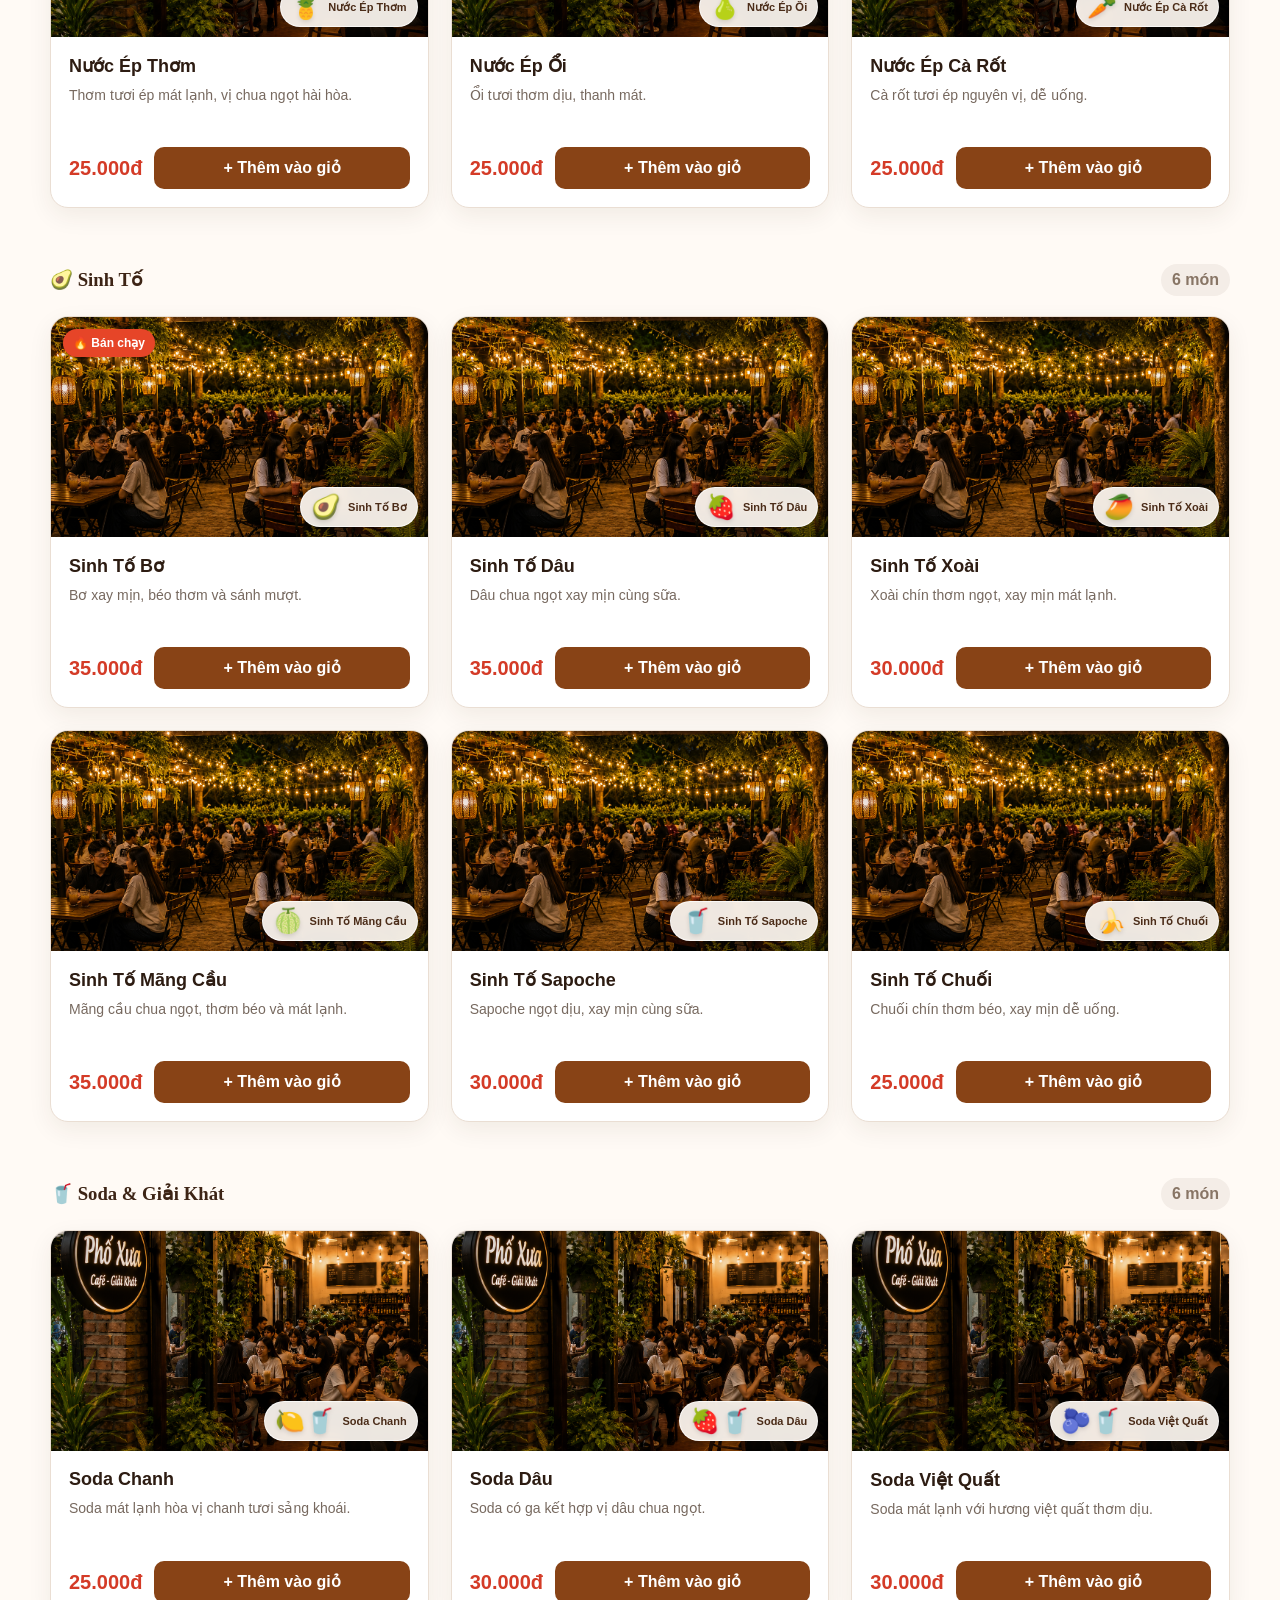
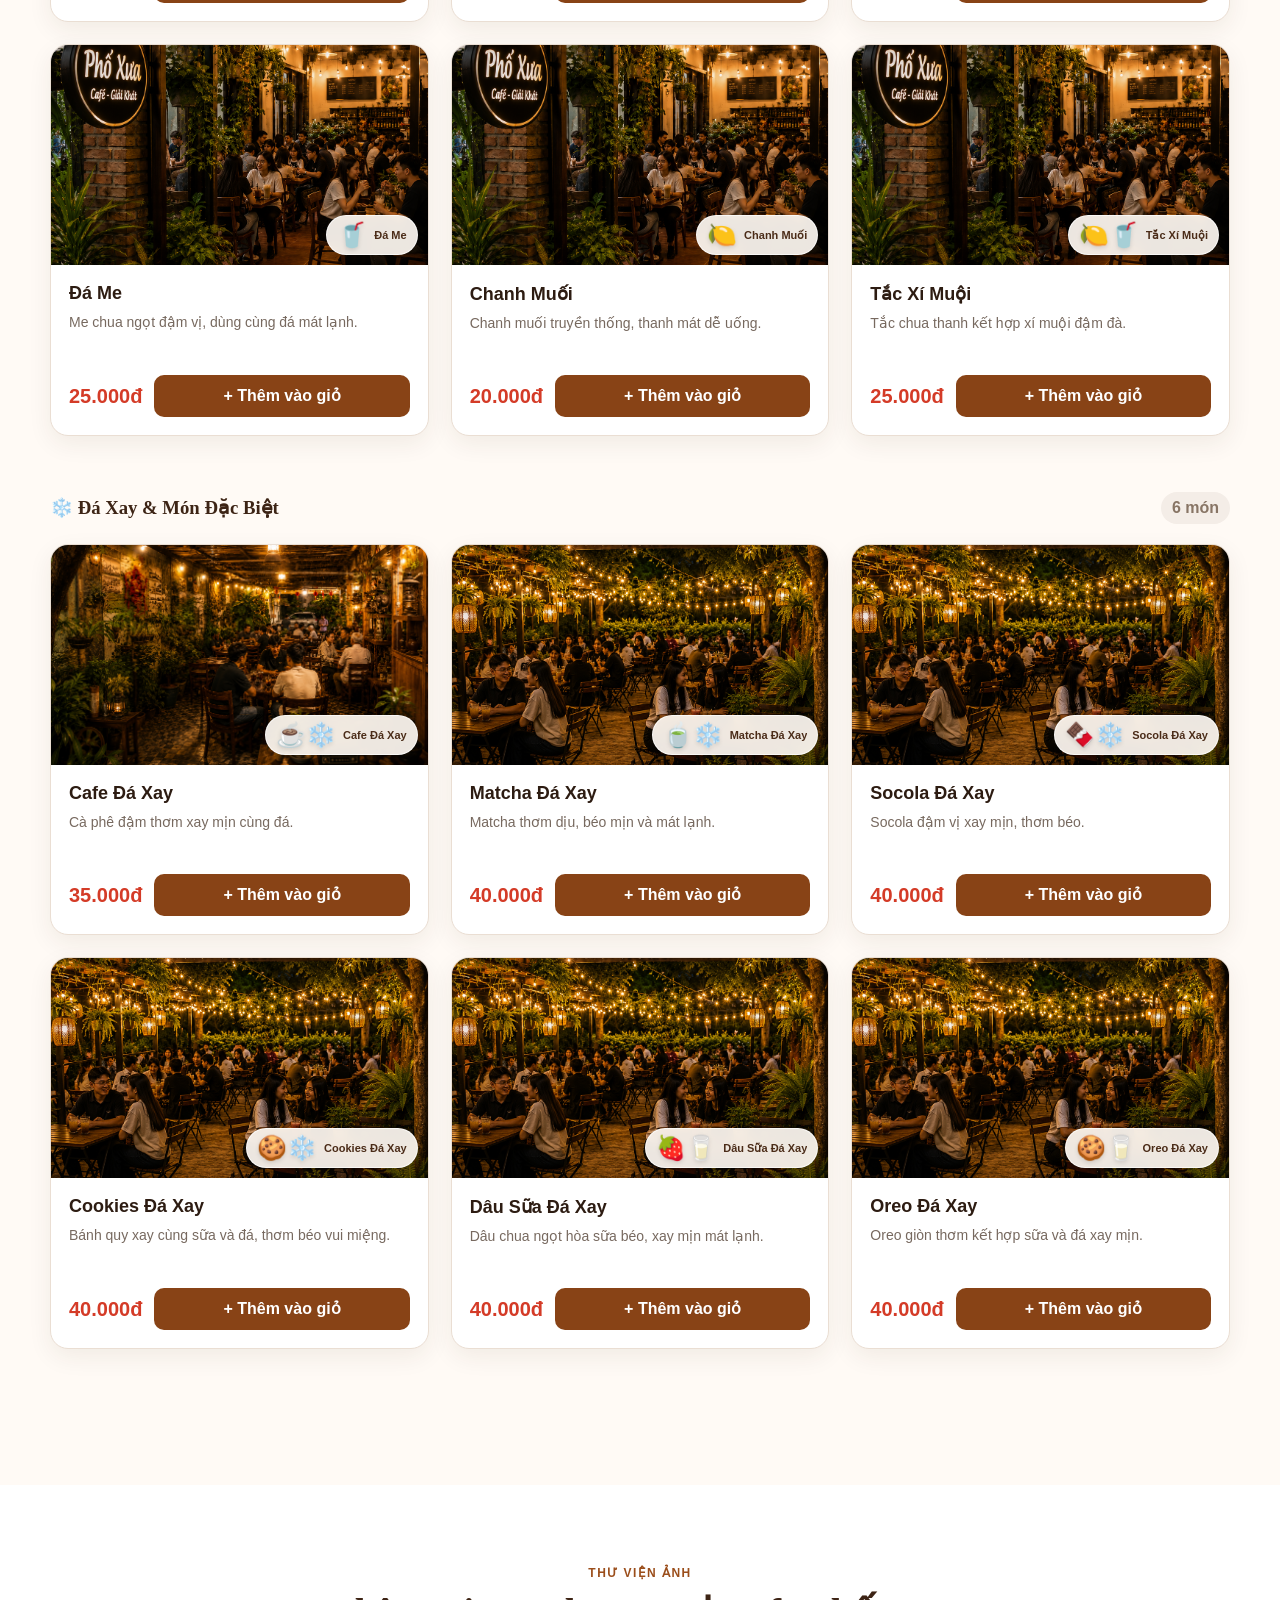
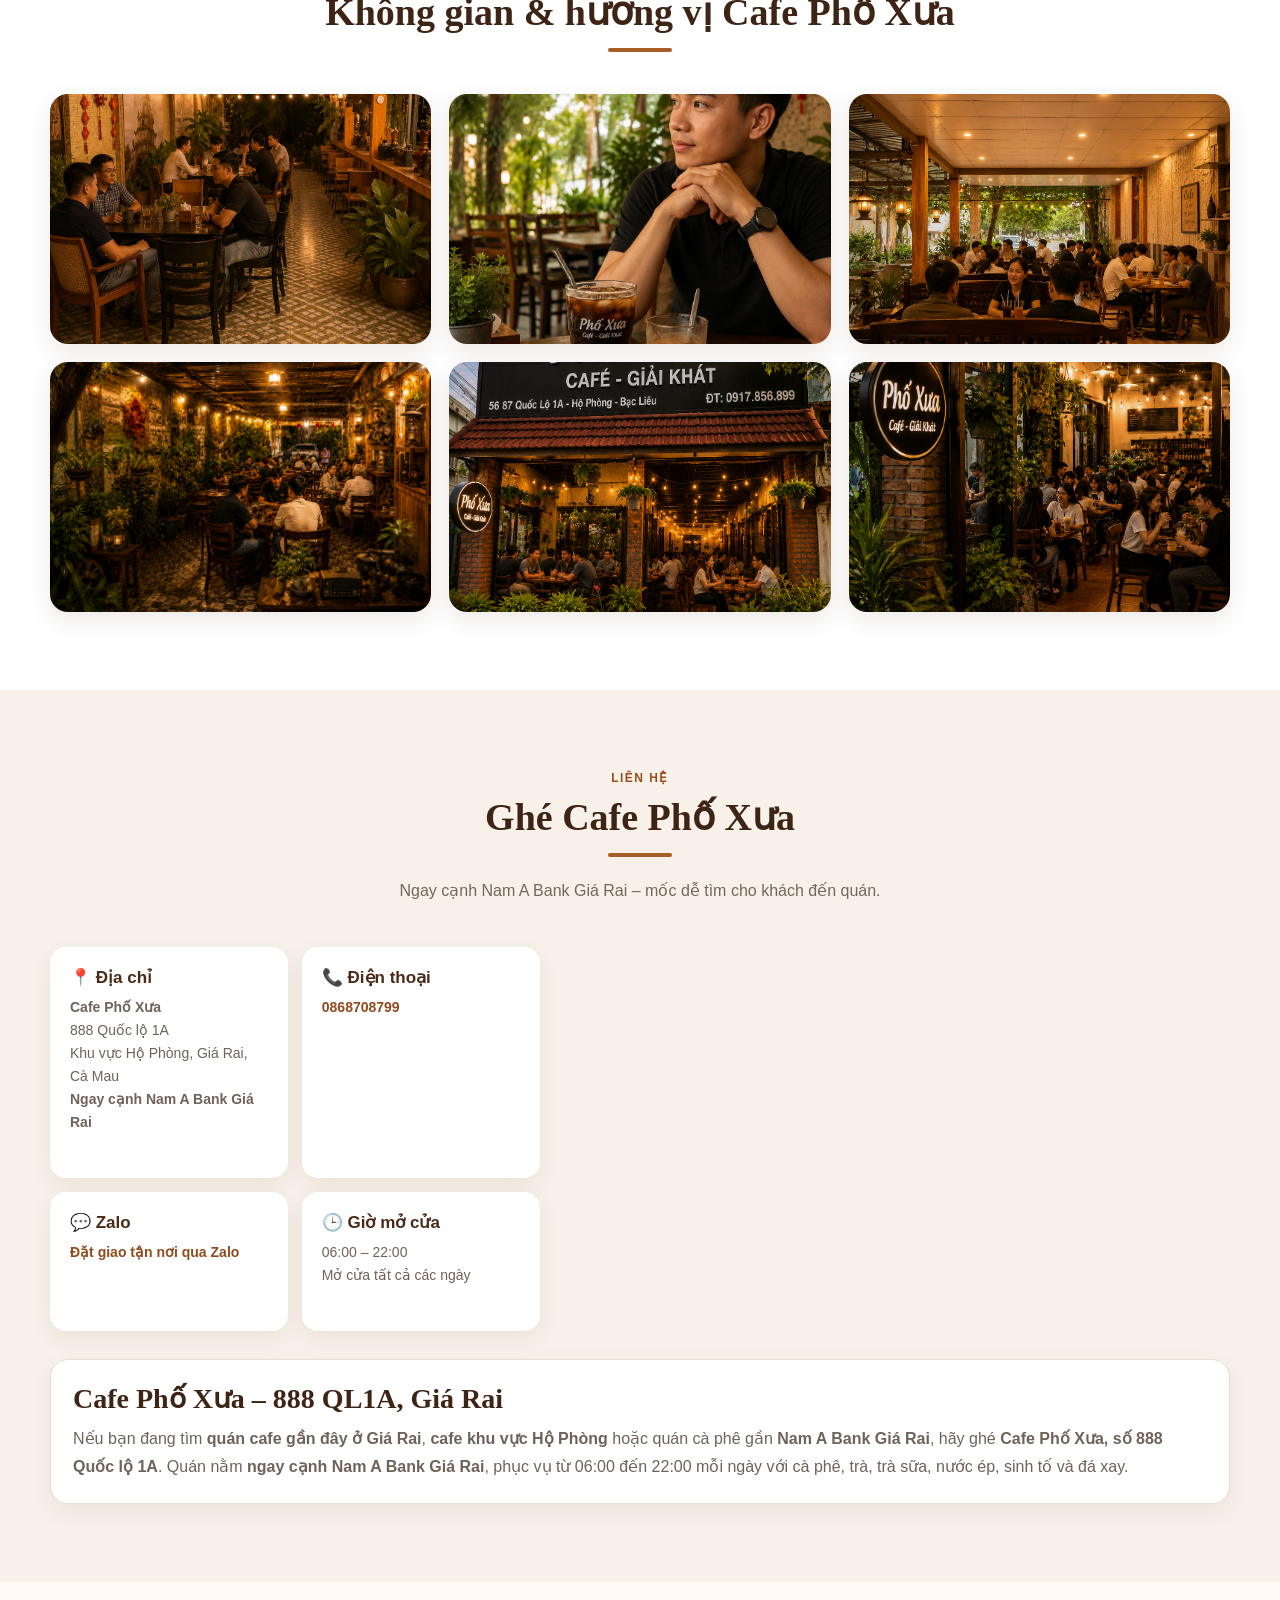
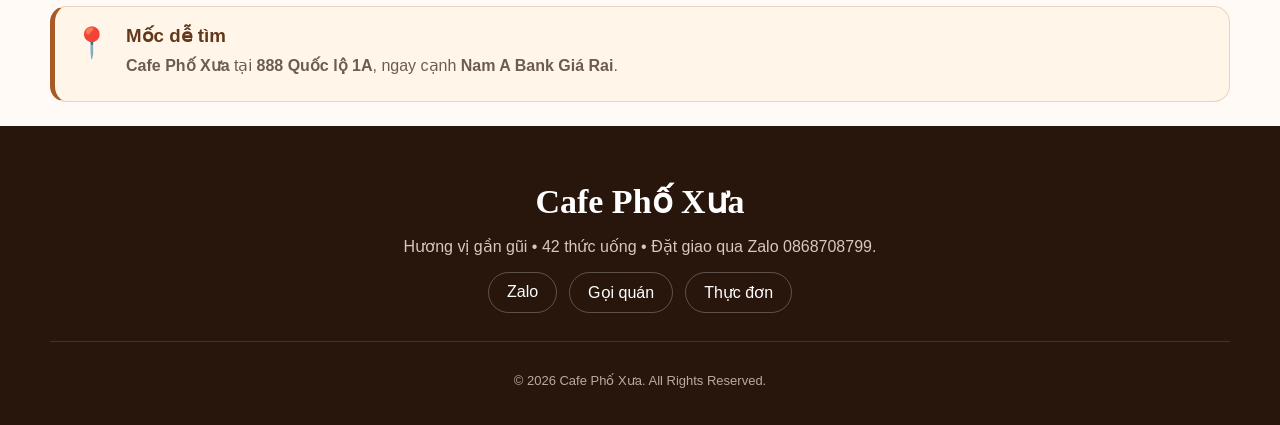
==== commit e4fffaeb: "fix: clean duplicate scripts and finalize production address" ====
--- a/index.html
+++ b/index.html
@@ -1 +1 @@
-<!DOCTYPE html><html lang="vi"><head><meta charset="UTF-8"><meta name="viewport" content="width=device-width,initial-scale=1"><title>Cafe Phố Xưa Giá Rai | Cà phê, trà sữa, nước ép & giao tận nơi</title><meta name="description" content="Cafe Phố Xưa tại khu vực Hộ Phòng cũ, phường Giá Rai, tỉnh Cà Mau. 42 món cà phê, trà, trà sữa, nước ép, sinh tố và đá xay. Đặt giao tận nơi qua Zalo 0868708799."><meta name="robots" content="index,follow,max-image-preview:large"><meta name="theme-color" content="#6f451f"><meta name="application-name" content="Cafe Phố Xưa"><meta name="apple-mobile-web-app-capable" content="yes"><meta name="apple-mobile-web-app-title" content="Cafe Phố Xưa"><link rel="canonical" href="https://khaingoanminh-max.github.io/CafePhoXua-V8-Stable/"><link rel="icon" href="favicon.svg" type="image/svg+xml"><link rel="manifest" href="manifest.webmanifest"><meta property="og:locale" content="vi_VN"><meta property="og:type" content="website"><meta property="og:site_name" content="Cafe Phố Xưa"><meta property="og:title" content="Cafe Phố Xưa – Giá Rai"><meta property="og:description" content="42 thức uống • Mở cửa 06:00–22:00 • Đặt giao tận nơi qua Zalo 0868708799"><meta property="og:url" content="https://khaingoanminh-max.github.io/CafePhoXua-V8-Stable/"><meta property="og:image" content="https://khaingoanminh-max.github.io/CafePhoXua-V8-Stable/images/coffee-01.webp"><meta property="og:image:alt" content="Cafe Phố Xưa – cà phê và thức uống tại Giá Rai"><meta name="twitter:card" content="summary_large_image"><meta name="twitter:title" content="Cafe Phố Xưa – Giá Rai"><meta name="twitter:description" content="42 thức uống • Đặt giao tận nơi qua Zalo 0868708799"><meta name="twitter:image" content="https://khaingoanminh-max.github.io/CafePhoXua-V8-Stable/images/coffee-01.webp"><link rel="stylesheet" href="style.css"><style>.skip-link{position:fixed;left:12px;top:-80px;z-index:100000;background:#fff;color:#542b13;border:2px solid #6f451f;border-radius:10px;padding:10px 14px;font-weight:800;text-decoration:none}.skip-link:focus{top:12px}a:focus-visible,button:focus-visible,input:focus-visible,textarea:focus-visible,[role=button]:focus-visible{outline:3px solid #e0a25c;outline-offset:3px}</style><script type="application/ld+json">{"@context":"https://schema.org","@type":"CafeOrCoffeeShop","name":"Cafe Phố Xưa","url":"https://khaingoanminh-max.github.io/CafePhoXua-V8-Stable/","image":"https://khaingoanminh-max.github.io/CafePhoXua-V8-Stable/images/coffee-01.webp","telephone":"+84868708799","priceRange":"15K-40K VND","servesCuisine":["Cà phê","Trà","Trà sữa","Nước ép","Sinh tố","Đá xay"],"menu":"https://khaingoanminh-max.github.io/CafePhoXua-V8-Stable/#menu","address":{"@type":"PostalAddress","streetAddress":"Khu vực Hộ Phòng cũ, ngay cạnh Nam A Bank Giá Rai","addressLocality":"Phường Giá Rai","addressRegion":"Cà Mau","addressCountry":"VN"},"openingHoursSpecification":{"@type":"OpeningHoursSpecification","dayOfWeek":["Monday","Tuesday","Wednesday","Thursday","Friday","Saturday","Sunday"],"opens":"06:00","closes":"22:00"}}</script></head><body><a class="skip-link" href="#main-content">Bỏ qua đến nội dung chính</a><header id="home"><div class="container"><div class="logo"><h1>Cafe Phố Xưa</h1></div><nav aria-label="Điều hướng chính"><ul><li><a href="#home">Trang chủ</a></li><li><a href="#about">Giới thiệu</a></li><li><a href="#menu">Thực đơn</a></li><li><a href="#gallery">Không gian</a></li><li><a href="#contact">Liên hệ</a></li></ul></nav><div class="cart" id="cart-icon" role="button" tabindex="0" aria-label="Mở giỏ hàng" aria-controls="cart-popup">🛒 <span id="cart-count" aria-live="polite">0</span></div></div></header><main id="main-content"><section class="hero" id="hero"><div class="hero-overlay"></div><div class="container hero-container"><div class="hero-content"><div class="hero-badge">☕ Cà phê • Trà • Sinh tố • Đá xay</div><h2>Cafe Phố Xưa</h2><p>Không gian xưa – Cà phê thật.<br>42 thức uống cho mọi lứa tuổi, phục vụ tận tâm mỗi ngày.</p><div class="hero-buttons"><a href="#menu" class="btn btn-primary">☕ Xem thực đơn</a><a href="https://zalo.me/0868708799" target="_blank" rel="noopener noreferrer" class="btn btn-outline">💬 Đặt giao tận nơi – Zalo 0868708799</a></div></div><div class="hero-image"><img src="images/coffee-01.webp" alt="Cafe Phố Xưa tại Giá Rai" width="800" height="600" fetchpriority="high"></div></div></section><section class="about" id="about"><div class="container about-container"><div class="about-image"><img src="images/coffee-06.webp" alt="Không gian Cafe Phố Xưa" loading="lazy"></div><div class="about-content"><span class="section-tag">Về chúng tôi</span><h2>Không gian gần gũi, thức uống đa dạng</h2><div class="line"></div><p>Cafe Phố Xưa phục vụ cà phê truyền thống, trà, trà sữa, nước ép, sinh tố và các món đá xay. Quán nằm tại khu vực Hộ Phòng cũ, phường Giá Rai, tỉnh Cà Mau, ngay cạnh Nam A Bank Giá Rai.</p><ul><li>✔ Cà phê rang xay</li><li>✔ 42 món thức uống</li><li>✔ Wifi tốc độ cao</li><li>✔ Nhận đặt giao qua Zalo</li></ul><a href="#menu" class="btn-primary">Xem thực đơn</a></div></div></section><section class="menu-preview" id="menu"><div class="container"><div class="section-header"><span class="section-tag">Thực đơn Cafe Phố Xưa</span><h2>Đang tải thực đơn...</h2><div class="line"></div></div></div></section><section class="gallery" id="gallery"><div class="container"><div class="section-header"><span class="section-tag">Thư viện ảnh</span><h2>Không gian & hương vị Cafe Phố Xưa</h2><div class="line"></div></div><div class="gallery-grid"><div class="gallery-item"><img src="images/coffee-07.webp" alt="Không gian Cafe Phố Xưa" loading="lazy"></div><div class="gallery-item"><img src="images/coffee-08.webp" alt="Cafe đen đá" loading="lazy"></div><div class="gallery-item"><img src="images/coffee-09.webp" alt="Cafe sữa đá" loading="lazy"></div><div class="gallery-item"><img src="images/coffee-02.webp" alt="Thức uống Cafe Phố Xưa" loading="lazy"></div><div class="gallery-item"><img src="images/coffee-03.webp" alt="Trà tại Cafe Phố Xưa" loading="lazy"></div><div class="gallery-item"><img src="images/coffee-04.webp" alt="Thức uống giải khát" loading="lazy"></div></div></div></section><section class="contact" id="contact"><div class="container"><div class="section-header"><span class="section-tag">Liên hệ</span><h2>Ghé Cafe Phố Xưa</h2><div class="line"></div><p>Ngay cạnh Nam A Bank Giá Rai – mốc dễ tìm cho khách đến quán.</p></div><div class="contact-wrapper"><div class="contact-info"><div class="contact-item"><h3>📍 Địa chỉ</h3><p><strong>Cafe Phố Xưa</strong><br>Khu vực Hộ Phòng cũ<br>Phường Giá Rai, tỉnh Cà Mau<br><strong>Ngay cạnh Nam A Bank Giá Rai</strong></p></div><div class="contact-item"><h3>📞 Điện thoại</h3><p><a href="tel:0868708799">0868708799</a></p></div><div class="contact-item"><h3>💬 Zalo</h3><p><a href="https://zalo.me/0868708799" target="_blank" rel="noopener noreferrer">Đặt giao tận nơi qua Zalo</a></p></div><div class="contact-item"><h3>🕒 Giờ mở cửa</h3><p>06:00 – 22:00<br>Mở cửa tất cả các ngày</p></div></div><div class="contact-map"><iframe title="Bản đồ Cafe Phố Xưa cạnh Nam A Bank Giá Rai" src="https://www.google.com/maps/embed?pb=!1m18!1m12!1m3!1d3938.2147399314617!2d105.40630787569245!3d9.225081085887421!2m3!1f0!2f0!3f0!3m2!1i1024!2i768!4f13.1!3m3!1m2!1s0x31a4b2367dd7c79f%3A0x2dee524af6438806!2sNam%20A%20Bank%20Gi%C3%A1%20Rai!5e0!3m2!1svi!2s!4v1783863002044!5m2!1svi!2s" loading="lazy" allowfullscreen></iframe></div></div></div></section><div class="location-guide-card"><div class="location-guide-icon">📍</div><div class="location-guide-content"><h3>Mốc dễ tìm</h3><p><strong>Cafe Phố Xưa</strong> nằm ngay cạnh <strong>Nam A Bank Giá Rai</strong>, trên Quốc lộ 1.</p></div></div></main><footer class="footer"><div class="container"><div class="footer-content"><h2>Cafe Phố Xưa</h2><p>Hương vị gần gũi • 42 thức uống • Đặt giao qua Zalo 0868708799.</p><div class="footer-social"><a href="https://zalo.me/0868708799" target="_blank" rel="noopener noreferrer">Zalo</a><a href="tel:0868708799">Gọi quán</a><a href="#menu">Thực đơn</a></div></div><div class="footer-bottom"><p>© 2026 Cafe Phố Xưa. All Rights Reserved.</p></div></div></footer><div id="cart-popup" class="cart-popup"><div class="cart-box" role="dialog" aria-modal="true" aria-labelledby="cart-title"><h2 id="cart-title">🛒 Giỏ hàng</h2><div id="cart-items">Chưa có sản phẩm.</div><hr><h3 id="cart-total">Tổng tiền: 0đ</h3><button id="btnOpenPaymentPopup" type="button">🛒 Thanh toán</button><button id="close-cart" type="button">Đóng</button></div></div><a href="tel:0868708799" class="floating-call" aria-label="Gọi Cafe Phố Xưa">📞</a><div id="paymentOverlay"><div id="paymentPopup" role="dialog" aria-modal="true" aria-labelledby="payment-title"><div class="payment-header"><h2 id="payment-title">Thanh toán đơn hàng</h2><button id="closePaymentPopup" type="button" aria-label="Đóng">✕</button></div><div class="payment-body"><div class="payment-group"><label for="customerName">Họ và tên</label><input id="customerName" type="text" autocomplete="name" placeholder="Nhập họ và tên"></div><div class="payment-group"><label for="customerPhone">Số điện thoại</label><input id="customerPhone" type="tel" inputmode="tel" autocomplete="tel" placeholder="Nhập số điện thoại"></div><div class="payment-group"><label for="customerAddress">Địa chỉ giao hàng</label><textarea id="customerAddress" rows="3" autocomplete="street-address" placeholder="Nhập địa chỉ giao hàng"></textarea></div><div class="payment-group"><label for="customerNote">Ghi chú</label><textarea id="customerNote" rows="3" placeholder="Ví dụ: ít đá, ít đường..."></textarea></div><div class="payment-summary"><h3>Đơn hàng</h3><div id="paymentOrderList"></div></div><div class="payment-total"><span>Tổng thanh toán</span><strong id="paymentTotalPrice">0đ</strong></div></div><div class="payment-footer"><button id="btnSendZaloOrder" type="button">Gửi đơn qua Zalo</button><button id="btnContinueShopping" type="button">Tiếp tục mua hàng</button></div></div></div><div id="successOverlay"><div id="successPopup" role="dialog" aria-modal="true" aria-labelledby="success-title"><div class="success-icon" aria-hidden="true">🎉</div><h2 id="success-title">Đơn hàng đã được tạo</h2><p>Vui lòng nhấn <strong>Gửi</strong> trong Zalo để hoàn tất việc đặt hàng.</p><p>Cảm ơn Quý khách đã lựa chọn <strong>Cafe Phố Xưa</strong>.</p><button id="btnSuccessDone" type="button">Hoàn tất</button></div></div><script src="CafePhoXua.Core.js"></script><script src="CafePhoXua.Render.js"></script><script src="CafePhoXua.Cart.js"></script><script src="CafePhoXua.OrderBuilder.js"></script><script src="CafePhoXua.Zalo.js"></script><script src="CafePhoXua.Checkout.js"></script><script src="CafePhoXua.Checkout.js"></script><script src="CafePhoXua.OrderBuilder.js"></script><script src="CafePhoXua.Zalo.js"></script><script src="CafePhoXua.Checkout.js"></script> <script src="CafePhoXua.OrderBuilder.js"></script><script src="CafePhoXua.Zalo.js"></script><script src="CafePhoXua.Checkout.js"></script><script src="script.js"></script><script src="CafePhoXua.ZaloTextOnly.js?v=8.11.1-20260913"></script></body></html>
+<!DOCTYPE html><html lang="vi"><head><meta charset="UTF-8"><meta name="viewport" content="width=device-width,initial-scale=1"><title>Cafe Phố Xưa Giá Rai | Cà phê, trà sữa, nước ép & giao tận nơi</title><meta name="description" content="Cafe Phố Xưa tại 888 Quốc lộ 1A, khu vực Hộ Phòng, Giá Rai, Cà Mau, ngay cạnh Nam A Bank Giá Rai. 42 món cà phê, trà, trà sữa, nước ép, sinh tố và đá xay. Đặt giao tận nơi qua Zalo 0868708799."><meta name="robots" content="index,follow,max-image-preview:large"><meta name="theme-color" content="#6f451f"><meta name="application-name" content="Cafe Phố Xưa"><meta name="apple-mobile-web-app-capable" content="yes"><meta name="apple-mobile-web-app-title" content="Cafe Phố Xưa"><link rel="canonical" href="https://khaingoanminh-max.github.io/CafePhoXua-V8-Stable/"><link rel="icon" href="favicon.svg" type="image/svg+xml"><link rel="manifest" href="manifest.webmanifest"><meta property="og:locale" content="vi_VN"><meta property="og:type" content="website"><meta property="og:site_name" content="Cafe Phố Xưa"><meta property="og:title" content="Cafe Phố Xưa – 888 QL1A, Giá Rai"><meta property="og:description" content="42 thức uống • Mở cửa 06:00–22:00 • Ngay cạnh Nam A Bank Giá Rai • Zalo 0868708799"><meta property="og:url" content="https://khaingoanminh-max.github.io/CafePhoXua-V8-Stable/"><meta property="og:image" content="https://khaingoanminh-max.github.io/CafePhoXua-V8-Stable/images/coffee-01.webp"><meta property="og:image:alt" content="Cafe Phố Xưa – cà phê và thức uống tại Giá Rai"><meta name="twitter:card" content="summary_large_image"><meta name="twitter:title" content="Cafe Phố Xưa – Giá Rai"><meta name="twitter:description" content="888 QL1A • 42 thức uống • Đặt giao tận nơi qua Zalo 0868708799"><meta name="twitter:image" content="https://khaingoanminh-max.github.io/CafePhoXua-V8-Stable/images/coffee-01.webp"><link rel="stylesheet" href="style.css"><style>.skip-link{position:fixed;left:12px;top:-80px;z-index:100000;background:#fff;color:#542b13;border:2px solid #6f451f;border-radius:10px;padding:10px 14px;font-weight:800;text-decoration:none}.skip-link:focus{top:12px}a:focus-visible,button:focus-visible,input:focus-visible,textarea:focus-visible,[role=button]:focus-visible{outline:3px solid #e0a25c;outline-offset:3px}</style><script type="application/ld+json">{"@context":"https://schema.org","@type":"CafeOrCoffeeShop","name":"Cafe Phố Xưa","alternateName":"Phố Xưa Coffee","url":"https://khaingoanminh-max.github.io/CafePhoXua-V8-Stable/","image":"https://khaingoanminh-max.github.io/CafePhoXua-V8-Stable/images/coffee-01.webp","telephone":"+84868708799","priceRange":"15K-40K VND","servesCuisine":["Cà phê","Trà","Trà sữa","Nước ép","Sinh tố","Đá xay"],"menu":"https://khaingoanminh-max.github.io/CafePhoXua-V8-Stable/#menu","address":{"@type":"PostalAddress","streetAddress":"888 Quốc lộ 1A","addressLocality":"Giá Rai","addressRegion":"Cà Mau","addressCountry":"VN"},"geo":{"@type":"GeoCoordinates","latitude":9.225081085887421,"longitude":105.40630787569245},"hasMap":"https://www.google.com/maps/search/?api=1&query=9.225081085887421,105.40630787569245","openingHoursSpecification":{"@type":"OpeningHoursSpecification","dayOfWeek":["Monday","Tuesday","Wednesday","Thursday","Friday","Saturday","Sunday"],"opens":"06:00","closes":"22:00"}}</script></head><body><a class="skip-link" href="#main-content">Bỏ qua đến nội dung chính</a><header id="home"><div class="container"><div class="logo"><h1>Cafe Phố Xưa</h1></div><nav aria-label="Điều hướng chính"><ul><li><a href="#home">Trang chủ</a></li><li><a href="#about">Giới thiệu</a></li><li><a href="#menu">Thực đơn</a></li><li><a href="#gallery">Không gian</a></li><li><a href="#contact">Liên hệ</a></li></ul></nav><div class="cart" id="cart-icon" role="button" tabindex="0" aria-label="Mở giỏ hàng" aria-controls="cart-popup">🛒 <span id="cart-count" aria-live="polite">0</span></div></div></header><main id="main-content"><section class="hero" id="hero"><div class="hero-overlay"></div><div class="container hero-container"><div class="hero-content"><div class="hero-badge">☕ Cà phê • Trà • Sinh tố • Đá xay</div><h2>Cafe Phố Xưa</h2><p>Không gian xưa – Cà phê thật.<br>42 thức uống cho mọi lứa tuổi, phục vụ tận tâm mỗi ngày.</p><div class="hero-buttons"><a href="#menu" class="btn btn-primary">☕ Xem thực đơn</a><a href="https://zalo.me/0868708799" target="_blank" rel="noopener noreferrer" class="btn btn-outline">💬 Đặt giao tận nơi – Zalo 0868708799</a></div></div><div class="hero-image"><img src="images/coffee-01.webp" alt="Cafe Phố Xưa tại Giá Rai" width="800" height="600" fetchpriority="high"></div></div></section><section class="about" id="about"><div class="container about-container"><div class="about-image"><img src="images/coffee-06.webp" alt="Không gian Cafe Phố Xưa" loading="lazy"></div><div class="about-content"><span class="section-tag">Về chúng tôi</span><h2>Không gian gần gũi, thức uống đa dạng</h2><div class="line"></div><p>Cafe Phố Xưa phục vụ cà phê truyền thống, trà, trà sữa, nước ép, sinh tố và các món đá xay. Quán tại <strong>888 Quốc lộ 1A, khu vực Hộ Phòng, Giá Rai, Cà Mau</strong>, ngay cạnh Nam A Bank Giá Rai.</p><ul><li>✔ Cà phê rang xay</li><li>✔ 42 món thức uống</li><li>✔ Wifi tốc độ cao</li><li>✔ Nhận đặt giao qua Zalo</li></ul><a href="#menu" class="btn-primary">Xem thực đơn</a></div></div></section><section class="menu-preview" id="menu"><div class="container"><div class="section-header"><span class="section-tag">Thực đơn Cafe Phố Xưa</span><h2>Đang tải thực đơn...</h2><div class="line"></div></div></div></section><section class="gallery" id="gallery"><div class="container"><div class="section-header"><span class="section-tag">Thư viện ảnh</span><h2>Không gian & hương vị Cafe Phố Xưa</h2><div class="line"></div></div><div class="gallery-grid"><div class="gallery-item"><img src="images/coffee-07.webp" alt="Không gian Cafe Phố Xưa" loading="lazy"></div><div class="gallery-item"><img src="images/coffee-08.webp" alt="Cafe đen đá" loading="lazy"></div><div class="gallery-item"><img src="images/coffee-09.webp" alt="Cafe sữa đá" loading="lazy"></div><div class="gallery-item"><img src="images/coffee-02.webp" alt="Thức uống Cafe Phố Xưa" loading="lazy"></div><div class="gallery-item"><img src="images/coffee-03.webp" alt="Trà tại Cafe Phố Xưa" loading="lazy"></div><div class="gallery-item"><img src="images/coffee-04.webp" alt="Thức uống giải khát" loading="lazy"></div></div></div></section><section class="contact" id="contact"><div class="container"><div class="section-header"><span class="section-tag">Liên hệ</span><h2>Ghé Cafe Phố Xưa</h2><div class="line"></div><p>Ngay cạnh Nam A Bank Giá Rai – mốc dễ tìm cho khách đến quán.</p></div><div class="contact-wrapper"><div class="contact-info"><div class="contact-item"><h3>📍 Địa chỉ</h3><p><strong>Cafe Phố Xưa</strong><br>888 Quốc lộ 1A<br>Khu vực Hộ Phòng, Giá Rai, Cà Mau<br><strong>Ngay cạnh Nam A Bank Giá Rai</strong></p></div><div class="contact-item"><h3>📞 Điện thoại</h3><p><a href="tel:0868708799">0868708799</a></p></div><div class="contact-item"><h3>💬 Zalo</h3><p><a href="https://zalo.me/0868708799" target="_blank" rel="noopener noreferrer">Đặt giao tận nơi qua Zalo</a></p></div><div class="contact-item"><h3>🕒 Giờ mở cửa</h3><p>06:00 – 22:00<br>Mở cửa tất cả các ngày</p></div></div><div class="contact-map"><iframe title="Bản đồ Cafe Phố Xưa cạnh Nam A Bank Giá Rai" src="https://www.google.com/maps/embed?pb=!1m18!1m12!1m3!1d3938.2147399314617!2d105.40630787569245!3d9.225081085887421!2m3!1f0!2f0!3f0!3m2!1i1024!2i768!4f13.1!3m3!1m2!1s0x31a4b2367dd7c79f%3A0x2dee524af6438806!2sNam%20A%20Bank%20Gi%C3%A1%20Rai!5e0!3m2!1svi!2s!4v1783863002044!5m2!1svi!2s" loading="lazy" allowfullscreen></iframe></div></div></div></section><div class="location-guide-card"><div class="location-guide-icon">📍</div><div class="location-guide-content"><h3>Mốc dễ tìm</h3><p><strong>Cafe Phố Xưa</strong> tại <strong>888 Quốc lộ 1A</strong>, ngay cạnh <strong>Nam A Bank Giá Rai</strong>.</p></div></div></main><footer class="footer"><div class="container"><div class="footer-content"><h2>Cafe Phố Xưa</h2><p>Hương vị gần gũi • 42 thức uống • Đặt giao qua Zalo 0868708799.</p><div class="footer-social"><a href="https://zalo.me/0868708799" target="_blank" rel="noopener noreferrer">Zalo</a><a href="tel:0868708799">Gọi quán</a><a href="#menu">Thực đơn</a></div></div><div class="footer-bottom"><p>© 2026 Cafe Phố Xưa. All Rights Reserved.</p></div></div></footer><div id="cart-popup" class="cart-popup"><div class="cart-box" role="dialog" aria-modal="true" aria-labelledby="cart-title"><h2 id="cart-title">🛒 Giỏ hàng</h2><div id="cart-items">Chưa có sản phẩm.</div><hr><h3 id="cart-total">Tổng tiền: 0đ</h3><button id="btnOpenPaymentPopup" type="button">🛒 Thanh toán</button><button id="close-cart" type="button">Đóng</button></div></div><a href="tel:0868708799" class="floating-call" aria-label="Gọi Cafe Phố Xưa">📞</a><div id="paymentOverlay"><div id="paymentPopup" role="dialog" aria-modal="true" aria-labelledby="payment-title"><div class="payment-header"><h2 id="payment-title">Thanh toán đơn hàng</h2><button id="closePaymentPopup" type="button" aria-label="Đóng">✕</button></div><div class="payment-body"><div class="payment-group"><label for="customerName">Họ và tên</label><input id="customerName" type="text" autocomplete="name" placeholder="Nhập họ và tên"></div><div class="payment-group"><label for="customerPhone">Số điện thoại</label><input id="customerPhone" type="tel" inputmode="tel" autocomplete="tel" placeholder="Nhập số điện thoại"></div><div class="payment-group"><label for="customerAddress">Địa chỉ giao hàng</label><textarea id="customerAddress" rows="3" autocomplete="street-address" placeholder="Nhập địa chỉ giao hàng"></textarea></div><div class="payment-group"><label for="customerNote">Ghi chú</label><textarea id="customerNote" rows="3" placeholder="Ví dụ: ít đá, ít đường..."></textarea></div><div class="payment-summary"><h3>Đơn hàng</h3><div id="paymentOrderList"></div></div><div class="payment-total"><span>Tổng thanh toán</span><strong id="paymentTotalPrice">0đ</strong></div></div><div class="payment-footer"><button id="btnSendZaloOrder" type="button">Gửi đơn qua Zalo</button><button id="btnContinueShopping" type="button">Tiếp tục mua hàng</button></div></div></div><div id="successOverlay"><div id="successPopup" role="dialog" aria-modal="true" aria-labelledby="success-title"><div class="success-icon" aria-hidden="true">🎉</div><h2 id="success-title">Đơn hàng đã được tạo</h2><p>Vui lòng nhấn <strong>Dán</strong> và <strong>Gửi</strong> trong Zalo để hoàn tất việc đặt hàng.</p><p>Cảm ơn Quý khách đã lựa chọn <strong>Cafe Phố Xưa</strong>.</p><button id="btnSuccessDone" type="button">Hoàn tất</button></div></div><script src="CafePhoXua.Core.js?v=8.11.2"></script><script src="CafePhoXua.Render.js?v=8.11.2"></script><script src="CafePhoXua.Cart.js?v=8.11.2"></script><script src="CafePhoXua.OrderBuilder.js?v=8.11.2"></script><script src="CafePhoXua.Zalo.js?v=8.11.2"></script><script src="CafePhoXua.Checkout.js?v=8.11.2"></script><script src="script.js?v=8.11.2"></script><script src="CafePhoXua.ZaloTextOnly.js?v=8.11.2"></script></body></html>
